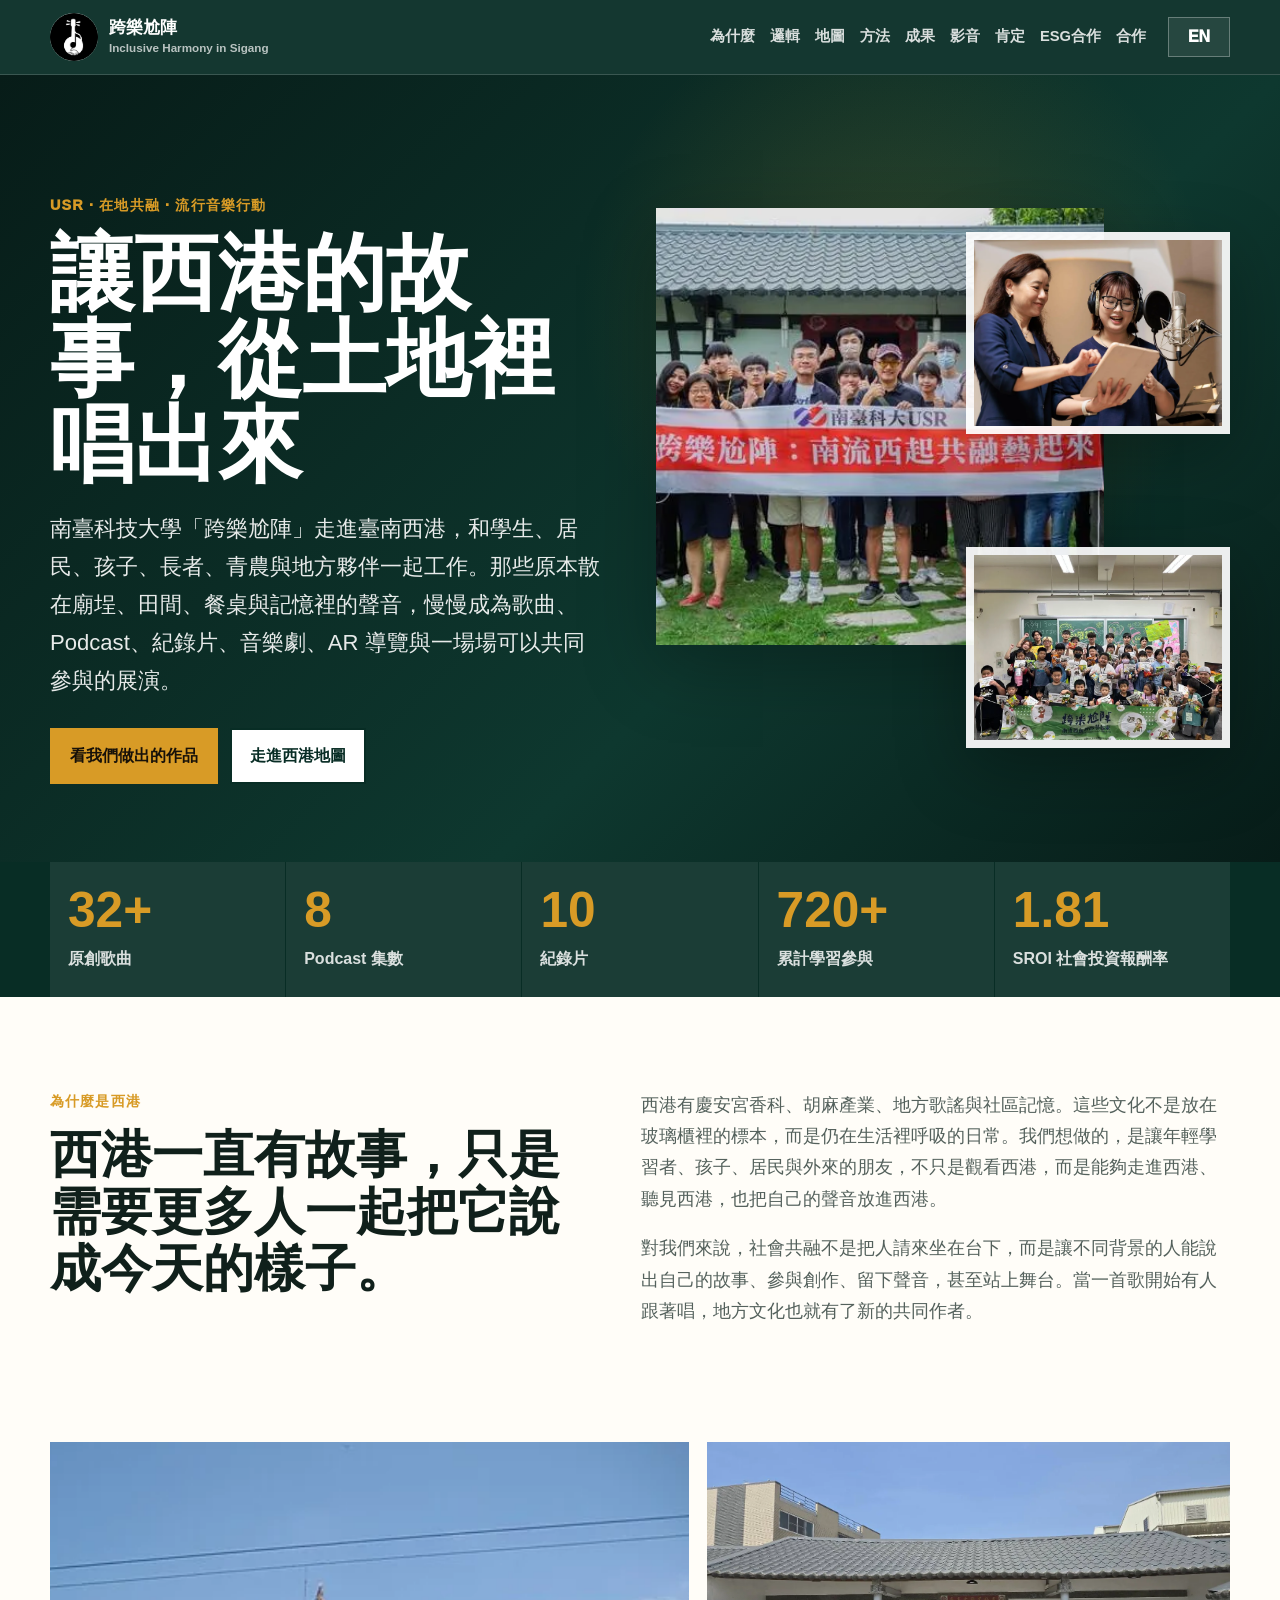
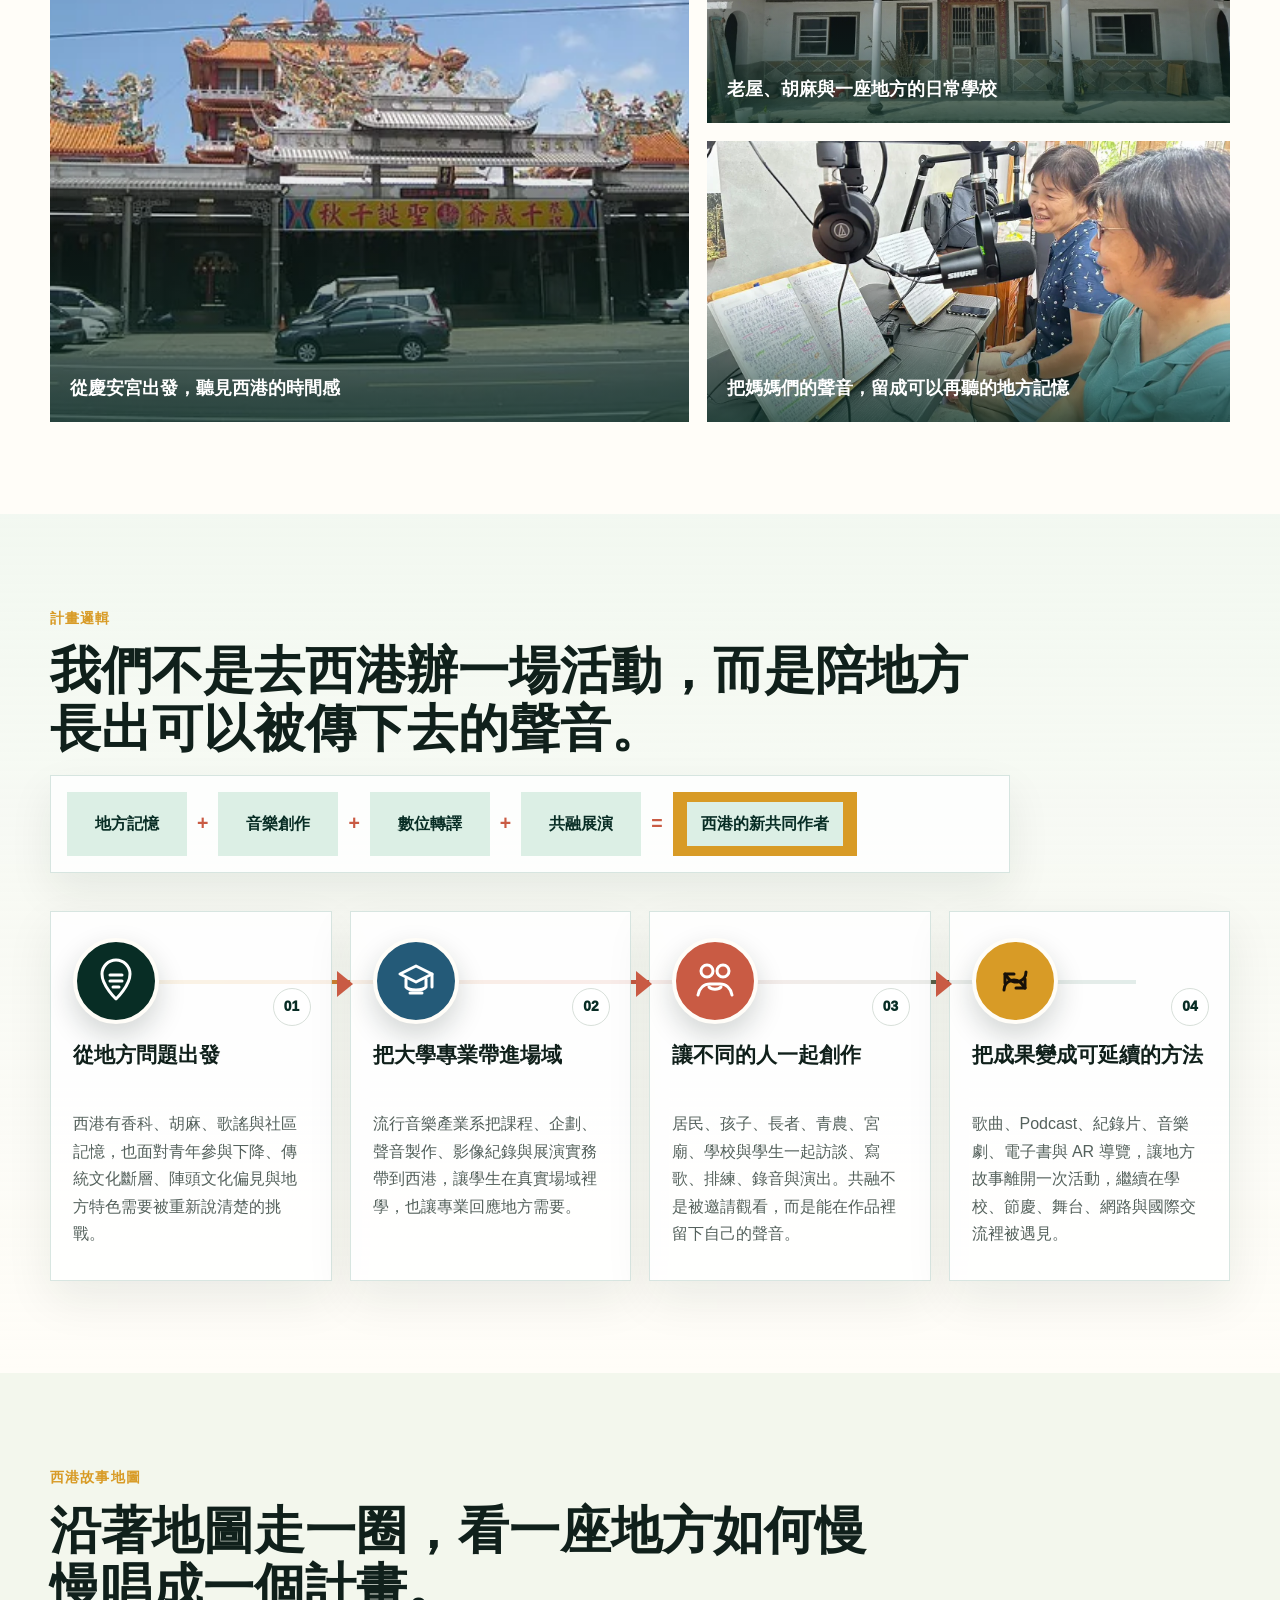
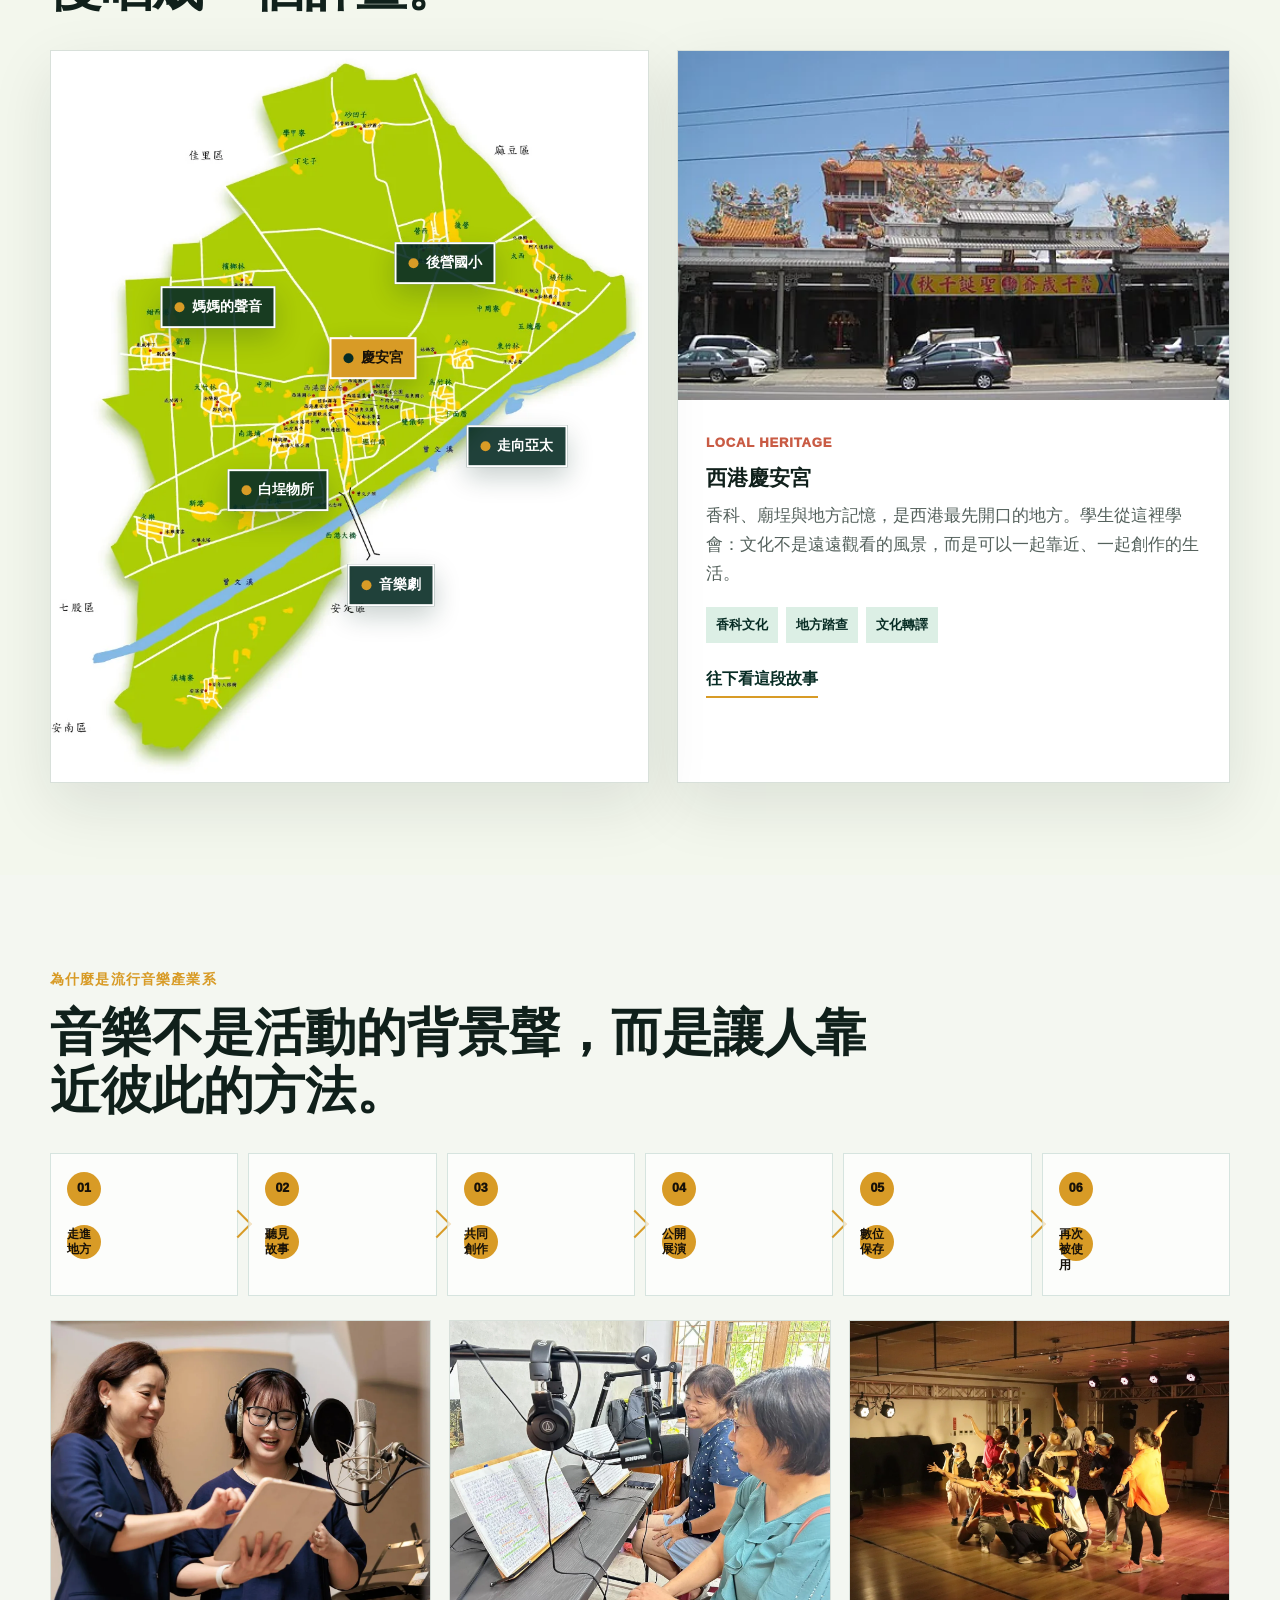
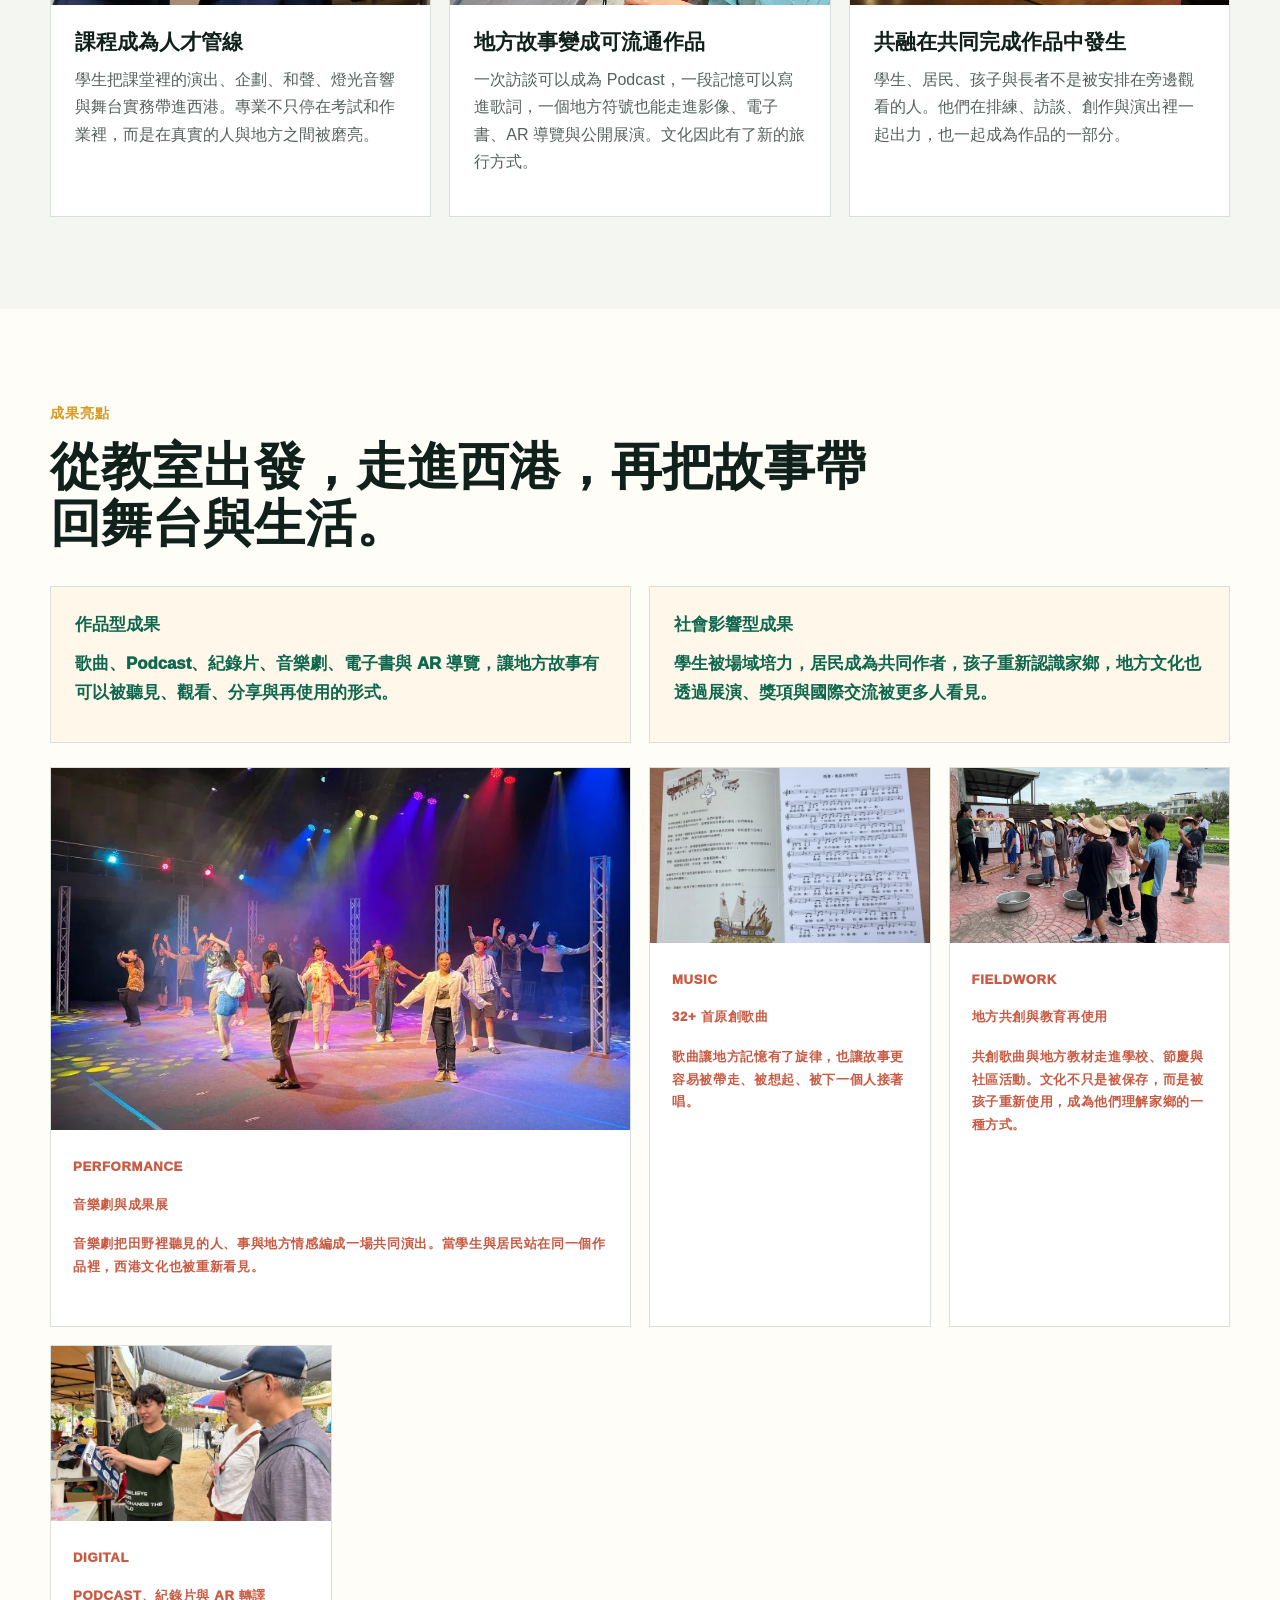
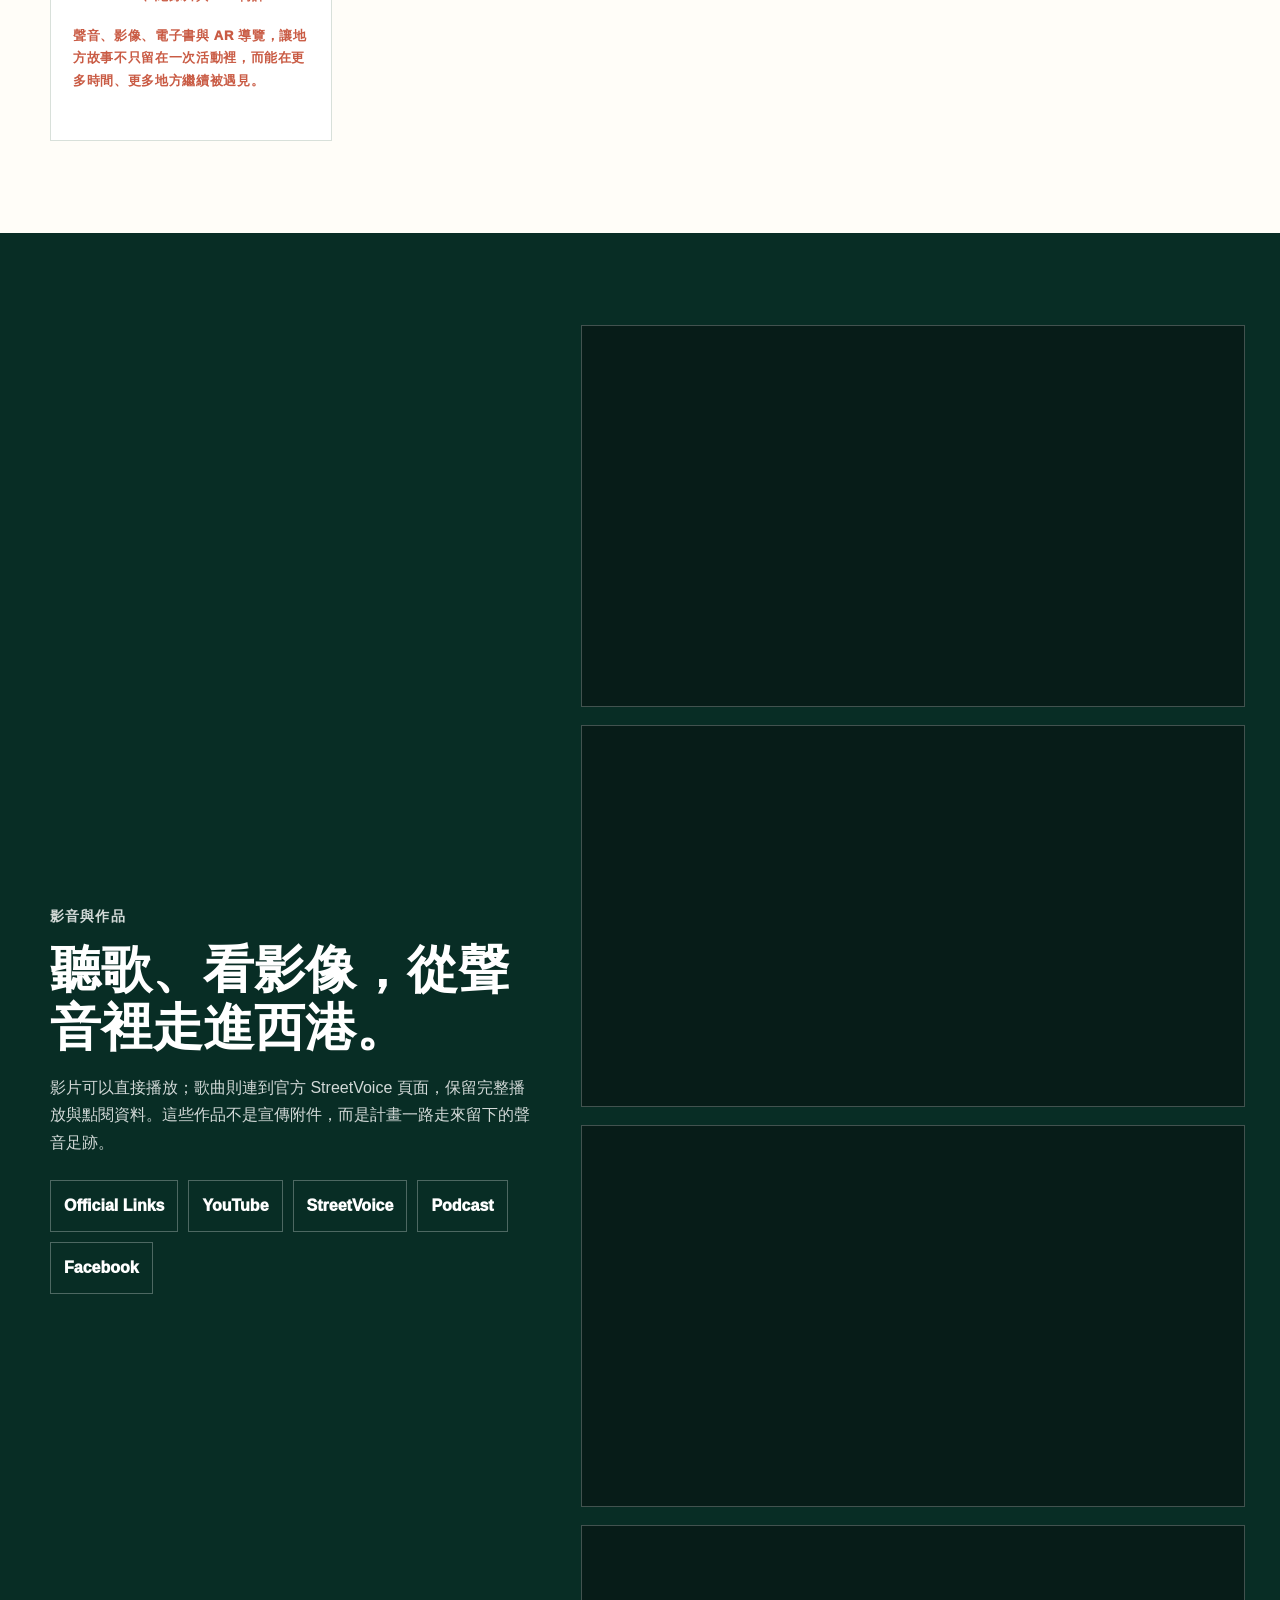
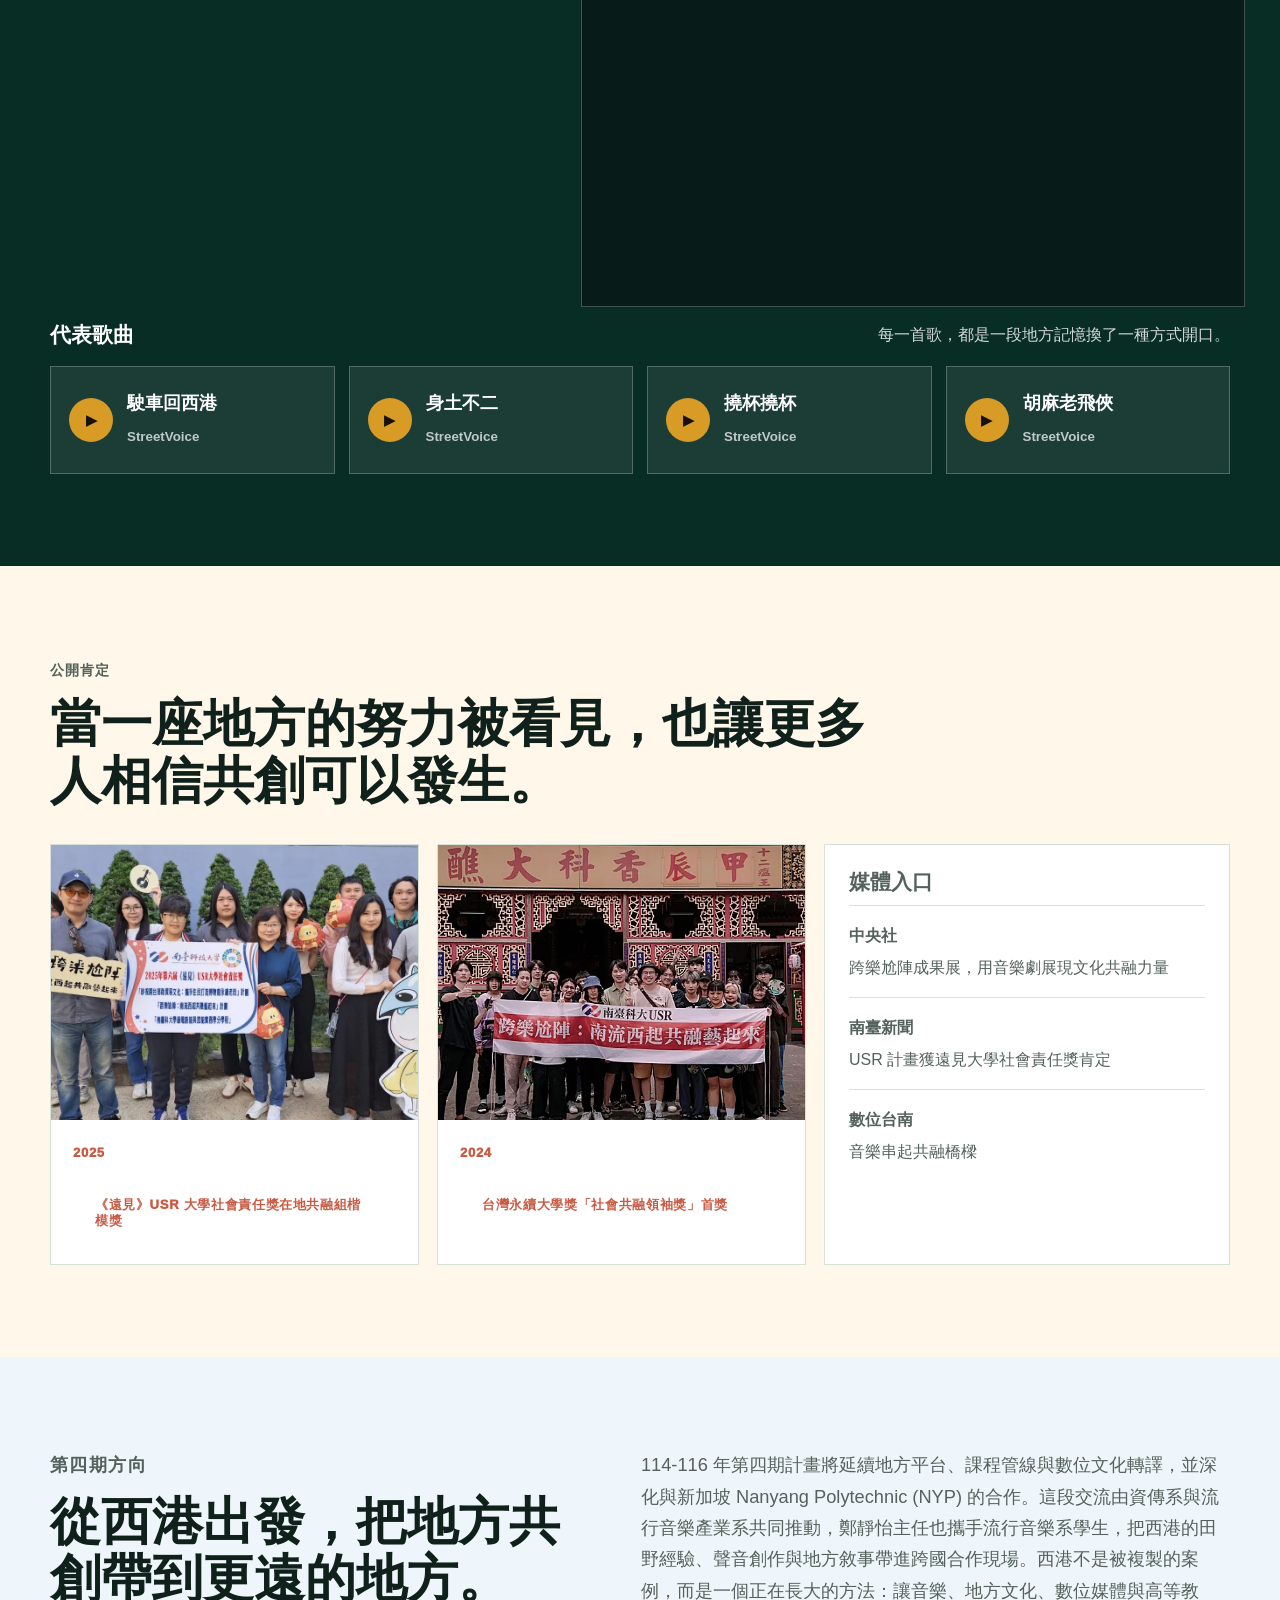
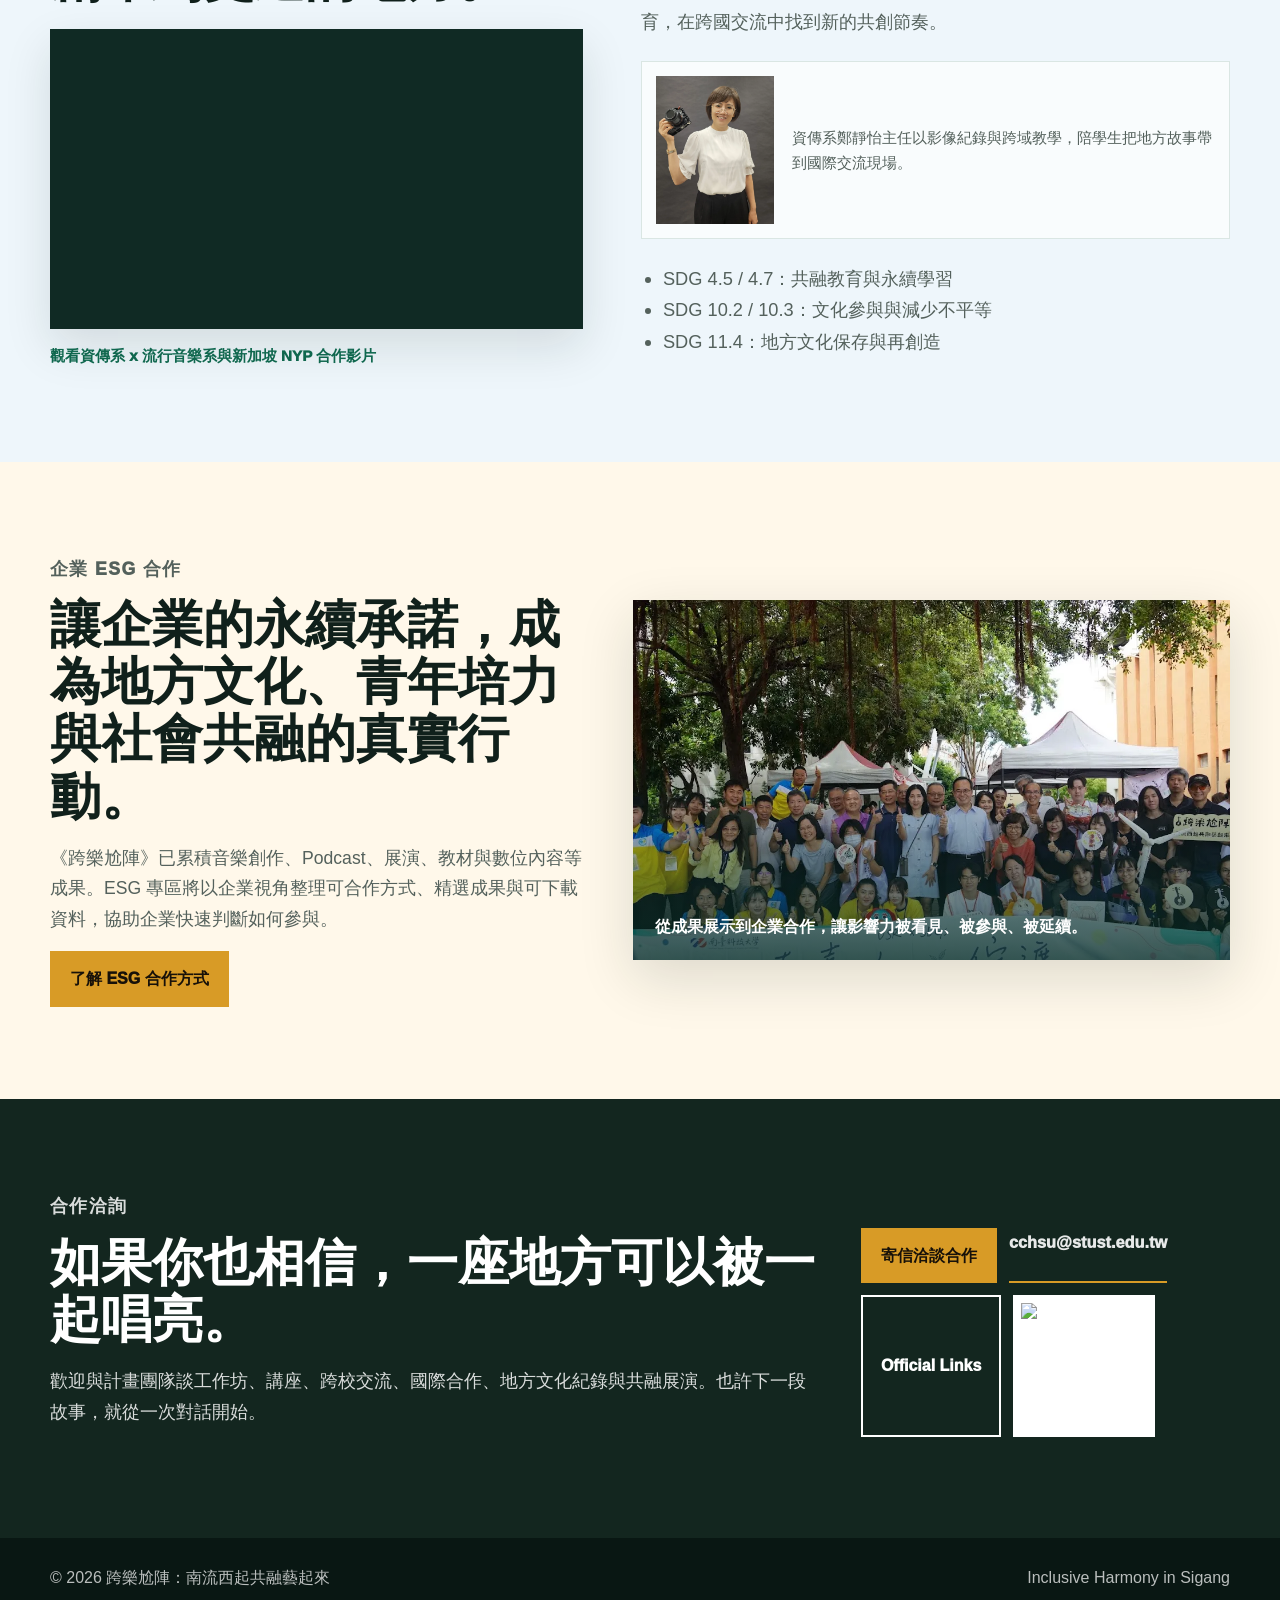
==== index.html @ d59938da "Publish ESG partnership page" ====
<!DOCTYPE html>
<html lang="zh-Hant">
<head>
  <meta charset="UTF-8" />
  <meta name="viewport" content="width=device-width, initial-scale=1.0" />
  <title>跨樂尬陣：南流西起共融藝起來</title>
  <meta name="description" content="跨樂尬陣從臺南西港出發，以流行音樂、地方共創與數位轉譯，讓一座地方的記憶被唱出來、被參與，也被繼續傳下去。" />
  <meta property="og:title" content="跨樂尬陣：南流西起共融藝起來" />
  <meta property="og:description" content="讓西港的故事，從田野、教室與舞台一路被唱出來。" />
  <meta property="og:image" content="assets/media/teacher-vocal-coaching.webp" />
  <link rel="stylesheet" href="styles.css" />
</head>
<body data-lang="zh">
  <a class="skip-link" href="#main">
    <span class="zh">跳到主要內容</span>
    <span class="en">Skip to content</span>
  </a>

  <header class="site-header">
    <div class="wrap nav">
      <a class="brand" href="#top" aria-label="跨樂尬陣首頁">
        <img class="brand-logo" src="assets/logo.jpg" alt="" />
        <span>
          <strong>跨樂尬陣</strong>
          <small>Inclusive Harmony in Sigang</small>
        </span>
      </a>
      <nav aria-label="主要導覽">
        <a href="#why"><span class="zh">為什麼</span><span class="en">Why</span></a>
        <a href="#logic"><span class="zh">邏輯</span><span class="en">Logic</span></a>
        <a href="#story-map"><span class="zh">地圖</span><span class="en">Map</span></a>
        <a href="#method"><span class="zh">方法</span><span class="en">Method</span></a>
        <a href="#outcomes"><span class="zh">成果</span><span class="en">Outcomes</span></a>
        <a href="#media"><span class="zh">影音</span><span class="en">Media</span></a>
        <a href="#recognition"><span class="zh">肯定</span><span class="en">Recognition</span></a>
        <a href="esg.html"><span class="zh">ESG合作</span><span class="en">ESG</span></a>
        <a href="#contact"><span class="zh">合作</span><span class="en">Contact</span></a>
      </nav>
      <button class="lang-toggle" type="button" aria-label="Switch language">
        <span class="zh">EN</span>
        <span class="en">中文</span>
      </button>
    </div>
  </header>

  <main id="main">
    <section class="hero" id="top" aria-labelledby="hero-title">
      <div class="wrap hero-layout">
        <div class="hero-copy">
          <p class="eyebrow">
            <span class="zh">USR · 在地共融 · 流行音樂行動</span>
            <span class="en">USR · Social Inclusion · Music-led Action</span>
          </p>
          <h1 id="hero-title">
            <span class="zh">讓西港的故事，從土地裡唱出來</span>
            <span class="en">Letting Sigang’s stories rise from the land, through music.</span>
          </h1>
          <p class="lead">
            <span class="zh">南臺科技大學「跨樂尬陣」走進臺南西港，和學生、居民、孩子、長者、青農與地方夥伴一起工作。那些原本散在廟埕、田間、餐桌與記憶裡的聲音，慢慢成為歌曲、Podcast、紀錄片、音樂劇、AR 導覽與一場場可以共同參與的展演。</span>
            <span class="en">Inclusive Harmony in Sigang works with students, residents, children, elders, young farmers, and local partners in Tainan’s Sigang. Voices once held in temples, fields, family tables, and memory are gradually transformed into songs, podcasts, documentaries, musical theatre, AR interpretation, and shared public performances.</span>
          </p>
          <div class="hero-actions">
            <a class="btn primary" href="#outcomes"><span class="zh">看我們做出的作品</span><span class="en">View the Works</span></a>
            <a class="btn" href="#story-map"><span class="zh">走進西港地圖</span><span class="en">Explore the Map</span></a>
          </div>
        </div>
        <div class="hero-gallery" aria-label="跨樂尬陣現場照片">
          <img class="hero-main-photo" src="assets/media/sigang-fieldwork.webp" alt="" />
          <img class="hero-side-photo top" src="assets/media/teacher-vocal-coaching.webp" alt="" />
          <img class="hero-side-photo bottom" src="assets/media/children-music-camp.webp" alt="" />
        </div>
      </div>
    </section>

    <section class="metric-band" aria-label="計畫成果數字">
      <div class="wrap metrics">
        <div><strong>32+</strong><span class="zh">原創歌曲</span><span class="en">Original songs</span></div>
        <div><strong>8</strong><span class="zh">Podcast 集數</span><span class="en">Podcast episodes</span></div>
        <div><strong>10</strong><span class="zh">紀錄片</span><span class="en">Documentaries</span></div>
        <div><strong>720+</strong><span class="zh">累計學習參與</span><span class="en">Learning participations</span></div>
        <div><strong>1.81</strong><span class="zh">SROI 社會投資報酬率</span><span class="en">SROI ratio</span></div>
      </div>
    </section>

    <section class="section why-section" id="why">
      <div class="wrap why-layout">
        <div class="section-head">
          <p class="section-kicker">
            <span class="zh">為什麼是西港</span>
            <span class="en">Why Sigang</span>
          </p>
          <h2>
            <span class="zh">西港一直有故事，只是需要更多人一起把它說成今天的樣子。</span>
            <span class="en">Sigang has always had stories. The work is to let more people carry them into the present.</span>
          </h2>
        </div>
        <div class="why-copy">
          <p>
            <span class="zh">西港有慶安宮香科、胡麻產業、地方歌謠與社區記憶。這些文化不是放在玻璃櫃裡的標本，而是仍在生活裡呼吸的日常。我們想做的，是讓年輕學習者、孩子、居民與外來的朋友，不只是觀看西港，而是能夠走進西港、聽見西港，也把自己的聲音放進西港。</span>
            <span class="en">Sigang holds temple rituals, sesame agriculture, local songs, and community memory. These are not objects behind glass; they are still breathing in everyday life. Our work invites young learners, children, residents, and visitors not only to observe Sigang, but to enter it, listen to it, and add their own voices to it.</span>
          </p>
          <p>
            <span class="zh">對我們來說，社會共融不是把人請來坐在台下，而是讓不同背景的人能說出自己的故事、參與創作、留下聲音，甚至站上舞台。當一首歌開始有人跟著唱，地方文化也就有了新的共同作者。</span>
            <span class="en">For us, inclusion is not simply inviting people to sit in the audience. It is giving people from different backgrounds the chance to tell stories, create, leave a voice, and sometimes step onto the stage. When a song begins to be sung together, local culture gains new co-authors.</span>
          </p>
        </div>
      </div>
    </section>

    <section class="section photo-band">
      <div class="wrap photo-grid">
        <figure class="photo-tile tall">
          <img src="assets/media/sigang-qingan-temple.webp" alt="" />
          <figcaption><span class="zh">從慶安宮出發，聽見西港的時間感</span><span class="en">Starting from Qing'an Temple, listening to Sigang's sense of time</span></figcaption>
        </figure>
        <figure class="photo-tile">
          <img src="assets/media/baicheng-old-house.webp" alt="" />
          <figcaption><span class="zh">老屋、胡麻與一座地方的日常學校</span><span class="en">An old house, sesame culture, and an everyday local classroom</span></figcaption>
        </figure>
        <figure class="photo-tile">
          <img src="assets/media/sigang-mothers-podcast.webp" alt="" />
          <figcaption><span class="zh">把媽媽們的聲音，留成可以再聽的地方記憶</span><span class="en">Turning mothers' voices into local memory that can be heard again</span></figcaption>
        </figure>
      </div>
    </section>

    <section class="section logic-section" id="logic">
      <div class="wrap">
        <div class="section-head logic-head">
          <p class="section-kicker">
            <span class="zh">計畫邏輯</span>
            <span class="en">Project Logic</span>
          </p>
          <h2>
            <span class="zh">我們不是去西港辦一場活動，而是陪地方長出可以被傳下去的聲音。</span>
            <span class="en">We are not simply bringing events to Sigang. We are helping local voices grow into forms that can keep travelling.</span>
          </h2>
          <div class="logic-equation" aria-label="計畫核心公式">
            <span><span class="zh">地方記憶</span><span class="en">Local memory</span></span>
            <b>+</b>
            <span><span class="zh">音樂創作</span><span class="en">Music creation</span></span>
            <b>+</b>
            <span><span class="zh">數位轉譯</span><span class="en">Digital translation</span></span>
            <b>+</b>
            <span><span class="zh">共融展演</span><span class="en">Inclusive performance</span></span>
            <b>=</b>
            <strong><span class="zh">西港的新共同作者</span><span class="en">New co-authors of Sigang</span></strong>
          </div>
        </div>
        <div class="logic-grid" aria-label="計畫邏輯四步驟">
          <article>
            <div class="logic-icon" aria-hidden="true">
              <svg viewBox="0 0 48 48" focusable="false">
                <path d="M24 42s14-13.3 14-25a14 14 0 0 0-28 0c0 11.7 14 25 14 25Z" />
                <path d="M18 18h12M18 24h12M21 30h6" />
              </svg>
            </div>
            <span class="logic-number">01</span>
            <h3><span class="zh">從地方問題出發</span><span class="en">Start From Local Questions</span></h3>
            <p><span class="zh">西港有香科、胡麻、歌謠與社區記憶，也面對青年參與下降、傳統文化斷層、陣頭文化偏見與地方特色需要被重新說清楚的挑戰。</span><span class="en">Sigang carries temple rituals, sesame culture, songs, and community memory, while also facing declining youth participation, cultural gaps, stereotypes around troupes, and the need to tell its identity anew.</span></p>
          </article>
          <article>
            <div class="logic-icon" aria-hidden="true">
              <svg viewBox="0 0 48 48" focusable="false">
                <path d="M8 17 24 9l16 8-16 8-16-8Z" />
                <path d="M14 22v8c3 4 17 4 20 0v-8M40 17v13" />
                <path d="M18 36h12" />
              </svg>
            </div>
            <span class="logic-number">02</span>
            <h3><span class="zh">把大學專業帶進場域</span><span class="en">Bring University Practice Into the Field</span></h3>
            <p><span class="zh">流行音樂產業系把課程、企劃、聲音製作、影像紀錄與展演實務帶到西港，讓學生在真實場域裡學，也讓專業回應地方需要。</span><span class="en">Popular Music Industry brings curriculum, planning, sound production, documentation, and performance practice into Sigang, so students learn in real settings and skills respond to local needs.</span></p>
          </article>
          <article>
            <div class="logic-icon" aria-hidden="true">
              <svg viewBox="0 0 48 48" focusable="false">
                <path d="M16 20a6 6 0 1 0 0-12 6 6 0 0 0 0 12ZM32 20a6 6 0 1 0 0-12 6 6 0 0 0 0 12Z" />
                <path d="M7 38c1.4-7 6-11 12-11h10c6 0 10.6 4 12 11" />
                <path d="M18 30c2.5 3 9.5 3 12 0" />
              </svg>
            </div>
            <span class="logic-number">03</span>
            <h3><span class="zh">讓不同的人一起創作</span><span class="en">Create With Different People</span></h3>
            <p><span class="zh">居民、孩子、長者、青農、宮廟、學校與學生一起訪談、寫歌、排練、錄音與演出。共融不是被邀請觀看，而是能在作品裡留下自己的聲音。</span><span class="en">Residents, children, elders, young farmers, temples, schools, and students interview, write songs, rehearse, record, and perform together. Inclusion means leaving one’s own voice inside the work.</span></p>
          </article>
          <article>
            <div class="logic-icon" aria-hidden="true">
              <svg viewBox="0 0 48 48" focusable="false">
                <path d="M13 33a10 10 0 0 1 18-6l3 4" />
                <path d="M35 15a10 10 0 0 1-18 6l-3-4" />
                <path d="M34 31h-9M34 31v-9M14 17h9M14 17v9" />
              </svg>
            </div>
            <span class="logic-number">04</span>
            <h3><span class="zh">把成果變成可延續的方法</span><span class="en">Turn Works Into a Repeatable Method</span></h3>
            <p><span class="zh">歌曲、Podcast、紀錄片、音樂劇、電子書與 AR 導覽，讓地方故事離開一次活動，繼續在學校、節慶、舞台、網路與國際交流裡被遇見。</span><span class="en">Songs, podcasts, documentaries, musical theatre, ebooks, and AR interpretation let local stories move beyond one event and continue through schools, festivals, stages, online platforms, and international exchange.</span></p>
          </article>
        </div>
      </div>
    </section>

    <section class="section story-map-section" id="story-map">
      <div class="wrap">
        <div class="section-head">
          <p class="section-kicker">
            <span class="zh">西港故事地圖</span>
            <span class="en">Sigang Story Map</span>
          </p>
          <h2>
            <span class="zh">沿著地圖走一圈，看一座地方如何慢慢唱成一個計畫。</span>
            <span class="en">Follow the map and see how a place slowly becomes a living music-led project.</span>
          </h2>
        </div>
        <div class="story-map-layout">
          <div class="story-map-panel" aria-label="西港故事互動地圖">
            <img class="story-map-base" src="assets/media/sigang-map.webp" alt="" />
            <button class="map-pin active" style="--x: 54%; --y: 42%;" type="button" data-story="temple">
              <span class="zh">慶安宮</span><span class="en">Qing'an Temple</span>
            </button>
            <button class="map-pin" style="--x: 38%; --y: 60%;" type="button" data-story="baicheng">
              <span class="zh">白埕物所</span><span class="en">Baicheng Wu-Suo</span>
            </button>
            <button class="map-pin" style="--x: 66%; --y: 29%;" type="button" data-story="children">
              <span class="zh">後營國小</span><span class="en">Houying School</span>
            </button>
            <button class="map-pin" style="--x: 28%; --y: 35%;" type="button" data-story="podcast">
              <span class="zh">媽媽的聲音</span><span class="en">Mothers' Voices</span>
            </button>
            <button class="map-pin" style="--x: 57%; --y: 73%;" type="button" data-story="musical">
              <span class="zh">音樂劇</span><span class="en">Musical</span>
            </button>
            <button class="map-pin" style="--x: 78%; --y: 54%;" type="button" data-story="singapore">
              <span class="zh">走向亞太</span><span class="en">Toward APAC</span>
            </button>
          </div>
          <article class="story-map-card" aria-live="polite">
            <img id="story-map-image" src="assets/media/sigang-qingan-temple.webp" alt="" />
            <div class="story-map-content">
              <span id="story-map-tag">Local Heritage</span>
              <h3 id="story-map-title">西港慶安宮</h3>
              <p id="story-map-body">香科、廟埕與地方記憶，是西港最先開口的地方。學生從這裡學會：文化不是遠遠觀看的風景，而是可以一起靠近、一起創作的生活。</p>
              <div class="story-map-chips" id="story-map-chips" aria-label="成果類型"></div>
              <a class="story-map-link" id="story-map-link" href="#method">
                <span class="zh">往下看這段故事</span>
                <span class="en">Follow this thread</span>
              </a>
            </div>
          </article>
        </div>
      </div>
    </section>

    <section class="section method-section" id="method">
      <div class="wrap">
        <div class="section-head">
          <p class="section-kicker">
            <span class="zh">為什麼是流行音樂產業系</span>
            <span class="en">Why Popular Music Industry</span>
          </p>
          <h2>
            <span class="zh">音樂不是活動的背景聲，而是讓人靠近彼此的方法。</span>
            <span class="en">Music is not background sound. It is a way for people to move closer to one another.</span>
          </h2>
        </div>
        <div class="method-path" aria-label="行動路徑">
          <article>
            <span>01</span>
            <strong><span class="zh">走進地方</span><span class="en">Enter the Place</span></strong>
          </article>
          <article>
            <span>02</span>
            <strong><span class="zh">聽見故事</span><span class="en">Listen to Stories</span></strong>
          </article>
          <article>
            <span>03</span>
            <strong><span class="zh">共同創作</span><span class="en">Co-create</span></strong>
          </article>
          <article>
            <span>04</span>
            <strong><span class="zh">公開展演</span><span class="en">Perform Publicly</span></strong>
          </article>
          <article>
            <span>05</span>
            <strong><span class="zh">數位保存</span><span class="en">Preserve Digitally</span></strong>
          </article>
          <article>
            <span>06</span>
            <strong><span class="zh">再次被使用</span><span class="en">Be Reused</span></strong>
          </article>
        </div>
        <div class="method-grid">
          <article>
            <img src="assets/media/teacher-vocal-coaching.webp" alt="" />
            <div>
              <h3><span class="zh">課程成為人才管線</span><span class="en">Curriculum as a Talent Pipeline</span></h3>
              <p><span class="zh">學生把課堂裡的演出、企劃、和聲、燈光音響與舞台實務帶進西港。專業不只停在考試和作業裡，而是在真實的人與地方之間被磨亮。</span><span class="en">Students bring performance, planning, harmony, lighting, sound, and stage practice into Sigang. Their skills are not left inside assignments; they are sharpened through real people and real places.</span></p>
            </div>
          </article>
          <article>
            <img src="assets/media/sigang-mothers-podcast.webp" alt="" />
            <div>
              <h3><span class="zh">地方故事變成可流通作品</span><span class="en">Local Stories Become Public Works</span></h3>
              <p><span class="zh">一次訪談可以成為 Podcast，一段記憶可以寫進歌詞，一個地方符號也能走進影像、電子書、AR 導覽與公開展演。文化因此有了新的旅行方式。</span><span class="en">An interview can become a podcast, a memory can become a lyric, and a local symbol can travel through video, ebooks, AR interpretation, and public performance.</span></p>
            </div>
          </article>
          <article>
            <img src="assets/media/musical-residents-training.webp" alt="" />
            <div>
              <h3><span class="zh">共融在共同完成作品中發生</span><span class="en">Inclusion Happens Through Co-creation</span></h3>
              <p><span class="zh">學生、居民、孩子與長者不是被安排在旁邊觀看的人。他們在排練、訪談、創作與演出裡一起出力，也一起成為作品的一部分。</span><span class="en">Students, residents, children, and elders are not placed at the side as viewers. Through rehearsal, interviews, creation, and performance, they become part of the work itself.</span></p>
            </div>
          </article>
        </div>
      </div>
    </section>

    <section class="section outcomes-section" id="outcomes">
      <div class="wrap">
        <div class="section-head">
          <p class="section-kicker"><span class="zh">成果亮點</span><span class="en">Outcomes</span></p>
          <h2><span class="zh">從教室出發，走進西港，再把故事帶回舞台與生活。</span><span class="en">From classroom to Sigang, then back to the stage and everyday life.</span></h2>
        </div>
        <div class="outcome-lens" aria-label="成果分層">
          <article>
            <span class="zh">作品型成果</span><span class="en">Creative Outputs</span>
            <p><span class="zh">歌曲、Podcast、紀錄片、音樂劇、電子書與 AR 導覽，讓地方故事有可以被聽見、觀看、分享與再使用的形式。</span><span class="en">Songs, podcasts, documentaries, musical theatre, ebooks, and AR interpretation give local stories forms that can be heard, watched, shared, and reused.</span></p>
          </article>
          <article>
            <span class="zh">社會影響型成果</span><span class="en">Social Impact</span>
            <p><span class="zh">學生被場域培力，居民成為共同作者，孩子重新認識家鄉，地方文化也透過展演、獎項與國際交流被更多人看見。</span><span class="en">Students are trained through the field, residents become co-authors, children rediscover home, and local culture reaches wider audiences through performance, recognition, and international exchange.</span></p>
          </article>
        </div>
        <div class="outcome-grid">
          <article class="outcome-card feature">
            <img src="assets/media/musical-training-performance.webp" alt="" />
            <div>
              <span>Performance</span>
              <h3><span class="zh">音樂劇與成果展</span><span class="en">Musical Theatre and Public Showcase</span></h3>
              <p><span class="zh">音樂劇把田野裡聽見的人、事與地方情感編成一場共同演出。當學生與居民站在同一個作品裡，西港文化也被重新看見。</span><span class="en">Musical theatre gathers field stories, people, and local feeling into a shared performance. When students and residents stand inside the same work, Sigang is seen anew.</span></p>
            </div>
          </article>
          <article class="outcome-card">
            <img src="assets/media/sigang-songbook-open.webp" alt="" />
            <div>
              <span>Music</span>
              <h3><span class="zh">32+ 首原創歌曲</span><span class="en">32+ Original Songs</span></h3>
              <p><span class="zh">歌曲讓地方記憶有了旋律，也讓故事更容易被帶走、被想起、被下一個人接著唱。</span><span class="en">Songs give local memory a melody, making stories easier to carry, remember, and sing forward.</span></p>
            </div>
          </article>
          <article class="outcome-card">
            <img src="assets/media/children-field-learning.webp" alt="" />
            <div>
              <span>Fieldwork</span>
              <h3><span class="zh">地方共創與教育再使用</span><span class="en">Co-creation and Educational Reuse</span></h3>
              <p><span class="zh">共創歌曲與地方教材走進學校、節慶與社區活動。文化不只是被保存，而是被孩子重新使用，成為他們理解家鄉的一種方式。</span><span class="en">Co-created songs and local materials move through schools, festivals, and community events. Culture is not only preserved; it is reused by younger generations as a way to understand home.</span></p>
            </div>
          </article>
          <article class="outcome-card">
            <img src="assets/media/student-guided-fieldwork.webp" alt="" />
            <div>
              <span>Digital</span>
              <h3><span class="zh">Podcast、紀錄片與 AR 轉譯</span><span class="en">Podcast, Documentary, and AR Translation</span></h3>
              <p><span class="zh">聲音、影像、電子書與 AR 導覽，讓地方故事不只留在一次活動裡，而能在更多時間、更多地方繼續被遇見。</span><span class="en">Audio, video, ebooks, and AR interpretation allow local stories to live beyond a single event and be encountered again elsewhere.</span></p>
            </div>
          </article>
        </div>
      </div>
    </section>

    <section class="section video-section" id="media">
      <div class="wrap video-layout">
        <div>
          <p class="section-kicker"><span class="zh">影音與作品</span><span class="en">Media and Works</span></p>
          <h2><span class="zh">聽歌、看影像，從聲音裡走進西港。</span><span class="en">Listen and watch: enter Sigang through sound and image.</span></h2>
          <p><span class="zh">影片可以直接播放；歌曲則連到官方 StreetVoice 頁面，保留完整播放與點閱資料。這些作品不是宣傳附件，而是計畫一路走來留下的聲音足跡。</span><span class="en">Videos play directly here, while songs link to official StreetVoice pages to preserve playback records. These works are not side materials; they are sonic traces of the project’s journey.</span></p>
          <div class="media-links">
            <a href="https://linktr.ee/kygz.official" target="_blank" rel="noreferrer">Official Links</a>
            <a href="https://www.youtube.com/@%E8%B7%A8%E6%A8%82%E5%B0%AC%E9%99%A3" target="_blank" rel="noreferrer">YouTube</a>
            <a href="https://streetvoice.com/kygz_official/" target="_blank" rel="noreferrer">StreetVoice</a>
            <a href="https://xigang-podcast.firstory.io/" target="_blank" rel="noreferrer">Podcast</a>
            <a href="https://www.facebook.com/kygz.official" target="_blank" rel="noreferrer">Facebook</a>
          </div>
        </div>
        <div class="video-stack">
          <div class="video-card">
            <iframe src="https://www.youtube.com/embed/e9KeHfI3OD0" title="跨樂尬陣形象影片" allow="accelerometer; autoplay; clipboard-write; encrypted-media; gyroscope; picture-in-picture; web-share" allowfullscreen></iframe>
          </div>
          <div class="video-card">
            <iframe src="https://www.youtube.com/embed/3QpSOmNeVLU" title="西港音樂劇短版精華" allow="accelerometer; autoplay; clipboard-write; encrypted-media; gyroscope; picture-in-picture; web-share" allowfullscreen></iframe>
          </div>
          <div class="video-card">
            <iframe src="https://www.youtube.com/embed/Z5h6gXdqcBo" title="西港音樂劇拍攝紀錄片" allow="accelerometer; autoplay; clipboard-write; encrypted-media; gyroscope; picture-in-picture; web-share" allowfullscreen></iframe>
          </div>
          <div class="video-card">
            <iframe src="https://www.youtube.com/embed/o53wM-53pGI" title="胡麻老飛俠學生胡麻節創作紀錄片" allow="accelerometer; autoplay; clipboard-write; encrypted-media; gyroscope; picture-in-picture; web-share" allowfullscreen></iframe>
          </div>
        </div>
      </div>
      <div class="wrap song-section" aria-label="代表歌曲">
        <div class="song-head">
          <h3><span class="zh">代表歌曲</span><span class="en">Featured Songs</span></h3>
          <p><span class="zh">每一首歌，都是一段地方記憶換了一種方式開口。</span><span class="en">Each song is a local memory finding a new way to speak.</span></p>
        </div>
        <div class="song-grid">
          <a class="song-card" href="https://streetvoice.com/kygz_official/songs/749791/" target="_blank" rel="noreferrer">
            <span class="play-mark">▶</span>
            <strong><span class="zh">駛車回西港</span><span class="en">Driving Back to Sigang</span></strong>
            <small>StreetVoice</small>
          </a>
          <a class="song-card" href="https://streetvoice.com/kygz_official/songs/704625/" target="_blank" rel="noreferrer">
            <span class="play-mark">▶</span>
            <strong><span class="zh">身土不二</span><span class="en">Body and Land as One</span></strong>
            <small>StreetVoice</small>
          </a>
          <a class="song-card" href="https://streetvoice.com/kygz_official/songs/704650/" target="_blank" rel="noreferrer">
            <span class="play-mark">▶</span>
            <strong><span class="zh">撓杯撓杯</span><span class="en">Nao Bue Nao Bue</span></strong>
            <small>StreetVoice</small>
          </a>
          <a class="song-card" href="https://streetvoice.com/kygz_official/songs/749794/" target="_blank" rel="noreferrer">
            <span class="play-mark">▶</span>
            <strong><span class="zh">胡麻老飛俠</span><span class="en">Sesame Old Hero</span></strong>
            <small>StreetVoice</small>
          </a>
        </div>
      </div>
    </section>

    <section class="section recognition-section" id="recognition">
      <div class="wrap">
        <div class="section-head">
          <p class="section-kicker"><span class="zh">公開肯定</span><span class="en">Recognition</span></p>
          <h2><span class="zh">當一座地方的努力被看見，也讓更多人相信共創可以發生。</span><span class="en">When local effort becomes visible, more people can believe that co-creation is possible.</span></h2>
        </div>
        <div class="recognition-grid">
          <article class="award-card">
            <img src="assets/media/award-foresight.webp" alt="" />
            <span>2025</span>
            <h3><span class="zh">《遠見》USR 大學社會責任獎在地共融組楷模獎</span><span class="en">Global Views USR Award, Local Inclusion Model Award</span></h3>
          </article>
          <article class="award-card">
            <img src="assets/media/temple-group.webp" alt="" />
            <span>2024</span>
            <h3><span class="zh">台灣永續大學獎「社會共融領袖獎」首獎</span><span class="en">Taiwan Sustainability University Award, Social Inclusion Leadership</span></h3>
          </article>
          <article class="news-list">
            <h3><span class="zh">媒體入口</span><span class="en">Media Links</span></h3>
            <a href="https://www.cna.com.tw/postwrite/chi/390622" target="_blank" rel="noreferrer">
              <strong><span class="zh">中央社</span><span class="en">CNA</span></strong>
              <span><span class="zh">跨樂尬陣成果展，用音樂劇展現文化共融力量</span><span class="en">Musical theatre showcase highlights cultural inclusion</span></span>
            </a>
            <a href="https://news.stust.edu.tw/pid/7382" target="_blank" rel="noreferrer">
              <strong><span class="zh">南臺新聞</span><span class="en">STUST News</span></strong>
              <span><span class="zh">USR 計畫獲遠見大學社會責任獎肯定</span><span class="en">USR project recognized by Global Views</span></span>
            </a>
            <a href="http://tn.news.tnn.tw/news.html?c=6&id=171930" target="_blank" rel="noreferrer">
              <strong><span class="zh">數位台南</span><span class="en">TNN News</span></strong>
              <span><span class="zh">音樂串起共融橋樑</span><span class="en">Music builds bridges for inclusion</span></span>
            </a>
          </article>
        </div>
      </div>
    </section>

    <section class="section model-section">
      <div class="wrap model-layout">
        <div>
          <p class="section-kicker"><span class="zh">第四期方向</span><span class="en">Next Phase</span></p>
          <h2><span class="zh">從西港出發，把地方共創帶到更遠的地方。</span><span class="en">From Sigang, carrying local co-creation further outward.</span></h2>
          <div class="model-video-card">
            <iframe
              src="https://www.youtube.com/embed/xFYH9ZwPT2E"
              title="資傳系與流行音樂系攜手新加坡 NYP 合作影片"
              loading="lazy"
              allow="accelerometer; autoplay; clipboard-write; encrypted-media; gyroscope; picture-in-picture; web-share"
              allowfullscreen></iframe>
          </div>
          <a class="model-video-link" href="https://www.youtube.com/watch?v=xFYH9ZwPT2E" target="_blank" rel="noreferrer">
            <span class="zh">觀看資傳系 x 流行音樂系與新加坡 NYP 合作影片</span>
            <span class="en">Watch the STUST x NYP collaboration video</span>
          </a>
        </div>
        <div>
          <p><span class="zh">114-116 年第四期計畫將延續地方平台、課程管線與數位文化轉譯，並深化與新加坡 Nanyang Polytechnic (NYP) 的合作。這段交流由資傳系與流行音樂產業系共同推動，鄭靜怡主任也攜手流行音樂系學生，把西港的田野經驗、聲音創作與地方敘事帶進跨國合作現場。西港不是被複製的案例，而是一個正在長大的方法：讓音樂、地方文化、數位媒體與高等教育，在跨國交流中找到新的共創節奏。</span><span class="en">The 2025-2027 phase continues the local platform, curriculum pipeline, and digital cultural translation model while deepening collaboration with Nanyang Polytechnic (NYP), Singapore. Led through collaboration between Communication and Information Technology and Popular Music Industry, Director Ching-Yi Cheng worked with PMI students to bring Sigang's fieldwork, sound-making, and local storytelling into an international exchange setting. Sigang is not a case to be copied; it is a growing method for music, local culture, digital media, and higher education to find new rhythms of cross-border co-creation.</span></p>
          <figure class="model-person">
            <img src="assets/media/director-cheng-camera.webp" alt="" />
            <figcaption>
              <span class="zh">資傳系鄭靜怡主任以影像紀錄與跨域教學，陪學生把地方故事帶到國際交流現場。</span>
              <span class="en">Director Ching-Yi Cheng brings media documentation and interdisciplinary teaching into the international exchange.</span>
            </figcaption>
          </figure>
          <ul>
            <li><span class="zh">SDG 4.5 / 4.7：共融教育與永續學習</span><span class="en">SDG 4.5 / 4.7: inclusive education and sustainability learning</span></li>
            <li><span class="zh">SDG 10.2 / 10.3：文化參與與減少不平等</span><span class="en">SDG 10.2 / 10.3: cultural participation and reduced inequality</span></li>
            <li><span class="zh">SDG 11.4：地方文化保存與再創造</span><span class="en">SDG 11.4: cultural continuity and local heritage</span></li>
          </ul>
        </div>
      </div>
    </section>

    <section class="section esg-entry-section" id="esg">
      <div class="wrap esg-entry-layout">
        <div>
          <p class="section-kicker"><span class="zh">企業 ESG 合作</span><span class="en">ESG Partnership</span></p>
          <h2><span class="zh">讓企業的永續承諾，成為地方文化、青年培力與社會共融的真實行動。</span><span class="en">Turning ESG commitments into visible action for local culture, youth development, and inclusion.</span></h2>
          <p><span class="zh">《跨樂尬陣》已累積音樂創作、Podcast、展演、教材與數位內容等成果。ESG 專區將以企業視角整理可合作方式、精選成果與可下載資料，協助企業快速判斷如何參與。</span><span class="en">The ESG section reframes selected outcomes and partnership formats for companies seeking meaningful social impact.</span></p>
          <a class="btn primary" href="esg.html"><span class="zh">了解 ESG 合作方式</span><span class="en">Explore ESG Partnership</span></a>
        </div>
        <figure class="esg-entry-photo">
          <img src="assets/media/usr-sdgs-expo.webp" alt="" />
          <figcaption><span class="zh">從成果展示到企業合作，讓影響力被看見、被參與、被延續。</span><span class="en">From public outcomes to partnership-ready impact.</span></figcaption>
        </figure>
      </div>
    </section>

    <section class="contact-section" id="contact">
      <div class="wrap contact-box">
        <div>
          <p class="section-kicker"><span class="zh">合作洽詢</span><span class="en">Contact</span></p>
          <h2><span class="zh">如果你也相信，一座地方可以被一起唱亮。</span><span class="en">If you also believe a place can be brightened through shared voices.</span></h2>
          <p><span class="zh">歡迎與計畫團隊談工作坊、講座、跨校交流、國際合作、地方文化紀錄與共融展演。也許下一段故事，就從一次對話開始。</span><span class="en">We welcome conversations on workshops, lectures, inter-university exchange, international collaboration, cultural documentation, and inclusive performance. The next story may begin with a conversation.</span></p>
        </div>
        <div class="contact-actions">
          <a class="btn primary" href="mailto:cchsu@stust.edu.tw"><span class="zh">寄信洽談合作</span><span class="en">Email the Team</span></a>
          <a class="contact-email" href="mailto:cchsu@stust.edu.tw">cchsu@stust.edu.tw</a>
          <a class="btn light" href="https://linktr.ee/kygz.official" target="_blank" rel="noreferrer">Official Links</a>
          <img class="qr" src="https://api.qrserver.com/v1/create-qr-code/?size=180x180&margin=12&data=https%3A%2F%2Flinktr.ee%2Fkygz.official" alt="Official links QR code" />
        </div>
      </div>
    </section>
  </main>

  <footer class="site-footer">
    <div class="wrap">
      <span>© <span id="year"></span> 跨樂尬陣：南流西起共融藝起來</span>
      <span>Inclusive Harmony in Sigang</span>
    </div>
  </footer>

  <script src="script.js"></script>
</body>
</html>
---- styles.css ----
:root {
  --ink: #10201b;
  --muted: #54615c;
  --paper: #fffdf8;
  --line: #d8e0da;
  --green: #0f674e;
  --green-dark: #082d25;
  --leaf: #dcefe5;
  --gold: #d89b26;
  --coral: #c95b44;
  --blue: #245a78;
  --soft: #f4f7f1;
  --max: 1180px;
  --font: -apple-system, BlinkMacSystemFont, "Segoe UI", "Noto Sans TC", "PingFang TC", "Microsoft JhengHei", sans-serif;
}

* {
  box-sizing: border-box;
}

html {
  scroll-behavior: smooth;
}

body {
  margin: 0;
  color: var(--ink);
  background: var(--paper);
  font-family: var(--font);
  line-height: 1.72;
}

body[data-lang="zh"] .en,
body[data-lang="en"] .zh {
  display: none !important;
}

a {
  color: inherit;
  text-decoration: none;
}

img {
  display: block;
  max-width: 100%;
}

button,
a {
  -webkit-tap-highlight-color: transparent;
}

a:focus-visible,
button:focus-visible {
  outline: 3px solid var(--gold);
  outline-offset: 4px;
}

.skip-link {
  position: absolute;
  left: -999px;
  top: 12px;
  z-index: 20;
  padding: 10px 14px;
  background: var(--ink);
  color: white;
}

.skip-link:focus {
  left: 12px;
}

.wrap {
  width: min(100% - 40px, var(--max));
  margin: 0 auto;
}

.site-header {
  position: sticky;
  top: 0;
  z-index: 10;
  border-bottom: 1px solid rgba(255, 255, 255, .16);
  background: rgba(8, 45, 37, .95);
  color: white;
  backdrop-filter: blur(14px);
}

.nav {
  display: grid;
  grid-template-columns: auto 1fr auto;
  align-items: center;
  gap: 22px;
  min-height: 74px;
}

.brand {
  display: inline-flex;
  align-items: center;
  gap: 11px;
  min-width: max-content;
}

.brand-logo {
  width: 48px;
  height: 48px;
  border-radius: 50%;
  background: white;
  object-fit: cover;
}

.brand strong,
.brand small {
  display: block;
  line-height: 1.1;
}

.brand strong {
  font-size: 1.06rem;
  font-weight: 950;
}

.brand small {
  margin-top: 4px;
  color: rgba(255, 255, 255, .7);
  font-size: .73rem;
  font-weight: 800;
}

nav {
  display: flex;
  flex-wrap: wrap;
  justify-content: flex-end;
  gap: 15px;
  font-size: .92rem;
  font-weight: 900;
}

nav a {
  color: rgba(255, 255, 255, .84);
}

nav a:hover {
  color: white;
}

.lang-toggle {
  min-width: 62px;
  min-height: 40px;
  border: 1px solid rgba(255, 255, 255, .3);
  background: rgba(255, 255, 255, .08);
  color: white;
  font: inherit;
  font-weight: 950;
  cursor: pointer;
}

.hero {
  position: relative;
  min-height: 760px;
  overflow: hidden;
  background:
    radial-gradient(circle at 70% 30%, rgba(216, 155, 38, .18), transparent 30%),
    linear-gradient(135deg, #071c18, #0e382f 62%, #071c18);
  color: white;
}

.hero-layout {
  display: grid;
  grid-template-columns: .98fr 1.02fr;
  gap: 54px;
  align-items: center;
  min-height: 760px;
  padding: 118px 0 78px;
}

.hero-copy {
  position: relative;
}

.eyebrow,
.section-kicker {
  margin: 0 0 12px;
  color: var(--gold);
  font-size: .9rem;
  font-weight: 950;
  letter-spacing: .08em;
  text-transform: uppercase;
}

h1,
h2,
h3,
p {
  margin-top: 0;
}

h1 {
  max-width: 880px;
  margin-bottom: 22px;
  font-size: clamp(2.7rem, 6.6vw, 6.2rem);
  line-height: 1.02;
  letter-spacing: 0;
}

body[data-lang="en"] h1 {
  max-width: 980px;
  font-size: clamp(2.4rem, 5.4vw, 5.3rem);
}

h2 {
  margin-bottom: 18px;
  font-size: clamp(2rem, 4vw, 3.45rem);
  line-height: 1.12;
  letter-spacing: 0;
}

body[data-lang="en"] h2 {
  font-size: clamp(1.85rem, 3.4vw, 3rem);
}

h3 {
  margin-bottom: 10px;
  font-size: 1.3rem;
  line-height: 1.28;
}

.lead {
  max-width: 780px;
  color: rgba(255, 255, 255, .9);
  font-size: clamp(1.14rem, 1.8vw, 1.38rem);
}

.hero-gallery {
  position: relative;
  min-height: 560px;
}

.hero-gallery img {
  position: absolute;
  width: 100%;
  height: 100%;
  object-fit: cover;
  box-shadow: 0 22px 70px rgba(0, 0, 0, .28);
}

.hero-main-photo {
  inset: 0 auto auto 0;
  width: 78% !important;
  height: 78% !important;
}

.hero-side-photo {
  right: 0;
  width: 46% !important;
  height: 36% !important;
  border: 8px solid rgba(255, 255, 255, .92);
}

.hero-side-photo.top {
  top: 24px;
}

.hero-side-photo.bottom {
  bottom: 20px;
}

.hero-actions,
.contact-actions {
  display: flex;
  flex-wrap: wrap;
  gap: 12px;
  margin-top: 28px;
}

.btn {
  display: inline-flex;
  align-items: center;
  justify-content: center;
  min-height: 48px;
  padding: 12px 18px;
  border: 2px solid currentColor;
  background: white;
  color: var(--green-dark);
  font-weight: 950;
}

.btn.primary {
  border-color: var(--gold);
  background: var(--gold);
  color: #171109;
}

.btn.light {
  background: transparent;
  color: white;
}

.metric-band {
  background: var(--green-dark);
  color: white;
}

.metrics {
  display: grid;
  grid-template-columns: repeat(5, 1fr);
  gap: 1px;
}

.metrics div {
  min-height: 128px;
  padding: 24px 18px;
  background: rgba(255, 255, 255, .08);
}

.metrics strong {
  display: block;
  color: var(--gold);
  font-size: clamp(2rem, 5vw, 3.1rem);
  line-height: 1;
}

.metrics span {
  display: block;
  margin-top: 10px;
  color: rgba(255, 255, 255, .84);
  font-weight: 850;
}

.section {
  padding: 92px 0;
}

.section-head {
  max-width: 860px;
  margin-bottom: 34px;
}

.why-layout,
.model-layout {
  display: grid;
  grid-template-columns: .95fr 1.05fr;
  gap: 58px;
  align-items: start;
}

.why-copy,
.model-layout p,
.model-layout li {
  color: var(--muted);
  font-size: 1.14rem;
}

.model-layout ul {
  margin: 24px 0 0;
  padding-left: 22px;
}

.photo-band {
  padding: 0 0 92px;
}

.photo-grid {
  display: grid;
  grid-template-columns: 1.1fr .9fr;
  gap: 18px;
}

.photo-tile {
  position: relative;
  min-height: 280px;
  margin: 0;
  overflow: hidden;
  background: var(--green-dark);
}

.photo-tile.tall {
  grid-row: span 2;
  min-height: 580px;
}

.photo-tile img {
  width: 100%;
  height: 100%;
  position: absolute;
  inset: 0;
  object-fit: cover;
}

.photo-tile::after {
  content: "";
  position: absolute;
  inset: 0;
  background: linear-gradient(0deg, rgba(8, 45, 37, .75), transparent 46%);
}

.photo-tile figcaption {
  position: absolute;
  left: 20px;
  bottom: 18px;
  z-index: 1;
  color: white;
  font-size: 1.1rem;
  font-weight: 950;
}

.logic-section {
  background:
    linear-gradient(180deg, rgba(220, 239, 229, .36), rgba(255, 253, 248, 0)),
    var(--paper);
}

.logic-head {
  max-width: 960px;
}

.logic-equation {
  display: flex;
  flex-wrap: wrap;
  align-items: center;
  gap: 10px;
  max-width: 1040px;
  margin-top: 12px;
  padding: 16px;
  border: 1px solid rgba(15, 103, 78, .16);
  background: rgba(255, 255, 255, .82);
  box-shadow: 0 18px 44px rgba(16, 32, 27, .08);
}

.logic-equation span,
.logic-equation strong {
  display: inline-flex;
  align-items: center;
  min-height: 44px;
  padding: 10px 14px;
  background: var(--leaf);
  color: var(--green-dark);
  font-weight: 950;
  line-height: 1.2;
}

.logic-equation strong {
  background: var(--gold);
  color: #171109;
}

.logic-equation b {
  color: var(--coral);
  font-size: 1.22rem;
  line-height: 1;
}

.logic-grid {
  position: relative;
  display: grid;
  grid-template-columns: repeat(4, 1fr);
  gap: 18px;
  margin-top: 38px;
}

.logic-grid::before {
  content: "";
  position: absolute;
  left: 8%;
  right: 8%;
  top: 69px;
  height: 4px;
  background: linear-gradient(90deg, var(--gold), var(--coral), var(--green));
}

.logic-grid article {
  position: relative;
  min-height: 370px;
  padding: 26px 22px 28px;
  border: 1px solid rgba(15, 103, 78, .16);
  background: rgba(255, 255, 255, .88);
  box-shadow: 0 18px 44px rgba(16, 32, 27, .08);
}

.logic-grid article::after {
  content: "";
  position: absolute;
  right: -22px;
  top: 59px;
  z-index: 1;
  width: 0;
  height: 0;
  border-top: 13px solid transparent;
  border-bottom: 13px solid transparent;
  border-left: 16px solid var(--coral);
}

.logic-grid article:last-child::after {
  display: none;
}

.logic-number,
.method-path span {
  display: inline-grid;
  place-items: center;
  width: 42px;
  height: 42px;
  margin-bottom: 24px;
  border-radius: 50%;
  background: var(--green-dark);
  color: white;
  font-size: .86rem;
  font-weight: 950;
}

.logic-icon {
  position: relative;
  z-index: 1;
  display: grid;
  width: 86px;
  height: 86px;
  place-items: center;
  margin-bottom: 18px;
  border: 4px solid var(--paper);
  border-radius: 50%;
  background: var(--green-dark);
  box-shadow: 0 12px 28px rgba(16, 32, 27, .18);
}

.logic-grid article:nth-child(2) .logic-icon {
  background: var(--blue);
}

.logic-grid article:nth-child(3) .logic-icon {
  background: var(--coral);
}

.logic-grid article:nth-child(4) .logic-icon {
  background: var(--gold);
}

.logic-icon svg {
  width: 48px;
  height: 48px;
  fill: none;
  stroke: white;
  stroke-width: 3;
  stroke-linecap: round;
  stroke-linejoin: round;
}

.logic-grid article:nth-child(4) .logic-icon svg {
  stroke: #171109;
}

.logic-number {
  position: absolute;
  top: 76px;
  right: 20px;
  width: 38px;
  height: 38px;
  margin-bottom: 0;
  background: white;
  color: var(--green-dark);
  border: 1px solid var(--line);
}

.logic-grid h3 {
  min-height: 58px;
}

.logic-grid p {
  margin-bottom: 0;
  color: var(--muted);
}

.story-map-section {
  background: #f3f7ed;
}

.story-map-layout {
  display: grid;
  grid-template-columns: 1.04fr .96fr;
  gap: 28px;
  align-items: stretch;
}

.story-map-panel,
.story-map-card {
  border: 1px solid var(--line);
  background: white;
  box-shadow: 0 22px 58px rgba(16, 32, 27, .1);
}

.story-map-panel {
  position: relative;
  min-height: 620px;
  overflow: hidden;
}

.story-map-base {
  width: 100%;
  height: 100%;
  min-height: 620px;
  object-fit: cover;
}

.map-pin {
  position: absolute;
  left: var(--x);
  top: var(--y);
  display: inline-flex;
  align-items: center;
  min-height: 36px;
  padding: 7px 12px;
  border: 2px solid white;
  background: rgba(8, 45, 37, .9);
  color: white;
  font: inherit;
  font-size: .86rem;
  font-weight: 950;
  box-shadow: 0 10px 26px rgba(8, 45, 37, .22);
  cursor: pointer;
  transform: translate(-50%, -50%);
}

.map-pin::before {
  content: "";
  width: 10px;
  height: 10px;
  margin-right: 7px;
  border-radius: 50%;
  background: var(--gold);
  box-shadow: 0 0 0 0 rgba(216, 155, 38, .58);
}

.map-pin:hover,
.map-pin.active {
  background: var(--gold);
  color: #171109;
}

.map-pin.active::before {
  background: var(--green-dark);
  animation: pinPulse 1.8s ease-out infinite;
}

@keyframes pinPulse {
  0% {
    box-shadow: 0 0 0 0 rgba(8, 45, 37, .4);
  }
  72% {
    box-shadow: 0 0 0 12px rgba(8, 45, 37, 0);
  }
  100% {
    box-shadow: 0 0 0 0 rgba(8, 45, 37, 0);
  }
}

.story-map-card {
  display: grid;
  grid-template-rows: minmax(280px, .86fr) auto;
  overflow: hidden;
}

.story-map-card img {
  width: 100%;
  height: 100%;
  min-height: 280px;
  object-fit: cover;
}

.story-map-content {
  padding: 28px;
}

#story-map-tag {
  display: inline-block;
  margin-bottom: 10px;
  color: var(--coral);
  font-size: .82rem;
  font-weight: 950;
  letter-spacing: .06em;
  text-transform: uppercase;
}

#story-map-body {
  color: var(--muted);
  font-size: 1.06rem;
}

.story-map-chips {
  display: flex;
  flex-wrap: wrap;
  gap: 8px;
  margin-top: 18px;
}

.story-map-chips span {
  padding: 7px 10px;
  background: var(--leaf);
  color: var(--green-dark);
  font-size: .82rem;
  font-weight: 950;
}

.story-map-link {
  display: inline-flex;
  margin-top: 22px;
  padding-bottom: 3px;
  border-bottom: 2px solid var(--gold);
  color: var(--green-dark);
  font-weight: 950;
}

.method-section {
  background: var(--soft);
}

.method-path {
  display: grid;
  grid-template-columns: repeat(6, 1fr);
  gap: 10px;
  margin: 0 0 24px;
}

.method-path article {
  position: relative;
  min-height: 126px;
  padding: 18px 16px;
  border: 1px solid rgba(15, 103, 78, .16);
  background: rgba(255, 255, 255, .72);
}

.method-path article::after {
  content: "";
  position: absolute;
  right: -11px;
  top: 50%;
  width: 18px;
  height: 18px;
  border-top: 2px solid var(--gold);
  border-right: 2px solid var(--gold);
  transform: translateY(-50%) rotate(45deg);
}

.method-path article:last-child::after {
  display: none;
}

.method-path span {
  width: 34px;
  height: 34px;
  margin-bottom: 16px;
  background: var(--gold);
  color: #171109;
  font-size: .78rem;
}

.method-path strong {
  display: block;
  color: var(--green-dark);
  font-size: 1.02rem;
  line-height: 1.25;
}

.method-grid {
  display: grid;
  grid-template-columns: repeat(3, 1fr);
  gap: 18px;
}

.method-grid article,
.outcome-card,
.award-card,
.news-list {
  border: 1px solid var(--line);
  background: white;
}

.method-grid img {
  width: 100%;
  aspect-ratio: 4 / 3;
  object-fit: cover;
}

.method-grid article div {
  padding: 24px;
}

.method-grid p,
.outcome-card p,
.news-list span,
.recognition-section p {
  color: var(--muted);
}

.outcome-grid {
  display: grid;
  grid-template-columns: repeat(4, 1fr);
  gap: 18px;
}

.outcome-lens {
  display: grid;
  grid-template-columns: 1fr 1fr;
  gap: 18px;
  margin-bottom: 24px;
}

.outcome-lens article {
  padding: 24px;
  border: 1px solid var(--line);
  background: #fff8ea;
}

.outcome-lens span {
  display: inline-block;
  margin-bottom: 10px;
  color: var(--green);
  font-size: 1.05rem;
  font-weight: 950;
}

.outcome-lens p {
  margin-bottom: 0;
  color: var(--muted);
}

.outcome-card {
  overflow: hidden;
}

.outcome-card.feature {
  grid-column: span 2;
}

.outcome-card img {
  width: 100%;
  aspect-ratio: 16 / 10;
  object-fit: cover;
}

.outcome-card div {
  padding: 22px;
}

.outcome-card span,
.award-card span {
  display: inline-block;
  margin-bottom: 10px;
  color: var(--coral);
  font-size: .82rem;
  font-weight: 950;
  letter-spacing: .05em;
  text-transform: uppercase;
}

.video-section {
  background: var(--green-dark);
  color: white;
}

.video-section p {
  color: rgba(255, 255, 255, .82);
}

.video-layout {
  display: grid;
  grid-template-columns: .86fr 1.14fr;
  gap: 42px;
  align-items: center;
}

.media-links {
  display: flex;
  flex-wrap: wrap;
  gap: 10px;
  margin-top: 24px;
}

.media-links a {
  padding: 11px 13px;
  border: 1px solid rgba(255, 255, 255, .28);
  color: white;
  font-weight: 950;
}

.video-card {
  aspect-ratio: 16 / 9;
  border: 1px solid rgba(255, 255, 255, .24);
  background: #071c18;
}

.video-card iframe {
  width: 100%;
  height: 100%;
  border: 0;
}

.video-stack {
  display: grid;
  gap: 18px;
}

.song-section {
  margin-top: 48px;
}

.song-head {
  display: flex;
  align-items: end;
  justify-content: space-between;
  gap: 24px;
  margin-bottom: 18px;
}

.song-head h3 {
  margin-bottom: 0;
  color: white;
}

.song-head p {
  max-width: 560px;
  margin-bottom: 0;
}

.song-grid {
  display: grid;
  grid-template-columns: repeat(4, 1fr);
  gap: 14px;
}

.song-card {
  display: grid;
  grid-template-columns: auto 1fr;
  grid-template-rows: auto auto;
  column-gap: 14px;
  align-items: center;
  min-height: 108px;
  padding: 18px;
  border: 1px solid rgba(255, 255, 255, .24);
  background: rgba(255, 255, 255, .08);
  color: white;
}

.song-card:hover {
  background: rgba(255, 255, 255, .14);
}

.play-mark {
  display: grid;
  grid-row: 1 / span 2;
  place-items: center;
  width: 44px;
  height: 44px;
  border-radius: 50%;
  background: var(--gold);
  color: #171109;
  font-size: .9rem;
  font-weight: 950;
}

.song-card strong {
  font-size: 1.12rem;
  line-height: 1.24;
}

.song-card small {
  color: rgba(255, 255, 255, .72);
  font-weight: 850;
}

.recognition-section {
  background: #fff8ea;
}

.recognition-grid {
  display: grid;
  grid-template-columns: 1fr 1fr 1.1fr;
  gap: 18px;
}

.award-card {
  overflow: hidden;
}

.award-card img {
  width: 100%;
  aspect-ratio: 4 / 3;
  object-fit: cover;
}

.award-card span,
.award-card h3 {
  margin-left: 22px;
  margin-right: 22px;
}

.award-card span {
  margin-top: 22px;
}

.award-card h3 {
  margin-bottom: 24px;
}

.news-list {
  padding: 24px;
}

.news-list a {
  display: grid;
  gap: 4px;
  padding: 16px 0;
  border-top: 1px solid var(--line);
}

.news-list strong {
  color: var(--green);
}

.model-section {
  background: #eef6fb;
}

.esg-entry-section {
  background: #fff8ea;
}

.esg-entry-layout {
  display: grid;
  grid-template-columns: .95fr 1.05fr;
  gap: 42px;
  align-items: center;
}

.esg-entry-layout p {
  color: var(--muted);
  font-size: 1.1rem;
}

.esg-entry-photo {
  position: relative;
  min-height: 360px;
  margin: 0;
  overflow: hidden;
  background: var(--green-dark);
  box-shadow: 0 18px 52px rgba(16, 32, 27, .14);
}

.esg-entry-photo img {
  position: absolute;
  inset: 0;
  width: 100%;
  height: 100%;
  object-fit: cover;
}

.esg-entry-photo::after {
  content: "";
  position: absolute;
  inset: 0;
  background: linear-gradient(0deg, rgba(8, 45, 37, .78), transparent 58%);
}

.esg-entry-photo figcaption {
  position: absolute;
  left: 22px;
  right: 22px;
  bottom: 20px;
  z-index: 1;
  color: white;
  font-weight: 950;
}

.esg-page {
  background: var(--paper);
}

.esg-hero {
  overflow: hidden;
  background:
    linear-gradient(135deg, rgba(7, 28, 24, .88), rgba(14, 56, 47, .86)),
    url("assets/media/sigang-fieldwork.webp") center / cover;
  color: white;
}

.esg-hero-layout {
  display: grid;
  grid-template-columns: .92fr 1.08fr;
  gap: 50px;
  align-items: center;
  min-height: 720px;
  padding: 110px 0 76px;
}

.esg-hero h1 {
  font-size: clamp(2.5rem, 5.4vw, 5.6rem);
}

.esg-hero-photo {
  margin: 0;
  border: 10px solid rgba(255, 255, 255, .9);
  background: white;
  color: var(--ink);
  box-shadow: 0 26px 72px rgba(0, 0, 0, .26);
}

.esg-hero-photo img {
  width: 100%;
  aspect-ratio: 4 / 3;
  object-fit: cover;
}

.esg-hero-photo figcaption {
  padding: 14px 16px 16px;
  color: var(--muted);
  font-size: .95rem;
  font-weight: 850;
}

.esg-proof-band {
  background: var(--green-dark);
  color: white;
}

.esg-proof-grid {
  display: grid;
  grid-template-columns: repeat(3, 1fr);
  gap: 1px;
}

.esg-proof-grid article {
  min-height: 142px;
  padding: 26px 22px;
  background: rgba(255, 255, 255, .08);
}

.esg-proof-grid strong {
  display: block;
  color: var(--gold);
  font-size: 1.28rem;
  line-height: 1.2;
}

.esg-proof-grid span {
  display: block;
  margin-top: 10px;
  color: rgba(255, 255, 255, .84);
  font-weight: 850;
}

.esg-split,
.esg-impact-layout,
.esg-download-layout {
  display: grid;
  grid-template-columns: .78fr 1.22fr;
  gap: 42px;
  align-items: start;
}

.esg-reason-grid,
.partnership-grid,
.case-grid,
.download-cards {
  display: grid;
  gap: 16px;
}

.esg-reason-grid {
  grid-template-columns: repeat(2, 1fr);
}

.esg-reason-grid article,
.partnership-grid article,
.case-card,
.download-cards a {
  border: 1px solid var(--line);
  background: white;
  box-shadow: 0 18px 44px rgba(16, 32, 27, .08);
}

.esg-reason-grid article {
  min-height: 220px;
  padding: 24px;
}

.esg-reason-grid b,
.case-card span {
  display: inline-block;
  margin-bottom: 12px;
  color: var(--coral);
  font-size: .82rem;
  font-weight: 950;
  letter-spacing: .06em;
  text-transform: uppercase;
}

.esg-reason-grid p,
.partnership-grid p,
.case-card p,
.esg-impact li,
.esg-downloads p,
.download-cards span {
  color: var(--muted);
}

.esg-tags-section {
  background: #eef6fb;
}

.esg-tag-grid,
.sdg-row {
  display: flex;
  flex-wrap: wrap;
  gap: 10px;
}

.esg-tag-grid span,
.sdg-row span {
  display: inline-flex;
  align-items: center;
  min-height: 44px;
  padding: 10px 14px;
  background: white;
  color: var(--green-dark);
  font-weight: 950;
  box-shadow: 0 12px 28px rgba(16, 32, 27, .08);
}

.sdg-row {
  margin-top: 16px;
}

.sdg-row span {
  background: var(--leaf);
}

.partnership-grid {
  grid-template-columns: repeat(5, 1fr);
}

.partnership-grid article {
  overflow: hidden;
}

.partnership-grid img {
  width: 100%;
  aspect-ratio: 4 / 3;
  object-fit: cover;
}

.partnership-grid div {
  padding: 20px;
}

.case-grid {
  grid-template-columns: repeat(2, 1fr);
}

.case-card {
  overflow: hidden;
}

.case-card img {
  width: 100%;
  aspect-ratio: 16 / 9;
  object-fit: cover;
}

.case-card div {
  padding: 24px;
}

.case-card a {
  display: inline-flex;
  margin-top: 8px;
  padding-bottom: 3px;
  border-bottom: 2px solid var(--gold);
  color: var(--green-dark);
  font-weight: 950;
}

.esg-impact {
  background: #fff8ea;
}

.impact-list {
  display: grid;
  gap: 12px;
  margin: 0;
  padding: 0;
  list-style: none;
}

.impact-list li {
  padding: 18px 20px;
  border-left: 5px solid var(--gold);
  background: white;
  font-size: 1.08rem;
}

.esg-downloads {
  background: var(--soft);
}

.download-cards {
  grid-template-columns: repeat(3, 1fr);
}

.download-cards a {
  min-height: 188px;
  padding: 24px;
}

.download-cards strong {
  display: block;
  margin-bottom: 12px;
  color: var(--green-dark);
  font-size: 1.2rem;
  line-height: 1.25;
}

.download-cards span {
  display: block;
  font-weight: 850;
}

.model-photo {
  width: 100%;
  margin-top: 22px;
  aspect-ratio: 3 / 2;
  object-fit: cover;
  box-shadow: 0 18px 44px rgba(16, 32, 27, .12);
}

.model-video-card {
  width: 100%;
  margin-top: 22px;
  aspect-ratio: 16 / 9;
  overflow: hidden;
  background: #102a24;
  box-shadow: 0 18px 44px rgba(16, 32, 27, .12);
}

.model-video-card iframe {
  width: 100%;
  height: 100%;
  border: 0;
}

.model-video-link {
  display: inline-flex;
  align-items: center;
  margin-top: 14px;
  color: var(--green);
  font-size: .95rem;
  font-weight: 950;
}

.model-person {
  display: grid;
  grid-template-columns: 118px 1fr;
  gap: 18px;
  align-items: center;
  margin: 24px 0 20px;
  padding: 14px;
  background: rgba(255, 255, 255, .68);
  border: 1px solid rgba(31, 95, 75, .14);
}

.model-person img {
  width: 118px;
  aspect-ratio: 4 / 5;
  object-fit: cover;
  object-position: 42% 18%;
}

.model-person figcaption {
  color: var(--muted);
  font-size: .94rem;
  line-height: 1.7;
}

.contact-section {
  padding: 92px 0;
  background: #13261f;
  color: white;
}

.contact-box {
  display: grid;
  grid-template-columns: 1fr .48fr;
  gap: 42px;
  align-items: center;
}

.contact-box p {
  color: rgba(255, 255, 255, .84);
  font-size: 1.12rem;
}

.contact-actions {
  align-content: center;
}

.contact-email {
  display: inline-flex;
  width: max-content;
  max-width: 100%;
  padding-bottom: 3px;
  border-bottom: 2px solid var(--gold);
  color: rgba(255, 255, 255, .9);
  font-size: 1.02rem;
  font-weight: 950;
  overflow-wrap: anywhere;
}

.qr {
  width: 142px;
  height: 142px;
  padding: 8px;
  background: white;
}

.site-footer {
  padding: 26px 0;
  background: #091713;
  color: rgba(255, 255, 255, .72);
}

.site-footer .wrap {
  display: flex;
  justify-content: space-between;
  gap: 18px;
}

.brief-page {
  background: #f7f4ec;
}

.brief-hero {
  overflow: hidden;
  background: linear-gradient(135deg, #071c18, #143c31 58%, #2f2513);
  color: white;
}

.brief-hero-layout {
  display: grid;
  grid-template-columns: .88fr 1.12fr;
  gap: 44px;
  align-items: center;
  min-height: 720px;
  padding: 112px 0 76px;
}

.brief-hero-copy h1 {
  max-width: 760px;
  font-size: clamp(2.5rem, 5.3vw, 5.4rem);
}

.brief-cover {
  margin: 0;
  border: 10px solid rgba(255, 255, 255, .9);
  background: white;
  box-shadow: 0 26px 72px rgba(0, 0, 0, .28);
}

.brief-cover img,
.brief-board img,
.slide-strip img,
.slide-grid img {
  width: 100%;
  height: auto;
}

.brief-metrics {
  background: var(--green-dark);
  color: white;
}

.brief-path {
  background: #f7f4ec;
}

.path-grid {
  display: grid;
  grid-template-columns: repeat(3, 1fr);
  gap: 14px;
}

.path-grid a {
  min-height: 150px;
  padding: 22px;
  border: 1px solid var(--line);
  background: white;
  box-shadow: 0 18px 44px rgba(16, 32, 27, .08);
}

.path-grid b,
.brief-method-grid span {
  display: block;
  margin-bottom: 20px;
  color: var(--gold);
  font-size: .86rem;
  font-weight: 950;
  letter-spacing: .08em;
  text-transform: uppercase;
}

.path-grid span {
  display: block;
  font-size: 1.22rem;
  font-weight: 950;
  line-height: 1.24;
}

.brief-story {
  padding: 92px 0;
  background: var(--paper);
}

.brief-story.alt {
  background: #eef4ee;
}

.brief-split {
  display: grid;
  grid-template-columns: .9fr 1.1fr;
  gap: 46px;
  align-items: center;
}

.brief-split p,
.slide-library .section-head p {
  color: var(--muted);
  font-size: 1.13rem;
}

.brief-board {
  margin: 0;
  overflow: hidden;
  border: 1px solid var(--line);
  background: white;
  box-shadow: 0 18px 52px rgba(16, 32, 27, .12);
}

.brief-board.wide {
  margin-top: 28px;
}

.brief-method-grid {
  display: grid;
  grid-template-columns: repeat(4, 1fr);
  gap: 12px;
}

.brief-method-grid article {
  min-height: 230px;
  padding: 22px;
  border: 1px solid var(--line);
  background: white;
}

.brief-method-grid h3 {
  margin-bottom: 10px;
}

.brief-method-grid p {
  margin-bottom: 0;
  color: var(--muted);
}

.slide-library {
  background: #10201b;
  color: white;
}

.slide-library .section-kicker,
.slide-library .section-head p {
  color: rgba(255, 255, 255, .76);
}

.slide-strip {
  display: grid;
  grid-auto-flow: column;
  grid-auto-columns: minmax(340px, 48%);
  gap: 18px;
  overflow-x: auto;
  padding-bottom: 20px;
  scroll-snap-type: x mandatory;
}

.slide-strip figure,
.slide-grid figure {
  margin: 0;
  overflow: hidden;
  border: 1px solid rgba(255, 255, 255, .18);
  background: white;
  color: var(--ink);
  scroll-snap-align: start;
}

.slide-strip figcaption,
.slide-grid figcaption {
  padding: 10px 12px 12px;
  color: var(--muted);
  font-size: .9rem;
  font-weight: 850;
}

.slide-grid {
  display: grid;
  grid-template-columns: repeat(2, 1fr);
  gap: 18px;
  margin-top: 28px;
}

@media (max-width: 980px) {
  .nav {
    grid-template-columns: 1fr auto;
    padding: 14px 0;
  }

  nav {
    grid-column: 1 / -1;
    justify-content: flex-start;
  }

  .metrics,
  .method-grid,
  .outcome-grid,
  .logic-grid,
  .outcome-lens,
  .recognition-grid,
  .why-layout,
  .model-layout,
  .story-map-layout,
  .video-layout,
  .contact-box,
  .esg-entry-layout,
  .esg-hero-layout,
  .esg-split,
  .esg-impact-layout,
  .esg-download-layout,
  .brief-hero-layout,
  .brief-split {
    grid-template-columns: 1fr;
  }

  .method-path {
    grid-template-columns: repeat(3, 1fr);
  }

  .logic-grid::before,
  .logic-grid article::after {
    display: none;
  }

  .logic-grid article {
    min-height: auto;
  }

  .brief-method-grid,
  .path-grid,
  .esg-reason-grid,
  .case-grid,
  .download-cards {
    grid-template-columns: repeat(2, 1fr);
  }

  .esg-proof-grid,
  .partnership-grid {
    grid-template-columns: 1fr;
  }

  .outcome-card.feature {
    grid-column: span 1;
  }

  .photo-grid {
    grid-template-columns: 1fr;
  }

  .hero-layout {
    grid-template-columns: 1fr;
    min-height: auto;
  }

  .hero-gallery {
    min-height: 430px;
  }

  .photo-tile.tall {
    min-height: 420px;
  }

  .photo-tile {
    min-height: 300px;
  }

  .story-map-panel,
  .story-map-base {
    min-height: 560px;
  }
}

@media (max-width: 640px) {
  .wrap {
    width: min(100% - 28px, var(--max));
  }

  .hero {
    min-height: auto;
  }

  .hero-layout {
    padding: 86px 0 54px;
    gap: 34px;
  }

  .brief-hero-layout {
    min-height: 0;
    padding: 88px 0 58px;
  }

  .esg-hero-layout {
    min-height: 0;
    padding: 88px 0 58px;
  }

  .hero-gallery {
    min-height: 340px;
  }

  .hero-side-photo {
    border-width: 5px;
  }

  h1 {
    font-size: 2.55rem;
  }

  body[data-lang="en"] h1 {
    font-size: 2.3rem;
  }

  h2,
  body[data-lang="en"] h2 {
    font-size: 2rem;
  }

  .section,
  .contact-section {
    padding: 68px 0;
  }

  .photo-band {
    padding-bottom: 68px;
  }

  .story-map-panel,
  .story-map-base {
    min-height: 460px;
  }

  .map-pin {
    max-width: 132px;
    min-height: 32px;
    padding: 6px 9px;
    font-size: .76rem;
    line-height: 1.15;
  }

  .metrics {
    grid-template-columns: 1fr 1fr;
  }

  .method-path {
    grid-template-columns: 1fr;
  }

  .method-path article {
    min-height: 0;
  }

  .method-path article::after {
    right: auto;
    left: 29px;
    top: auto;
    bottom: -10px;
    transform: rotate(135deg);
  }

  .logic-formula {
    display: block;
  }

  .song-head {
    display: block;
  }

  .song-grid {
    grid-template-columns: 1fr;
  }

  .path-grid,
  .brief-method-grid,
  .slide-grid,
  .esg-reason-grid,
  .case-grid,
  .download-cards {
    grid-template-columns: 1fr;
  }

  .slide-strip {
    grid-auto-columns: minmax(290px, 86%);
  }

  .song-card {
    min-height: 96px;
  }

  .metrics div {
    min-height: 110px;
  }

  .site-footer .wrap {
    flex-direction: column;
  }
}
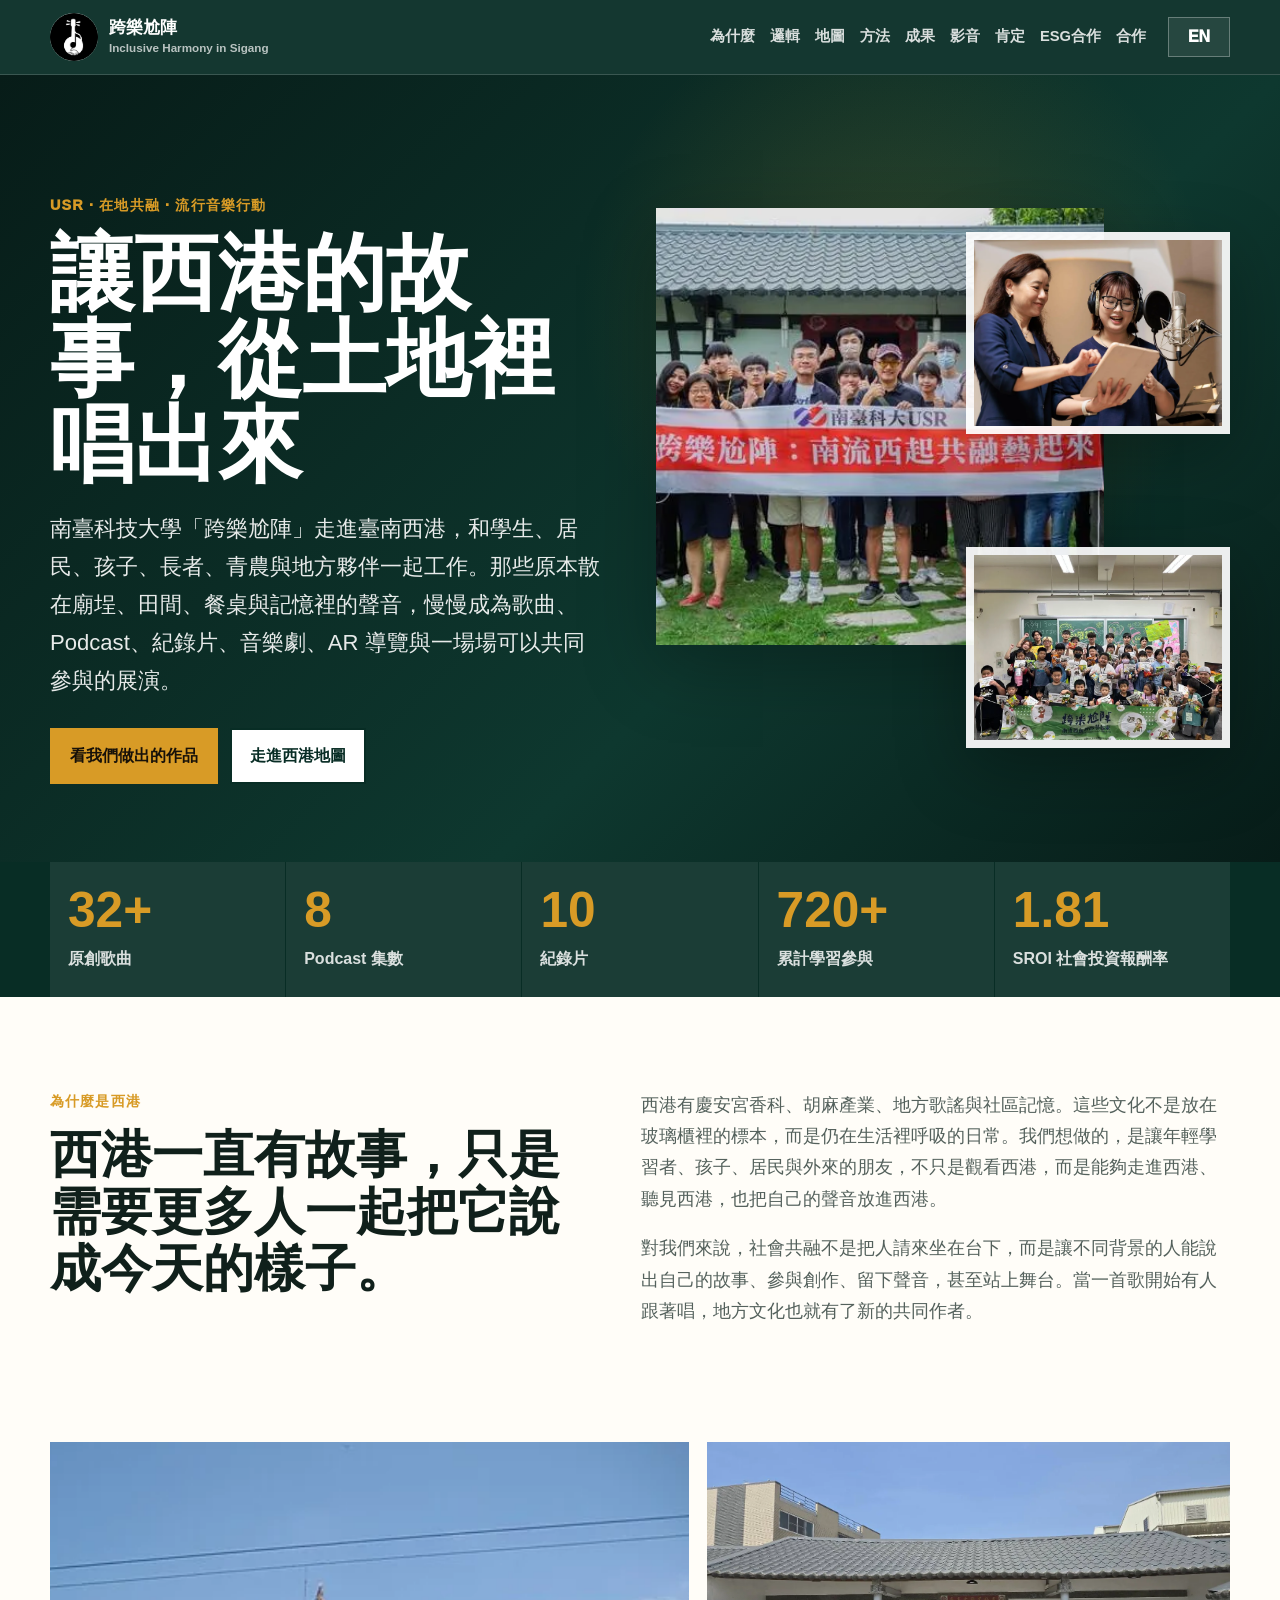
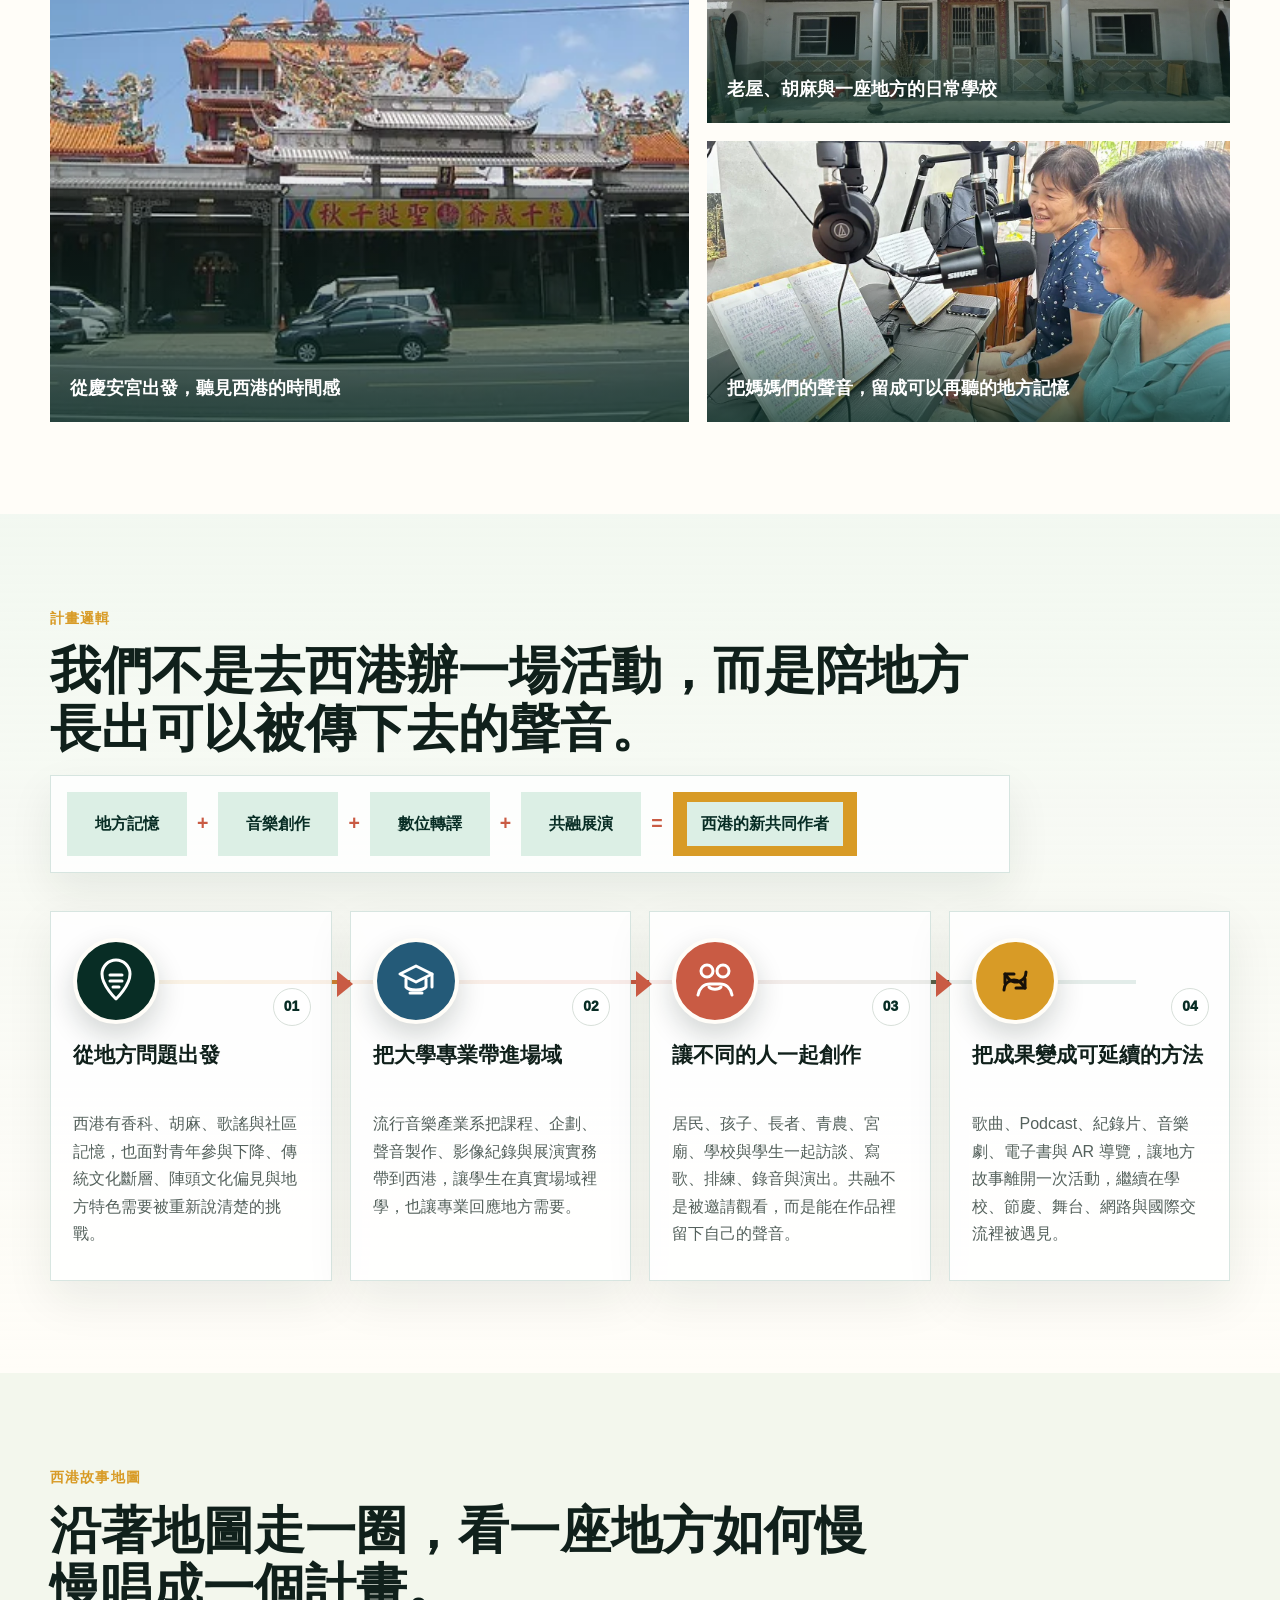
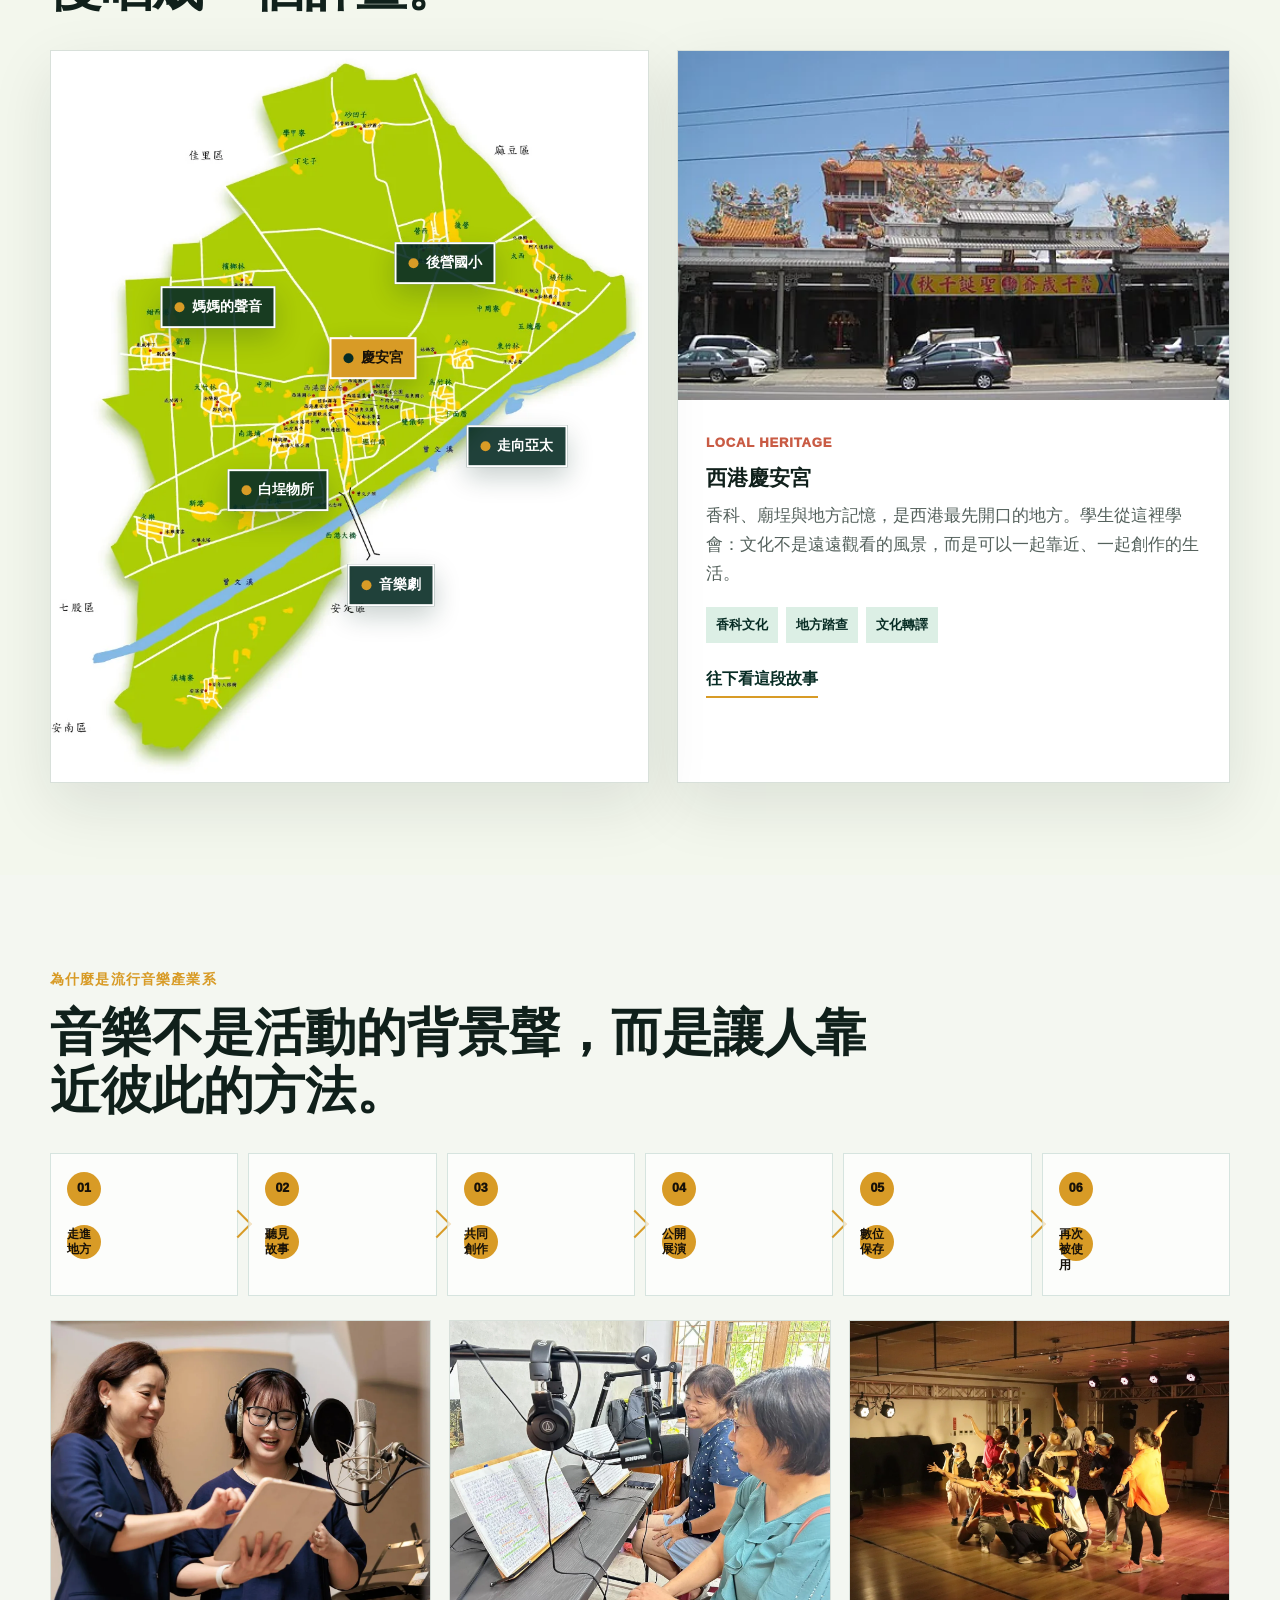
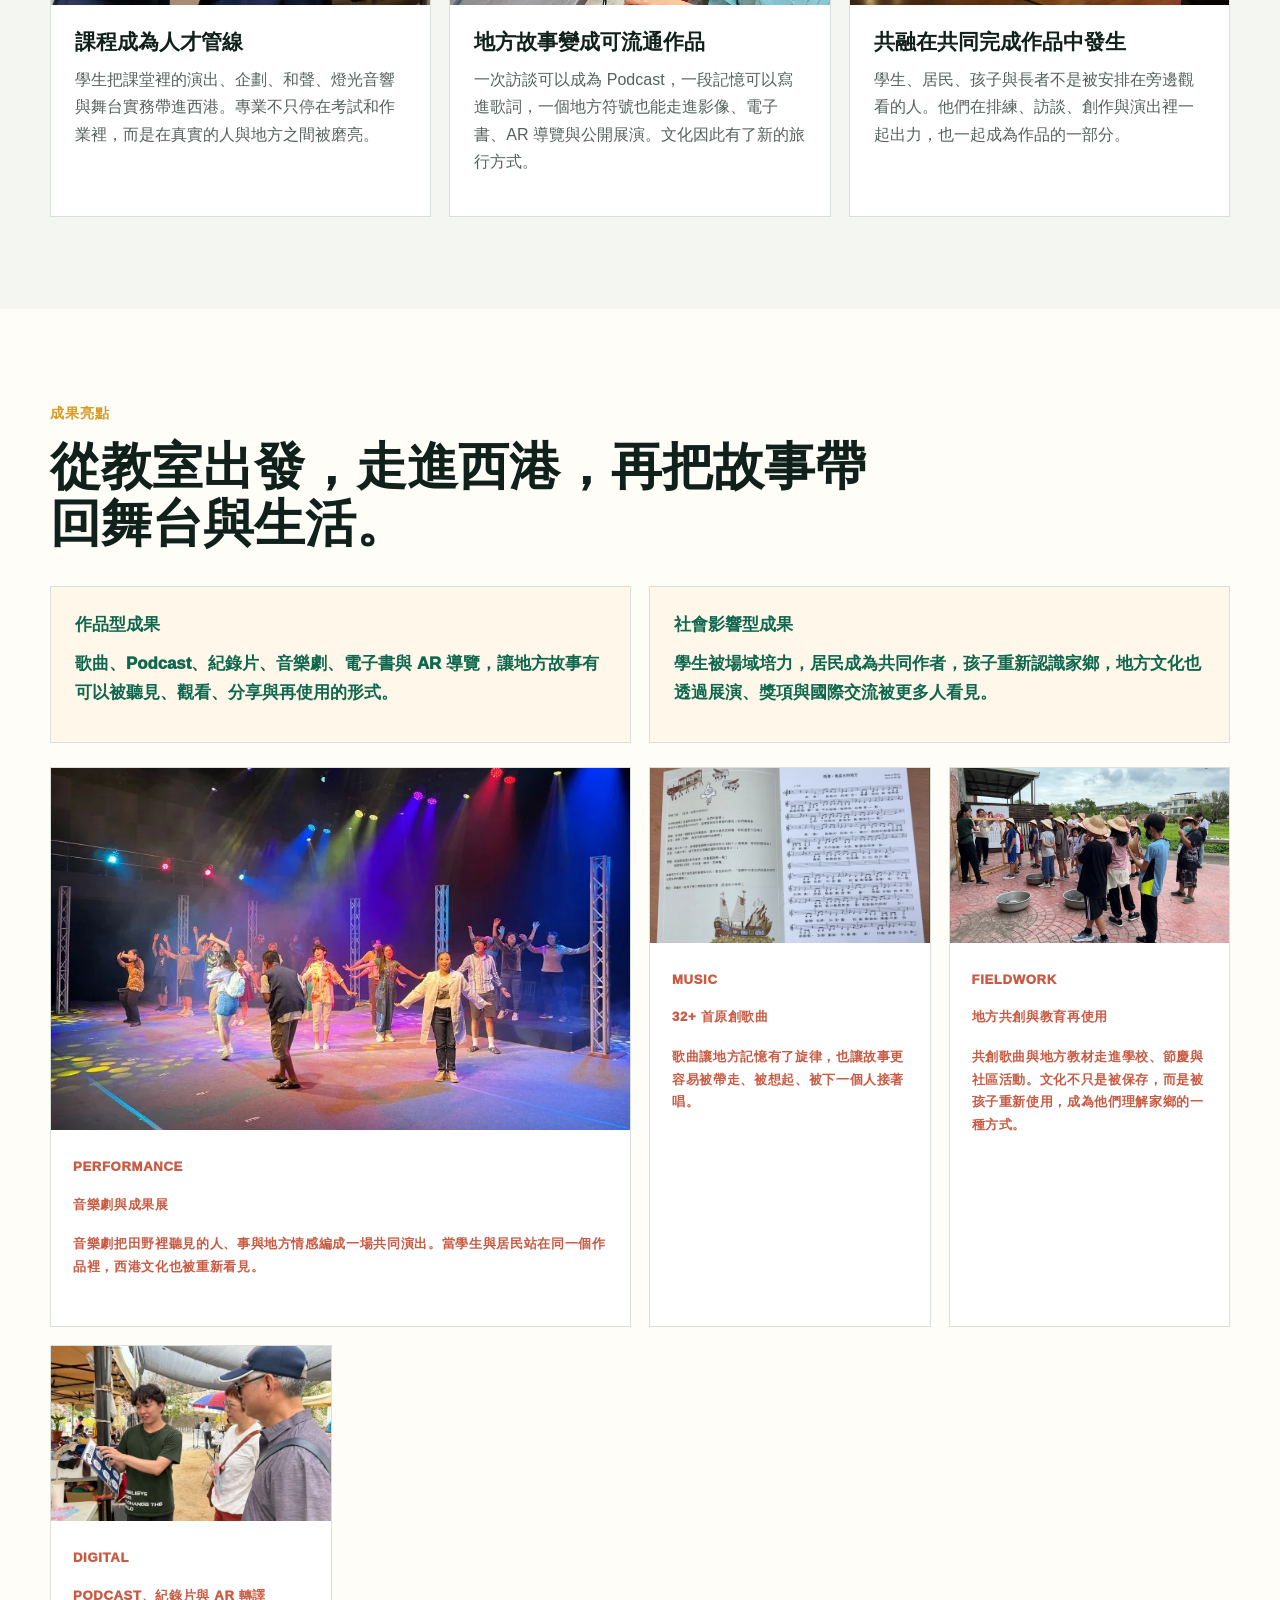
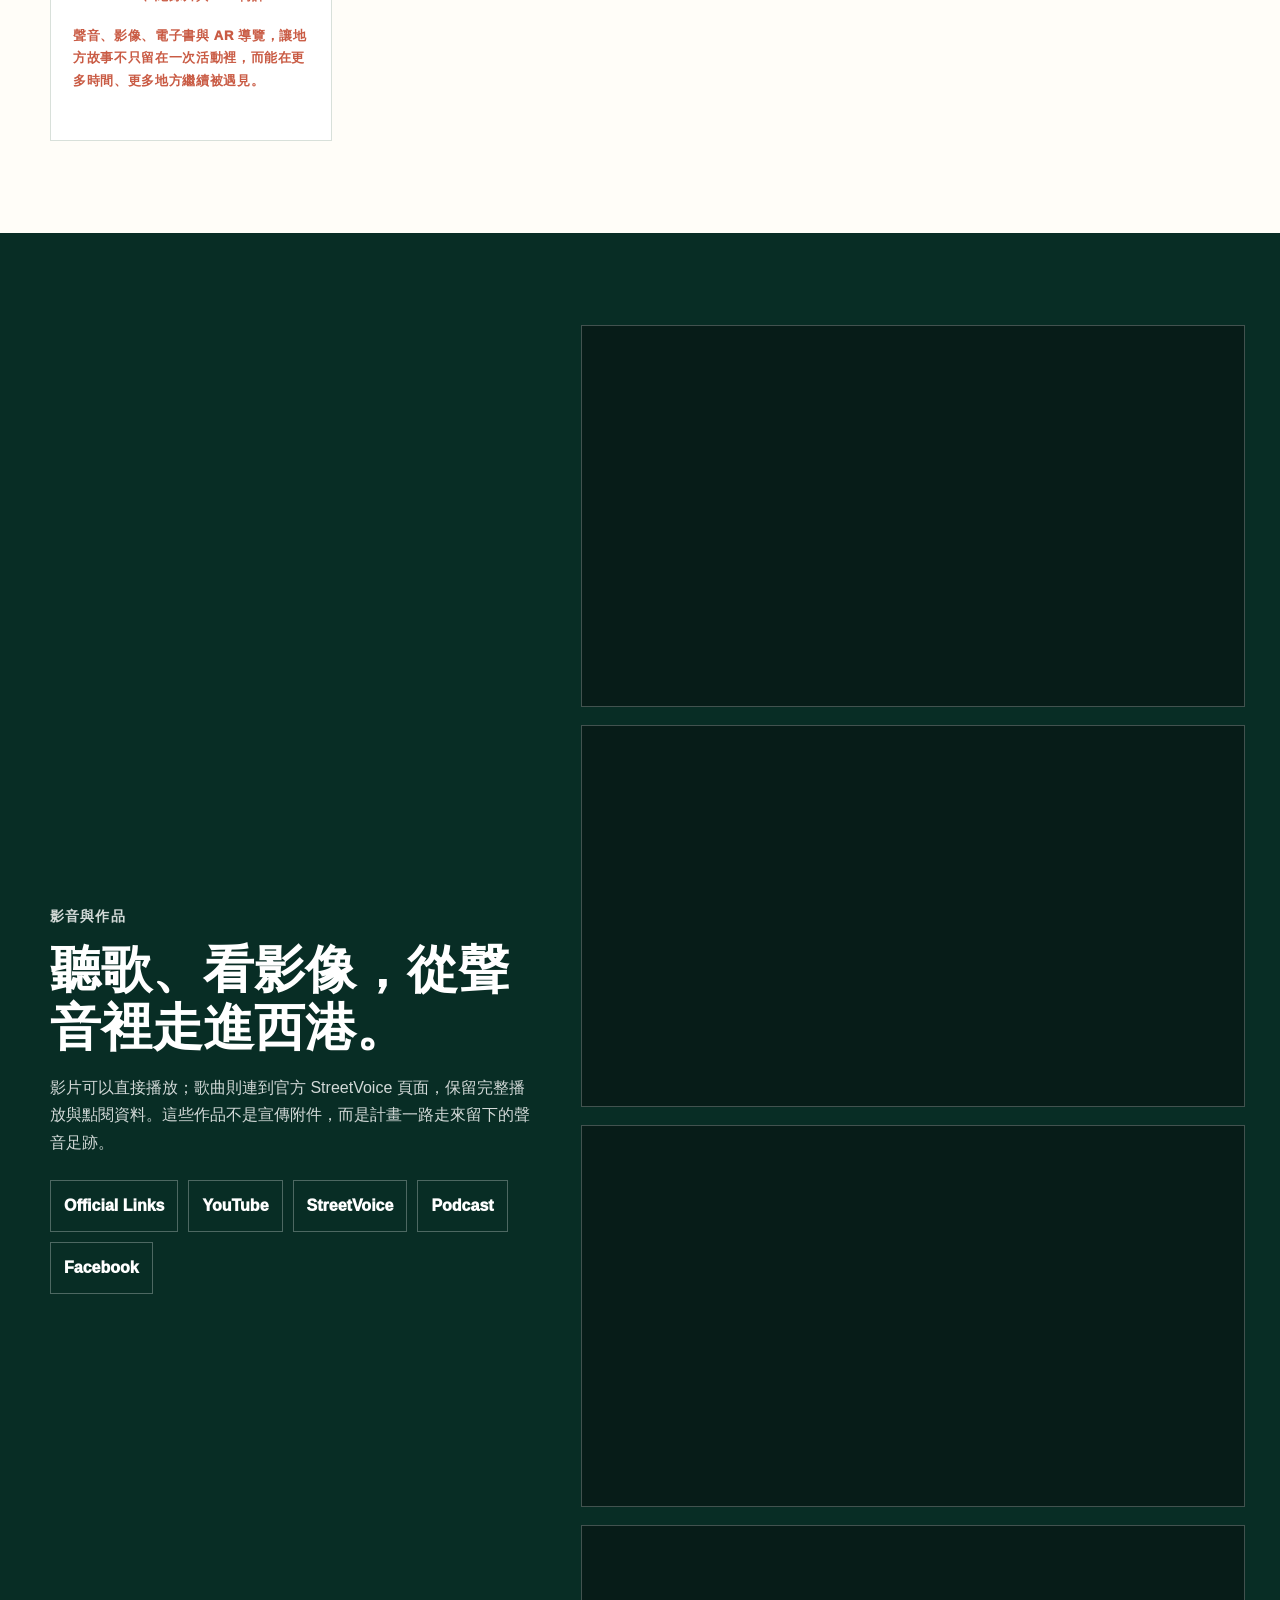
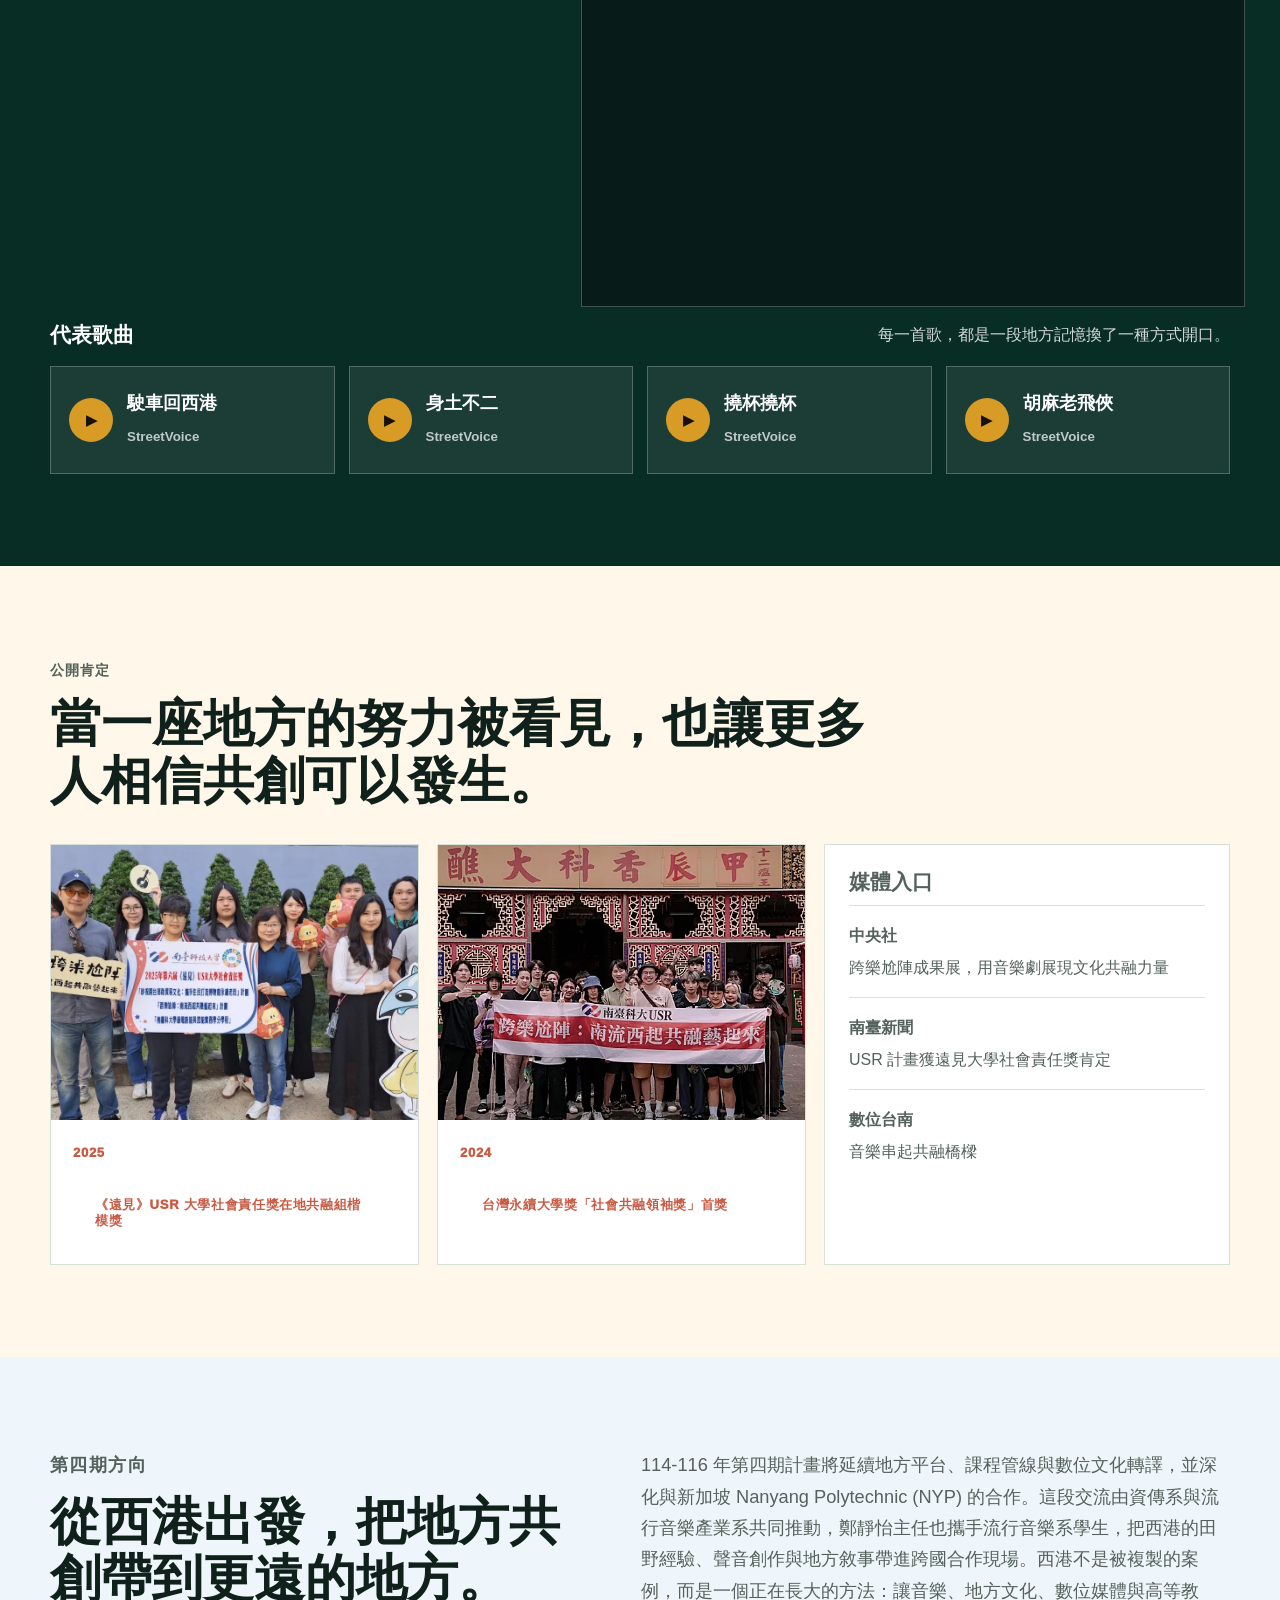
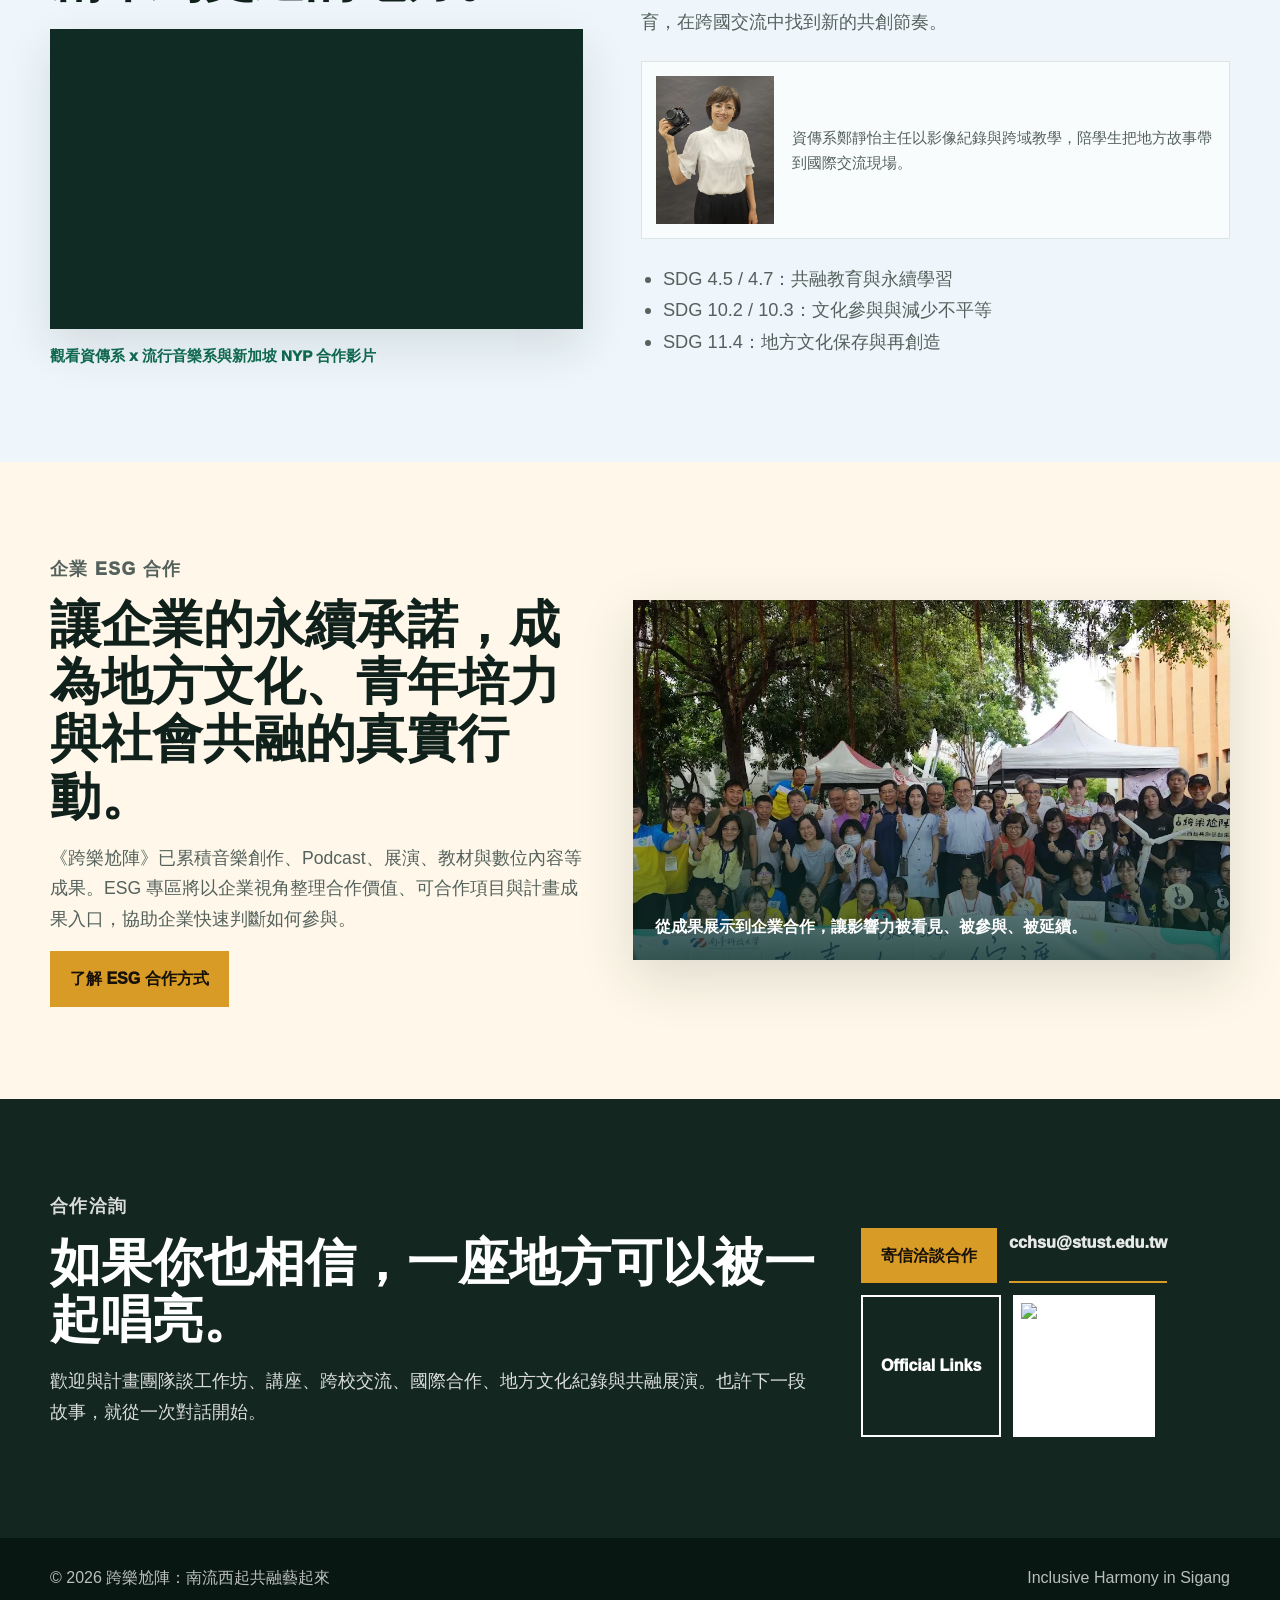
==== commit 5fd2d55c: "Clean up ESG partnership page" ====
--- a/index.html
+++ b/index.html
@@ -503,7 +503,7 @@
         <div>
           <p class="section-kicker"><span class="zh">企業 ESG 合作</span><span class="en">ESG Partnership</span></p>
           <h2><span class="zh">讓企業的永續承諾，成為地方文化、青年培力與社會共融的真實行動。</span><span class="en">Turning ESG commitments into visible action for local culture, youth development, and inclusion.</span></h2>
-          <p><span class="zh">《跨樂尬陣》已累積音樂創作、Podcast、展演、教材與數位內容等成果。ESG 專區將以企業視角整理可合作方式、精選成果與可下載資料，協助企業快速判斷如何參與。</span><span class="en">The ESG section reframes selected outcomes and partnership formats for companies seeking meaningful social impact.</span></p>
+          <p><span class="zh">《跨樂尬陣》已累積音樂創作、Podcast、展演、教材與數位內容等成果。ESG 專區將以企業視角整理合作價值、可合作項目與計畫成果入口，協助企業快速判斷如何參與。</span><span class="en">The ESG section reframes selected outcomes and partnership formats for companies seeking meaningful social impact.</span></p>
           <a class="btn primary" href="esg.html"><span class="zh">了解 ESG 合作方式</span><span class="en">Explore ESG Partnership</span></a>
         </div>
         <figure class="esg-entry-photo">
--- a/styles.css
+++ b/styles.css
@@ -1249,6 +1249,14 @@
   padding: 20px;
 }
 
+.partnership-grid.text-only article {
+  min-height: 250px;
+}
+
+.partnership-grid.text-only div {
+  padding: 24px;
+}
+
 .case-grid {
   grid-template-columns: repeat(2, 1fr);
 }
@@ -1265,6 +1273,20 @@
 
 .case-card div {
   padding: 24px;
+}
+
+.case-card.no-image {
+  min-height: 260px;
+}
+
+.case-card.no-image div {
+  display: flex;
+  min-height: 260px;
+  flex-direction: column;
+}
+
+.case-card.no-image p {
+  flex: 1;
 }
 
 .case-card a {
@@ -1293,6 +1315,20 @@
   border-left: 5px solid var(--gold);
   background: white;
   font-size: 1.08rem;
+}
+
+.impact-statement {
+  padding: 28px;
+  border: 1px solid rgba(15, 103, 78, .18);
+  background: white;
+  box-shadow: 0 18px 44px rgba(16, 32, 27, .08);
+}
+
+.impact-statement p {
+  margin-bottom: 0;
+  color: var(--muted);
+  font-size: 1.22rem;
+  line-height: 1.8;
 }
 
 .esg-downloads {
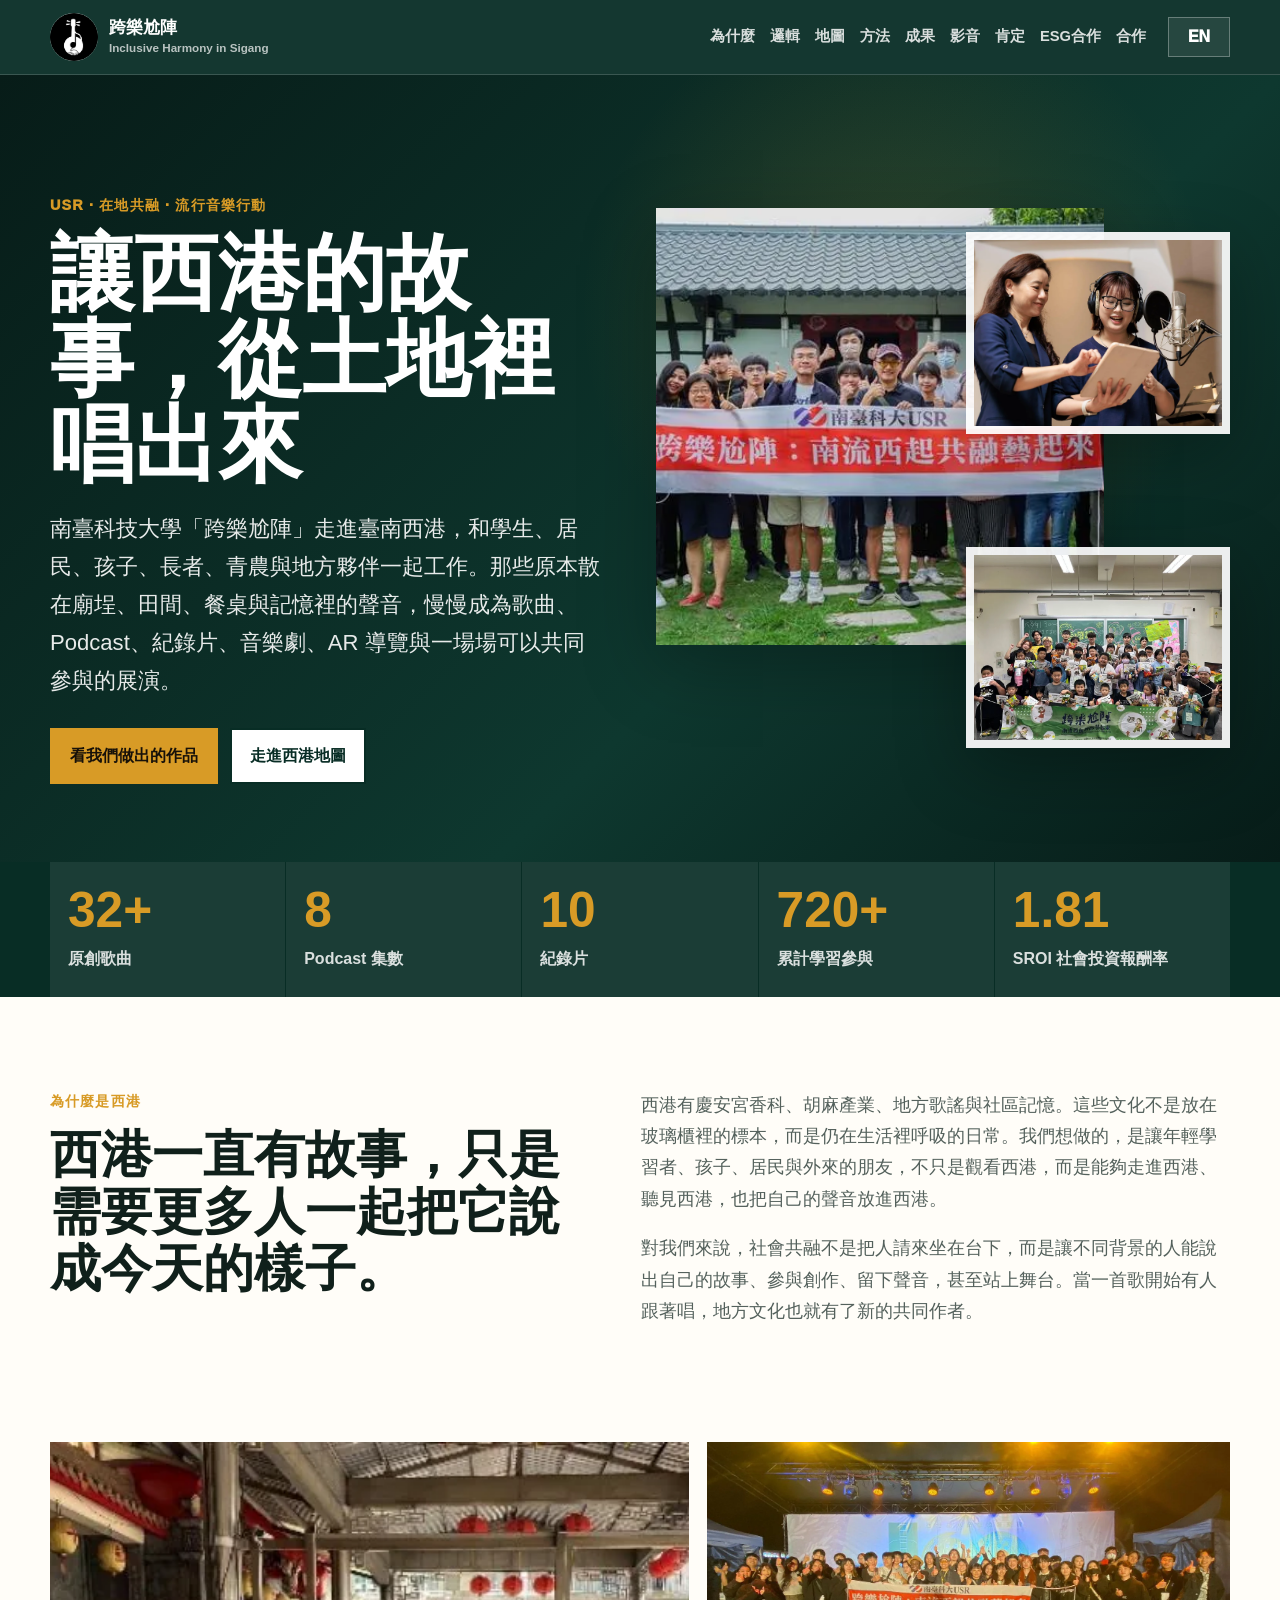
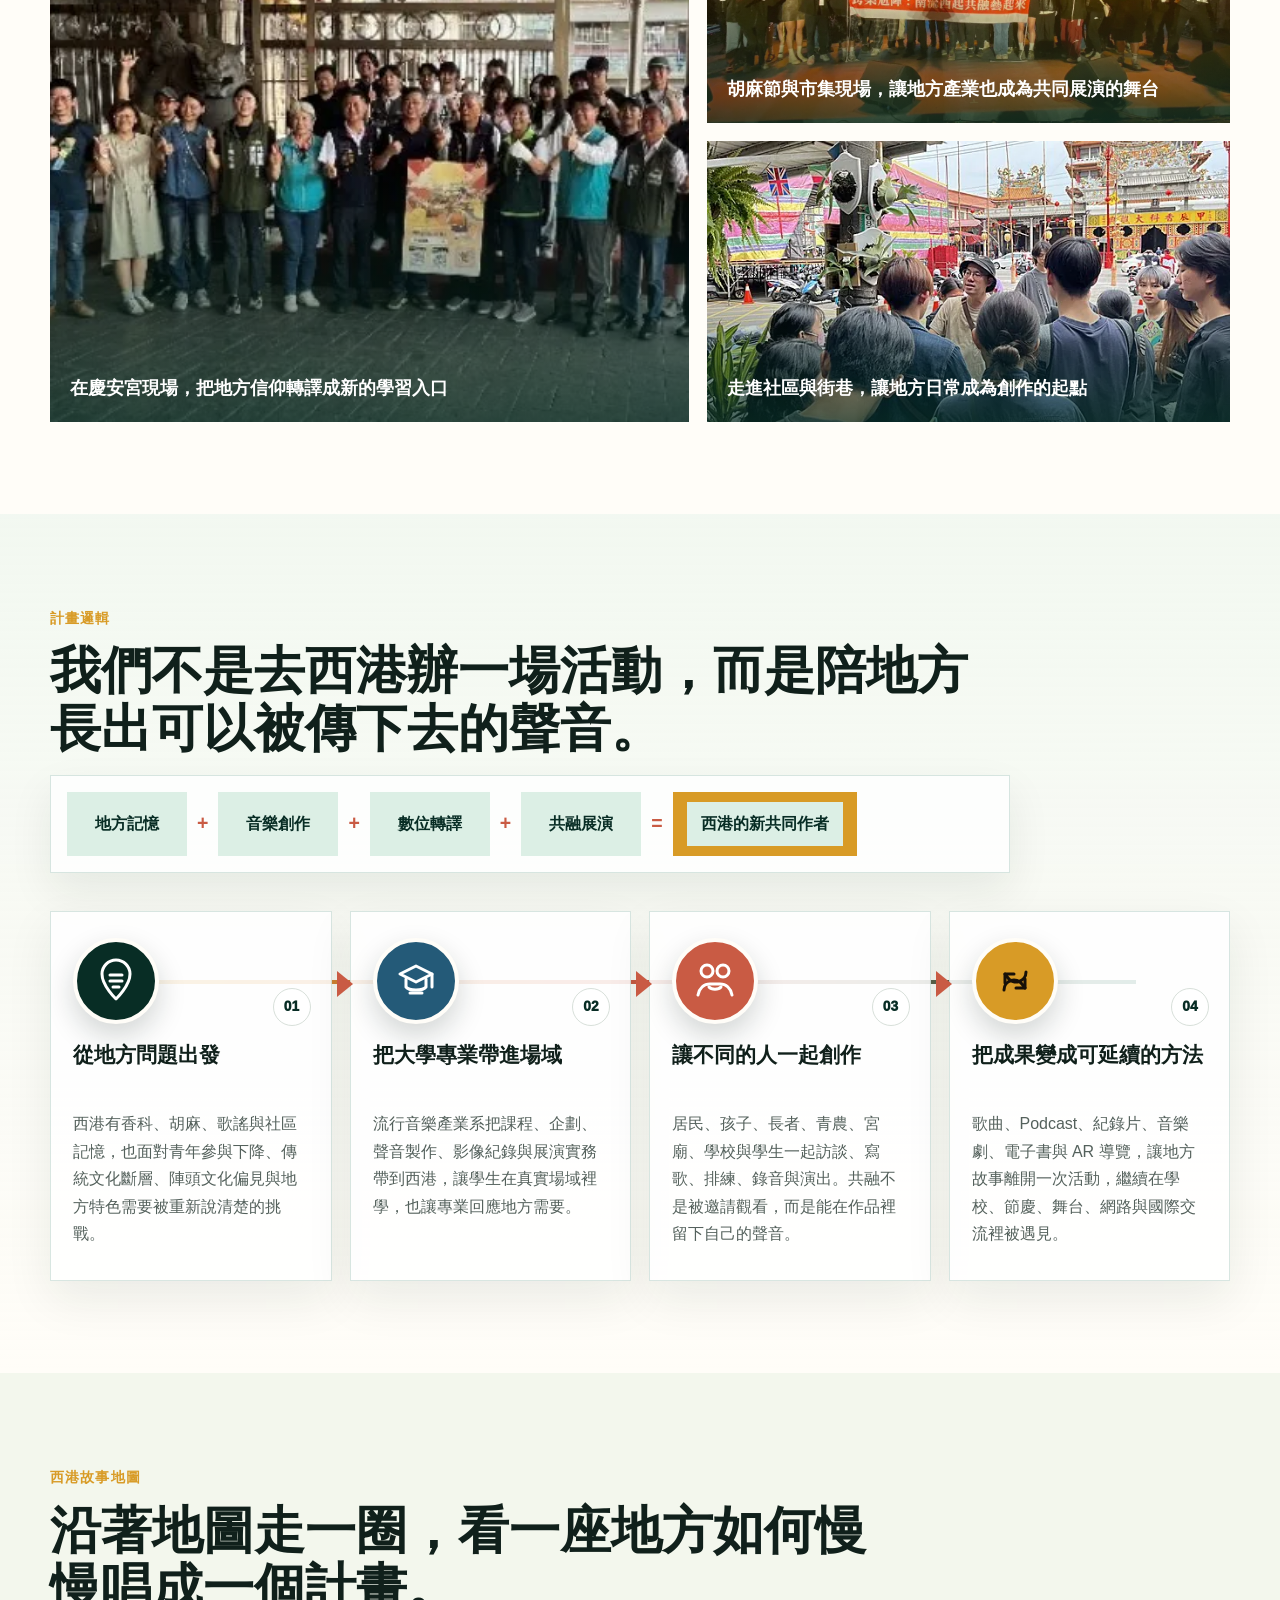
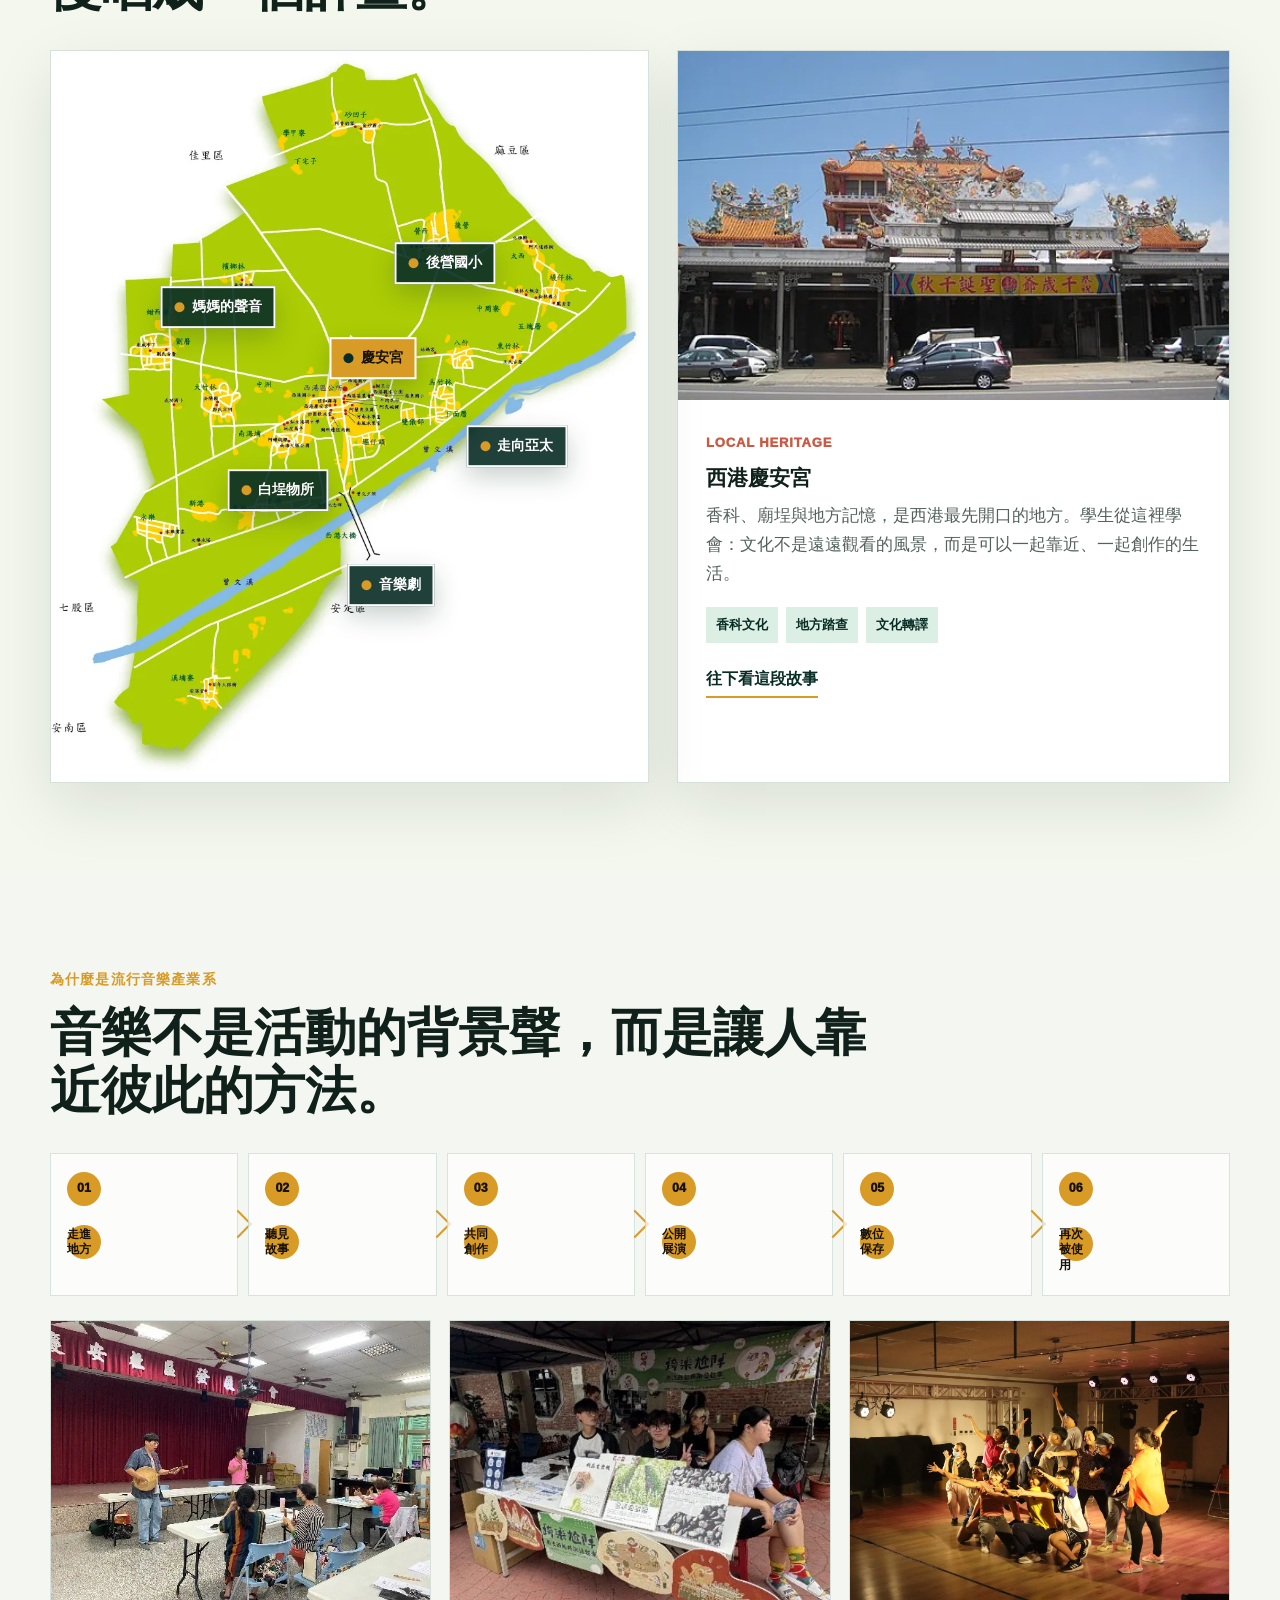
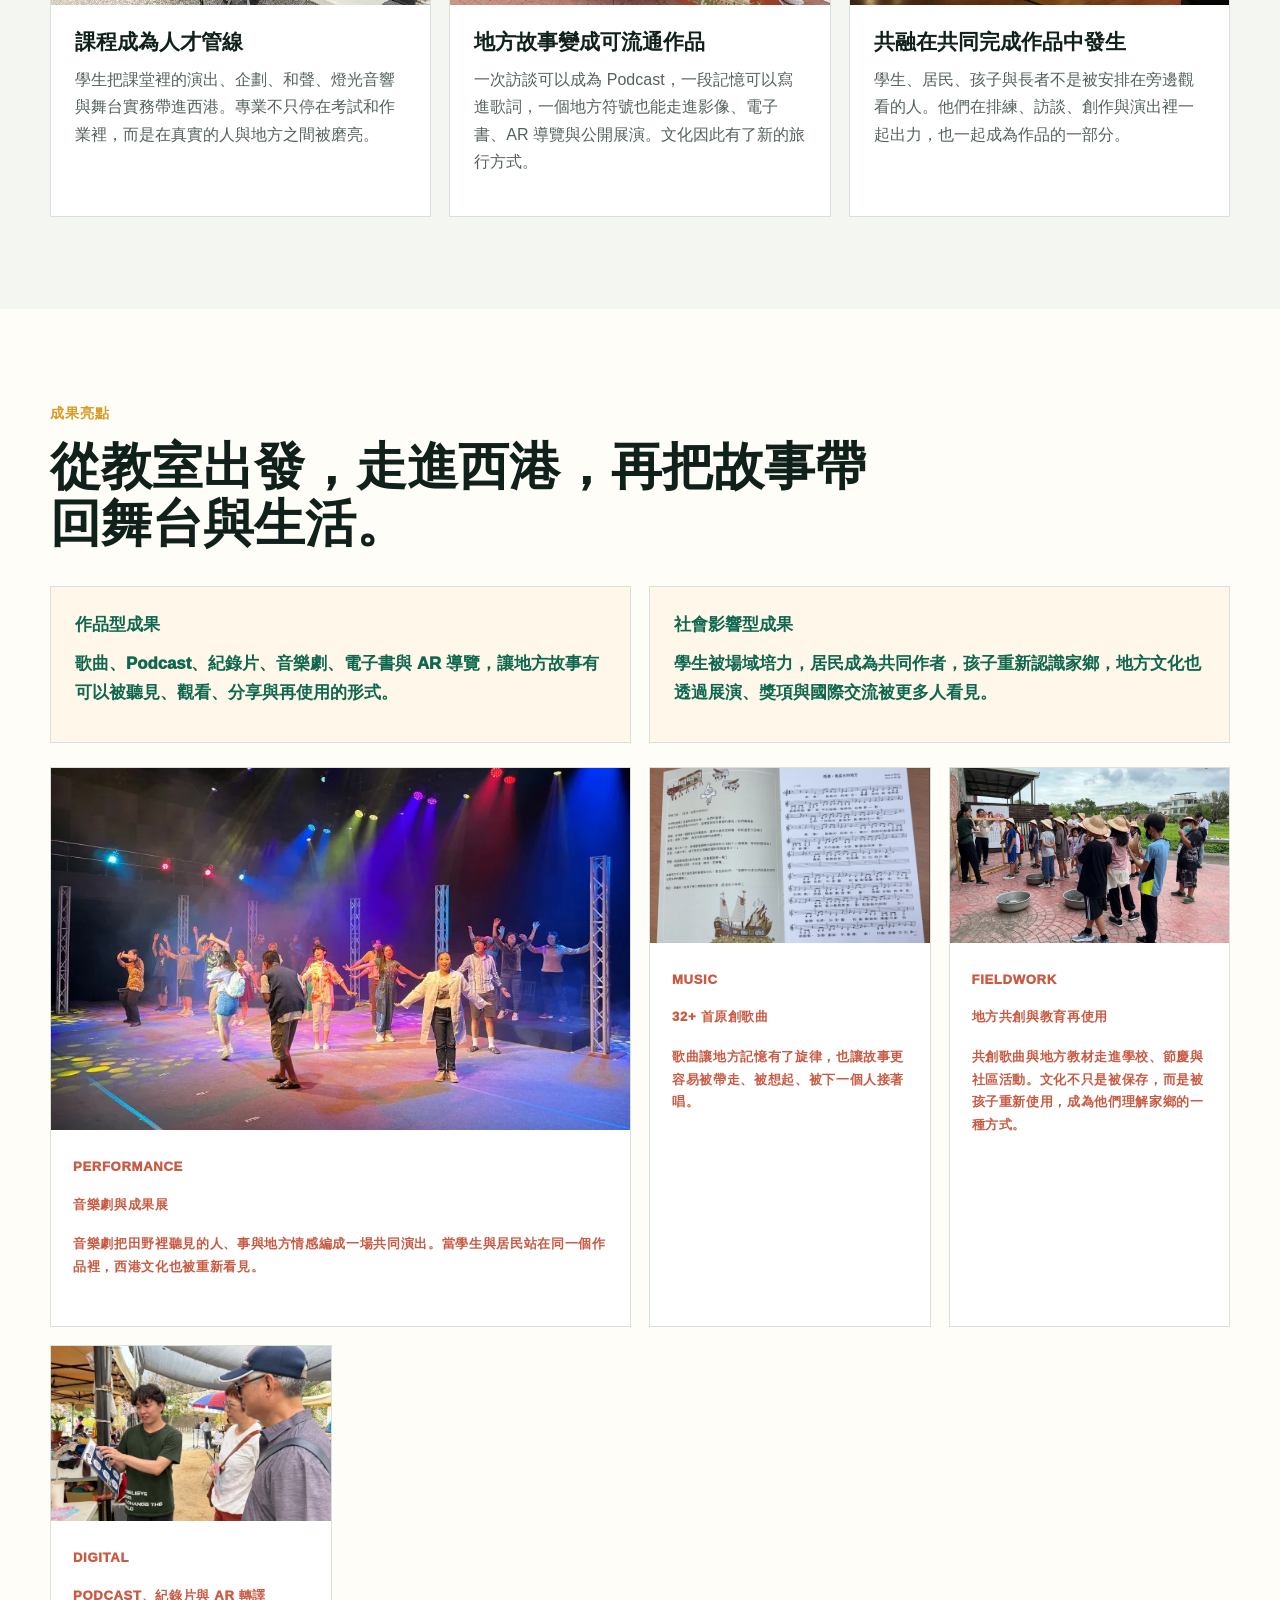
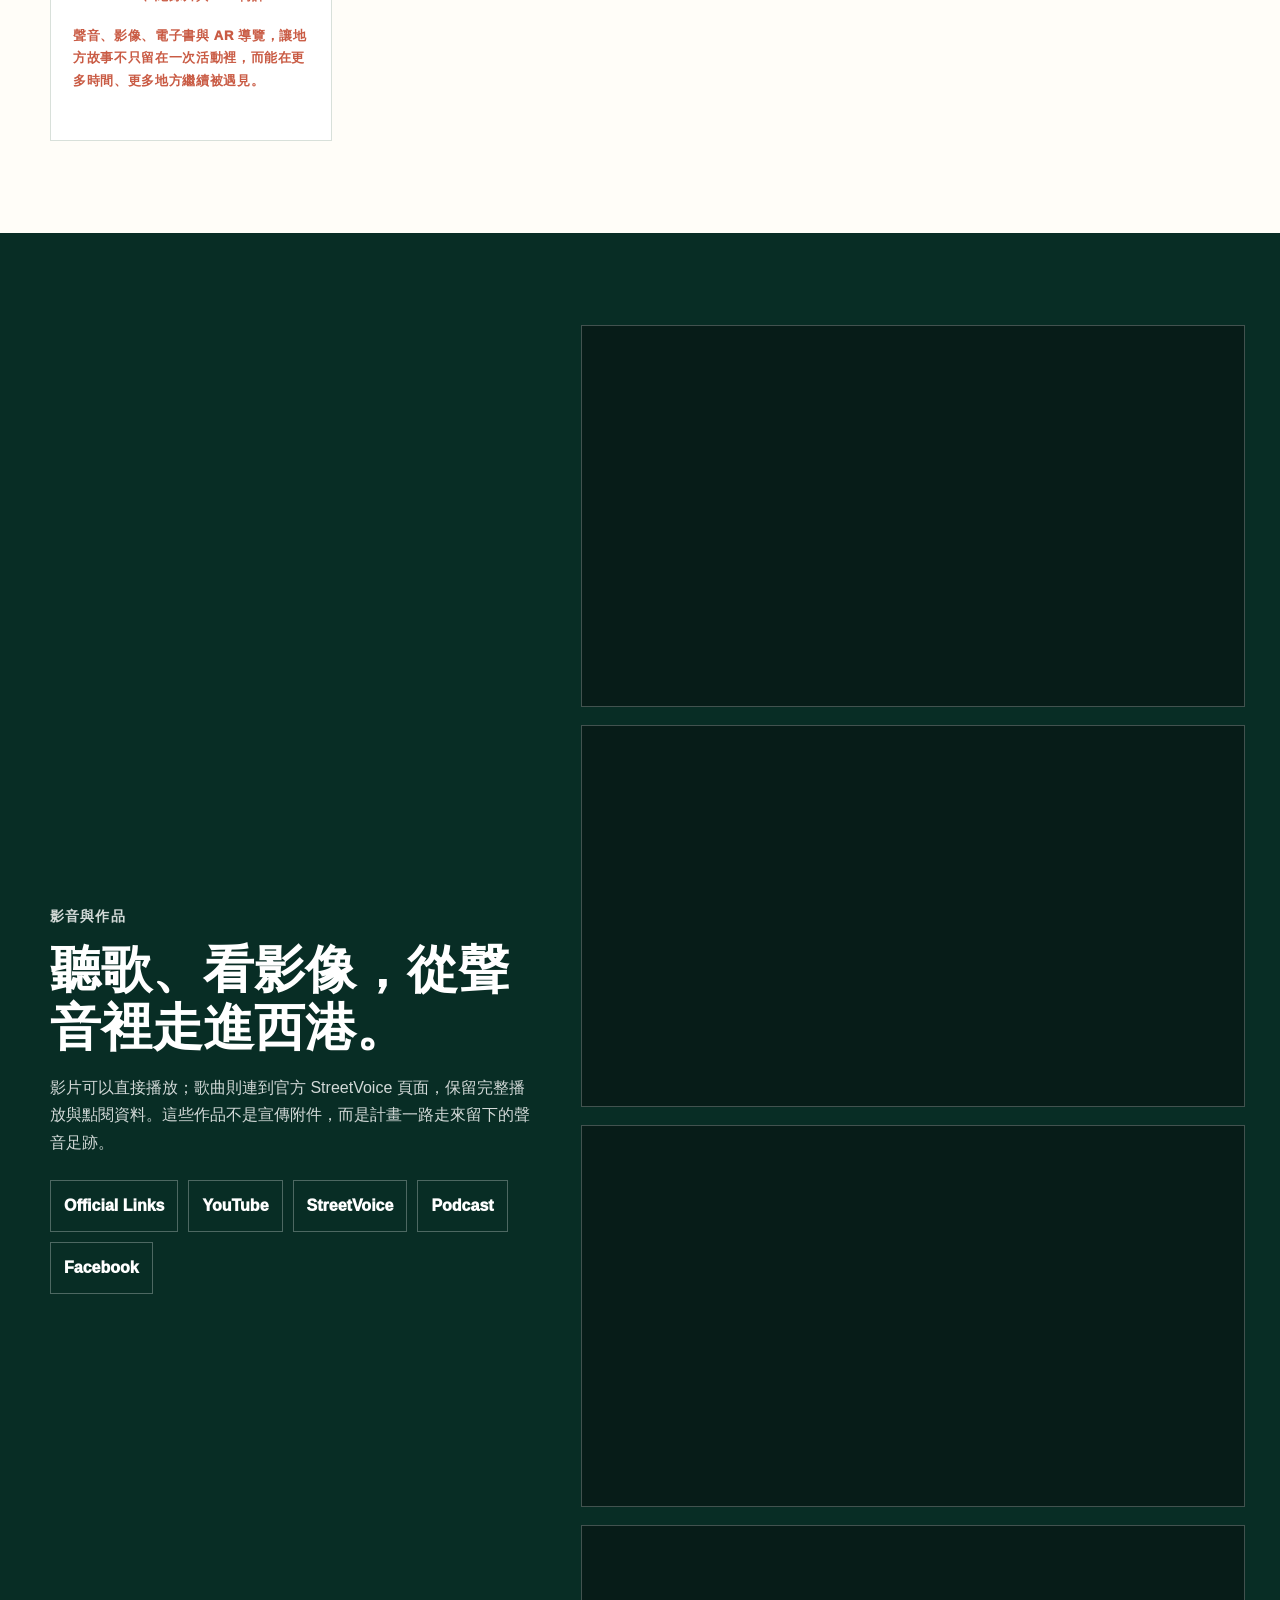
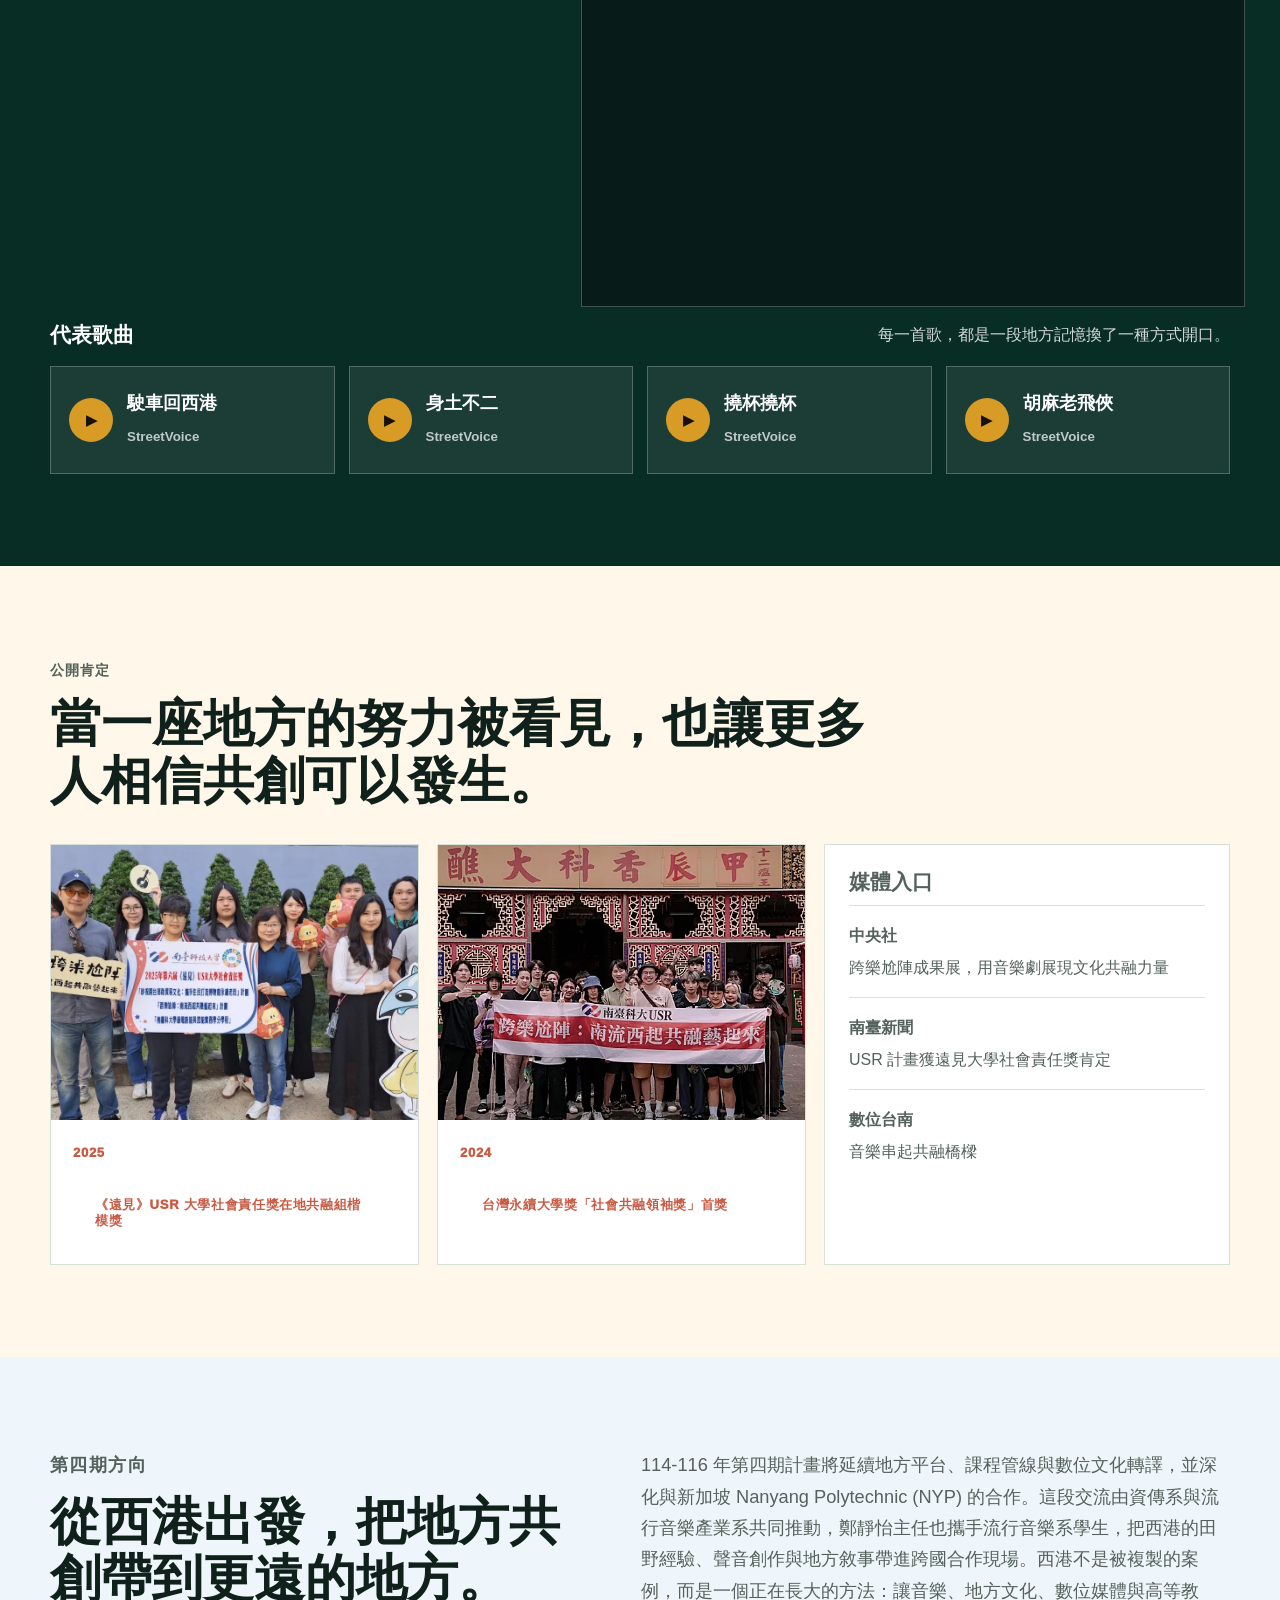
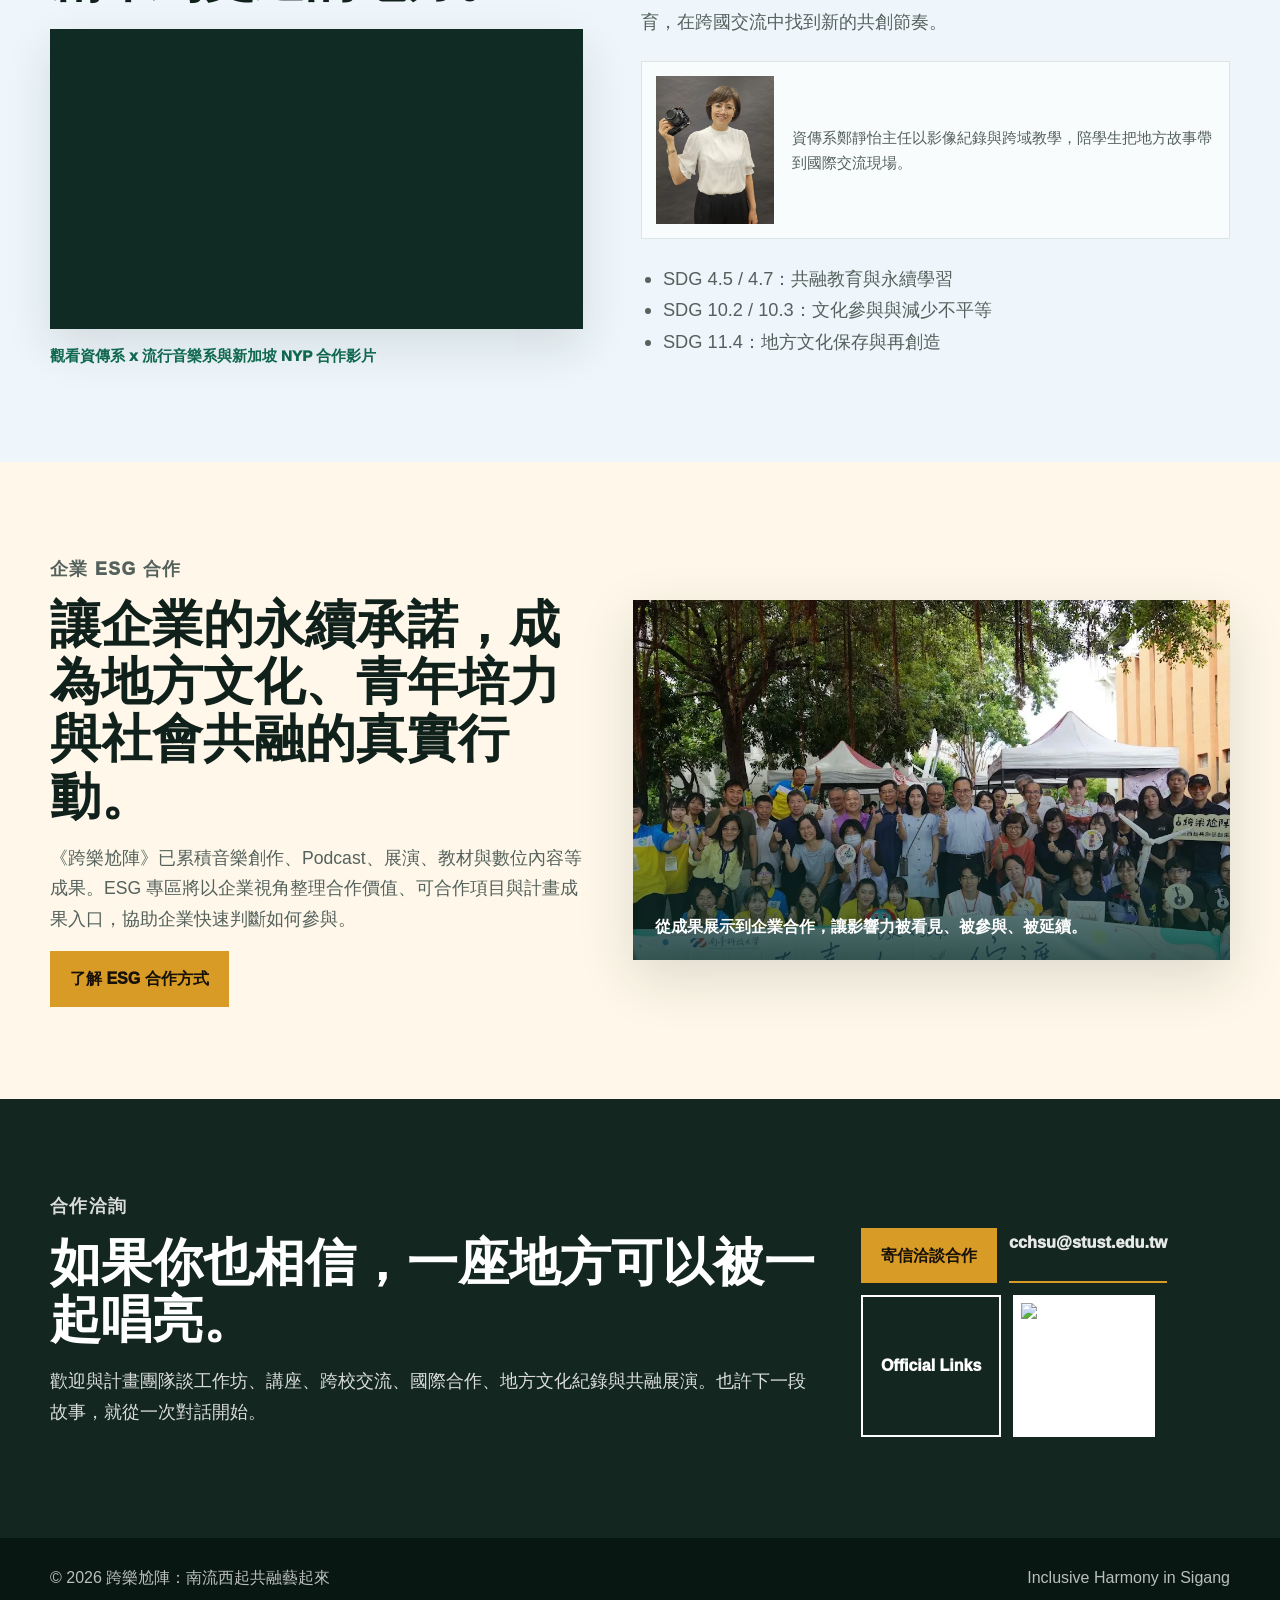
==== commit 1a890b70: "Deploy homepage photo deduplication" ====
--- a/index.html
+++ b/index.html
@@ -110,16 +110,16 @@
     <section class="section photo-band">
       <div class="wrap photo-grid">
         <figure class="photo-tile tall">
-          <img src="assets/media/sigang-qingan-temple.webp" alt="" />
-          <figcaption><span class="zh">從慶安宮出發，聽見西港的時間感</span><span class="en">Starting from Qing'an Temple, listening to Sigang's sense of time</span></figcaption>
+          <img src="assets/media/qingan-ar-showcase-2025.webp" alt="" />
+          <figcaption><span class="zh">在慶安宮現場，把地方信仰轉譯成新的學習入口</span><span class="en">At Qing'an Temple, translating local faith into a new learning entry point</span></figcaption>
         </figure>
         <figure class="photo-tile">
-          <img src="assets/media/baicheng-old-house.webp" alt="" />
-          <figcaption><span class="zh">老屋、胡麻與一座地方的日常學校</span><span class="en">An old house, sesame culture, and an everyday local classroom</span></figcaption>
+          <img src="assets/media/sesame-festival-performance.webp" alt="" />
+          <figcaption><span class="zh">胡麻節與市集現場，讓地方產業也成為共同展演的舞台</span><span class="en">Sesame festivals and local markets become stages for shared performance</span></figcaption>
         </figure>
         <figure class="photo-tile">
-          <img src="assets/media/sigang-mothers-podcast.webp" alt="" />
-          <figcaption><span class="zh">把媽媽們的聲音，留成可以再聽的地方記憶</span><span class="en">Turning mothers' voices into local memory that can be heard again</span></figcaption>
+          <img src="assets/media/community-walk.webp" alt="" />
+          <figcaption><span class="zh">走進社區與街巷，讓地方日常成為創作的起點</span><span class="en">Walking into streets and communities, where everyday life becomes the start of creation</span></figcaption>
         </figure>
       </div>
     </section>
@@ -290,14 +290,14 @@
         </div>
         <div class="method-grid">
           <article>
-            <img src="assets/media/teacher-vocal-coaching.webp" alt="" />
+            <img src="assets/media/folk-song-training-2025.webp" alt="" />
             <div>
               <h3><span class="zh">課程成為人才管線</span><span class="en">Curriculum as a Talent Pipeline</span></h3>
               <p><span class="zh">學生把課堂裡的演出、企劃、和聲、燈光音響與舞台實務帶進西港。專業不只停在考試和作業裡，而是在真實的人與地方之間被磨亮。</span><span class="en">Students bring performance, planning, harmony, lighting, sound, and stage practice into Sigang. Their skills are not left inside assignments; they are sharpened through real people and real places.</span></p>
             </div>
           </article>
           <article>
-            <img src="assets/media/sigang-mothers-podcast.webp" alt="" />
+            <img src="assets/media/nfc-song-booth-2025.webp" alt="" />
             <div>
               <h3><span class="zh">地方故事變成可流通作品</span><span class="en">Local Stories Become Public Works</span></h3>
               <p><span class="zh">一次訪談可以成為 Podcast，一段記憶可以寫進歌詞，一個地方符號也能走進影像、電子書、AR 導覽與公開展演。文化因此有了新的旅行方式。</span><span class="en">An interview can become a podcast, a memory can become a lyric, and a local symbol can travel through video, ebooks, AR interpretation, and public performance.</span></p>
--- a/styles.css
+++ b/styles.css
@@ -1204,6 +1204,159 @@
   background: #eef6fb;
 }
 
+.esg-pathway {
+  background:
+    linear-gradient(180deg, rgba(244, 232, 205, .55), rgba(255, 255, 255, 0) 52%),
+    #fbf7ee;
+}
+
+.esg-pathway-layout {
+  display: grid;
+  grid-template-columns: .74fr 1.26fr;
+  gap: 46px;
+  align-items: start;
+}
+
+.esg-pathway .section-head {
+  position: sticky;
+  top: 96px;
+}
+
+.esg-pathway .section-head p:last-child {
+  color: var(--muted);
+  font-size: 1.06rem;
+  line-height: 1.8;
+}
+
+.pathway-stage {
+  padding: 24px;
+  border: 1px solid rgba(15, 103, 78, .18);
+  background: rgba(255, 255, 255, .78);
+  box-shadow: 0 24px 62px rgba(16, 32, 27, .1);
+}
+
+.pathway-rail {
+  position: relative;
+  display: grid;
+  grid-template-columns: repeat(4, 1fr);
+  gap: 12px;
+}
+
+.pathway-rail::before {
+  position: absolute;
+  top: 30px;
+  right: 8%;
+  left: 8%;
+  height: 3px;
+  background: linear-gradient(90deg, var(--gold), var(--coral), var(--green-dark));
+  content: "";
+}
+
+.pathway-node {
+  position: relative;
+  min-height: 116px;
+  padding: 0 10px 12px;
+  border: 0;
+  background: transparent;
+  color: var(--ink);
+  cursor: pointer;
+  font: inherit;
+  text-align: center;
+}
+
+.pathway-node span {
+  display: inline-flex;
+  position: relative;
+  z-index: 1;
+  align-items: center;
+  justify-content: center;
+  width: 62px;
+  height: 62px;
+  border: 3px solid white;
+  border-radius: 50%;
+  background: var(--green-dark);
+  color: white;
+  box-shadow: 0 12px 28px rgba(16, 32, 27, .18);
+  font-size: .95rem;
+  font-weight: 950;
+}
+
+.pathway-node strong {
+  display: block;
+  margin-top: 12px;
+  font-size: 1rem;
+  line-height: 1.2;
+}
+
+.pathway-node:hover span,
+.pathway-node:focus-visible span,
+.pathway-node.active span {
+  background: var(--coral);
+  transform: translateY(-4px);
+}
+
+.pathway-node:focus-visible {
+  outline: 3px solid rgba(205, 89, 53, .35);
+  outline-offset: 2px;
+}
+
+.pathway-panel {
+  margin-top: 20px;
+  padding: 30px;
+  background: var(--green-dark);
+  color: white;
+  transition: opacity .18s ease, transform .18s ease;
+}
+
+.pathway-panel.changing {
+  opacity: .2;
+  transform: translateY(8px);
+}
+
+.pathway-label {
+  display: inline-flex;
+  margin: 0 0 12px;
+  padding: 8px 12px;
+  background: rgba(255, 255, 255, .12);
+  color: var(--gold);
+  font-size: .8rem;
+  font-weight: 950;
+  letter-spacing: .08em;
+  text-transform: uppercase;
+}
+
+.pathway-panel h3 {
+  max-width: 760px;
+  margin: 0;
+  color: white;
+  font-size: clamp(1.45rem, 2.4vw, 2.35rem);
+}
+
+.pathway-panel p:not(.pathway-label) {
+  max-width: 760px;
+  color: rgba(255, 255, 255, .86);
+  font-size: 1.08rem;
+  line-height: 1.8;
+}
+
+.pathway-points {
+  display: grid;
+  grid-template-columns: repeat(3, 1fr);
+  gap: 10px;
+  margin: 24px 0 0;
+  padding: 0;
+  list-style: none;
+}
+
+.pathway-points li {
+  min-height: 96px;
+  padding: 16px;
+  background: rgba(255, 255, 255, .1);
+  color: rgba(255, 255, 255, .9);
+  font-weight: 850;
+  line-height: 1.55;
+}
+
 .esg-tag-grid,
 .sdg-row {
   display: flex;
@@ -1672,6 +1825,7 @@
   .esg-entry-layout,
   .esg-hero-layout,
   .esg-split,
+  .esg-pathway-layout,
   .esg-impact-layout,
   .esg-download-layout,
   .brief-hero-layout,
@@ -1733,6 +1887,14 @@
   .story-map-panel,
   .story-map-base {
     min-height: 560px;
+  }
+
+  .esg-pathway .section-head {
+    position: static;
+  }
+
+  .pathway-points {
+    grid-template-columns: 1fr;
   }
 }
 
@@ -1852,6 +2014,43 @@
     min-height: 96px;
   }
 
+  .pathway-stage {
+    padding: 16px;
+  }
+
+  .pathway-rail {
+    grid-template-columns: 1fr;
+  }
+
+  .pathway-rail::before {
+    top: 30px;
+    right: auto;
+    bottom: 70px;
+    left: 31px;
+    width: 3px;
+    height: auto;
+    background: linear-gradient(180deg, var(--gold), var(--coral), var(--green-dark));
+  }
+
+  .pathway-node {
+    display: grid;
+    grid-template-columns: 62px 1fr;
+    gap: 14px;
+    align-items: center;
+    min-height: 78px;
+    padding: 0;
+    text-align: left;
+  }
+
+  .pathway-node strong {
+    margin-top: 0;
+    font-size: 1.06rem;
+  }
+
+  .pathway-panel {
+    padding: 24px 20px;
+  }
+
   .metrics div {
     min-height: 110px;
   }
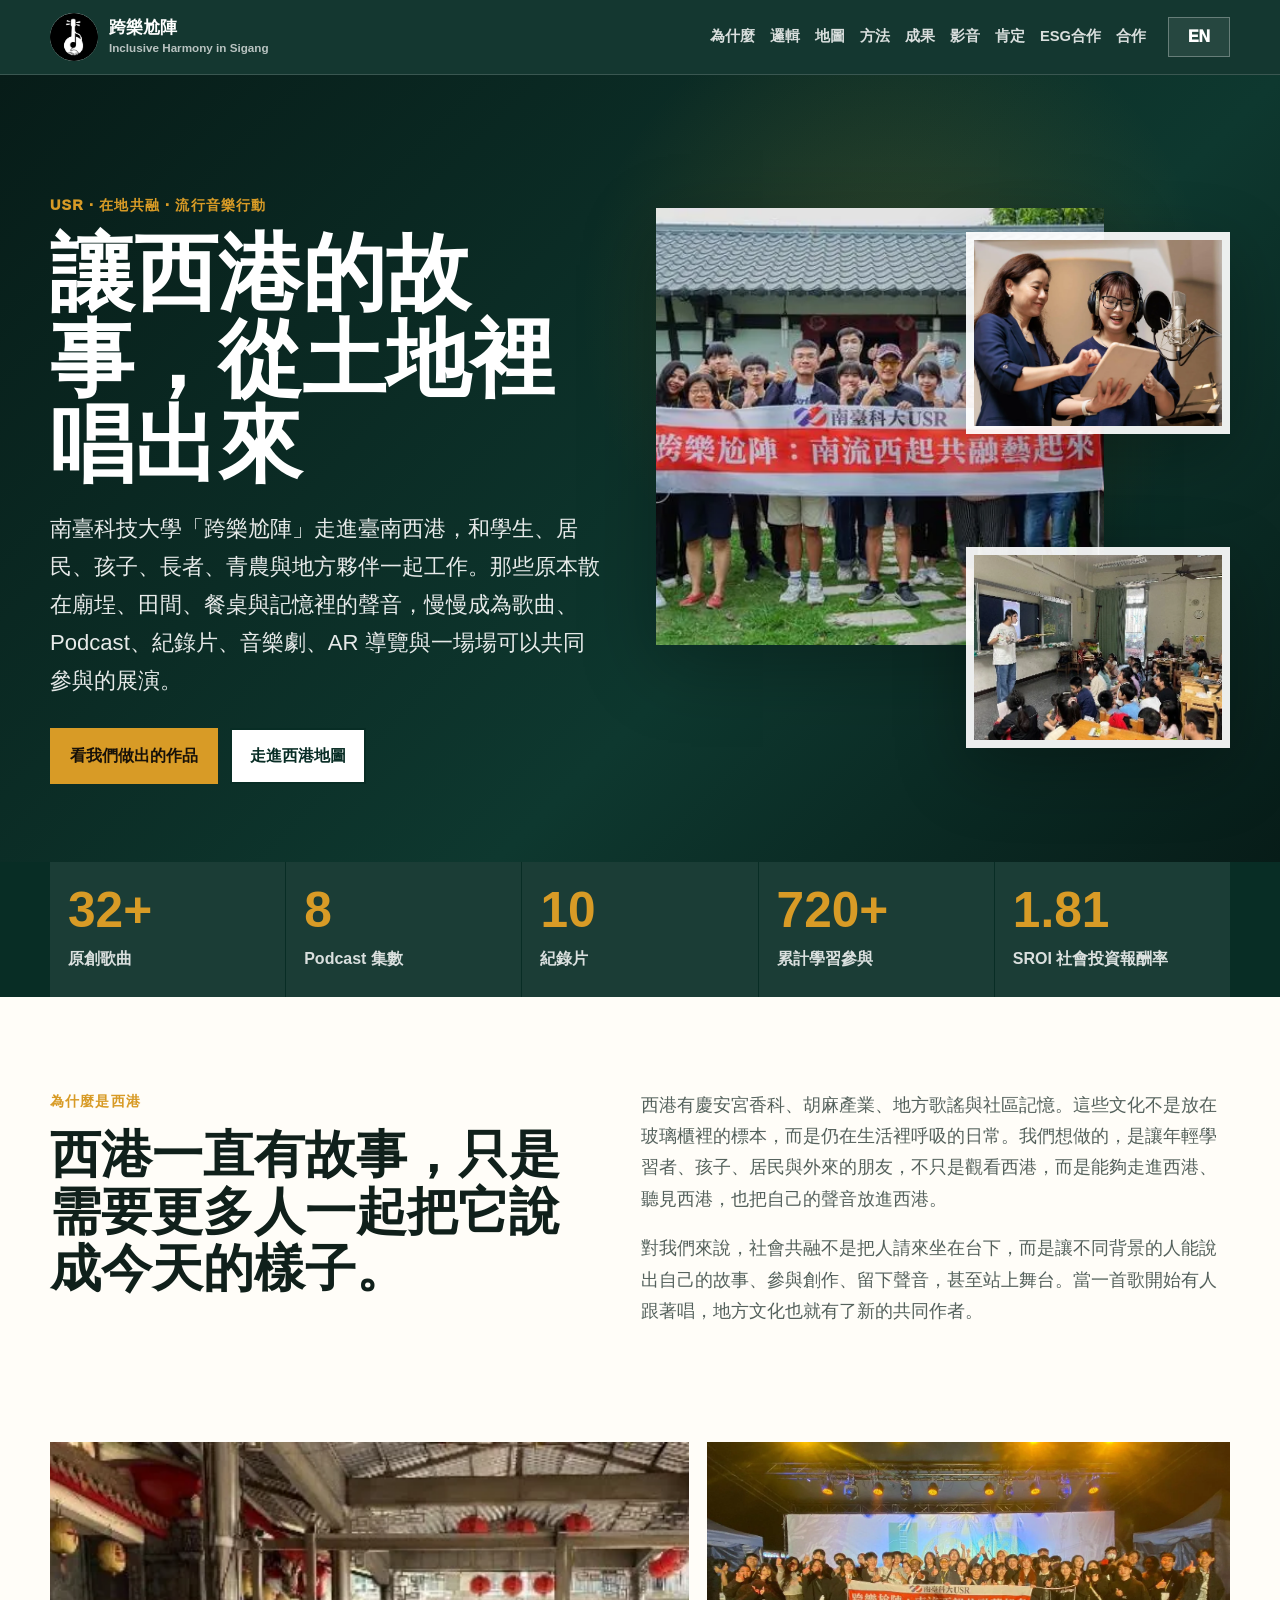
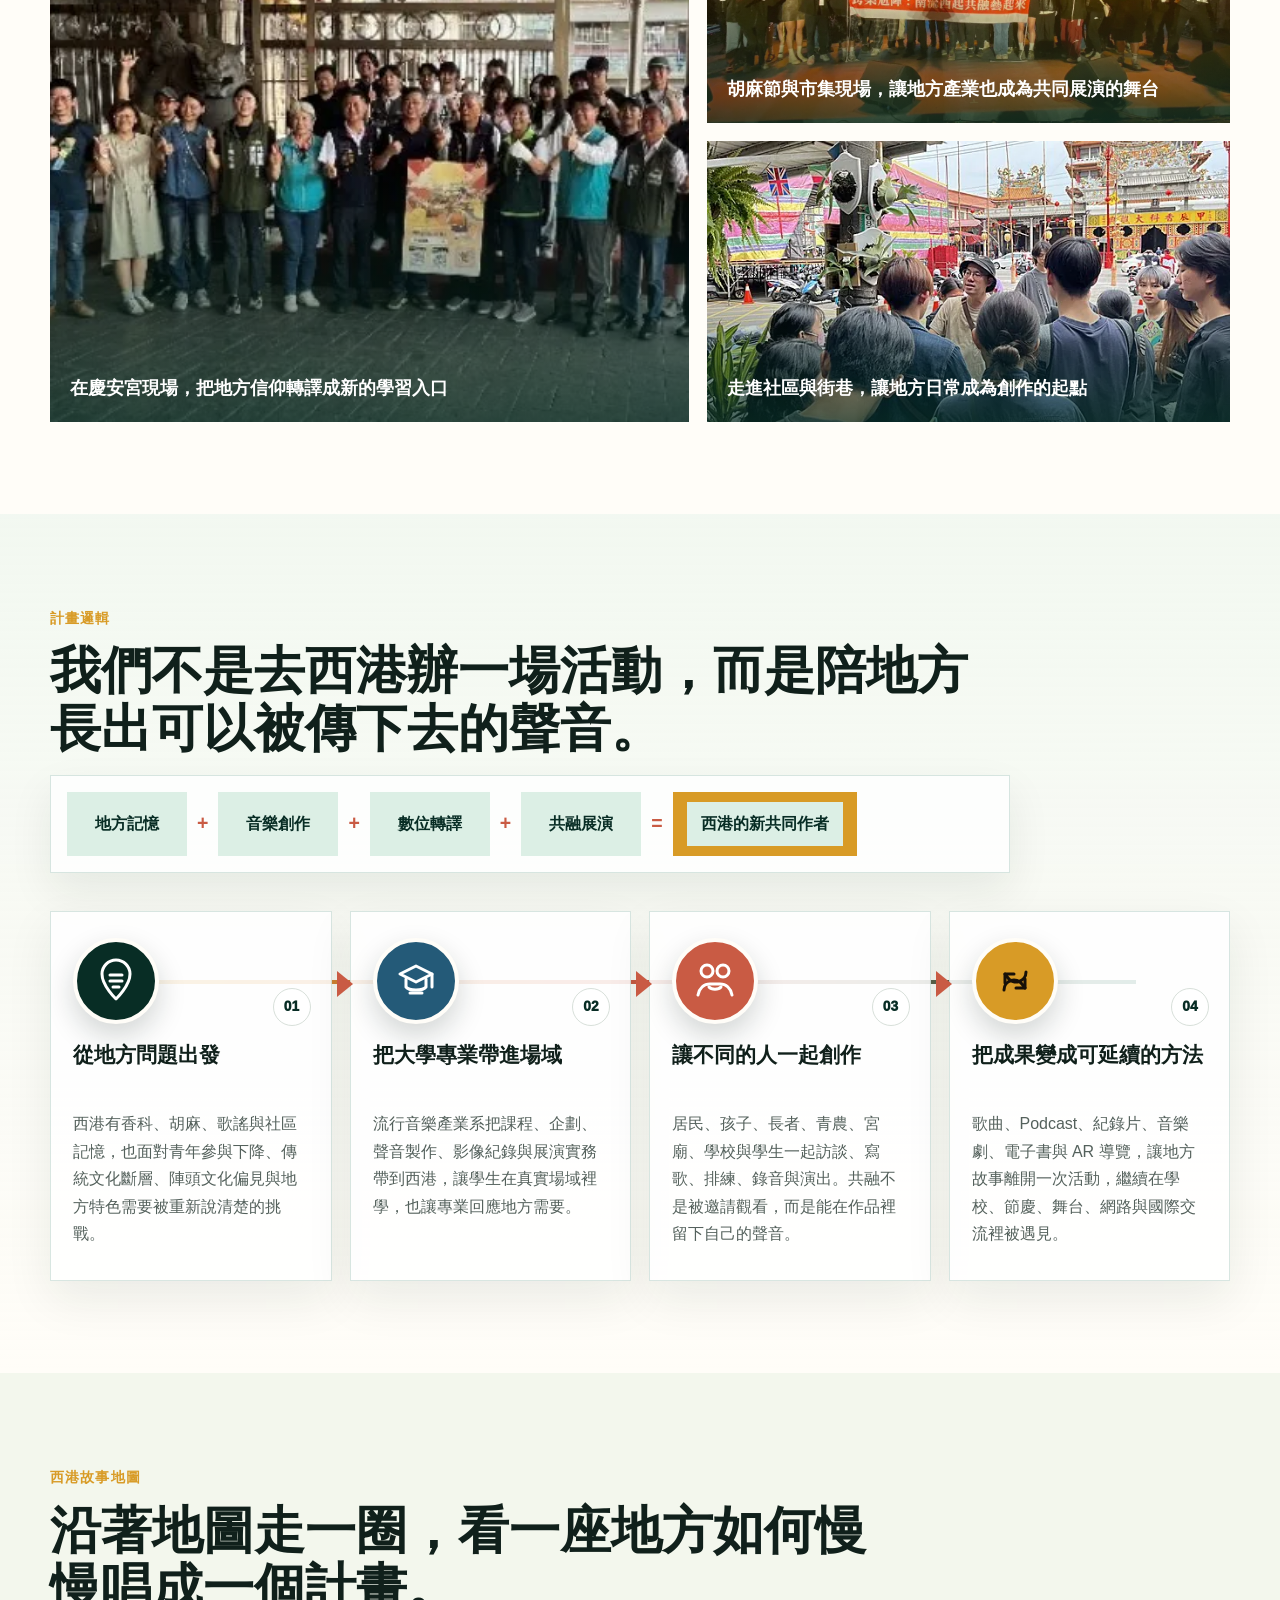
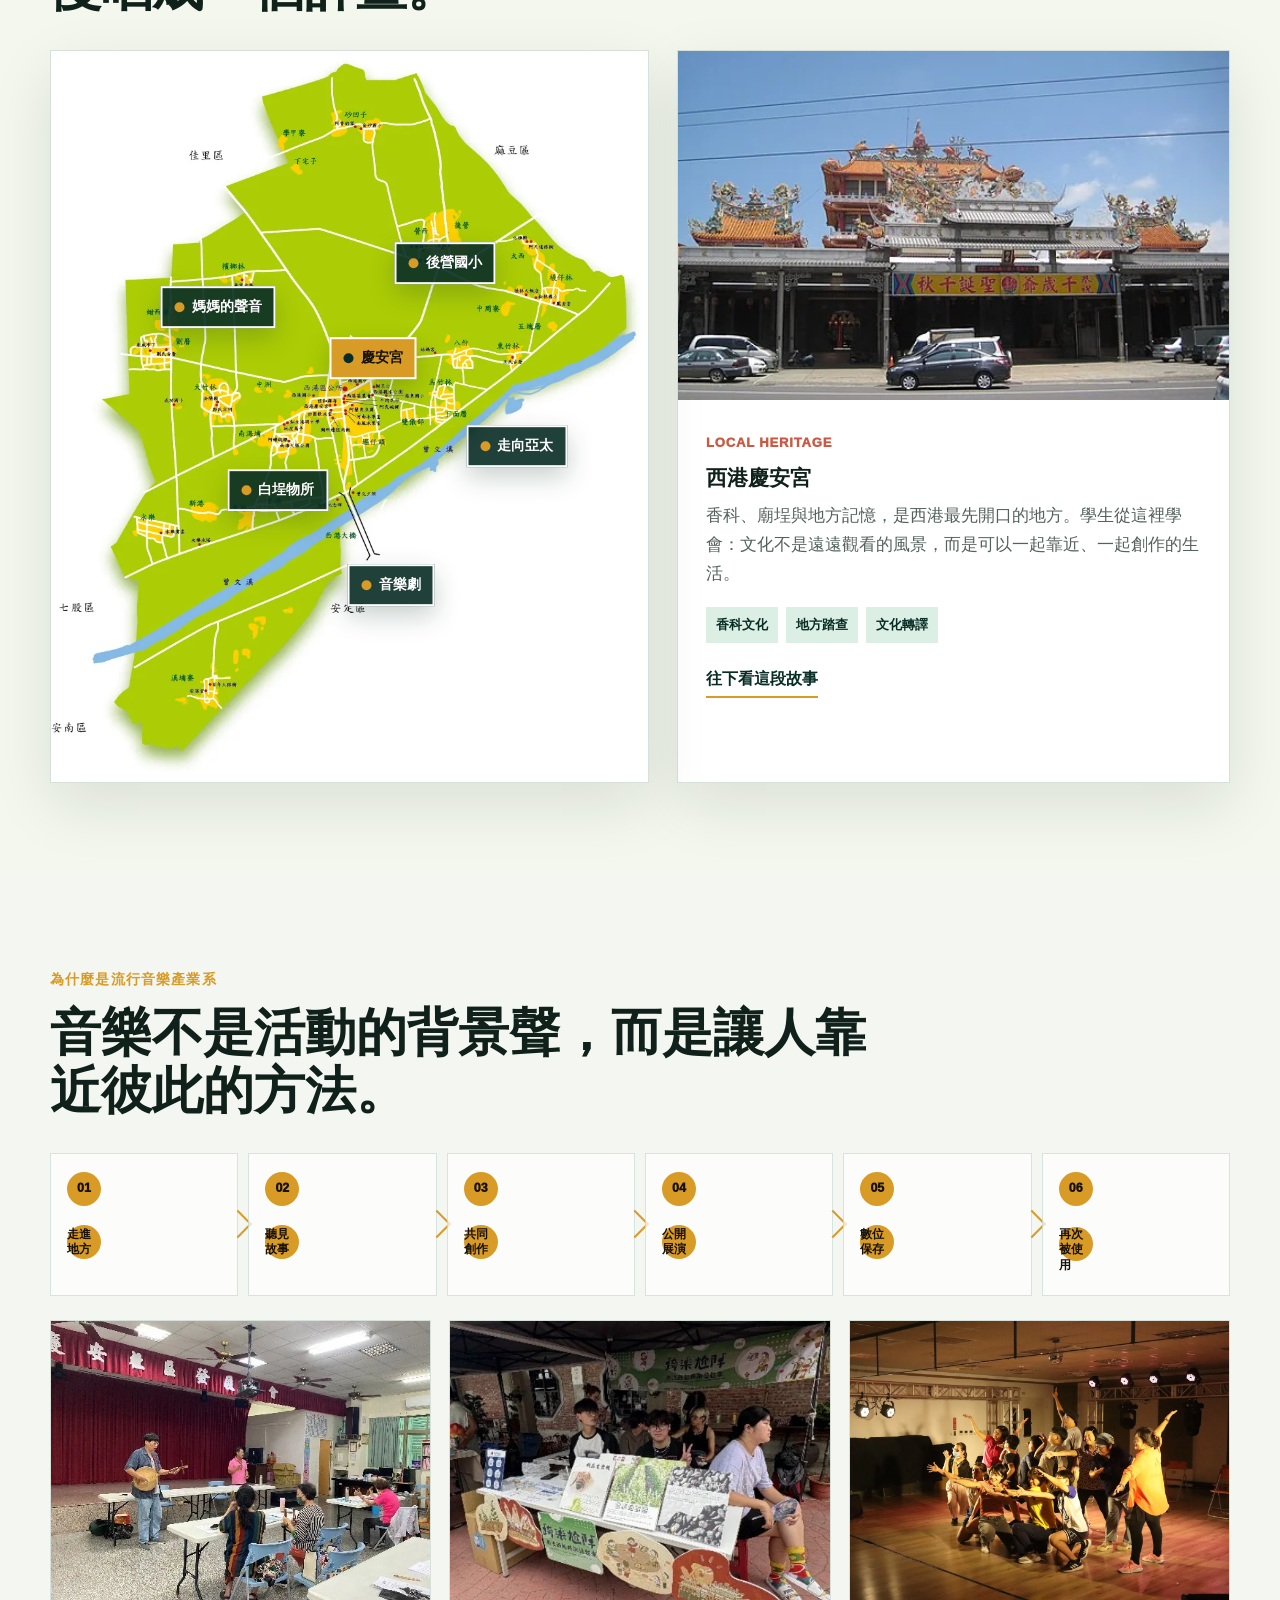
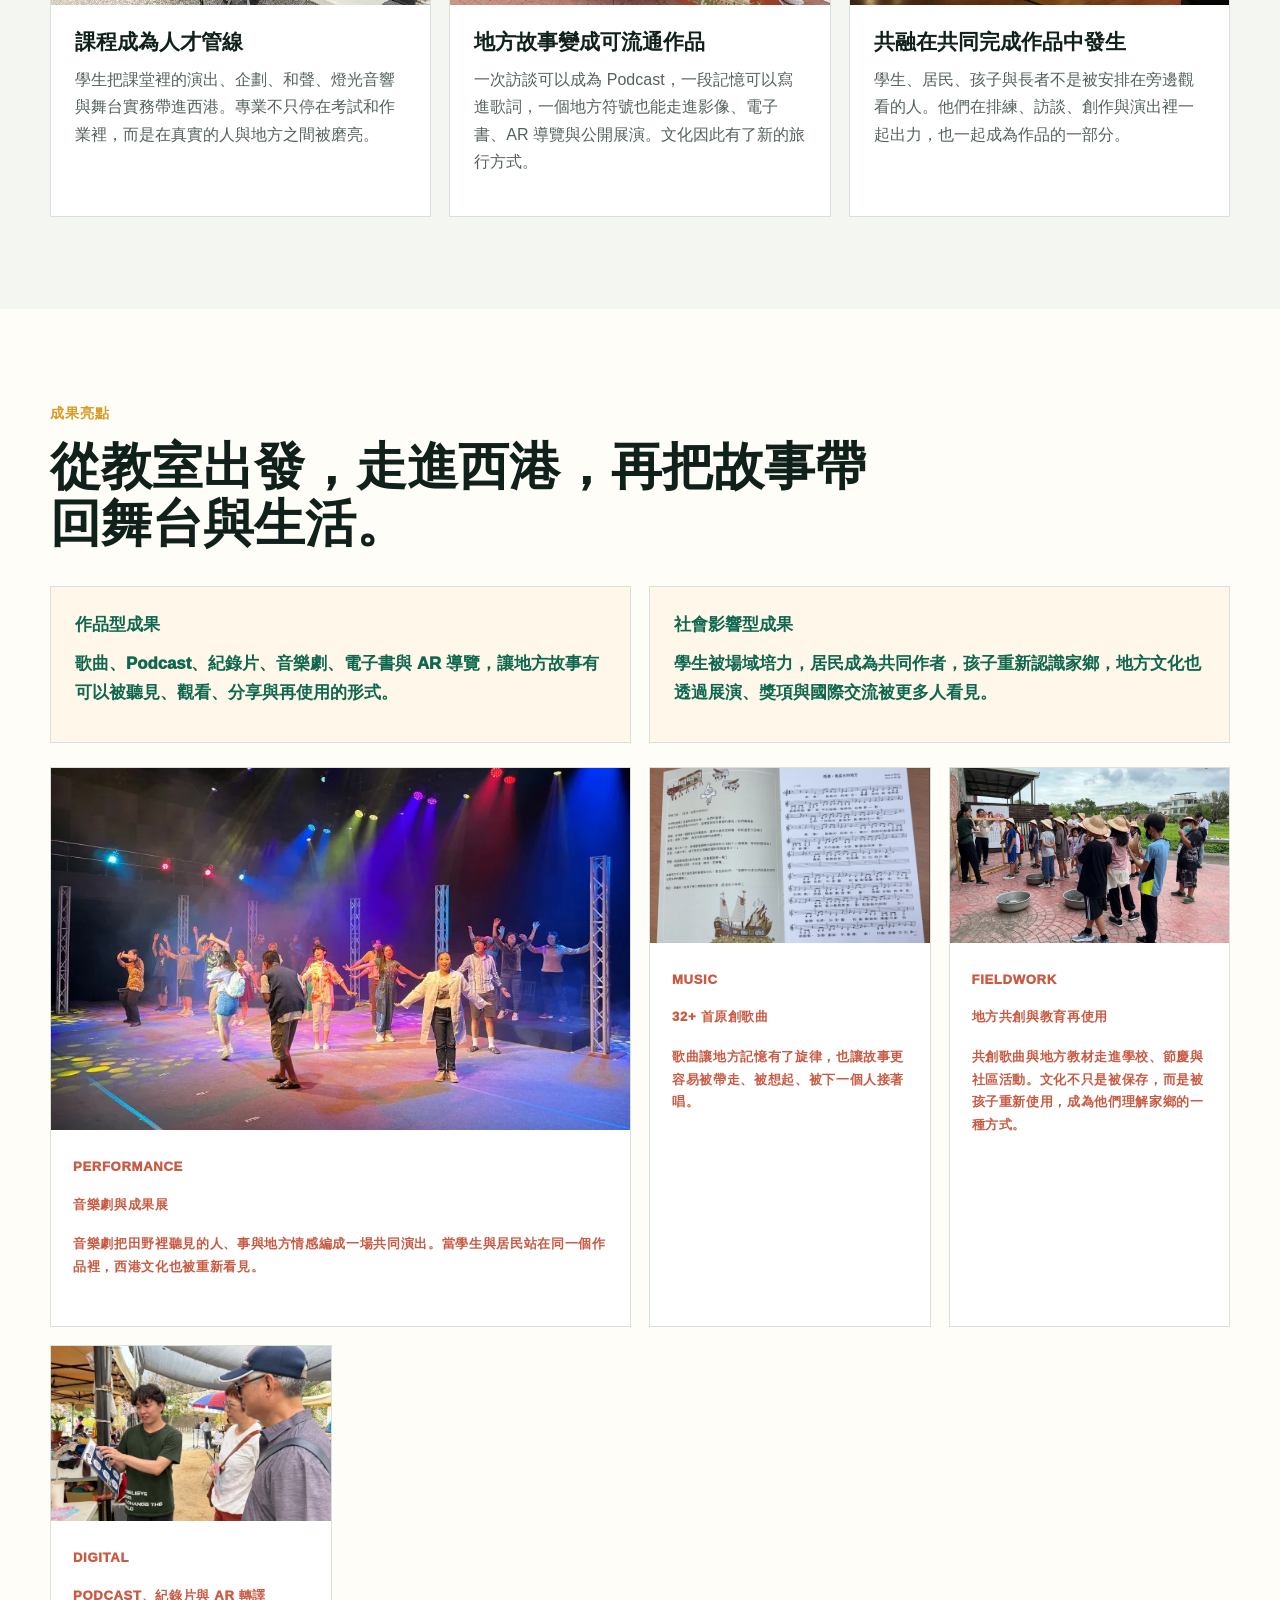
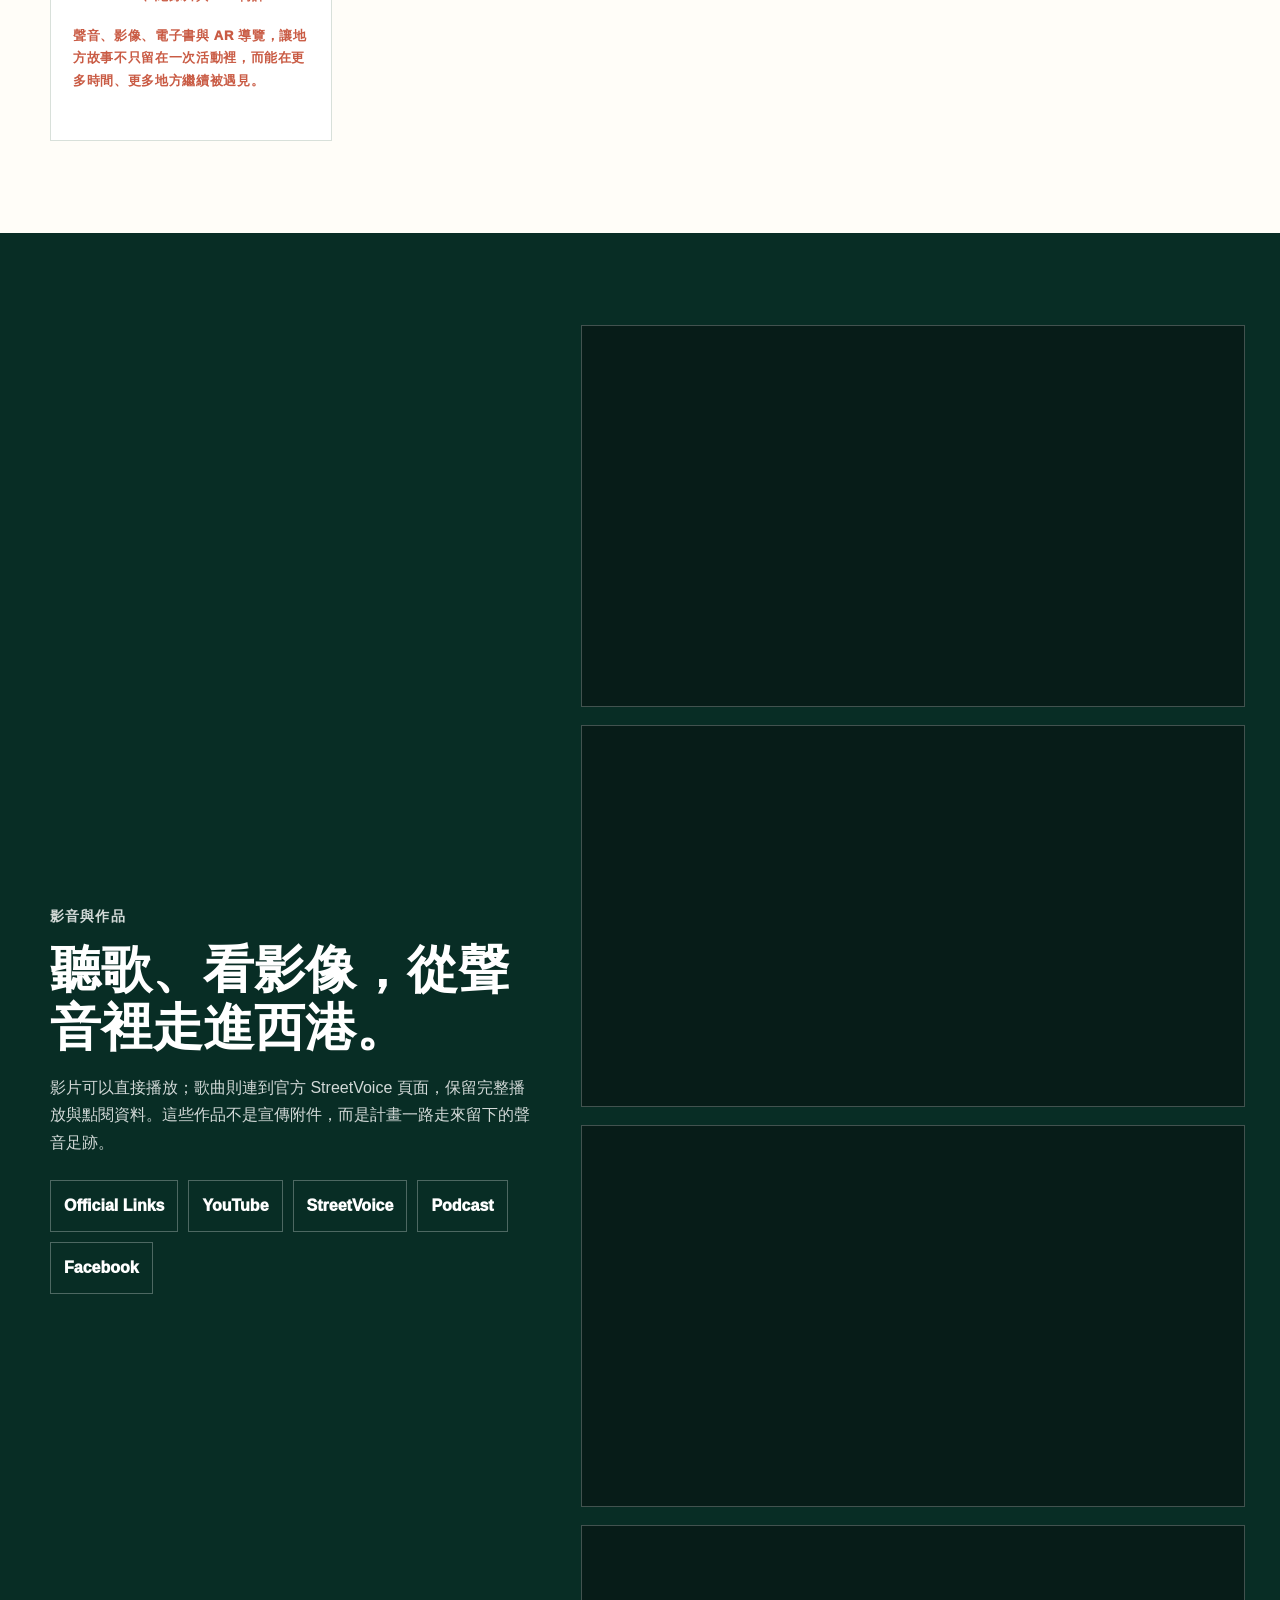
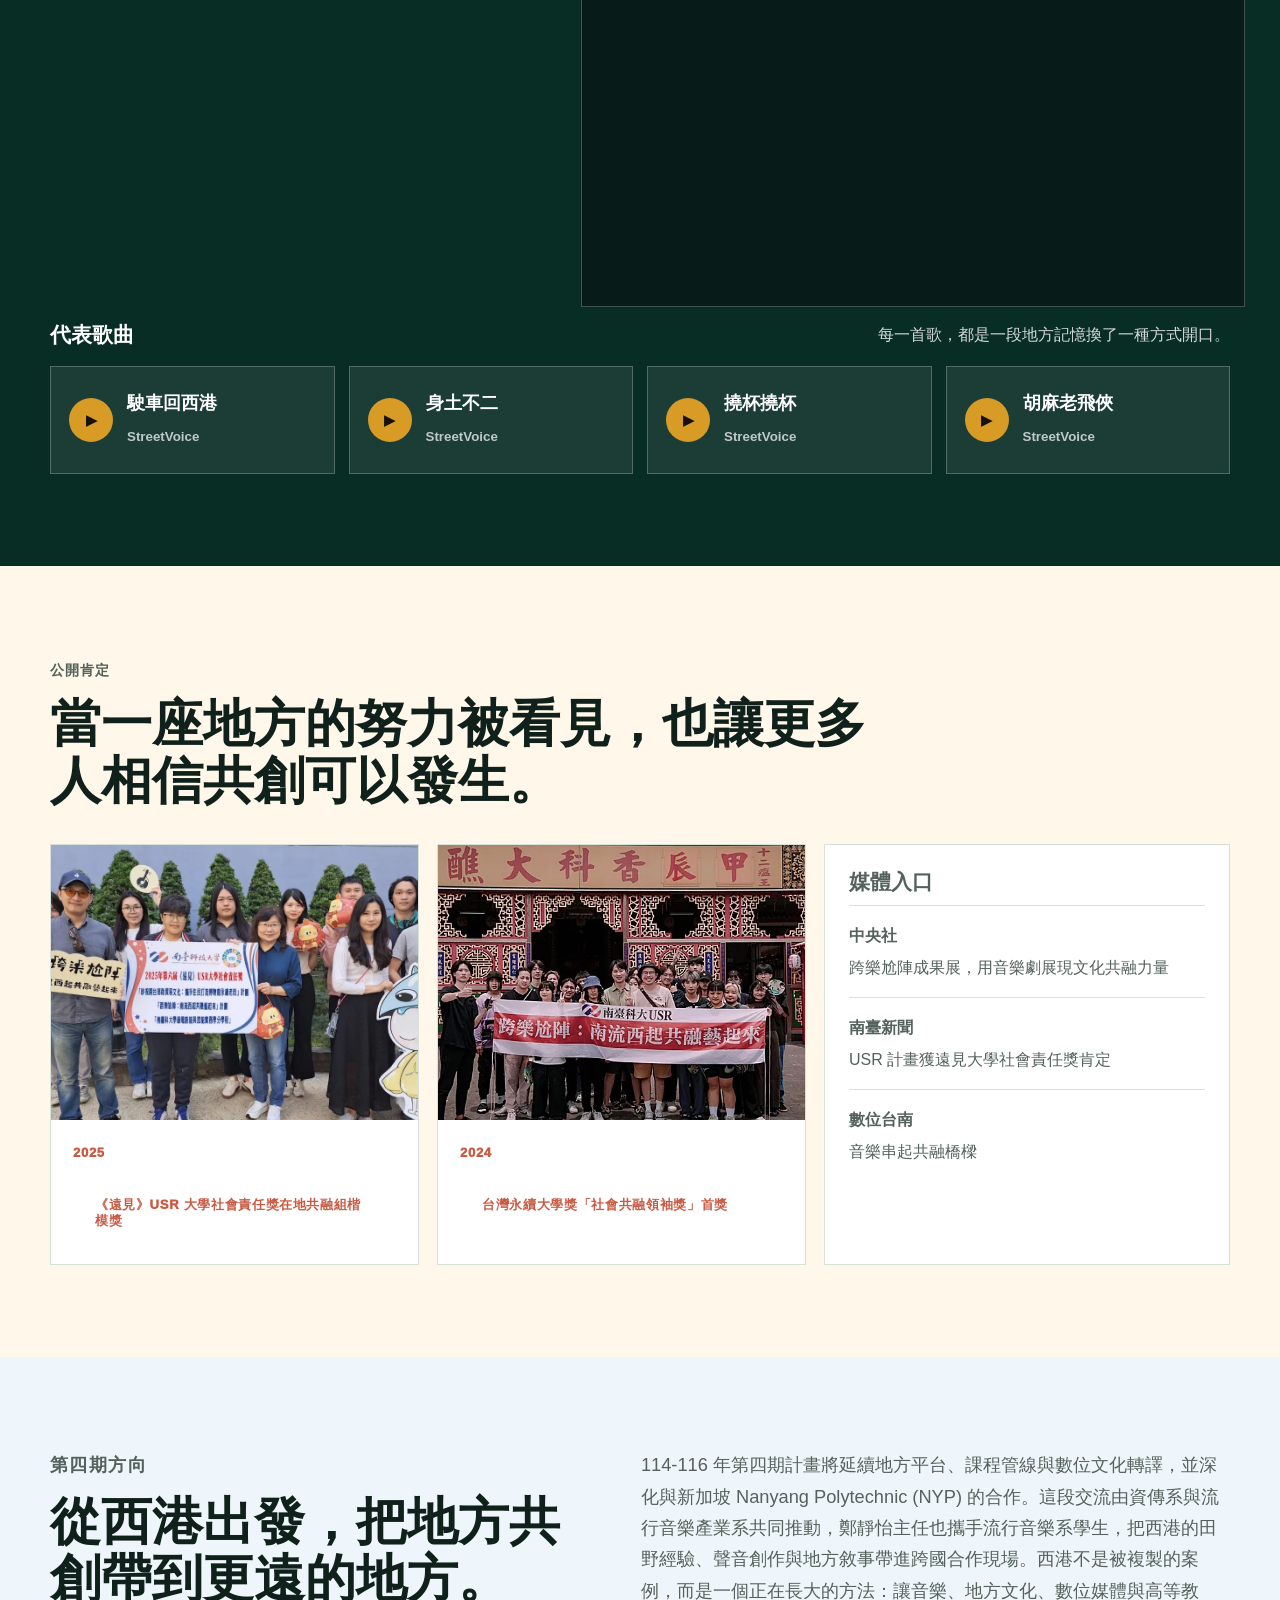
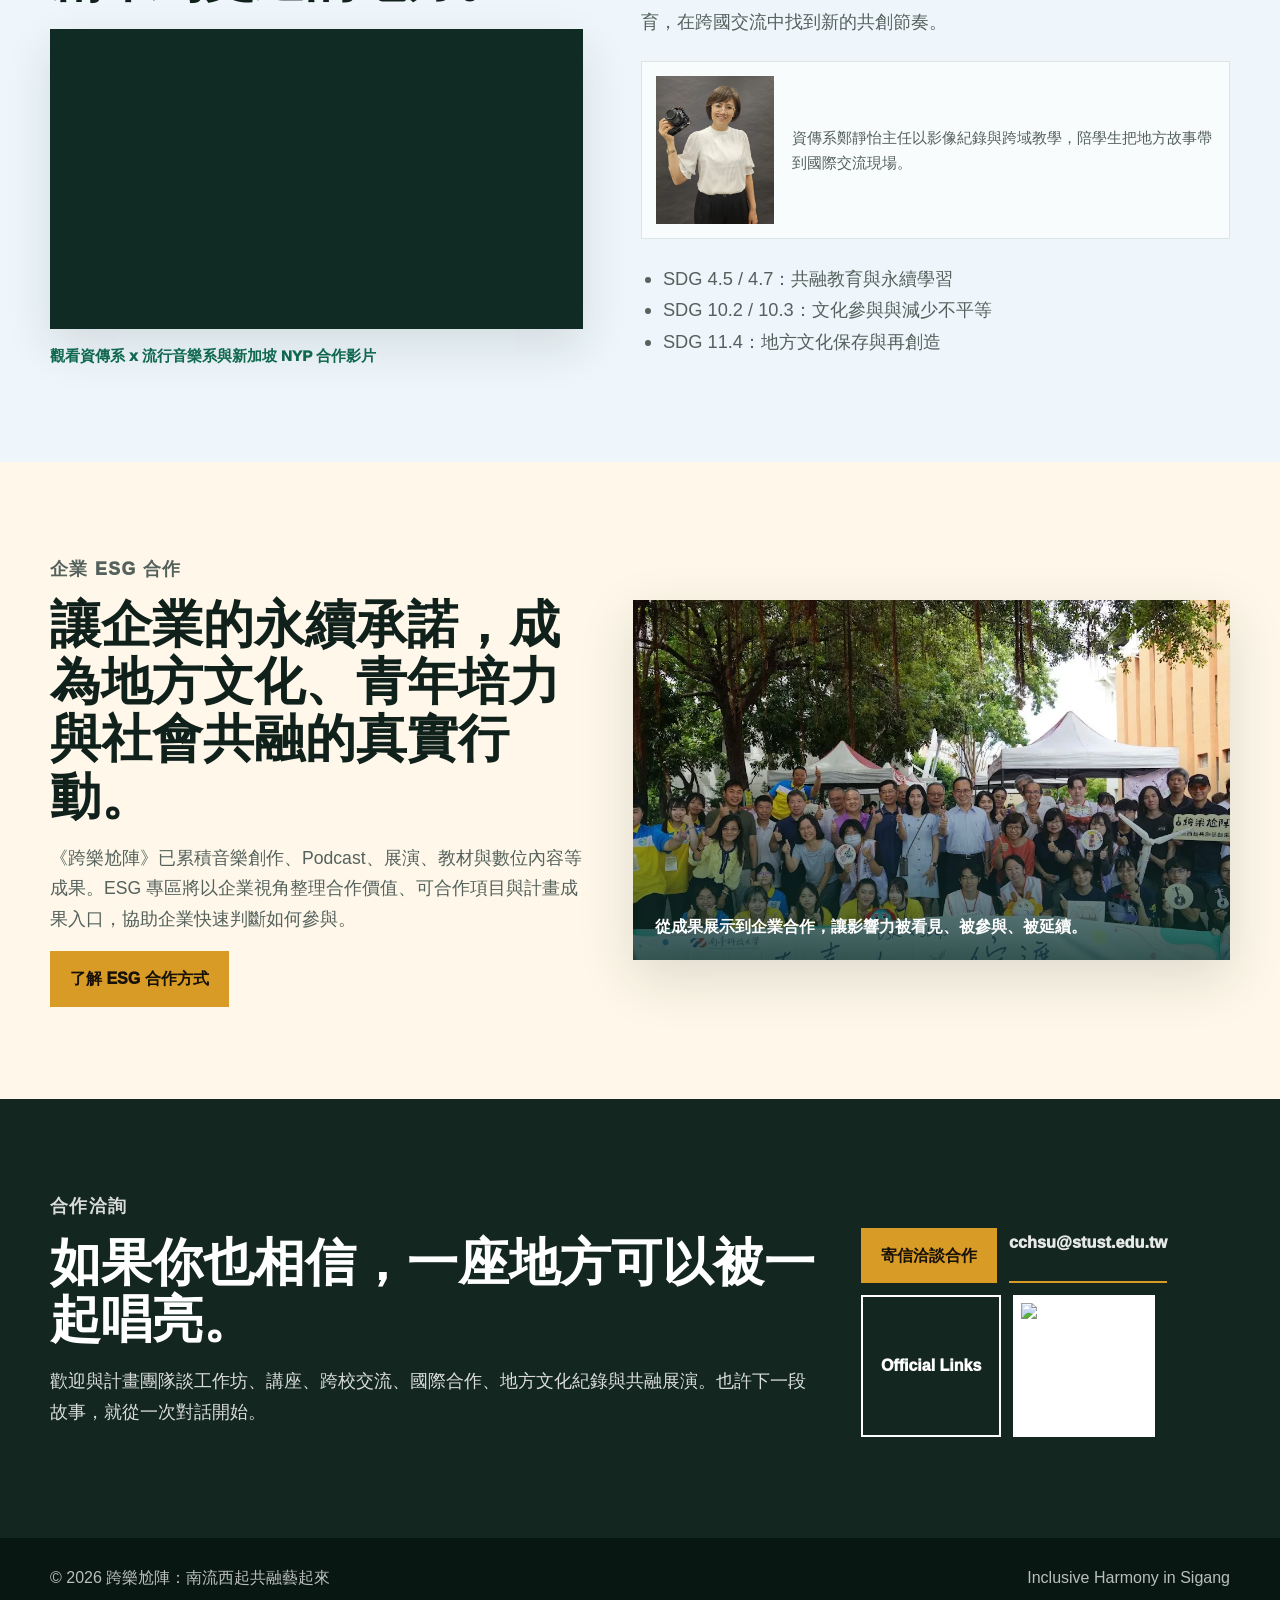
==== commit c1903811: "Deploy safer Houying school photo" ====
--- a/index.html
+++ b/index.html
@@ -67,7 +67,7 @@
         <div class="hero-gallery" aria-label="跨樂尬陣現場照片">
           <img class="hero-main-photo" src="assets/media/sigang-fieldwork.webp" alt="" />
           <img class="hero-side-photo top" src="assets/media/teacher-vocal-coaching.webp" alt="" />
-          <img class="hero-side-photo bottom" src="assets/media/children-music-camp.webp" alt="" />
+          <img class="hero-side-photo bottom" src="assets/media/houying-classroom-activity-2025.webp" alt="" />
         </div>
       </div>
     </section>
--- a/styles.css
+++ b/styles.css
@@ -1145,9 +1145,53 @@
   font-weight: 850;
 }
 
+.esg-moment-strip {
+  padding: 28px 0;
+  background: #10261f;
+}
+
+.esg-moment-grid {
+  display: grid;
+  grid-template-columns: 1.15fr .85fr 1fr;
+  gap: 14px;
+}
+
+.esg-moment-grid figure {
+  position: relative;
+  overflow: hidden;
+  min-height: 260px;
+  margin: 0;
+  background: var(--green-dark);
+}
+
+.esg-moment-grid img {
+  width: 100%;
+  height: 100%;
+  min-height: 260px;
+  object-fit: cover;
+}
+
+.esg-moment-grid figure::after {
+  position: absolute;
+  inset: 0;
+  background: linear-gradient(180deg, rgba(0, 0, 0, 0), rgba(0, 0, 0, .46));
+  content: "";
+}
+
+.esg-moment-grid figcaption {
+  position: absolute;
+  left: 18px;
+  bottom: 16px;
+  z-index: 1;
+  color: white;
+  font-size: 1.05rem;
+  font-weight: 950;
+}
+
 .esg-split,
 .esg-impact-layout,
-.esg-download-layout {
+.esg-download-layout,
+.esg-recognition-layout {
   display: grid;
   grid-template-columns: .78fr 1.22fr;
   gap: 42px;
@@ -1157,6 +1201,7 @@
 .esg-reason-grid,
 .partnership-grid,
 .case-grid,
+.esg-recognition-grid,
 .download-cards {
   display: grid;
   gap: 16px;
@@ -1196,7 +1241,8 @@
 .case-card p,
 .esg-impact li,
 .esg-downloads p,
-.download-cards span {
+.download-cards span,
+.esg-recognition-grid p {
   color: var(--muted);
 }
 
@@ -1389,6 +1435,9 @@
 }
 
 .partnership-grid article {
+  display: flex;
+  min-height: 100%;
+  flex-direction: column;
   overflow: hidden;
 }
 
@@ -1399,6 +1448,7 @@
 }
 
 .partnership-grid div {
+  flex: 1;
   padding: 20px;
 }
 
@@ -1445,6 +1495,56 @@
 .case-card a {
   display: inline-flex;
   margin-top: 8px;
+  padding-bottom: 3px;
+  border-bottom: 2px solid var(--gold);
+  color: var(--green-dark);
+  font-weight: 950;
+}
+
+.esg-recognition {
+  background: #f6faf7;
+}
+
+.esg-recognition .section-head p:last-child {
+  color: var(--muted);
+  font-size: 1.04rem;
+  line-height: 1.8;
+}
+
+.esg-recognition-grid {
+  grid-template-columns: repeat(3, 1fr);
+}
+
+.esg-recognition-grid article {
+  display: flex;
+  min-height: 300px;
+  padding: 24px;
+  flex-direction: column;
+  border: 1px solid var(--line);
+  background: white;
+  box-shadow: 0 18px 44px rgba(16, 32, 27, .08);
+}
+
+.esg-recognition-grid span {
+  color: var(--coral);
+  font-size: .78rem;
+  font-weight: 950;
+  letter-spacing: .08em;
+  text-transform: uppercase;
+}
+
+.esg-recognition-grid h3 {
+  margin-top: 12px;
+}
+
+.esg-recognition-grid p {
+  flex: 1;
+}
+
+.esg-recognition-grid a {
+  display: inline-flex;
+  align-self: flex-start;
+  margin-top: 10px;
   padding-bottom: 3px;
   border-bottom: 2px solid var(--gold);
   color: var(--green-dark);
@@ -1582,6 +1682,11 @@
 .contact-box p {
   color: rgba(255, 255, 255, .84);
   font-size: 1.12rem;
+}
+
+.contact-box p a {
+  color: white;
+  font-weight: 950;
 }
 
 .contact-actions {
@@ -1828,6 +1933,7 @@
   .esg-pathway-layout,
   .esg-impact-layout,
   .esg-download-layout,
+  .esg-recognition-layout,
   .brief-hero-layout,
   .brief-split {
     grid-template-columns: 1fr;
@@ -1850,11 +1956,13 @@
   .path-grid,
   .esg-reason-grid,
   .case-grid,
+  .esg-recognition-grid,
   .download-cards {
     grid-template-columns: repeat(2, 1fr);
   }
 
   .esg-proof-grid,
+  .esg-moment-grid,
   .partnership-grid {
     grid-template-columns: 1fr;
   }
@@ -2002,6 +2110,7 @@
   .slide-grid,
   .esg-reason-grid,
   .case-grid,
+  .esg-recognition-grid,
   .download-cards {
     grid-template-columns: 1fr;
   }
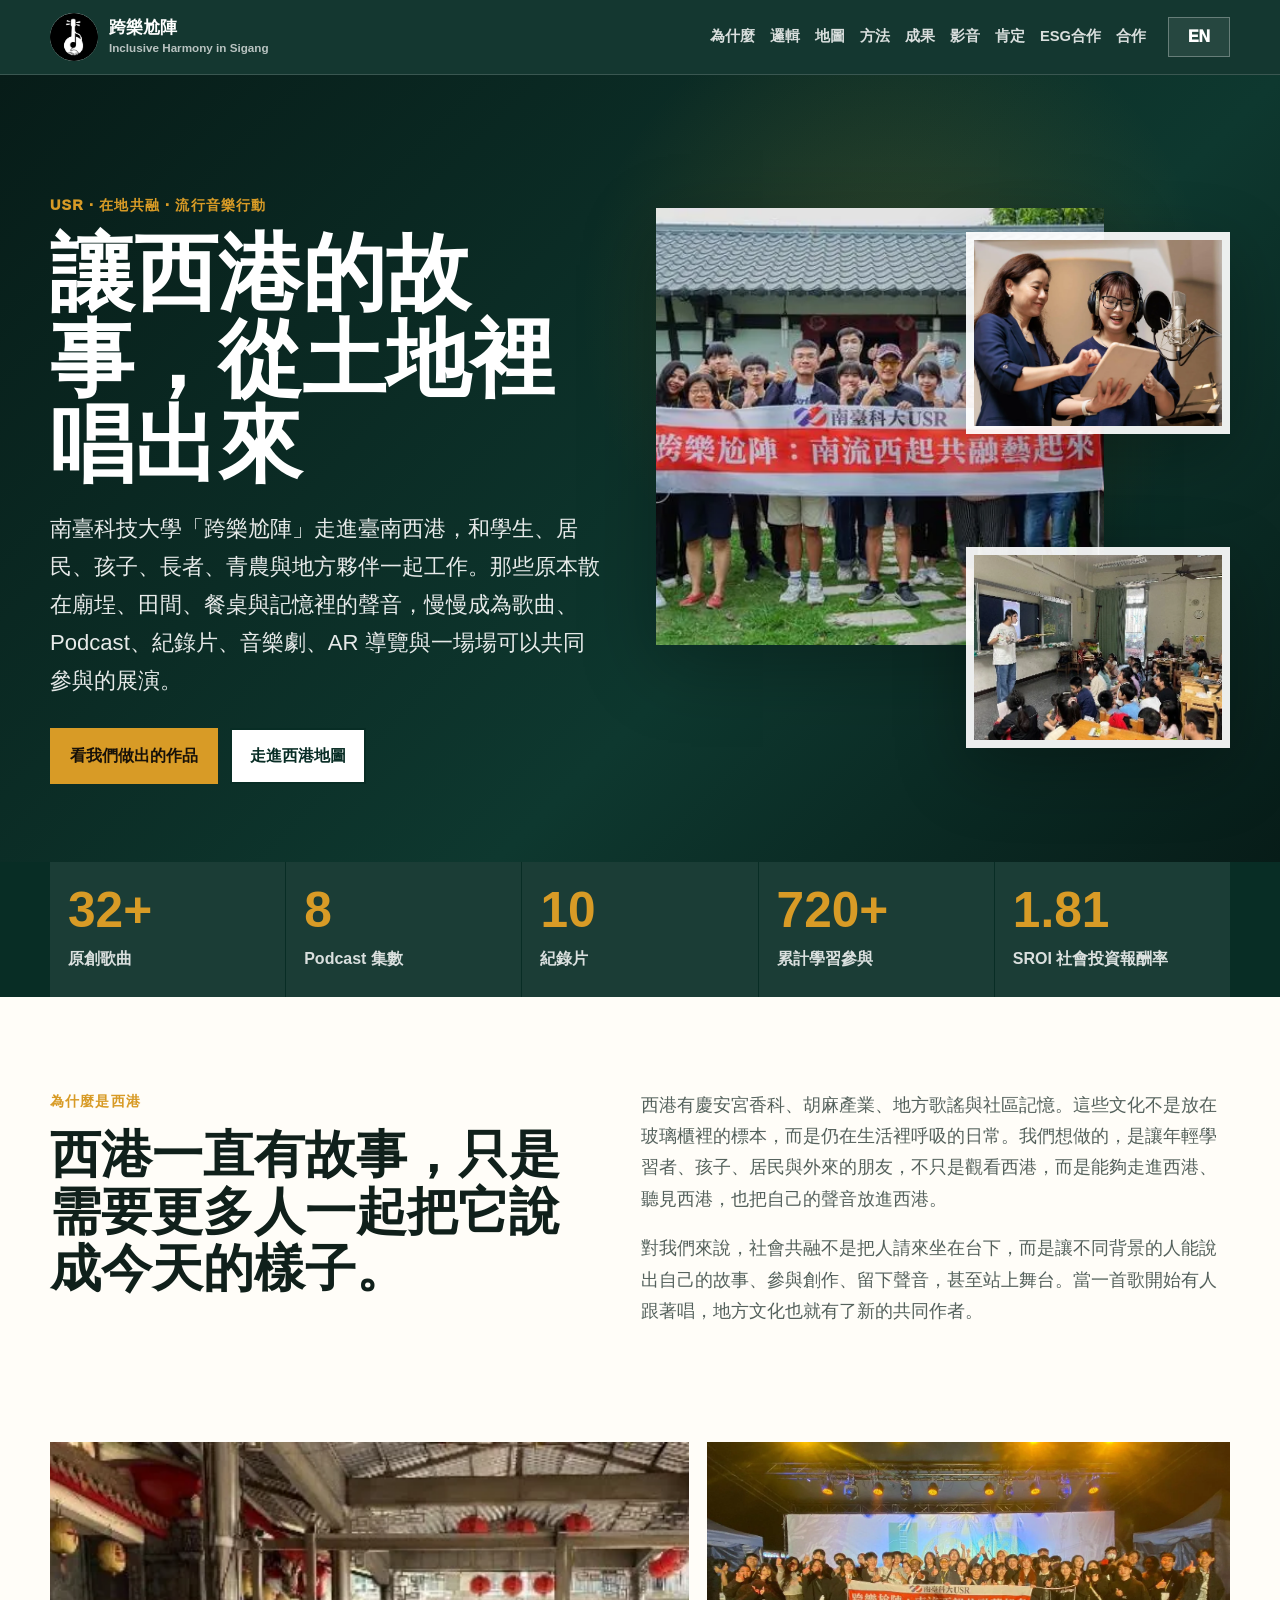
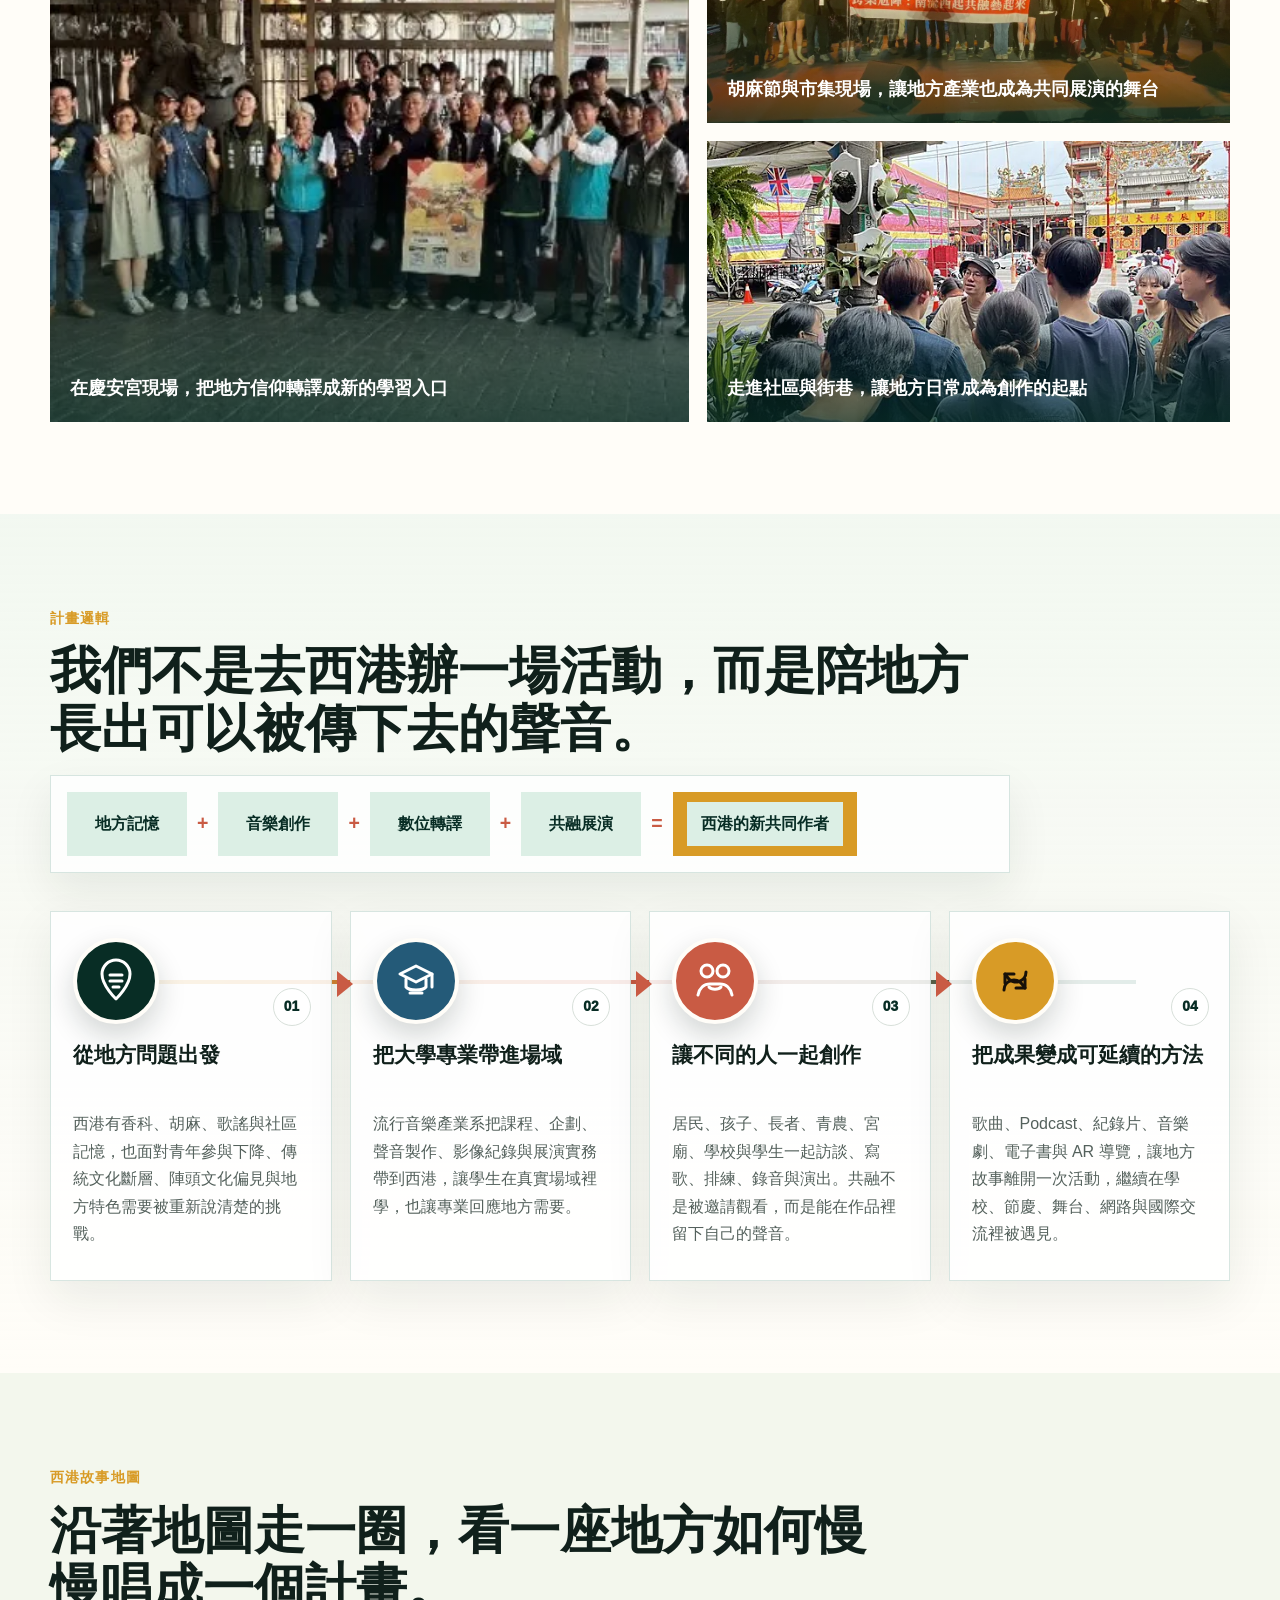
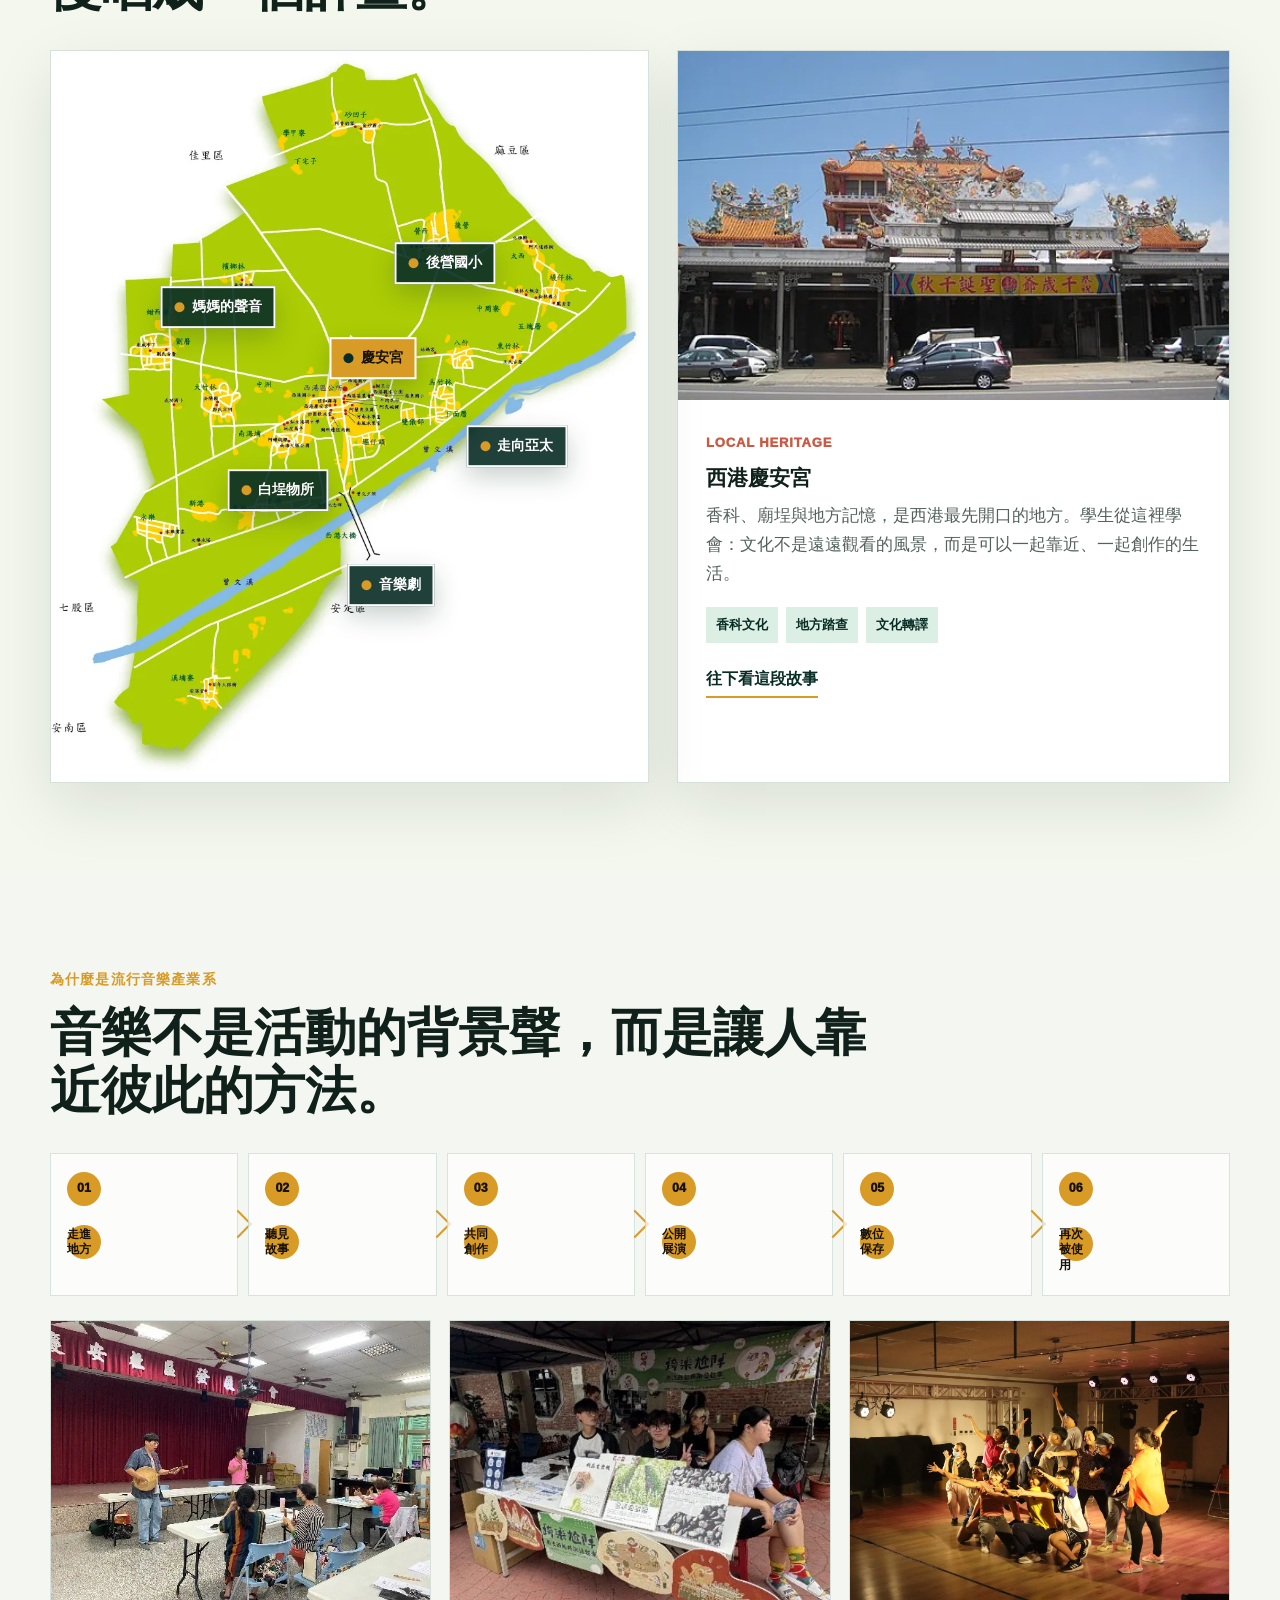
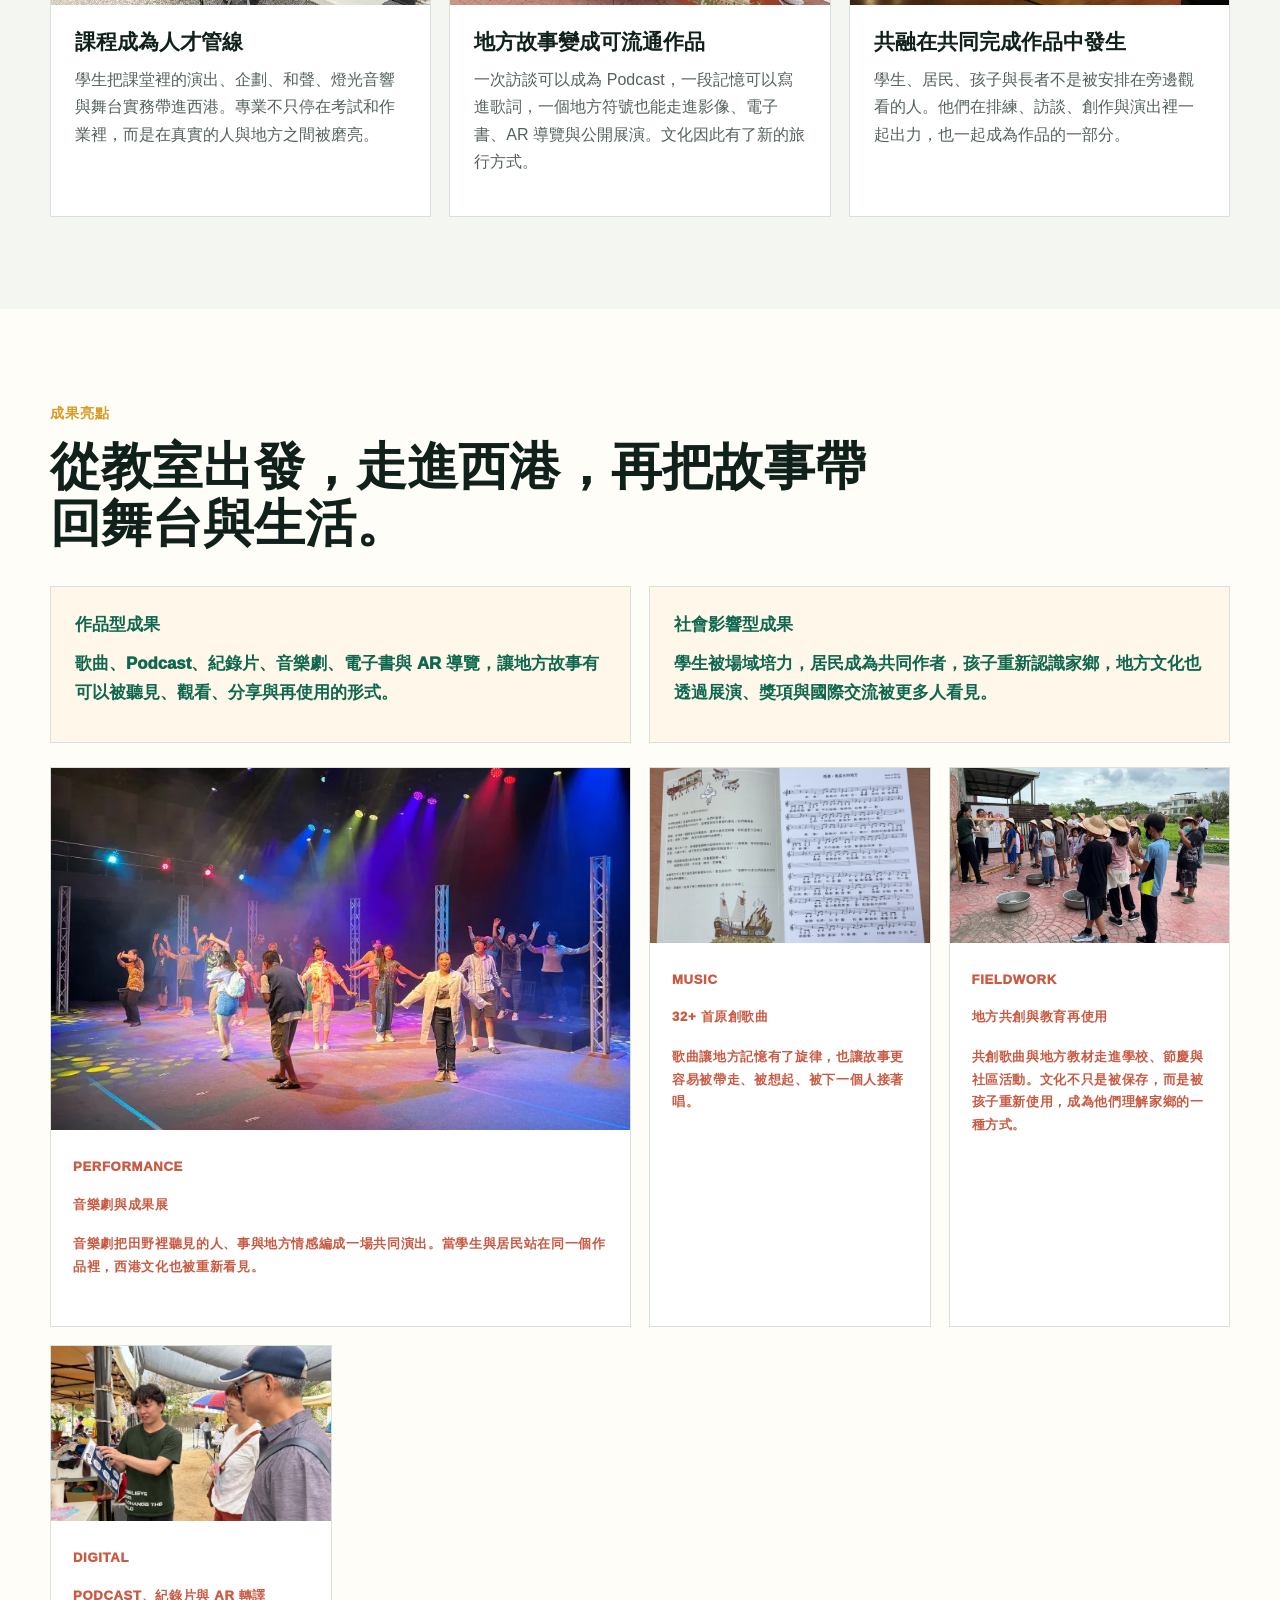
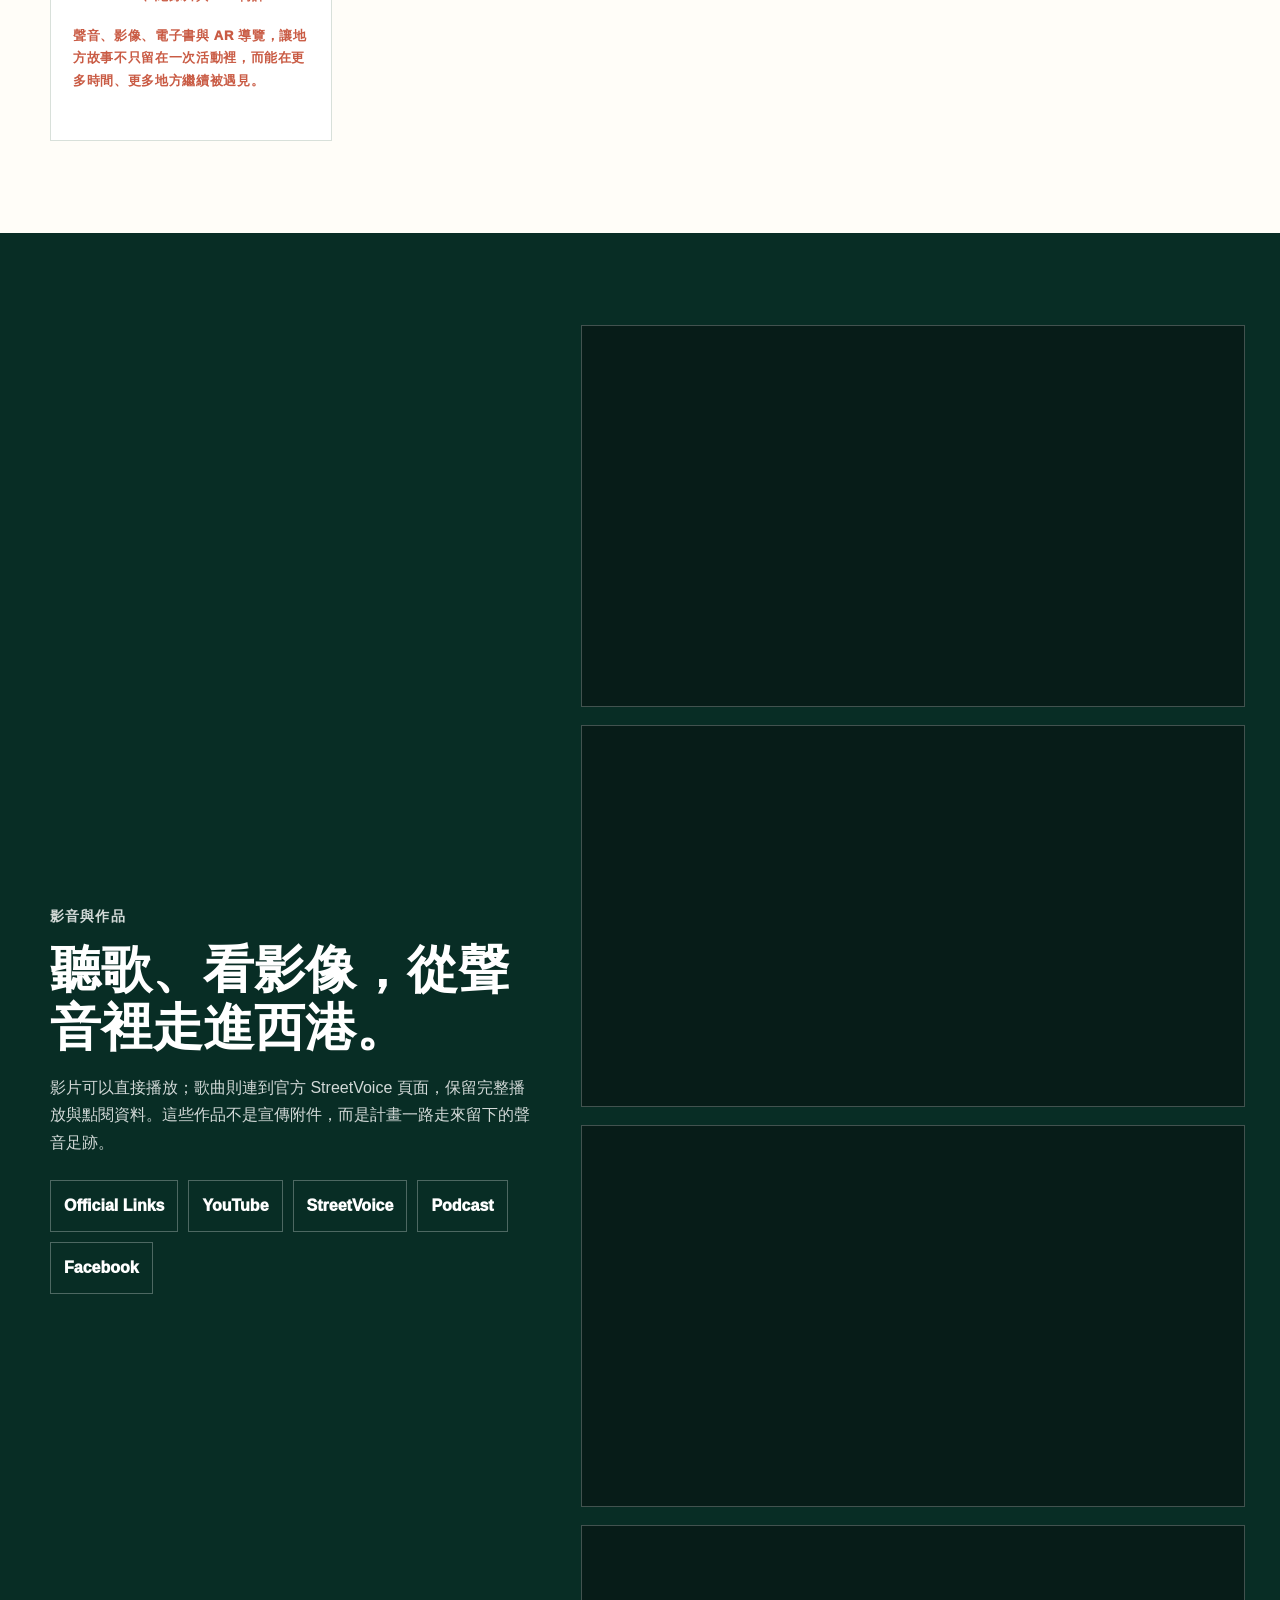
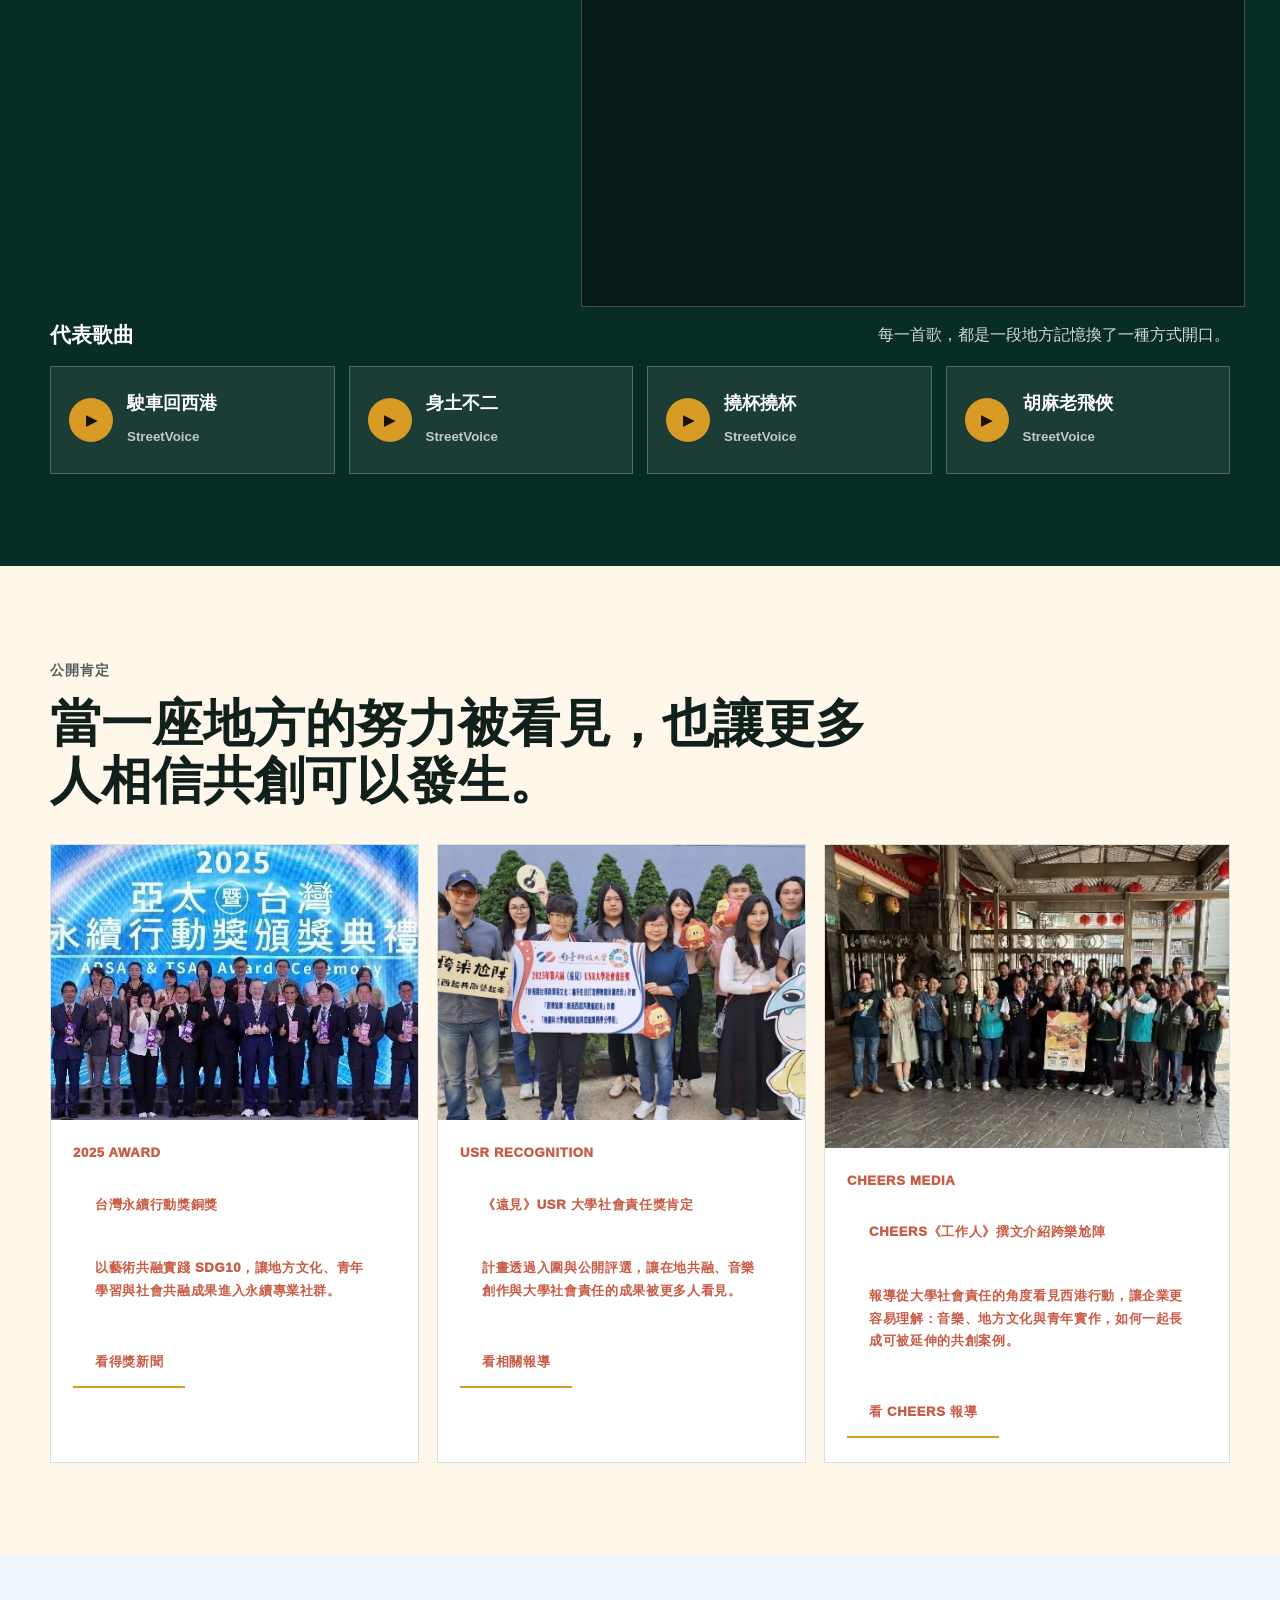
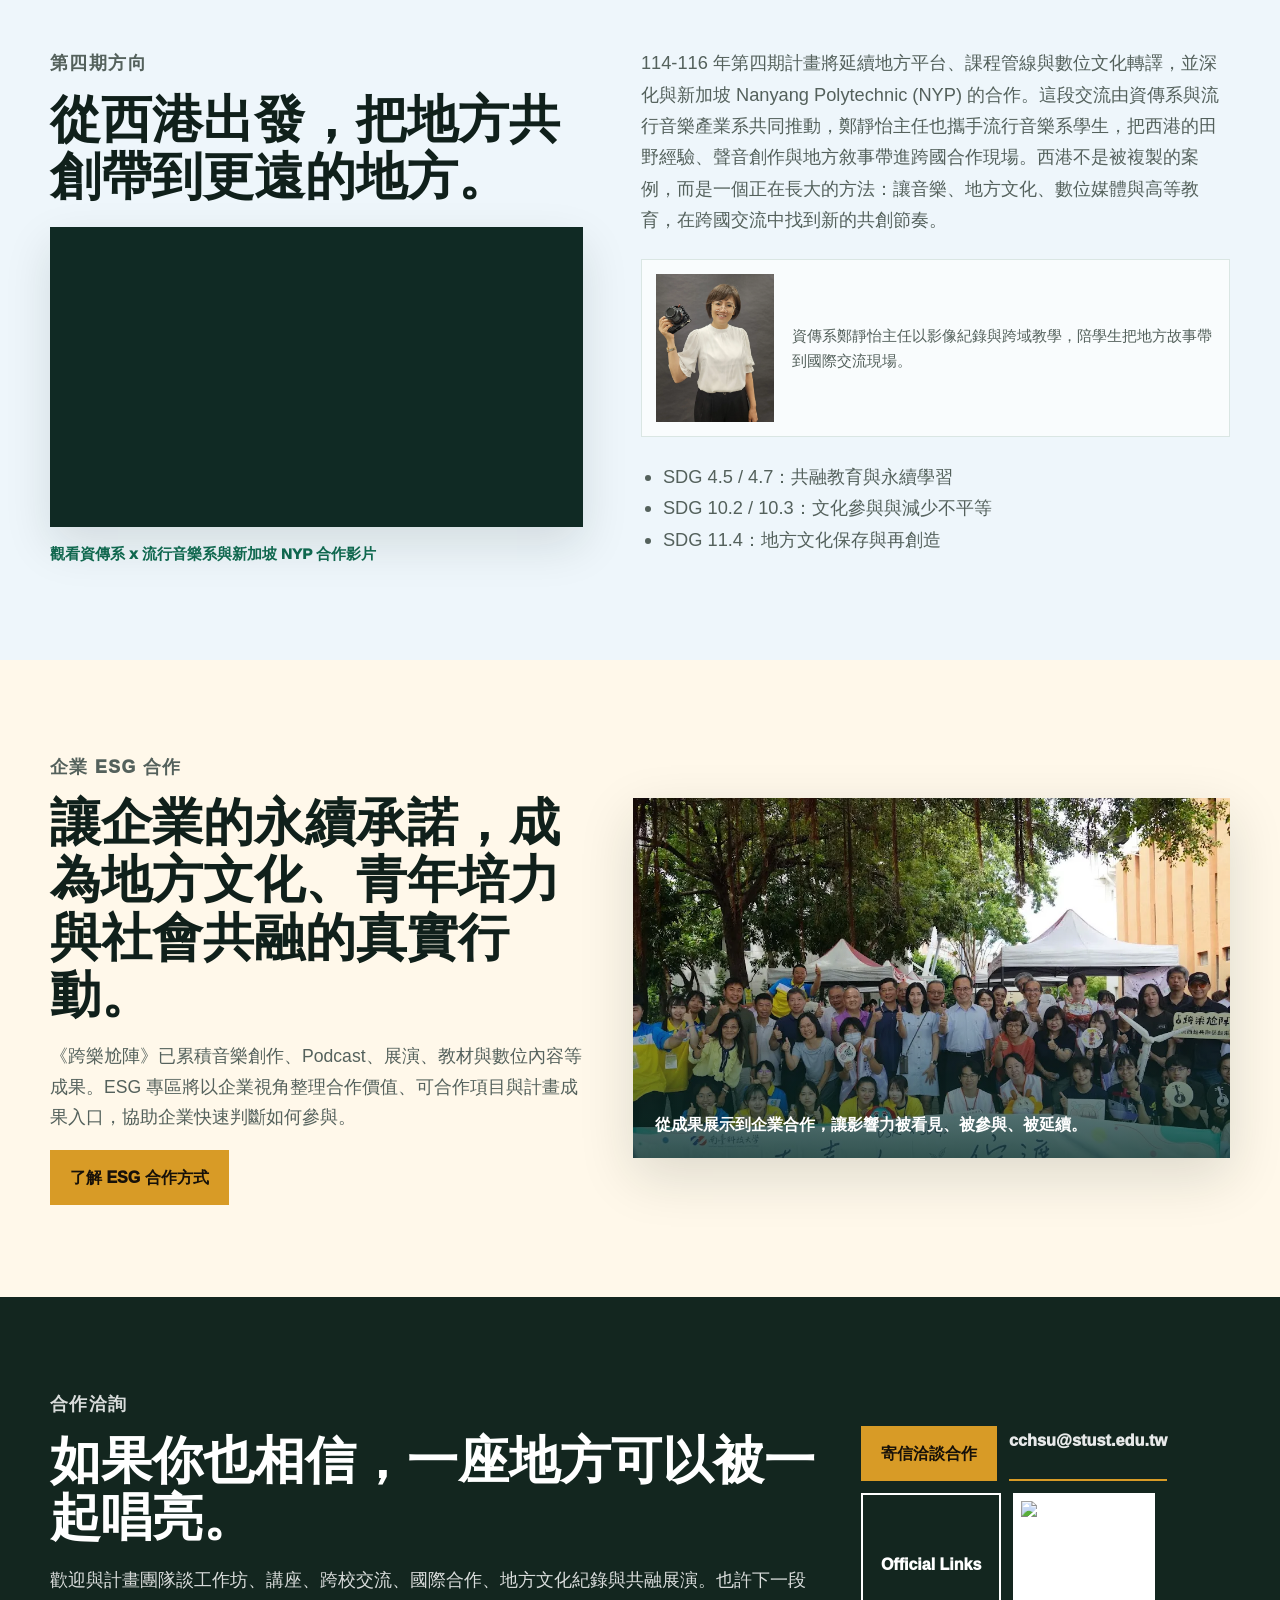
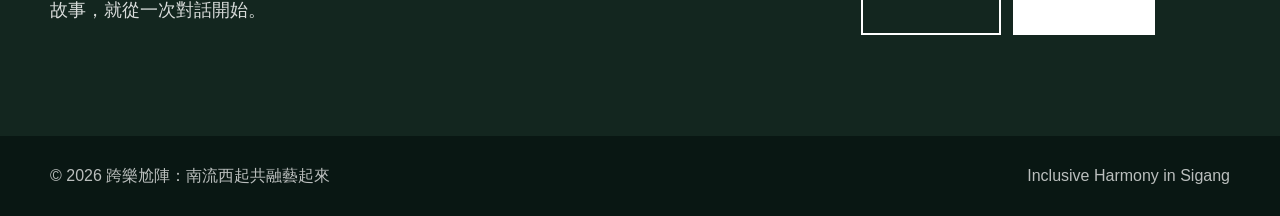
==== commit 3276ff01: "Deploy homepage recognition links" ====
--- a/index.html
+++ b/index.html
@@ -434,29 +434,25 @@
         </div>
         <div class="recognition-grid">
           <article class="award-card">
+            <img src="assets/media/esg-award-recognition-2025.webp" alt="" />
+            <span>2025 Award</span>
+            <h3><span class="zh">台灣永續行動獎銅獎</span><span class="en">Taiwan Sustainability Action Award, Bronze</span></h3>
+            <p><span class="zh">以藝術共融實踐 SDG10，讓地方文化、青年學習與社會共融成果進入永續專業社群。</span><span class="en">The project practices SDG 10 through inclusive arts, bringing local culture, youth learning, and social inclusion into the sustainability community.</span></p>
+            <a href="https://news.stust.edu.tw/pid/8484" target="_blank" rel="noreferrer"><span class="zh">看得獎新聞</span><span class="en">Read the award news</span></a>
+          </article>
+          <article class="award-card">
             <img src="assets/media/award-foresight.webp" alt="" />
-            <span>2025</span>
-            <h3><span class="zh">《遠見》USR 大學社會責任獎在地共融組楷模獎</span><span class="en">Global Views USR Award, Local Inclusion Model Award</span></h3>
+            <span>USR Recognition</span>
+            <h3><span class="zh">《遠見》USR 大學社會責任獎肯定</span><span class="en">Recognized by the Global Views USR Award</span></h3>
+            <p><span class="zh">計畫透過入圍與公開評選，讓在地共融、音樂創作與大學社會責任的成果被更多人看見。</span><span class="en">Through public selection and recognition, the project makes local inclusion, music creation, and university social responsibility more visible.</span></p>
+            <a href="https://news.stust.edu.tw/pid/7332" target="_blank" rel="noreferrer"><span class="zh">看相關報導</span><span class="en">Read the report</span></a>
           </article>
           <article class="award-card">
-            <img src="assets/media/temple-group.webp" alt="" />
-            <span>2024</span>
-            <h3><span class="zh">台灣永續大學獎「社會共融領袖獎」首獎</span><span class="en">Taiwan Sustainability University Award, Social Inclusion Leadership</span></h3>
-          </article>
-          <article class="news-list">
-            <h3><span class="zh">媒體入口</span><span class="en">Media Links</span></h3>
-            <a href="https://www.cna.com.tw/postwrite/chi/390622" target="_blank" rel="noreferrer">
-              <strong><span class="zh">中央社</span><span class="en">CNA</span></strong>
-              <span><span class="zh">跨樂尬陣成果展，用音樂劇展現文化共融力量</span><span class="en">Musical theatre showcase highlights cultural inclusion</span></span>
-            </a>
-            <a href="https://news.stust.edu.tw/pid/7382" target="_blank" rel="noreferrer">
-              <strong><span class="zh">南臺新聞</span><span class="en">STUST News</span></strong>
-              <span><span class="zh">USR 計畫獲遠見大學社會責任獎肯定</span><span class="en">USR project recognized by Global Views</span></span>
-            </a>
-            <a href="http://tn.news.tnn.tw/news.html?c=6&id=171930" target="_blank" rel="noreferrer">
-              <strong><span class="zh">數位台南</span><span class="en">TNN News</span></strong>
-              <span><span class="zh">音樂串起共融橋樑</span><span class="en">Music builds bridges for inclusion</span></span>
-            </a>
+            <img src="assets/media/qingan-ar-showcase-2025.webp" alt="" />
+            <span>Cheers Media</span>
+            <h3><span class="zh">Cheers《工作人》撰文介紹跨樂尬陣</span><span class="en">Featured by Cheers WORKLIFE</span></h3>
+            <p><span class="zh">報導從大學社會責任的角度看見西港行動，讓企業更容易理解：音樂、地方文化與青年實作，如何一起長成可被延伸的共創案例。</span><span class="en">The article frames the Sigang project through university social responsibility, showing how music, local culture, and youth practice can grow into a scalable co-creation case.</span></p>
+            <a href="https://www.cheers.com.tw/article/article.action?id=5104314&page=2" target="_blank" rel="noreferrer"><span class="zh">看 Cheers 報導</span><span class="en">Read the Cheers article</span></a>
           </article>
         </div>
       </div>
--- a/styles.css
+++ b/styles.css
@@ -986,7 +986,9 @@
 }
 
 .award-card span,
-.award-card h3 {
+.award-card h3,
+.award-card p,
+.award-card a {
   margin-left: 22px;
   margin-right: 22px;
 }
@@ -996,7 +998,20 @@
 }
 
 .award-card h3 {
+  margin-bottom: 12px;
+}
+
+.award-card p {
+  color: var(--muted);
+}
+
+.award-card a {
+  display: inline-flex;
   margin-bottom: 24px;
+  padding-bottom: 3px;
+  border-bottom: 2px solid var(--gold);
+  color: var(--green-dark);
+  font-weight: 950;
 }
 
 .news-list {
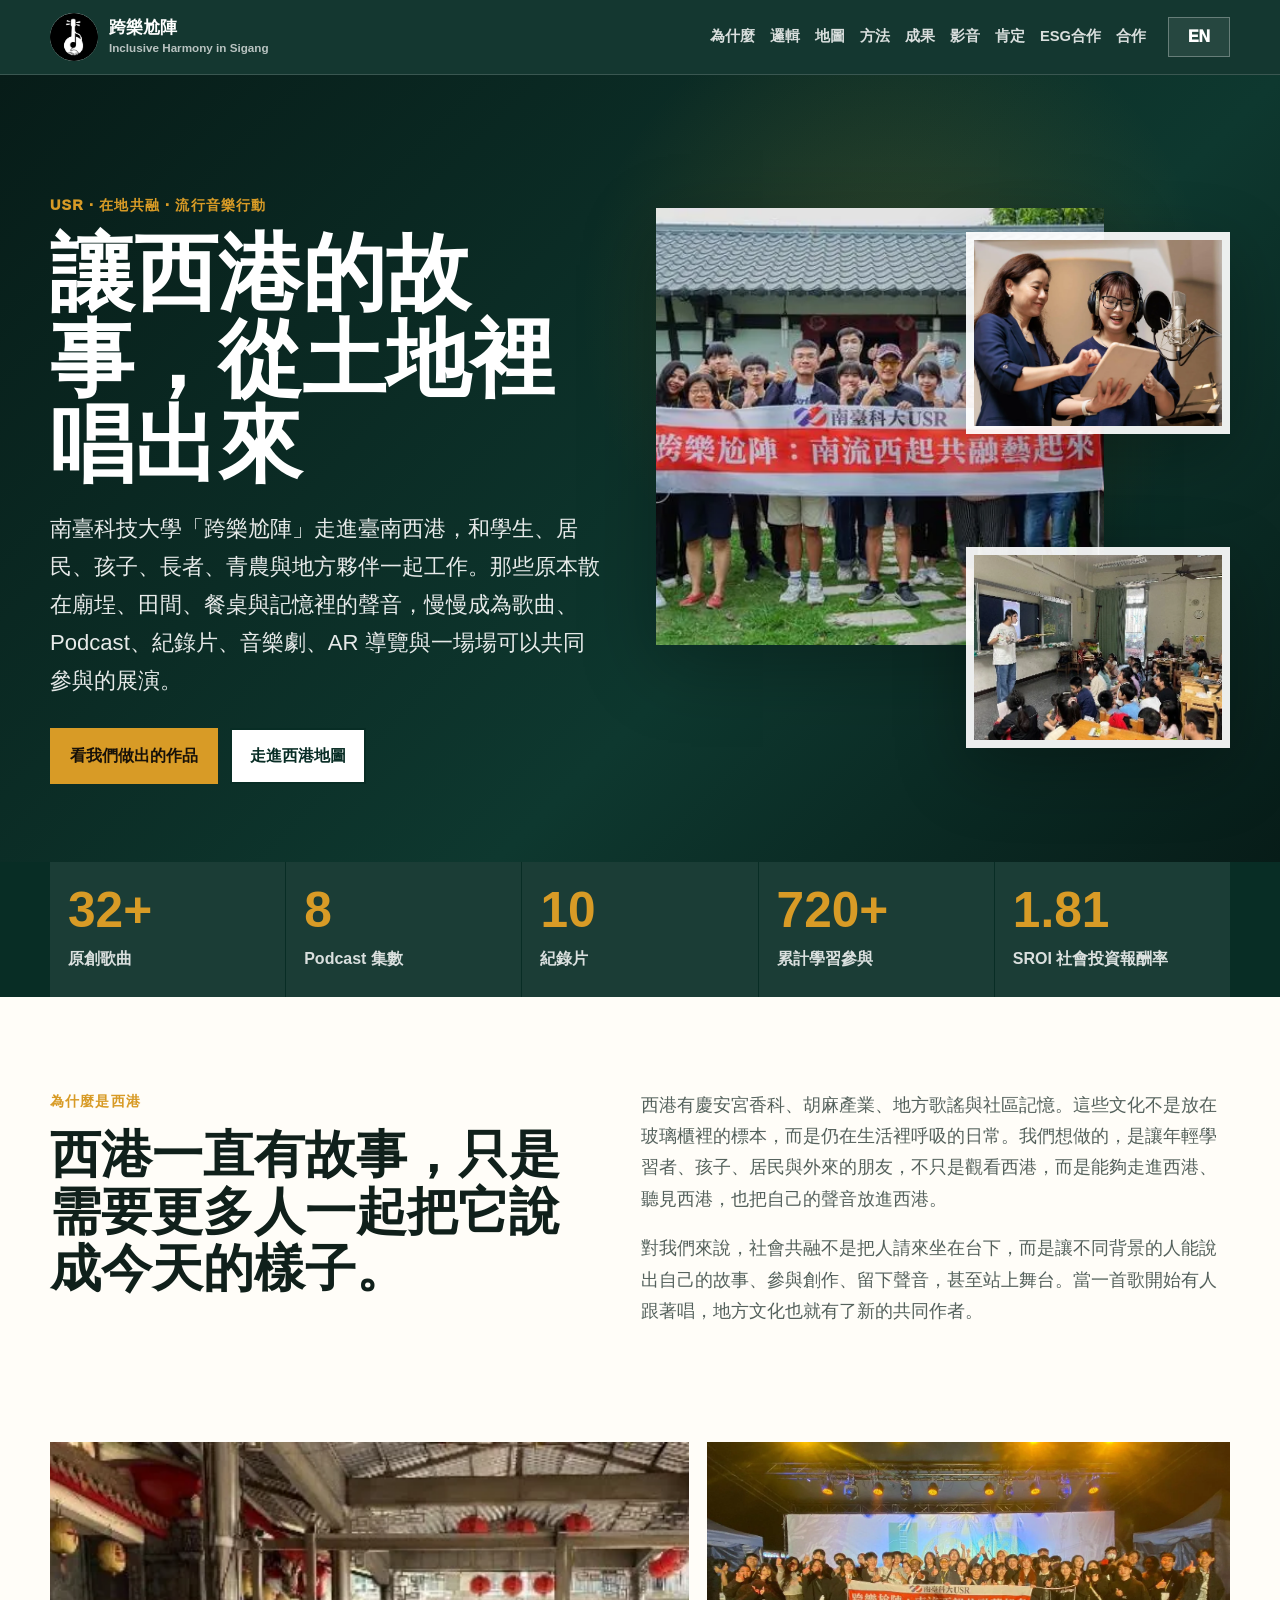
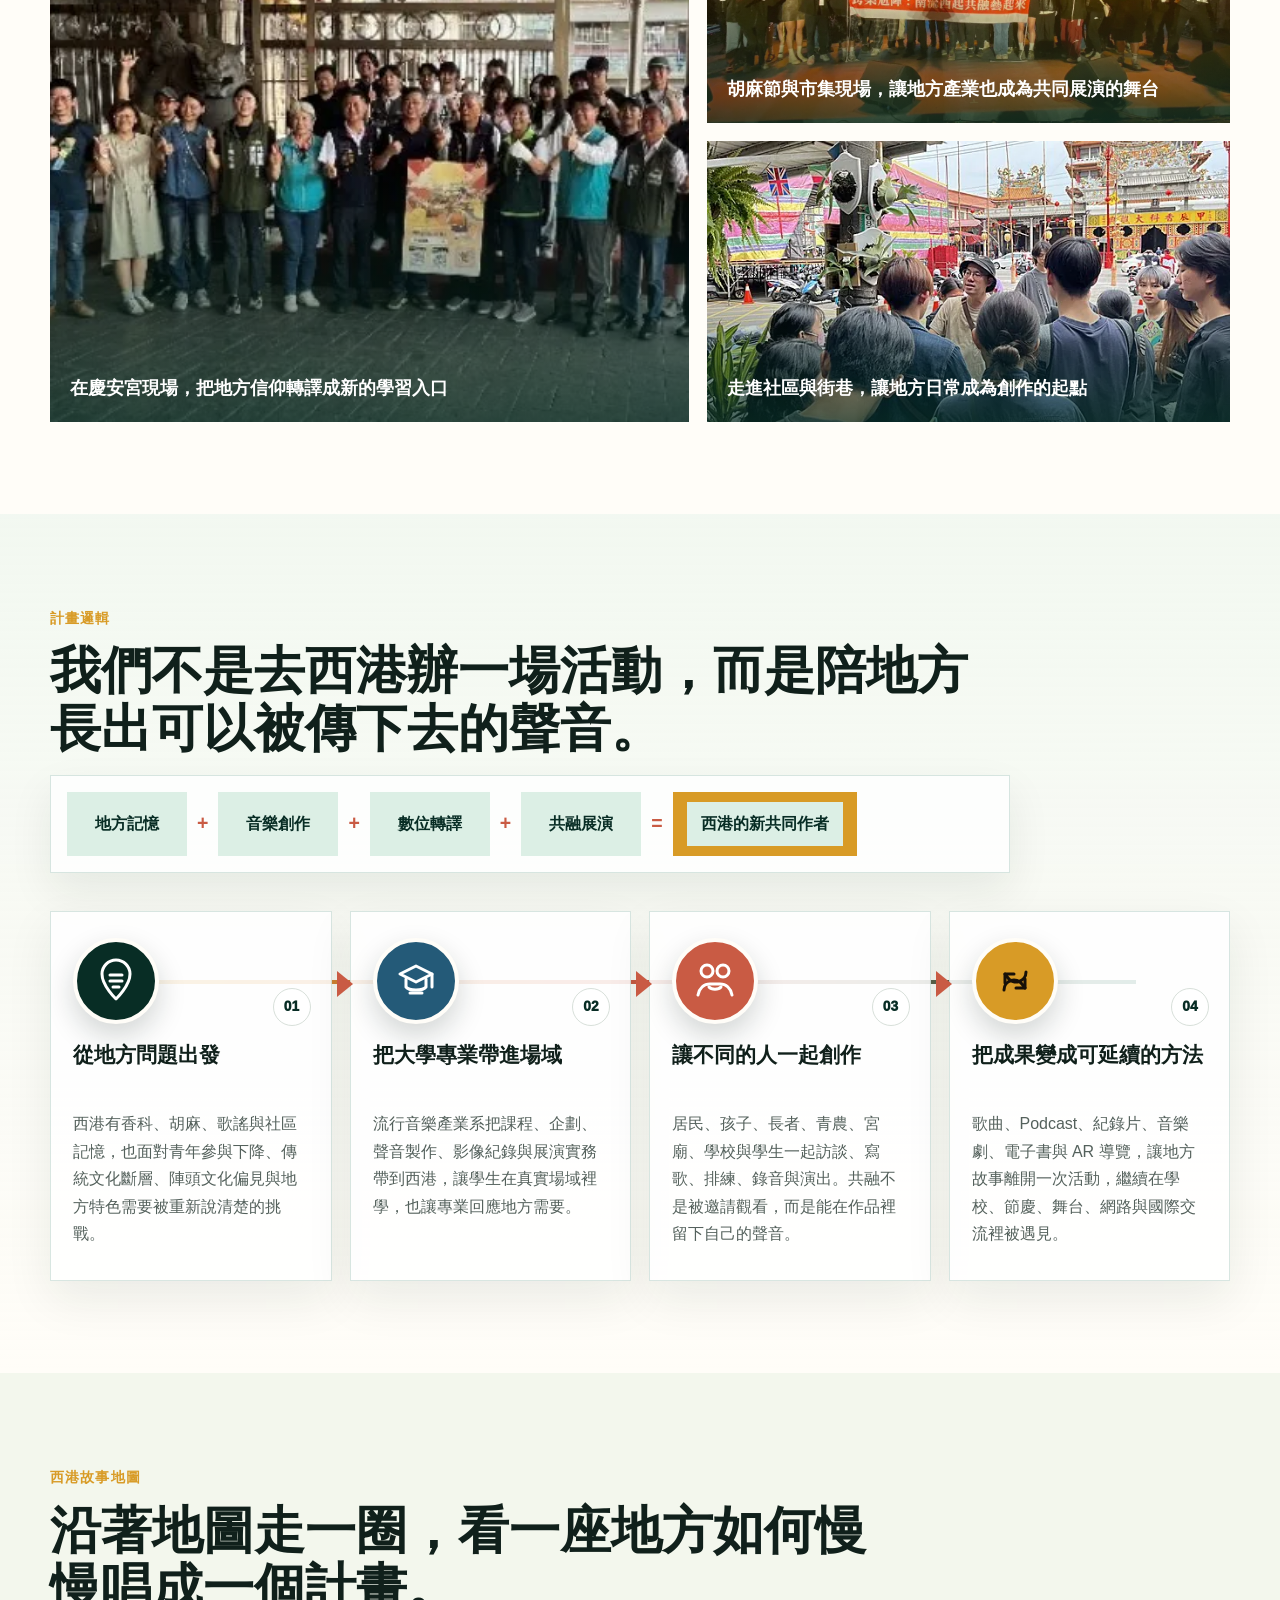
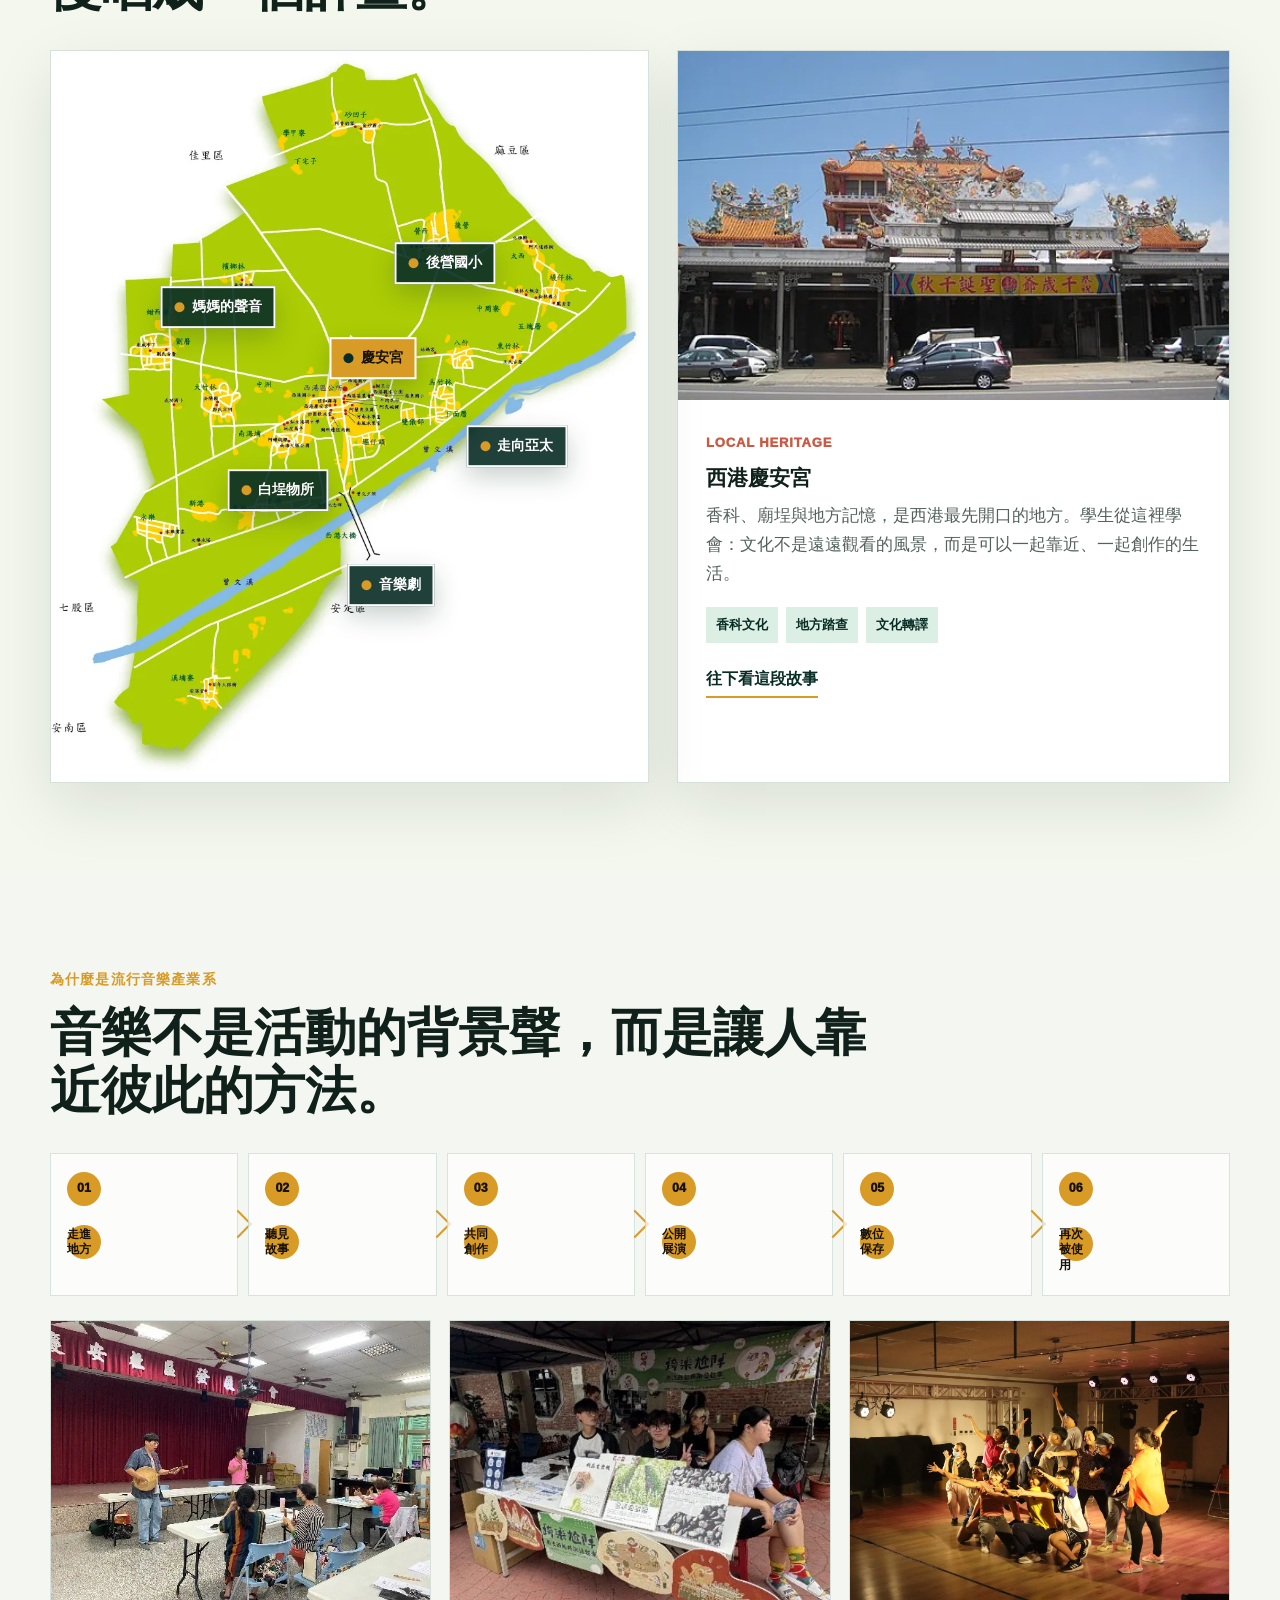
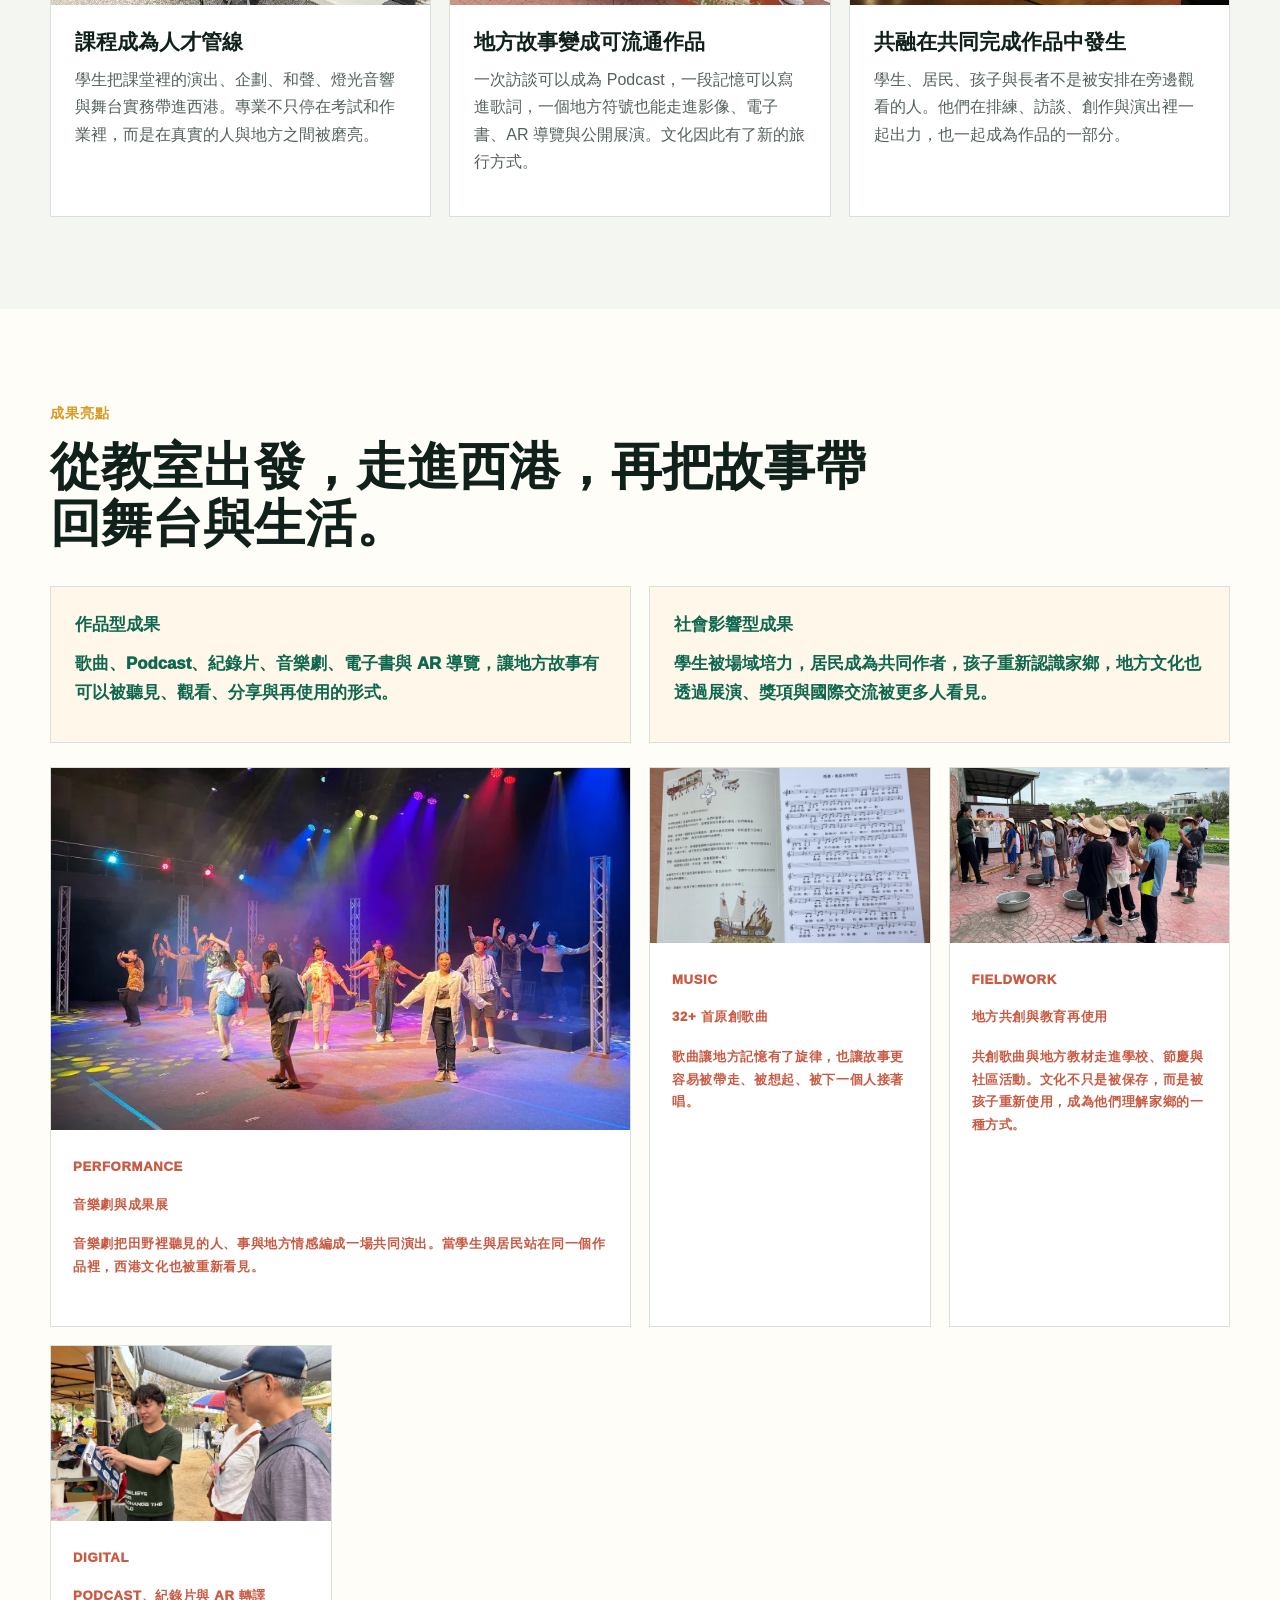
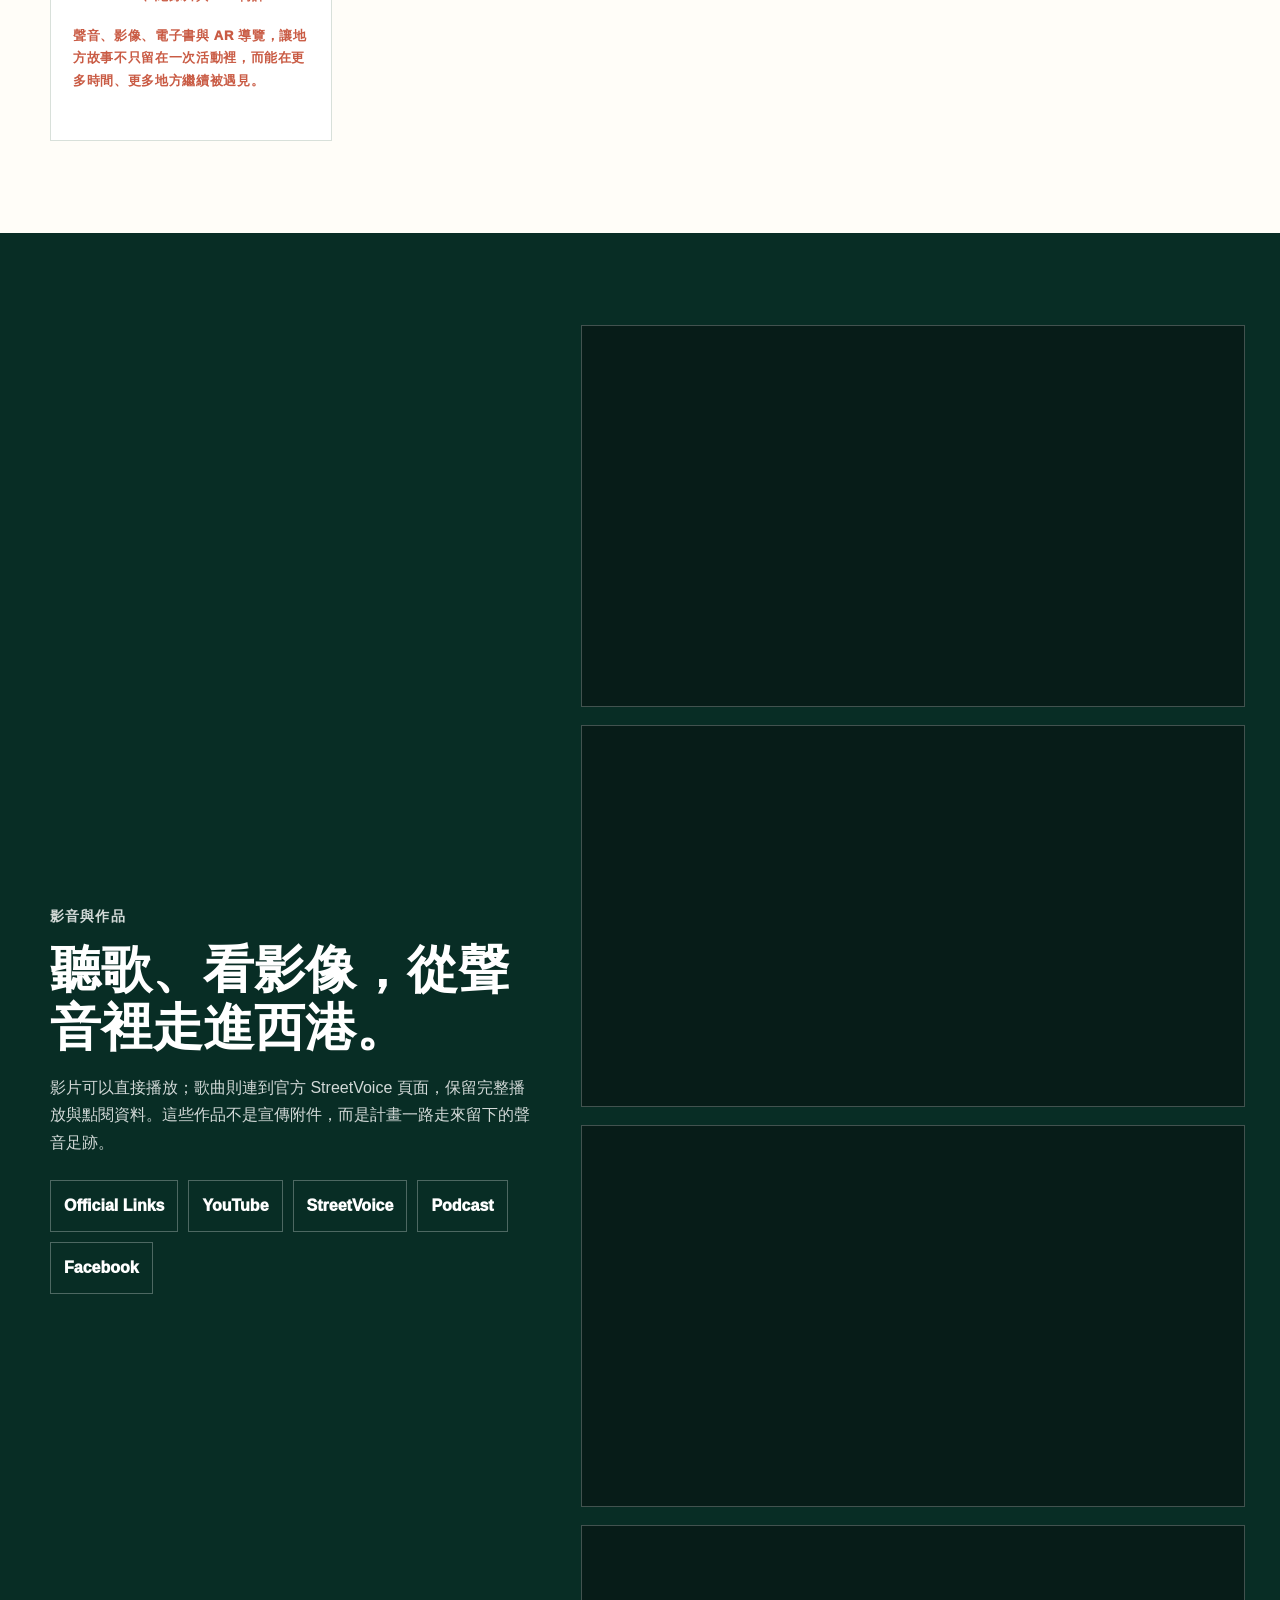
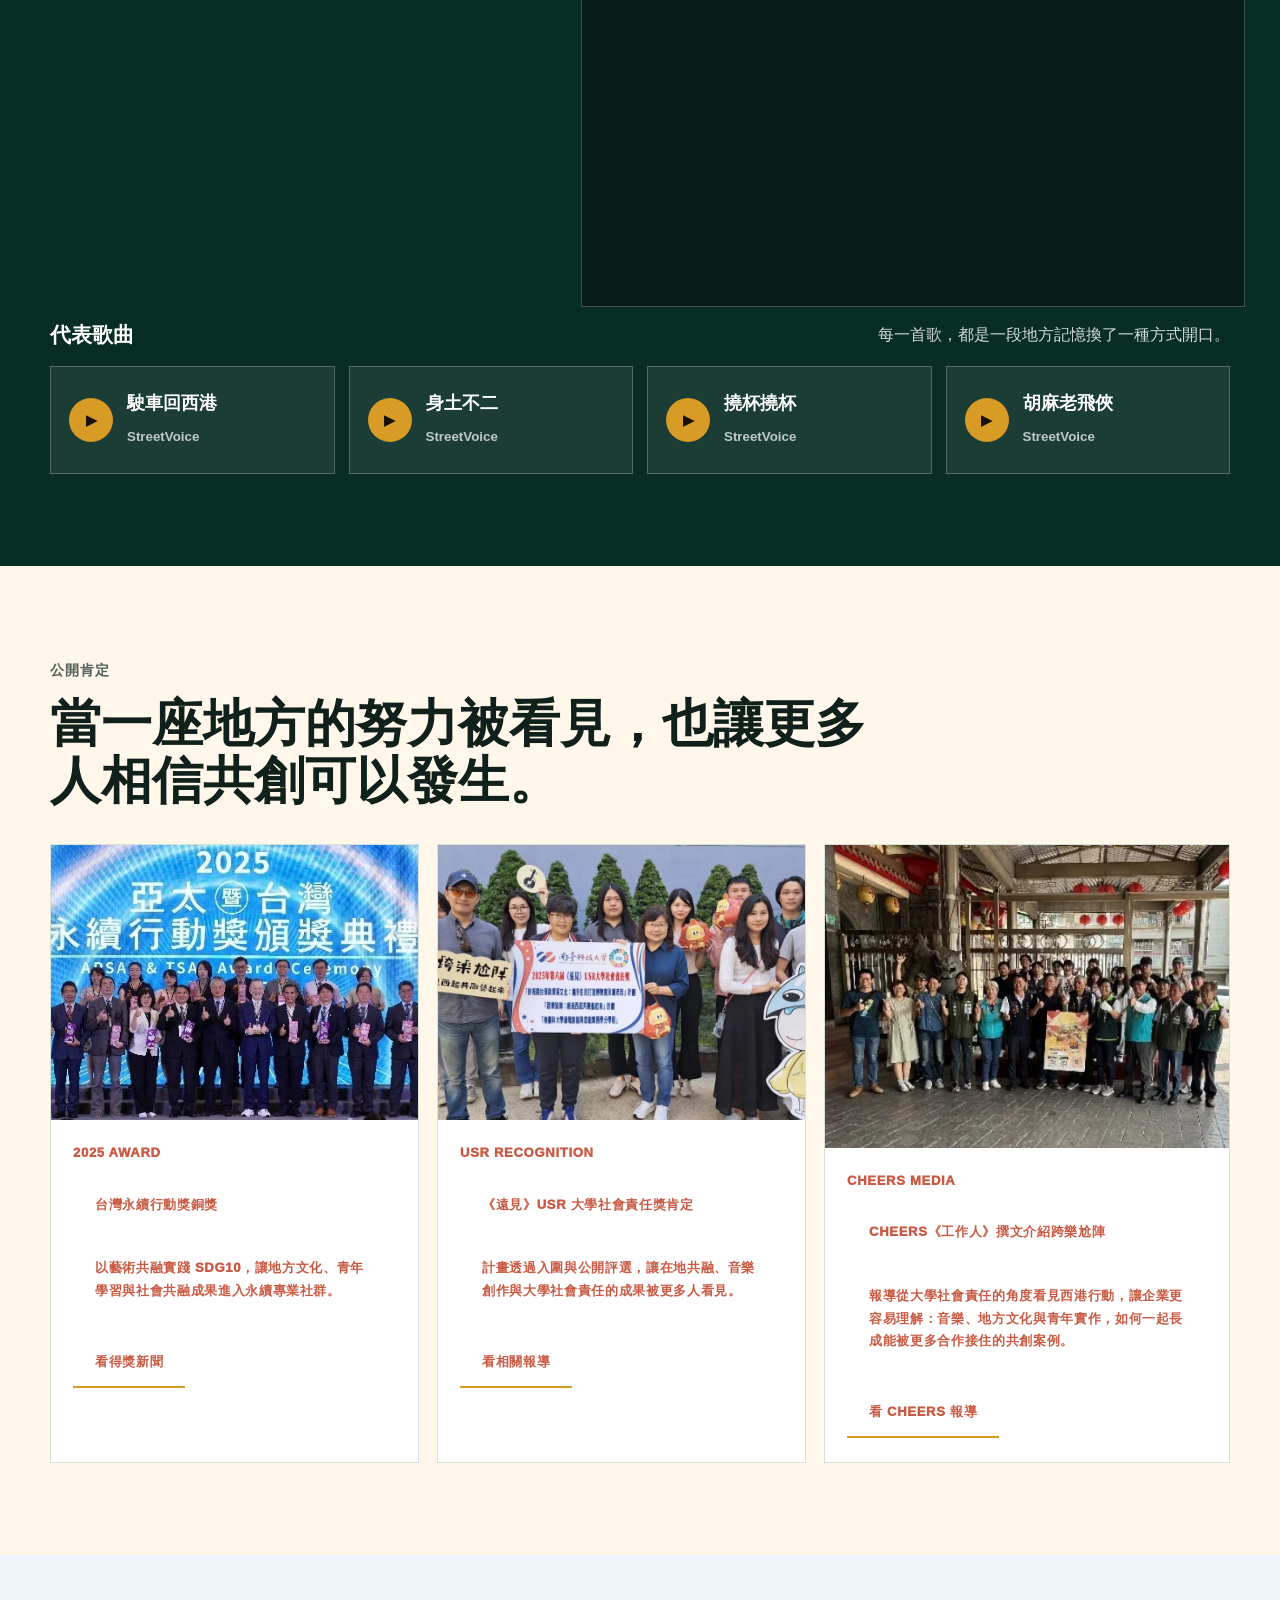
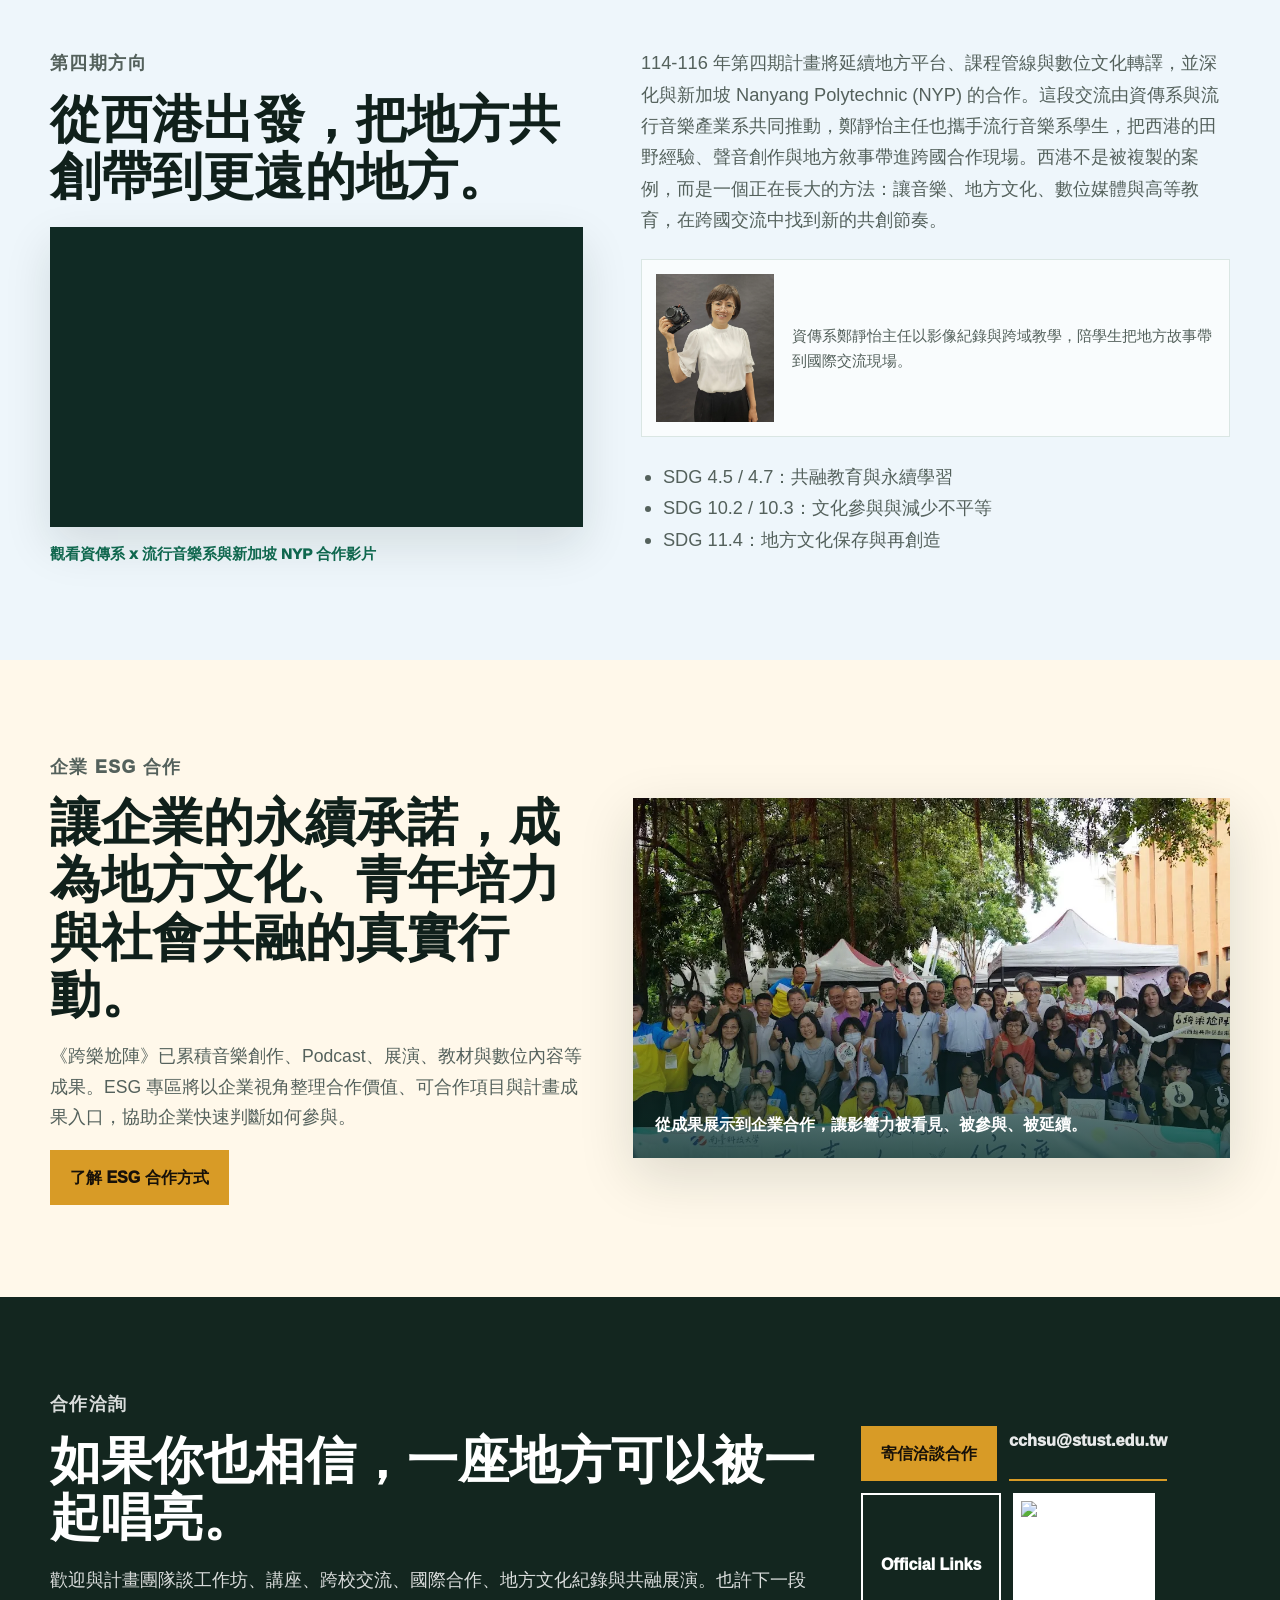
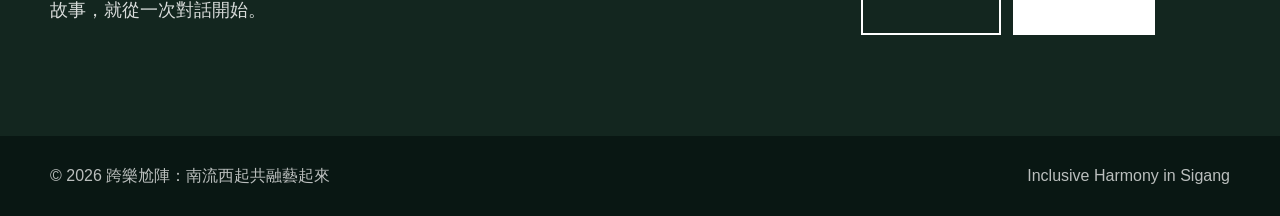
==== commit 9c27ecbb: "Deploy site polish and safety cleanup" ====
--- a/index.html
+++ b/index.html
@@ -451,7 +451,7 @@
             <img src="assets/media/qingan-ar-showcase-2025.webp" alt="" />
             <span>Cheers Media</span>
             <h3><span class="zh">Cheers《工作人》撰文介紹跨樂尬陣</span><span class="en">Featured by Cheers WORKLIFE</span></h3>
-            <p><span class="zh">報導從大學社會責任的角度看見西港行動，讓企業更容易理解：音樂、地方文化與青年實作，如何一起長成可被延伸的共創案例。</span><span class="en">The article frames the Sigang project through university social responsibility, showing how music, local culture, and youth practice can grow into a scalable co-creation case.</span></p>
+            <p><span class="zh">報導從大學社會責任的角度看見西港行動，讓企業更容易理解：音樂、地方文化與青年實作，如何一起長成能被更多合作接住的共創案例。</span><span class="en">The article frames the Sigang project through university social responsibility, showing how music, local culture, and youth practice can grow into a co-creation model that others can build on.</span></p>
             <a href="https://www.cheers.com.tw/article/article.action?id=5104314&page=2" target="_blank" rel="noreferrer"><span class="zh">看 Cheers 報導</span><span class="en">Read the Cheers article</span></a>
           </article>
         </div>
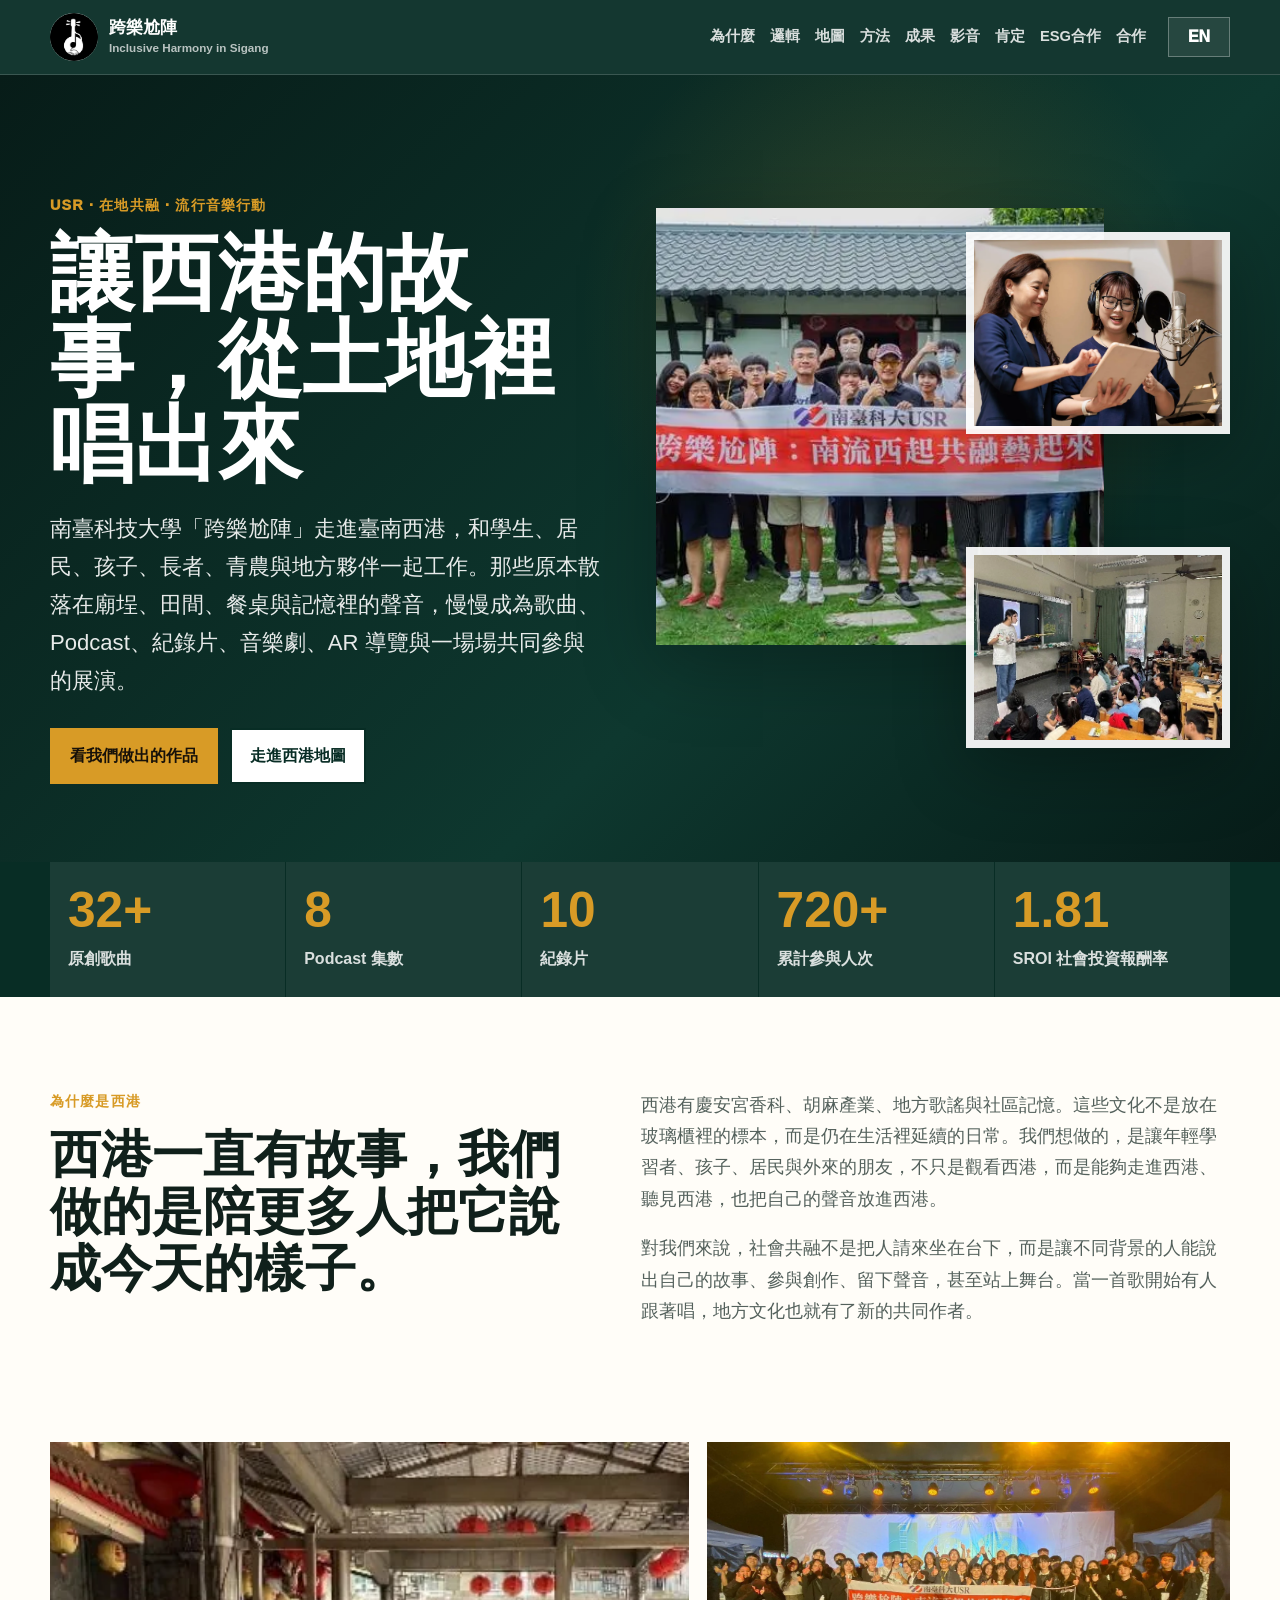
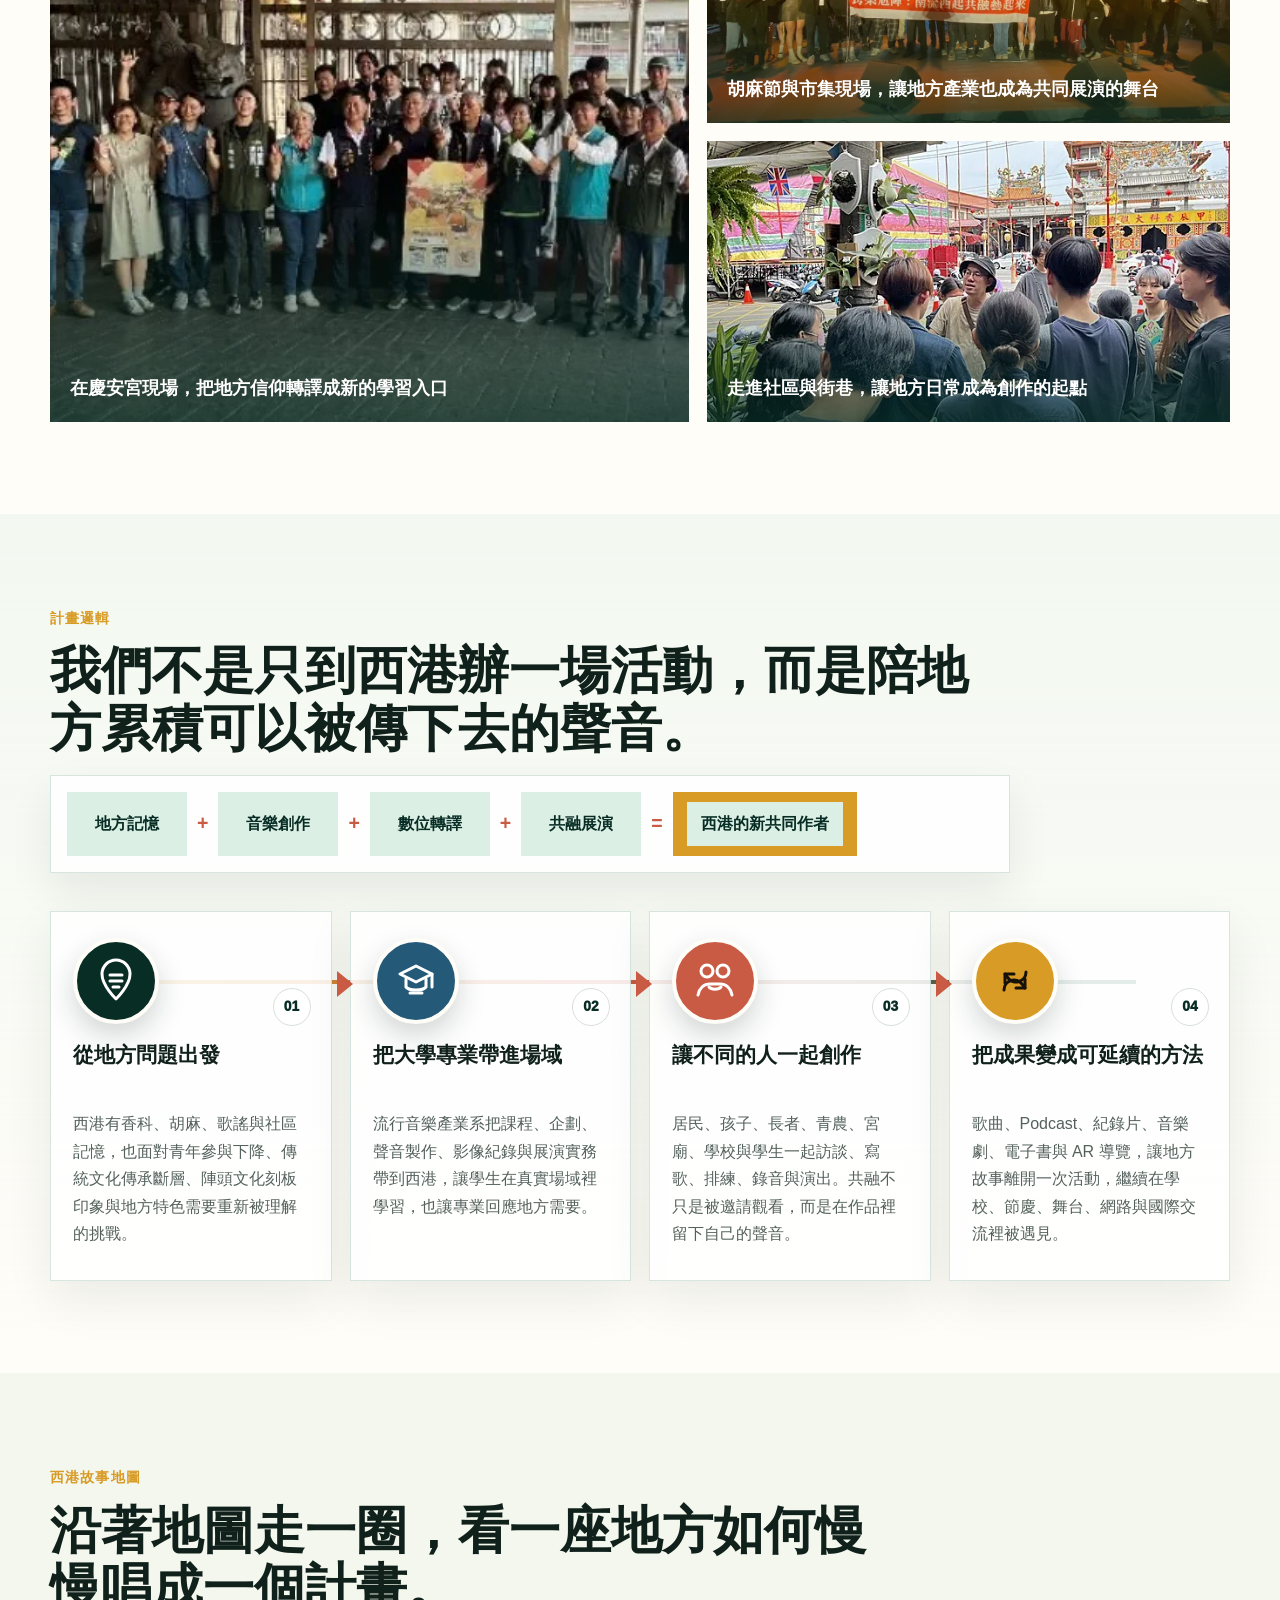
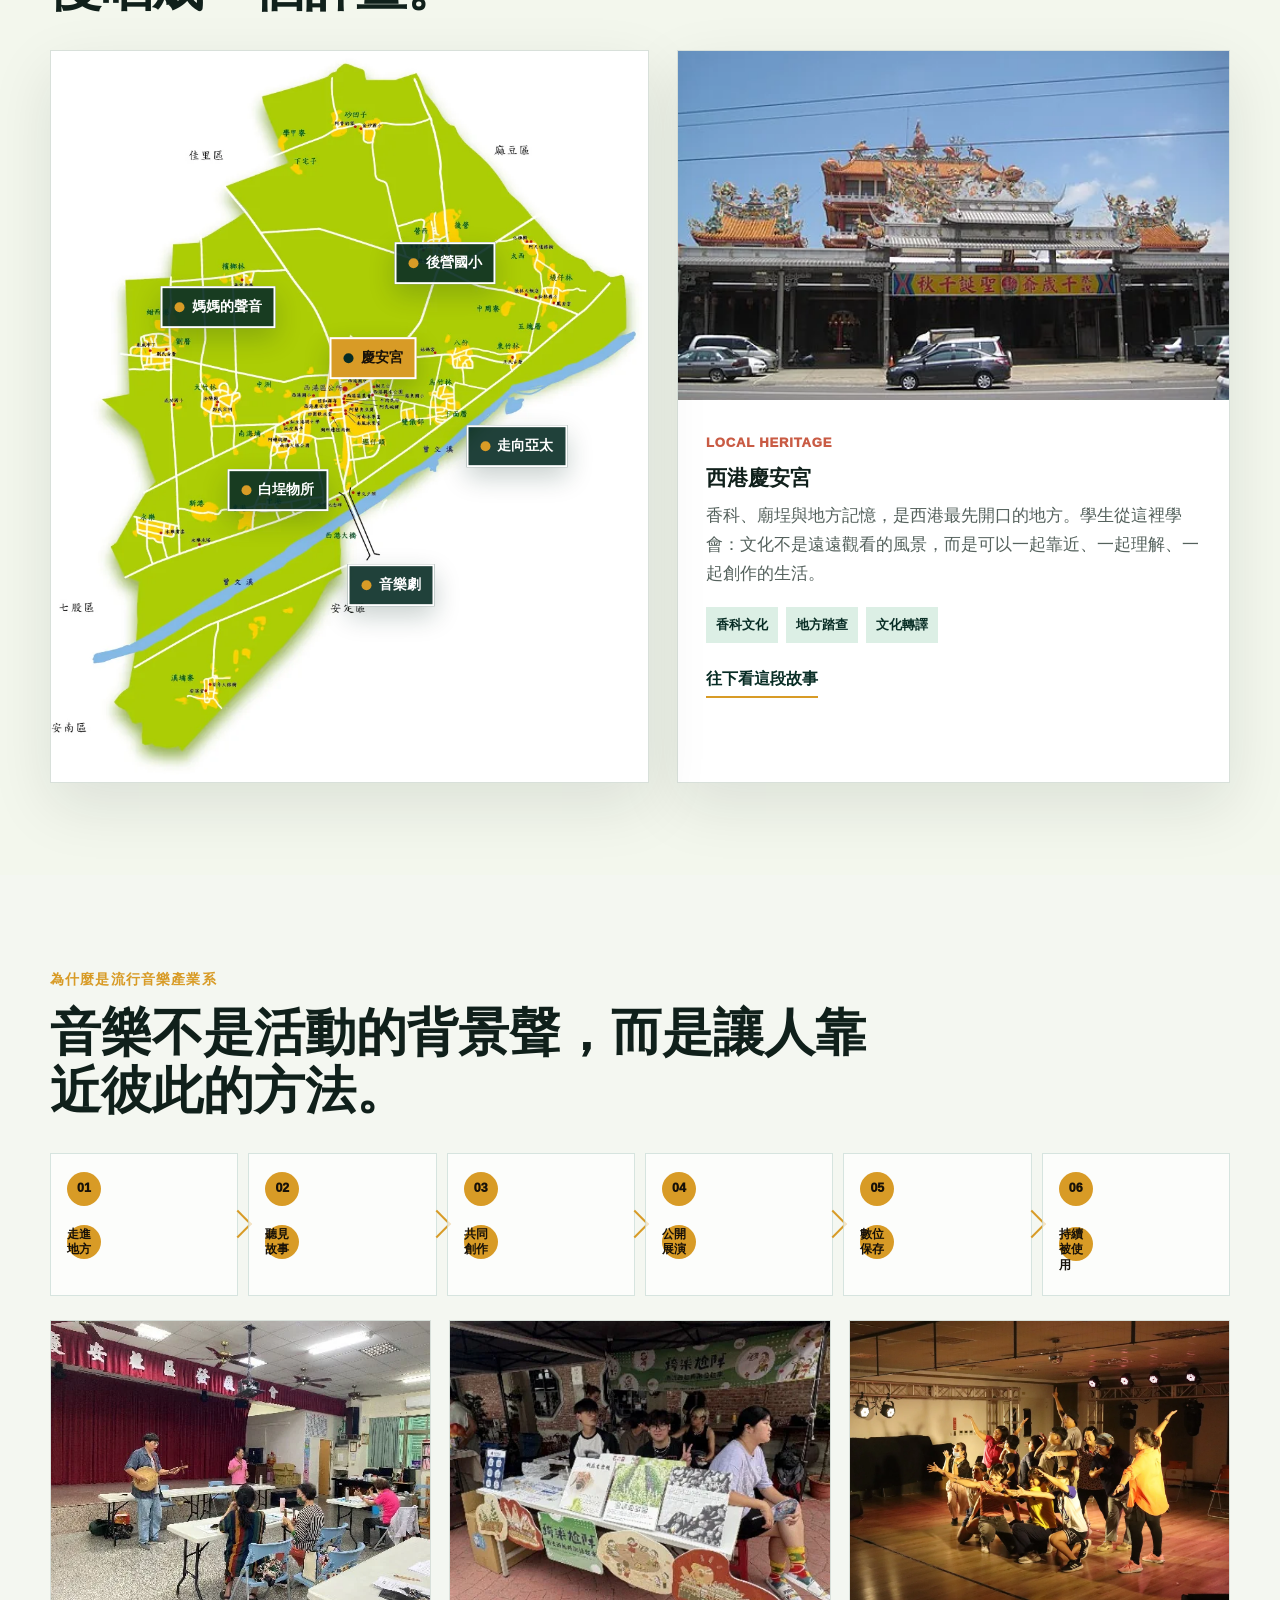
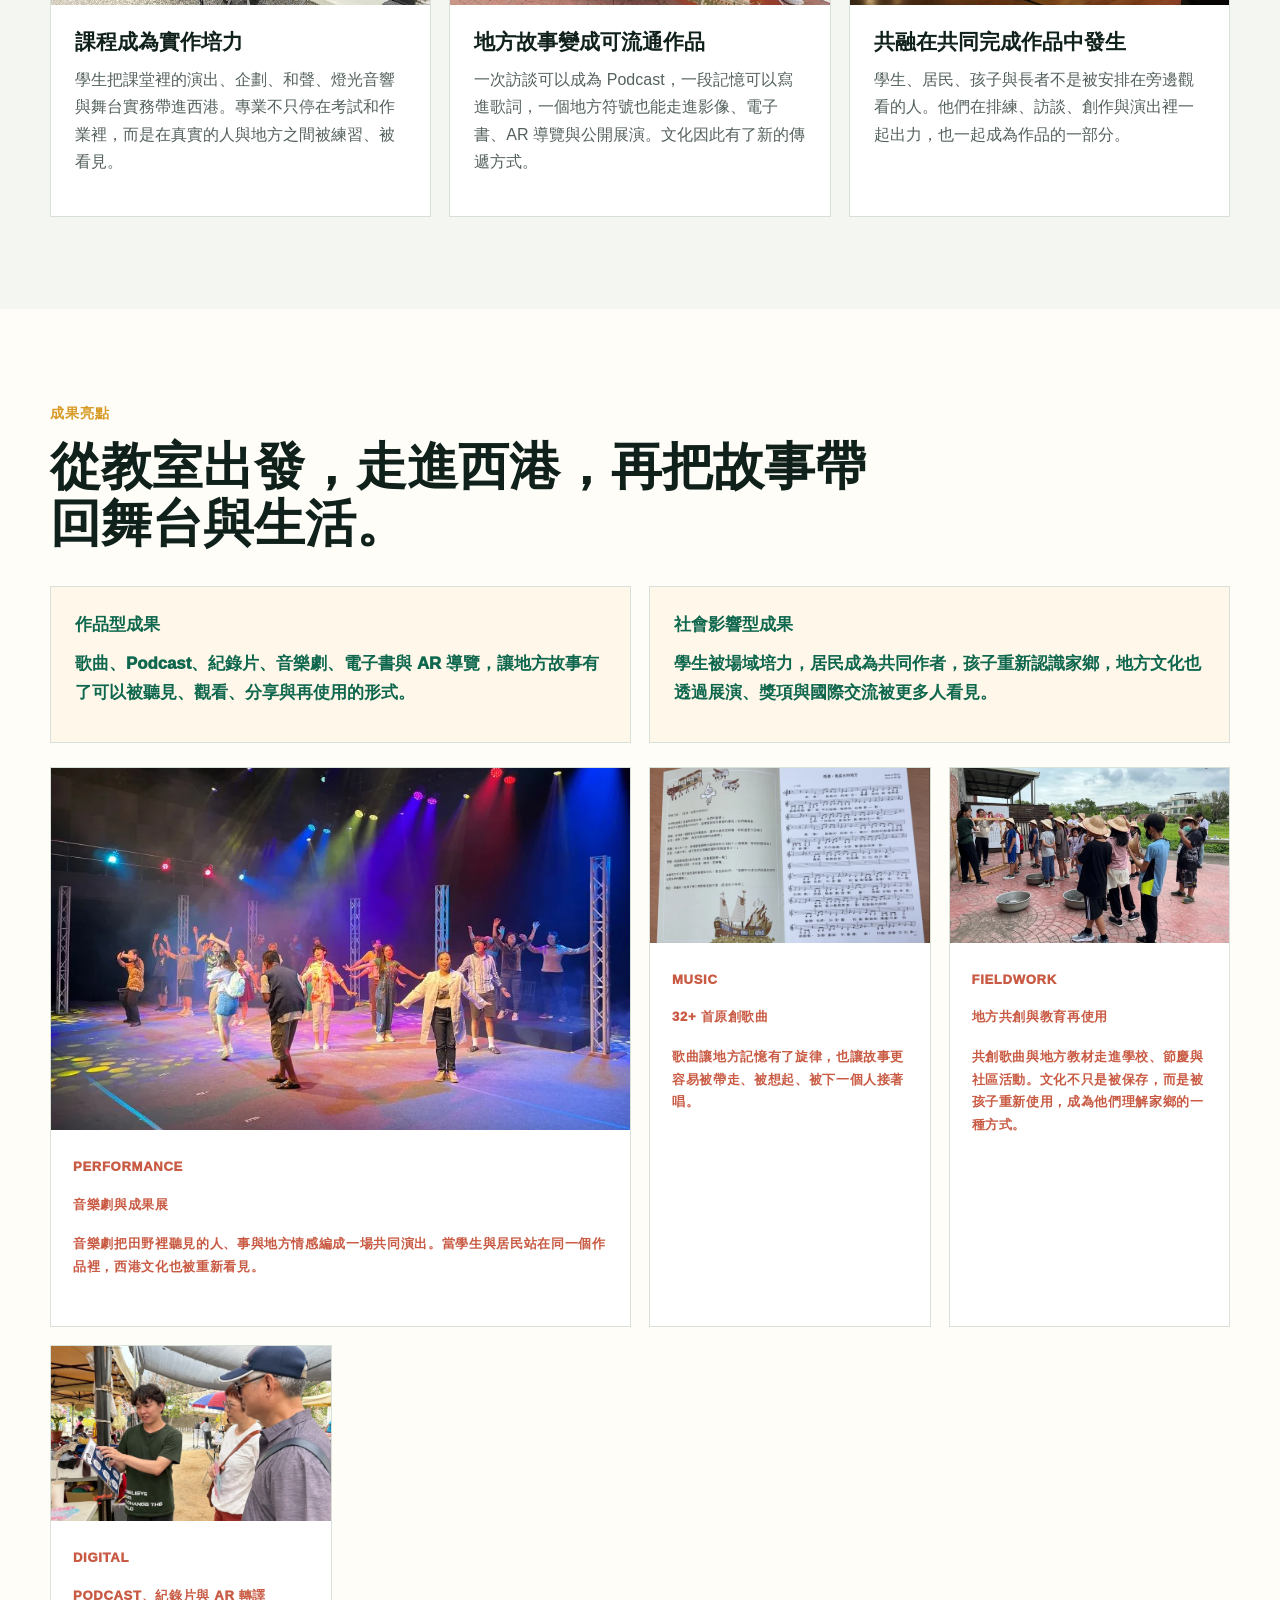
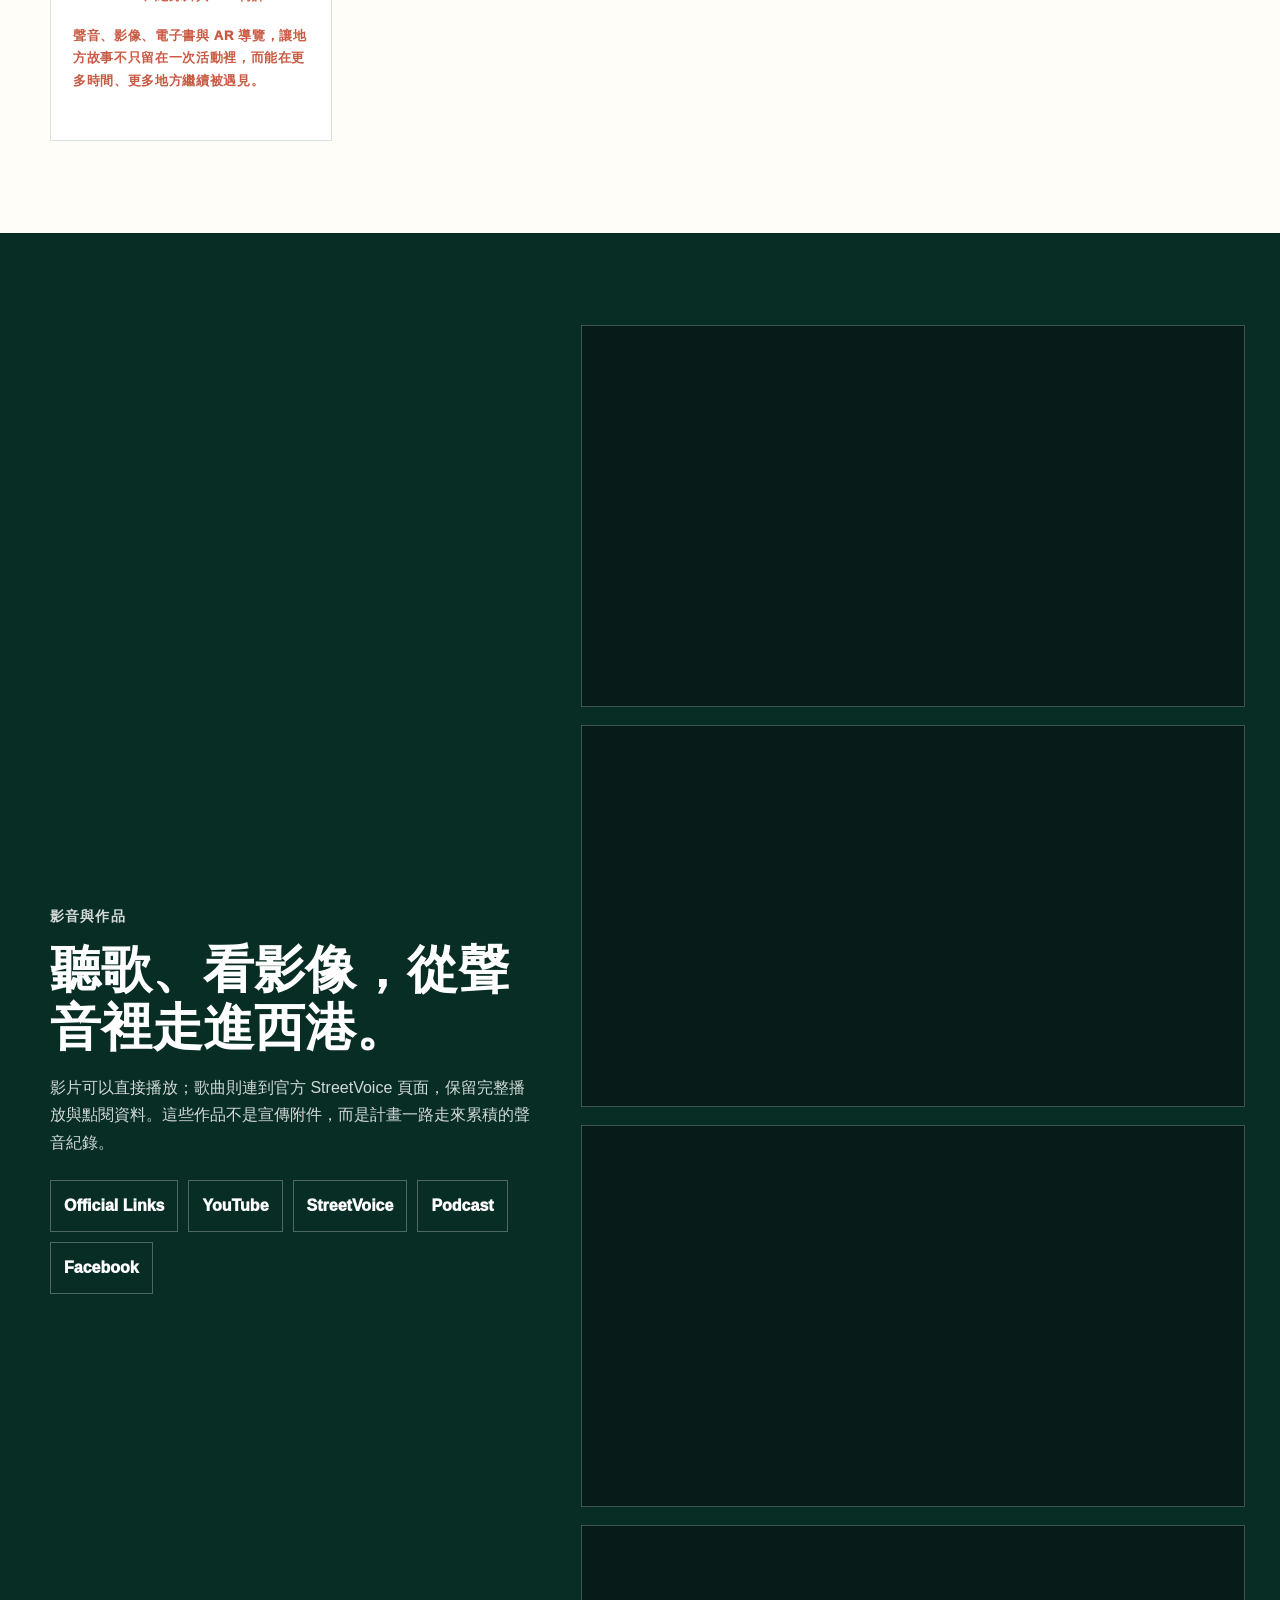
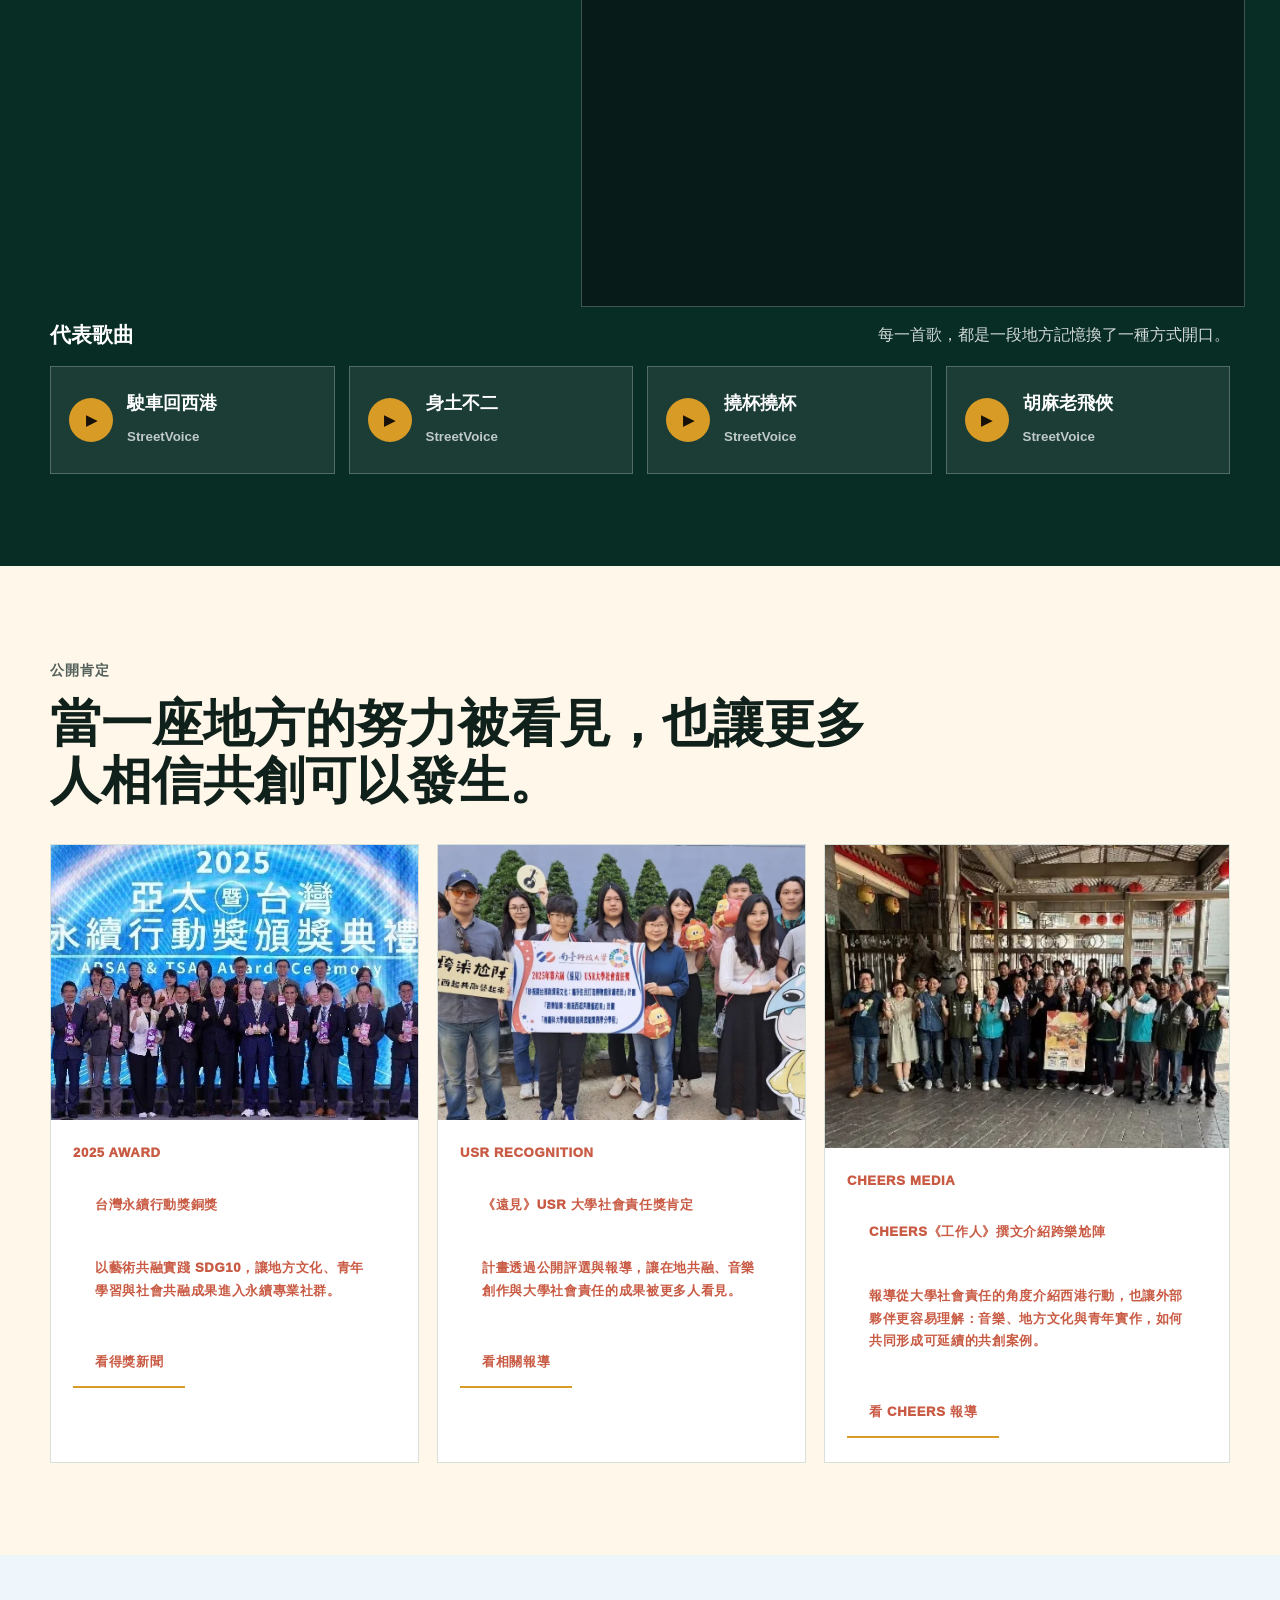
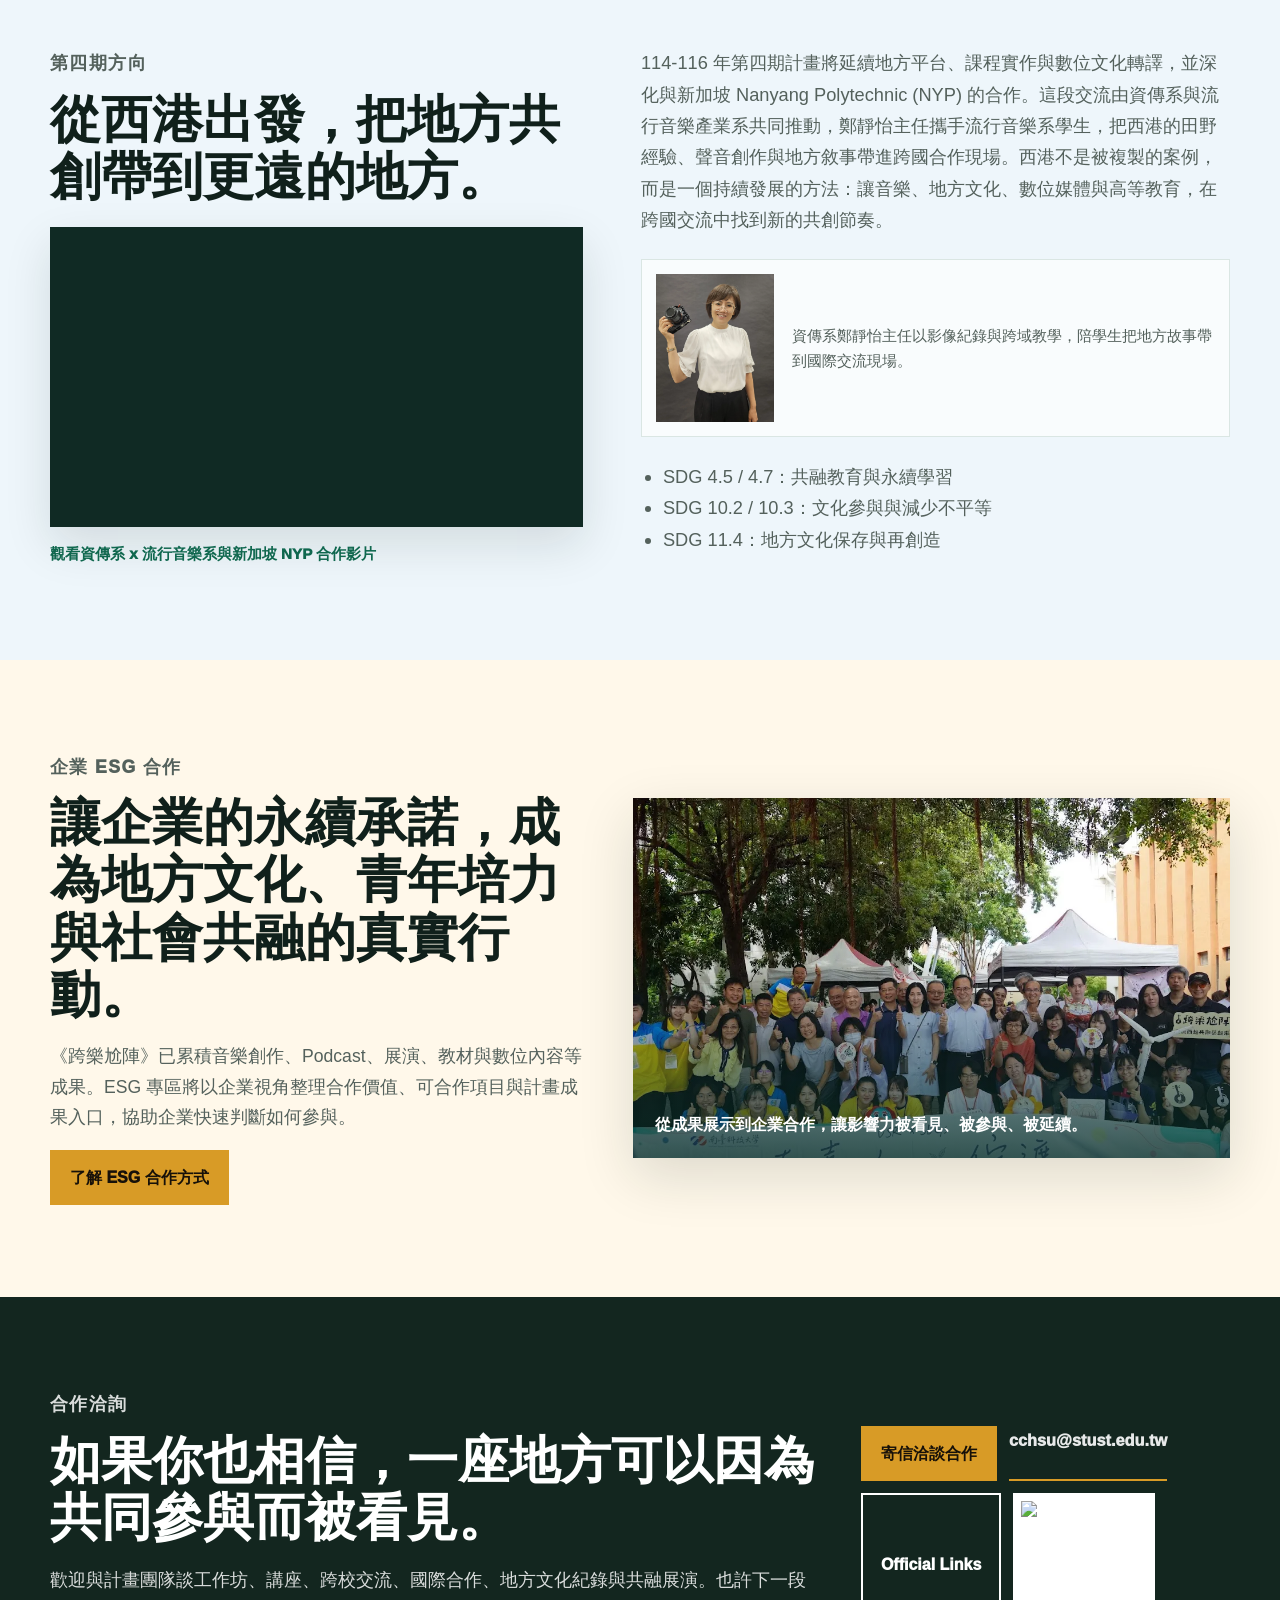
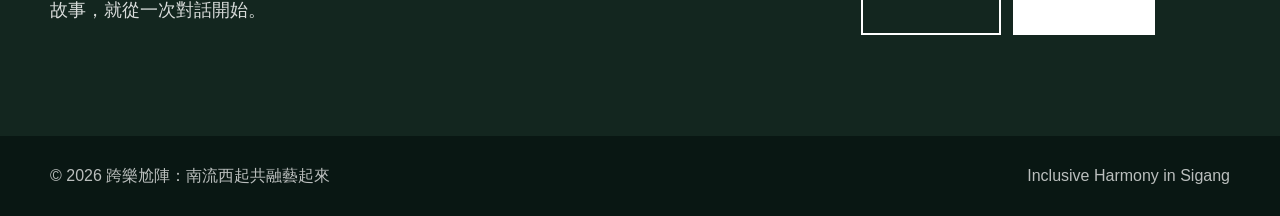
==== commit 0dfc81aa: "Polish public website copy" ====
--- a/index.html
+++ b/index.html
@@ -4,7 +4,7 @@
   <meta charset="UTF-8" />
   <meta name="viewport" content="width=device-width, initial-scale=1.0" />
   <title>跨樂尬陣：南流西起共融藝起來</title>
-  <meta name="description" content="跨樂尬陣從臺南西港出發，以流行音樂、地方共創與數位轉譯，讓一座地方的記憶被唱出來、被參與，也被繼續傳下去。" />
+  <meta name="description" content="跨樂尬陣從臺南西港出發，以流行音樂、地方共創與數位轉譯，讓地方記憶被聽見、被參與，也被繼續傳下去。" />
   <meta property="og:title" content="跨樂尬陣：南流西起共融藝起來" />
   <meta property="og:description" content="讓西港的故事，從田野、教室與舞台一路被唱出來。" />
   <meta property="og:image" content="assets/media/teacher-vocal-coaching.webp" />
@@ -56,7 +56,7 @@
             <span class="en">Letting Sigang’s stories rise from the land, through music.</span>
           </h1>
           <p class="lead">
-            <span class="zh">南臺科技大學「跨樂尬陣」走進臺南西港，和學生、居民、孩子、長者、青農與地方夥伴一起工作。那些原本散在廟埕、田間、餐桌與記憶裡的聲音，慢慢成為歌曲、Podcast、紀錄片、音樂劇、AR 導覽與一場場可以共同參與的展演。</span>
+            <span class="zh">南臺科技大學「跨樂尬陣」走進臺南西港，和學生、居民、孩子、長者、青農與地方夥伴一起工作。那些原本散落在廟埕、田間、餐桌與記憶裡的聲音，慢慢成為歌曲、Podcast、紀錄片、音樂劇、AR 導覽與一場場共同參與的展演。</span>
             <span class="en">Inclusive Harmony in Sigang works with students, residents, children, elders, young farmers, and local partners in Tainan’s Sigang. Voices once held in temples, fields, family tables, and memory are gradually transformed into songs, podcasts, documentaries, musical theatre, AR interpretation, and shared public performances.</span>
           </p>
           <div class="hero-actions">
@@ -77,7 +77,7 @@
         <div><strong>32+</strong><span class="zh">原創歌曲</span><span class="en">Original songs</span></div>
         <div><strong>8</strong><span class="zh">Podcast 集數</span><span class="en">Podcast episodes</span></div>
         <div><strong>10</strong><span class="zh">紀錄片</span><span class="en">Documentaries</span></div>
-        <div><strong>720+</strong><span class="zh">累計學習參與</span><span class="en">Learning participations</span></div>
+        <div><strong>720+</strong><span class="zh">累計參與人次</span><span class="en">Total participations</span></div>
         <div><strong>1.81</strong><span class="zh">SROI 社會投資報酬率</span><span class="en">SROI ratio</span></div>
       </div>
     </section>
@@ -90,13 +90,13 @@
             <span class="en">Why Sigang</span>
           </p>
           <h2>
-            <span class="zh">西港一直有故事，只是需要更多人一起把它說成今天的樣子。</span>
+            <span class="zh">西港一直有故事，我們做的是陪更多人把它說成今天的樣子。</span>
             <span class="en">Sigang has always had stories. The work is to let more people carry them into the present.</span>
           </h2>
         </div>
         <div class="why-copy">
           <p>
-            <span class="zh">西港有慶安宮香科、胡麻產業、地方歌謠與社區記憶。這些文化不是放在玻璃櫃裡的標本，而是仍在生活裡呼吸的日常。我們想做的，是讓年輕學習者、孩子、居民與外來的朋友，不只是觀看西港，而是能夠走進西港、聽見西港，也把自己的聲音放進西港。</span>
+            <span class="zh">西港有慶安宮香科、胡麻產業、地方歌謠與社區記憶。這些文化不是放在玻璃櫃裡的標本，而是仍在生活裡延續的日常。我們想做的，是讓年輕學習者、孩子、居民與外來的朋友，不只是觀看西港，而是能夠走進西港、聽見西港，也把自己的聲音放進西港。</span>
             <span class="en">Sigang holds temple rituals, sesame agriculture, local songs, and community memory. These are not objects behind glass; they are still breathing in everyday life. Our work invites young learners, children, residents, and visitors not only to observe Sigang, but to enter it, listen to it, and add their own voices to it.</span>
           </p>
           <p>
@@ -132,7 +132,7 @@
             <span class="en">Project Logic</span>
           </p>
           <h2>
-            <span class="zh">我們不是去西港辦一場活動，而是陪地方長出可以被傳下去的聲音。</span>
+            <span class="zh">我們不是只到西港辦一場活動，而是陪地方累積可以被傳下去的聲音。</span>
             <span class="en">We are not simply bringing events to Sigang. We are helping local voices grow into forms that can keep travelling.</span>
           </h2>
           <div class="logic-equation" aria-label="計畫核心公式">
@@ -157,7 +157,7 @@
             </div>
             <span class="logic-number">01</span>
             <h3><span class="zh">從地方問題出發</span><span class="en">Start From Local Questions</span></h3>
-            <p><span class="zh">西港有香科、胡麻、歌謠與社區記憶，也面對青年參與下降、傳統文化斷層、陣頭文化偏見與地方特色需要被重新說清楚的挑戰。</span><span class="en">Sigang carries temple rituals, sesame culture, songs, and community memory, while also facing declining youth participation, cultural gaps, stereotypes around troupes, and the need to tell its identity anew.</span></p>
+            <p><span class="zh">西港有香科、胡麻、歌謠與社區記憶，也面對青年參與下降、傳統文化傳承斷層、陣頭文化刻板印象與地方特色需要重新被理解的挑戰。</span><span class="en">Sigang carries temple rituals, sesame culture, songs, and community memory, while also facing declining youth participation, cultural gaps, stereotypes around troupes, and the need to tell its identity anew.</span></p>
           </article>
           <article>
             <div class="logic-icon" aria-hidden="true">
@@ -169,7 +169,7 @@
             </div>
             <span class="logic-number">02</span>
             <h3><span class="zh">把大學專業帶進場域</span><span class="en">Bring University Practice Into the Field</span></h3>
-            <p><span class="zh">流行音樂產業系把課程、企劃、聲音製作、影像紀錄與展演實務帶到西港，讓學生在真實場域裡學，也讓專業回應地方需要。</span><span class="en">Popular Music Industry brings curriculum, planning, sound production, documentation, and performance practice into Sigang, so students learn in real settings and skills respond to local needs.</span></p>
+            <p><span class="zh">流行音樂產業系把課程、企劃、聲音製作、影像紀錄與展演實務帶到西港，讓學生在真實場域裡學習，也讓專業回應地方需要。</span><span class="en">Popular Music Industry brings curriculum, planning, sound production, documentation, and performance practice into Sigang, so students learn in real settings and skills respond to local needs.</span></p>
           </article>
           <article>
             <div class="logic-icon" aria-hidden="true">
@@ -181,7 +181,7 @@
             </div>
             <span class="logic-number">03</span>
             <h3><span class="zh">讓不同的人一起創作</span><span class="en">Create With Different People</span></h3>
-            <p><span class="zh">居民、孩子、長者、青農、宮廟、學校與學生一起訪談、寫歌、排練、錄音與演出。共融不是被邀請觀看，而是能在作品裡留下自己的聲音。</span><span class="en">Residents, children, elders, young farmers, temples, schools, and students interview, write songs, rehearse, record, and perform together. Inclusion means leaving one’s own voice inside the work.</span></p>
+            <p><span class="zh">居民、孩子、長者、青農、宮廟、學校與學生一起訪談、寫歌、排練、錄音與演出。共融不只是被邀請觀看，而是在作品裡留下自己的聲音。</span><span class="en">Residents, children, elders, young farmers, temples, schools, and students interview, write songs, rehearse, record, and perform together. Inclusion means leaving one’s own voice inside the work.</span></p>
           </article>
           <article>
             <div class="logic-icon" aria-hidden="true">
@@ -238,7 +238,7 @@
             <div class="story-map-content">
               <span id="story-map-tag">Local Heritage</span>
               <h3 id="story-map-title">西港慶安宮</h3>
-              <p id="story-map-body">香科、廟埕與地方記憶，是西港最先開口的地方。學生從這裡學會：文化不是遠遠觀看的風景，而是可以一起靠近、一起創作的生活。</p>
+              <p id="story-map-body">香科、廟埕與地方記憶，是西港最先開口的地方。學生從這裡學會：文化不是遠遠觀看的風景，而是可以一起靠近、一起理解、一起創作的生活。</p>
               <div class="story-map-chips" id="story-map-chips" aria-label="成果類型"></div>
               <a class="story-map-link" id="story-map-link" href="#method">
                 <span class="zh">往下看這段故事</span>
@@ -285,22 +285,22 @@
           </article>
           <article>
             <span>06</span>
-            <strong><span class="zh">再次被使用</span><span class="en">Be Reused</span></strong>
+            <strong><span class="zh">持續被使用</span><span class="en">Continue to Be Used</span></strong>
           </article>
         </div>
         <div class="method-grid">
           <article>
             <img src="assets/media/folk-song-training-2025.webp" alt="" />
             <div>
-              <h3><span class="zh">課程成為人才管線</span><span class="en">Curriculum as a Talent Pipeline</span></h3>
-              <p><span class="zh">學生把課堂裡的演出、企劃、和聲、燈光音響與舞台實務帶進西港。專業不只停在考試和作業裡，而是在真實的人與地方之間被磨亮。</span><span class="en">Students bring performance, planning, harmony, lighting, sound, and stage practice into Sigang. Their skills are not left inside assignments; they are sharpened through real people and real places.</span></p>
+              <h3><span class="zh">課程成為實作培力</span><span class="en">Curriculum as Practice-Based Learning</span></h3>
+              <p><span class="zh">學生把課堂裡的演出、企劃、和聲、燈光音響與舞台實務帶進西港。專業不只停在考試和作業裡，而是在真實的人與地方之間被練習、被看見。</span><span class="en">Students bring performance, planning, harmony, lighting, sound, and stage practice into Sigang. Their skills are not left inside assignments; they are sharpened through real people and real places.</span></p>
             </div>
           </article>
           <article>
             <img src="assets/media/nfc-song-booth-2025.webp" alt="" />
             <div>
               <h3><span class="zh">地方故事變成可流通作品</span><span class="en">Local Stories Become Public Works</span></h3>
-              <p><span class="zh">一次訪談可以成為 Podcast，一段記憶可以寫進歌詞，一個地方符號也能走進影像、電子書、AR 導覽與公開展演。文化因此有了新的旅行方式。</span><span class="en">An interview can become a podcast, a memory can become a lyric, and a local symbol can travel through video, ebooks, AR interpretation, and public performance.</span></p>
+              <p><span class="zh">一次訪談可以成為 Podcast，一段記憶可以寫進歌詞，一個地方符號也能走進影像、電子書、AR 導覽與公開展演。文化因此有了新的傳遞方式。</span><span class="en">An interview can become a podcast, a memory can become a lyric, and a local symbol can travel through video, ebooks, AR interpretation, and public performance.</span></p>
             </div>
           </article>
           <article>
@@ -323,7 +323,7 @@
         <div class="outcome-lens" aria-label="成果分層">
           <article>
             <span class="zh">作品型成果</span><span class="en">Creative Outputs</span>
-            <p><span class="zh">歌曲、Podcast、紀錄片、音樂劇、電子書與 AR 導覽，讓地方故事有可以被聽見、觀看、分享與再使用的形式。</span><span class="en">Songs, podcasts, documentaries, musical theatre, ebooks, and AR interpretation give local stories forms that can be heard, watched, shared, and reused.</span></p>
+            <p><span class="zh">歌曲、Podcast、紀錄片、音樂劇、電子書與 AR 導覽，讓地方故事有了可以被聽見、觀看、分享與再使用的形式。</span><span class="en">Songs, podcasts, documentaries, musical theatre, ebooks, and AR interpretation give local stories forms that can be heard, watched, shared, and reused.</span></p>
           </article>
           <article>
             <span class="zh">社會影響型成果</span><span class="en">Social Impact</span>
@@ -372,7 +372,7 @@
         <div>
           <p class="section-kicker"><span class="zh">影音與作品</span><span class="en">Media and Works</span></p>
           <h2><span class="zh">聽歌、看影像，從聲音裡走進西港。</span><span class="en">Listen and watch: enter Sigang through sound and image.</span></h2>
-          <p><span class="zh">影片可以直接播放；歌曲則連到官方 StreetVoice 頁面，保留完整播放與點閱資料。這些作品不是宣傳附件，而是計畫一路走來留下的聲音足跡。</span><span class="en">Videos play directly here, while songs link to official StreetVoice pages to preserve playback records. These works are not side materials; they are sonic traces of the project’s journey.</span></p>
+          <p><span class="zh">影片可以直接播放；歌曲則連到官方 StreetVoice 頁面，保留完整播放與點閱資料。這些作品不是宣傳附件，而是計畫一路走來累積的聲音紀錄。</span><span class="en">Videos play directly here, while songs link to official StreetVoice pages to preserve playback records. These works are not side materials; they are sonic traces of the project’s journey.</span></p>
           <div class="media-links">
             <a href="https://linktr.ee/kygz.official" target="_blank" rel="noreferrer">Official Links</a>
             <a href="https://www.youtube.com/@%E8%B7%A8%E6%A8%82%E5%B0%AC%E9%99%A3" target="_blank" rel="noreferrer">YouTube</a>
@@ -444,14 +444,14 @@
             <img src="assets/media/award-foresight.webp" alt="" />
             <span>USR Recognition</span>
             <h3><span class="zh">《遠見》USR 大學社會責任獎肯定</span><span class="en">Recognized by the Global Views USR Award</span></h3>
-            <p><span class="zh">計畫透過入圍與公開評選，讓在地共融、音樂創作與大學社會責任的成果被更多人看見。</span><span class="en">Through public selection and recognition, the project makes local inclusion, music creation, and university social responsibility more visible.</span></p>
+            <p><span class="zh">計畫透過公開評選與報導，讓在地共融、音樂創作與大學社會責任的成果被更多人看見。</span><span class="en">Through public selection and recognition, the project makes local inclusion, music creation, and university social responsibility more visible.</span></p>
             <a href="https://news.stust.edu.tw/pid/7332" target="_blank" rel="noreferrer"><span class="zh">看相關報導</span><span class="en">Read the report</span></a>
           </article>
           <article class="award-card">
             <img src="assets/media/qingan-ar-showcase-2025.webp" alt="" />
             <span>Cheers Media</span>
             <h3><span class="zh">Cheers《工作人》撰文介紹跨樂尬陣</span><span class="en">Featured by Cheers WORKLIFE</span></h3>
-            <p><span class="zh">報導從大學社會責任的角度看見西港行動，讓企業更容易理解：音樂、地方文化與青年實作，如何一起長成能被更多合作接住的共創案例。</span><span class="en">The article frames the Sigang project through university social responsibility, showing how music, local culture, and youth practice can grow into a co-creation model that others can build on.</span></p>
+            <p><span class="zh">報導從大學社會責任的角度介紹西港行動，也讓外部夥伴更容易理解：音樂、地方文化與青年實作，如何共同形成可延續的共創案例。</span><span class="en">The article frames the Sigang project through university social responsibility, showing how music, local culture, and youth practice can grow into a co-creation model that others can build on.</span></p>
             <a href="https://www.cheers.com.tw/article/article.action?id=5104314&page=2" target="_blank" rel="noreferrer"><span class="zh">看 Cheers 報導</span><span class="en">Read the Cheers article</span></a>
           </article>
         </div>
@@ -477,7 +477,7 @@
           </a>
         </div>
         <div>
-          <p><span class="zh">114-116 年第四期計畫將延續地方平台、課程管線與數位文化轉譯，並深化與新加坡 Nanyang Polytechnic (NYP) 的合作。這段交流由資傳系與流行音樂產業系共同推動，鄭靜怡主任也攜手流行音樂系學生，把西港的田野經驗、聲音創作與地方敘事帶進跨國合作現場。西港不是被複製的案例，而是一個正在長大的方法：讓音樂、地方文化、數位媒體與高等教育，在跨國交流中找到新的共創節奏。</span><span class="en">The 2025-2027 phase continues the local platform, curriculum pipeline, and digital cultural translation model while deepening collaboration with Nanyang Polytechnic (NYP), Singapore. Led through collaboration between Communication and Information Technology and Popular Music Industry, Director Ching-Yi Cheng worked with PMI students to bring Sigang's fieldwork, sound-making, and local storytelling into an international exchange setting. Sigang is not a case to be copied; it is a growing method for music, local culture, digital media, and higher education to find new rhythms of cross-border co-creation.</span></p>
+          <p><span class="zh">114-116 年第四期計畫將延續地方平台、課程實作與數位文化轉譯，並深化與新加坡 Nanyang Polytechnic (NYP) 的合作。這段交流由資傳系與流行音樂產業系共同推動，鄭靜怡主任攜手流行音樂系學生，把西港的田野經驗、聲音創作與地方敘事帶進跨國合作現場。西港不是被複製的案例，而是一個持續發展的方法：讓音樂、地方文化、數位媒體與高等教育，在跨國交流中找到新的共創節奏。</span><span class="en">The 2025-2027 phase continues the local platform, curriculum pipeline, and digital cultural translation model while deepening collaboration with Nanyang Polytechnic (NYP), Singapore. Led through collaboration between Communication and Information Technology and Popular Music Industry, Director Ching-Yi Cheng worked with PMI students to bring Sigang's fieldwork, sound-making, and local storytelling into an international exchange setting. Sigang is not a case to be copied; it is a growing method for music, local culture, digital media, and higher education to find new rhythms of cross-border co-creation.</span></p>
           <figure class="model-person">
             <img src="assets/media/director-cheng-camera.webp" alt="" />
             <figcaption>
@@ -513,7 +513,7 @@
       <div class="wrap contact-box">
         <div>
           <p class="section-kicker"><span class="zh">合作洽詢</span><span class="en">Contact</span></p>
-          <h2><span class="zh">如果你也相信，一座地方可以被一起唱亮。</span><span class="en">If you also believe a place can be brightened through shared voices.</span></h2>
+          <h2><span class="zh">如果你也相信，一座地方可以因為共同參與而被看見。</span><span class="en">If you also believe a place can become visible through shared participation.</span></h2>
           <p><span class="zh">歡迎與計畫團隊談工作坊、講座、跨校交流、國際合作、地方文化紀錄與共融展演。也許下一段故事，就從一次對話開始。</span><span class="en">We welcome conversations on workshops, lectures, inter-university exchange, international collaboration, cultural documentation, and inclusive performance. The next story may begin with a conversation.</span></p>
         </div>
         <div class="contact-actions">
--- a/styles.css
+++ b/styles.css
@@ -1473,6 +1473,101 @@
 
 .partnership-grid.text-only div {
   padding: 24px;
+}
+
+.esg-packages {
+  background: #fffdf6;
+}
+
+.esg-packages .section-head p:last-child {
+  max-width: 820px;
+  color: var(--muted);
+  font-size: 1.05rem;
+  line-height: 1.8;
+}
+
+.package-grid {
+  display: grid;
+  grid-template-columns: repeat(3, 1fr);
+  gap: 18px;
+}
+
+.package-grid article {
+  display: flex;
+  min-height: 420px;
+  padding: 26px;
+  flex-direction: column;
+  border: 1px solid rgba(15, 103, 78, .16);
+  background: white;
+  box-shadow: 0 18px 44px rgba(16, 32, 27, .08);
+}
+
+.package-grid article.featured {
+  border-color: rgba(205, 89, 53, .32);
+  background: linear-gradient(180deg, #fff7ec, #fff);
+  box-shadow: 0 24px 60px rgba(205, 89, 53, .14);
+}
+
+.package-badge {
+  align-self: flex-start;
+  margin-bottom: 16px;
+  padding: 8px 11px;
+  background: var(--green-dark);
+  color: white;
+  font-size: .76rem;
+  font-weight: 950;
+  letter-spacing: .08em;
+  text-transform: uppercase;
+}
+
+.package-grid article.featured .package-badge {
+  background: var(--coral);
+}
+
+.package-grid h3 {
+  margin: 0;
+  font-size: clamp(1.35rem, 2vw, 1.8rem);
+}
+
+.package-grid p {
+  color: var(--muted);
+  font-weight: 800;
+  line-height: 1.7;
+}
+
+.package-grid ul {
+  display: grid;
+  gap: 10px;
+  margin: 10px 0 22px;
+  padding: 0;
+  list-style: none;
+}
+
+.package-grid li {
+  position: relative;
+  padding-left: 20px;
+  color: var(--ink);
+  font-weight: 850;
+  line-height: 1.55;
+}
+
+.package-grid li::before {
+  position: absolute;
+  top: .68em;
+  left: 0;
+  width: 8px;
+  height: 8px;
+  background: var(--gold);
+  content: "";
+}
+
+.package-grid strong {
+  margin-top: auto;
+  padding-top: 18px;
+  border-top: 1px solid var(--line);
+  color: var(--green-dark);
+  font-size: 1.04rem;
+  line-height: 1.55;
 }
 
 .case-grid {
@@ -1970,6 +2065,7 @@
   .brief-method-grid,
   .path-grid,
   .esg-reason-grid,
+  .package-grid,
   .case-grid,
   .esg-recognition-grid,
   .download-cards {
@@ -2124,6 +2220,7 @@
   .brief-method-grid,
   .slide-grid,
   .esg-reason-grid,
+  .package-grid,
   .case-grid,
   .esg-recognition-grid,
   .download-cards {
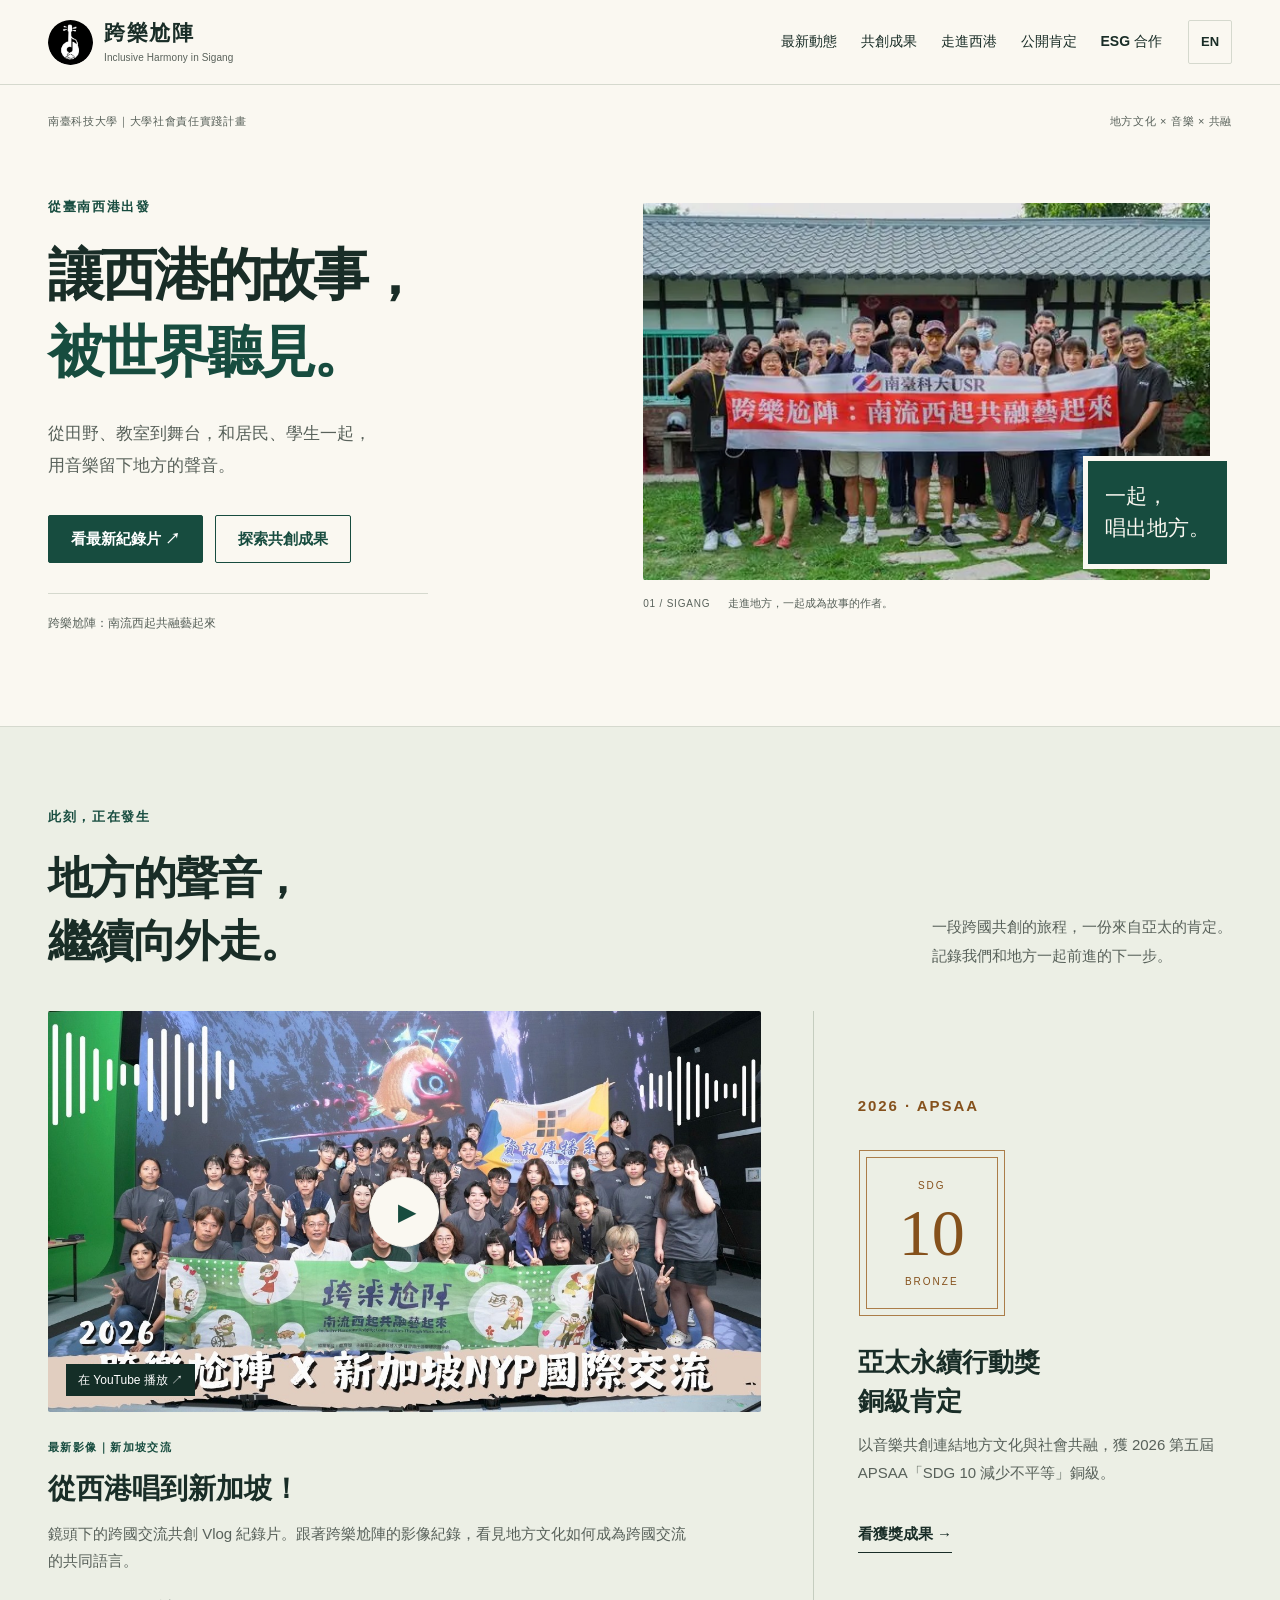
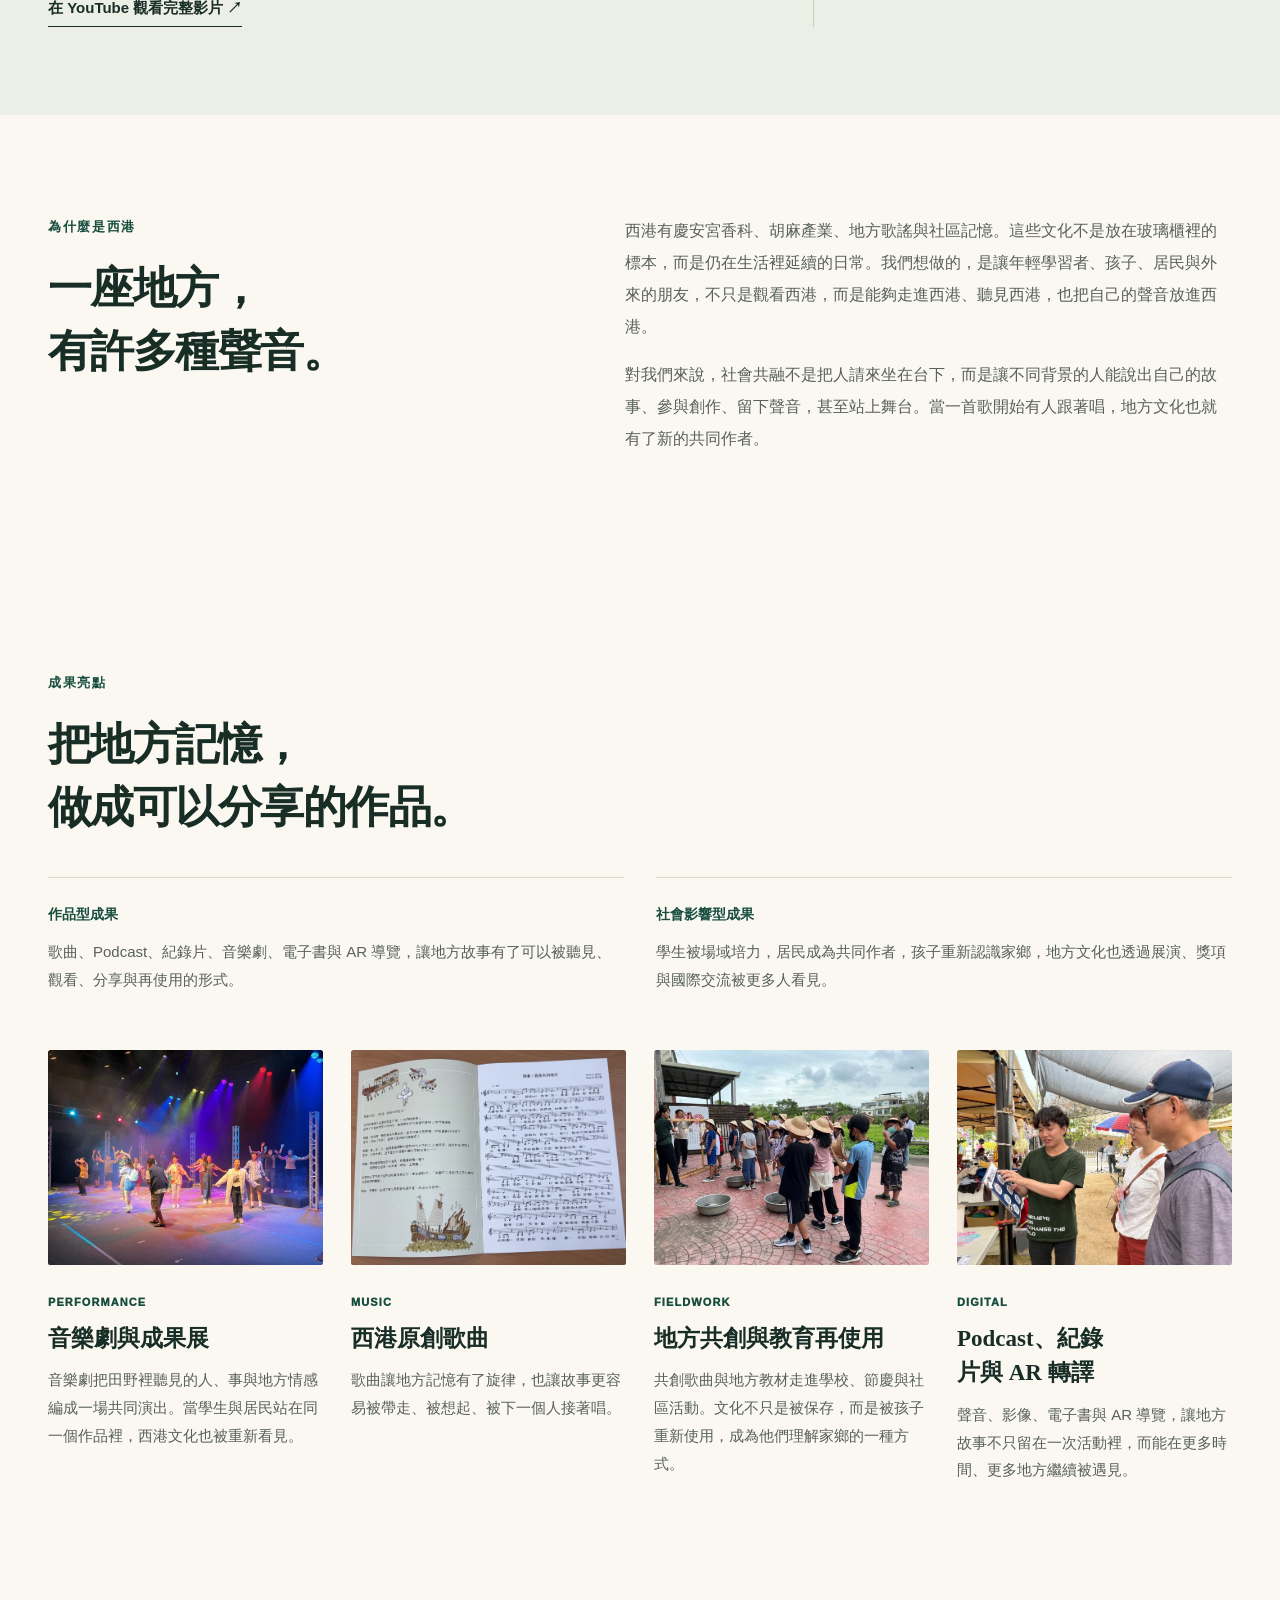
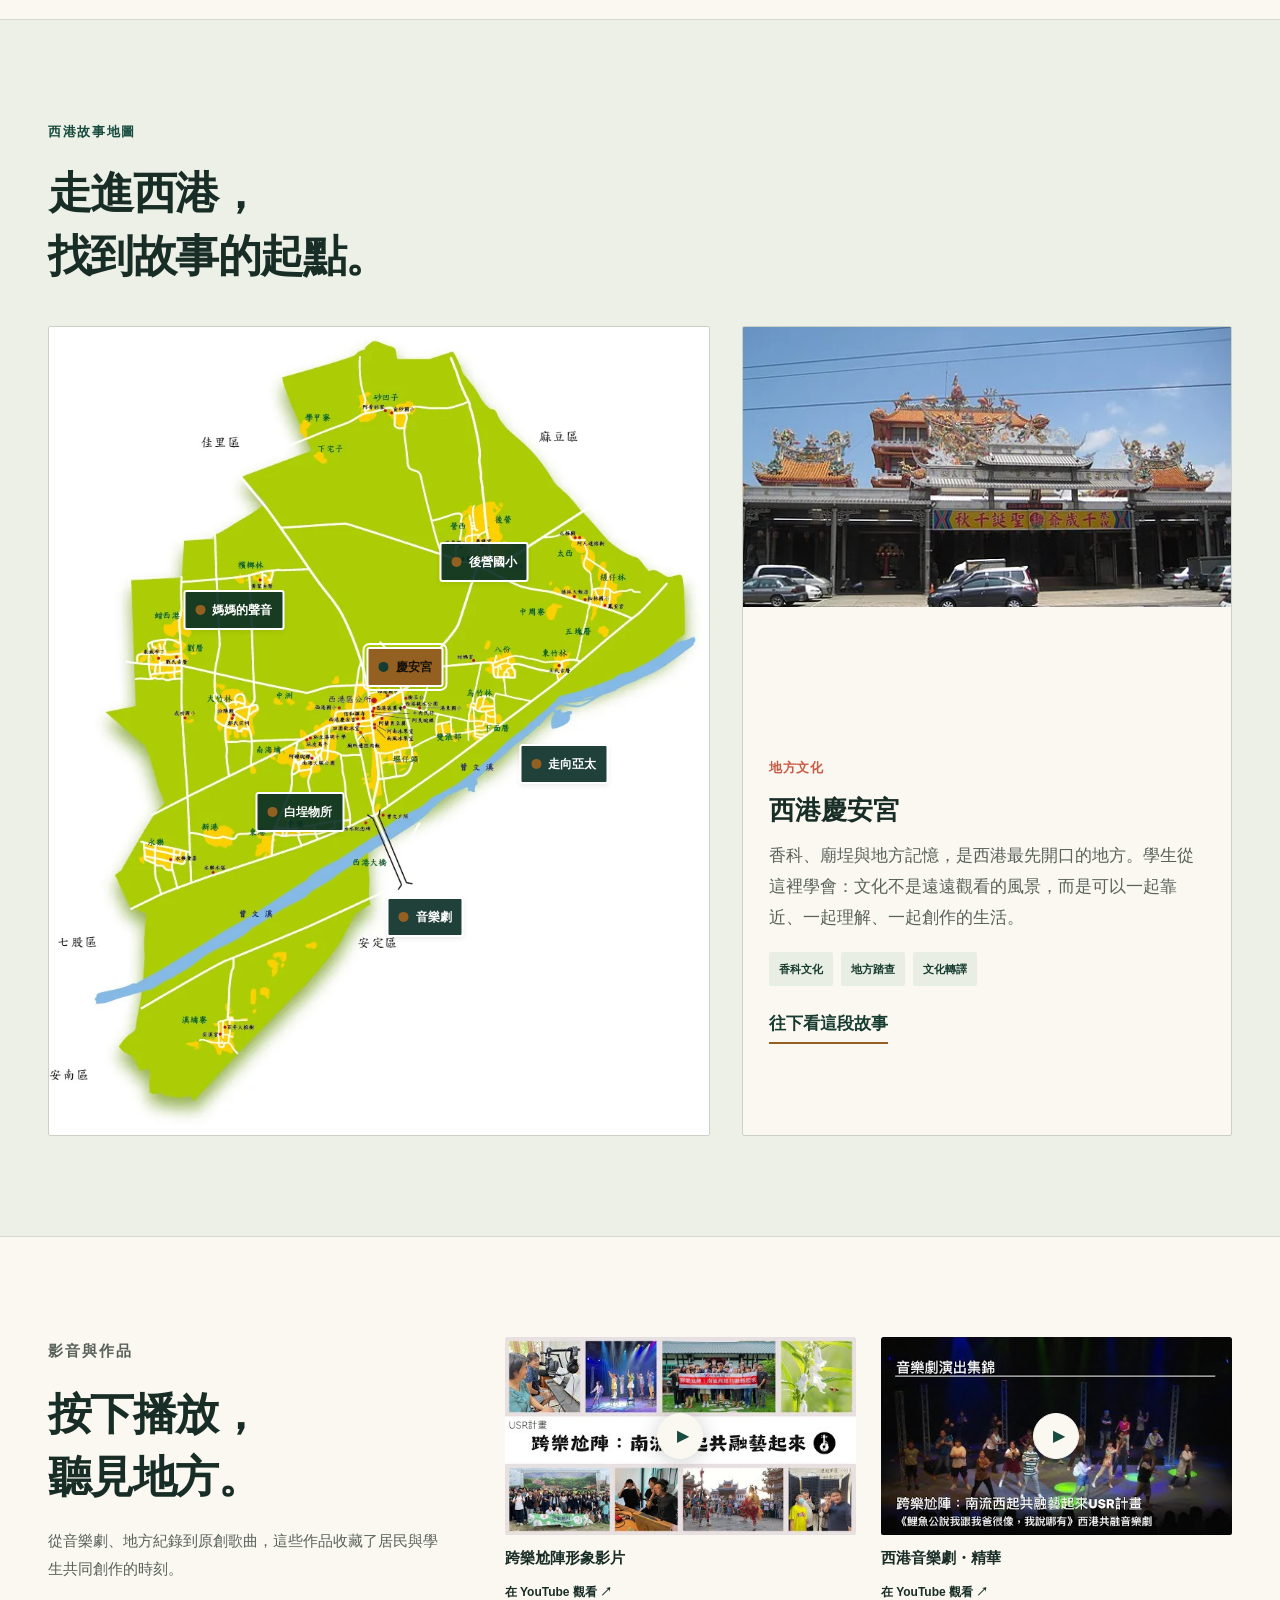
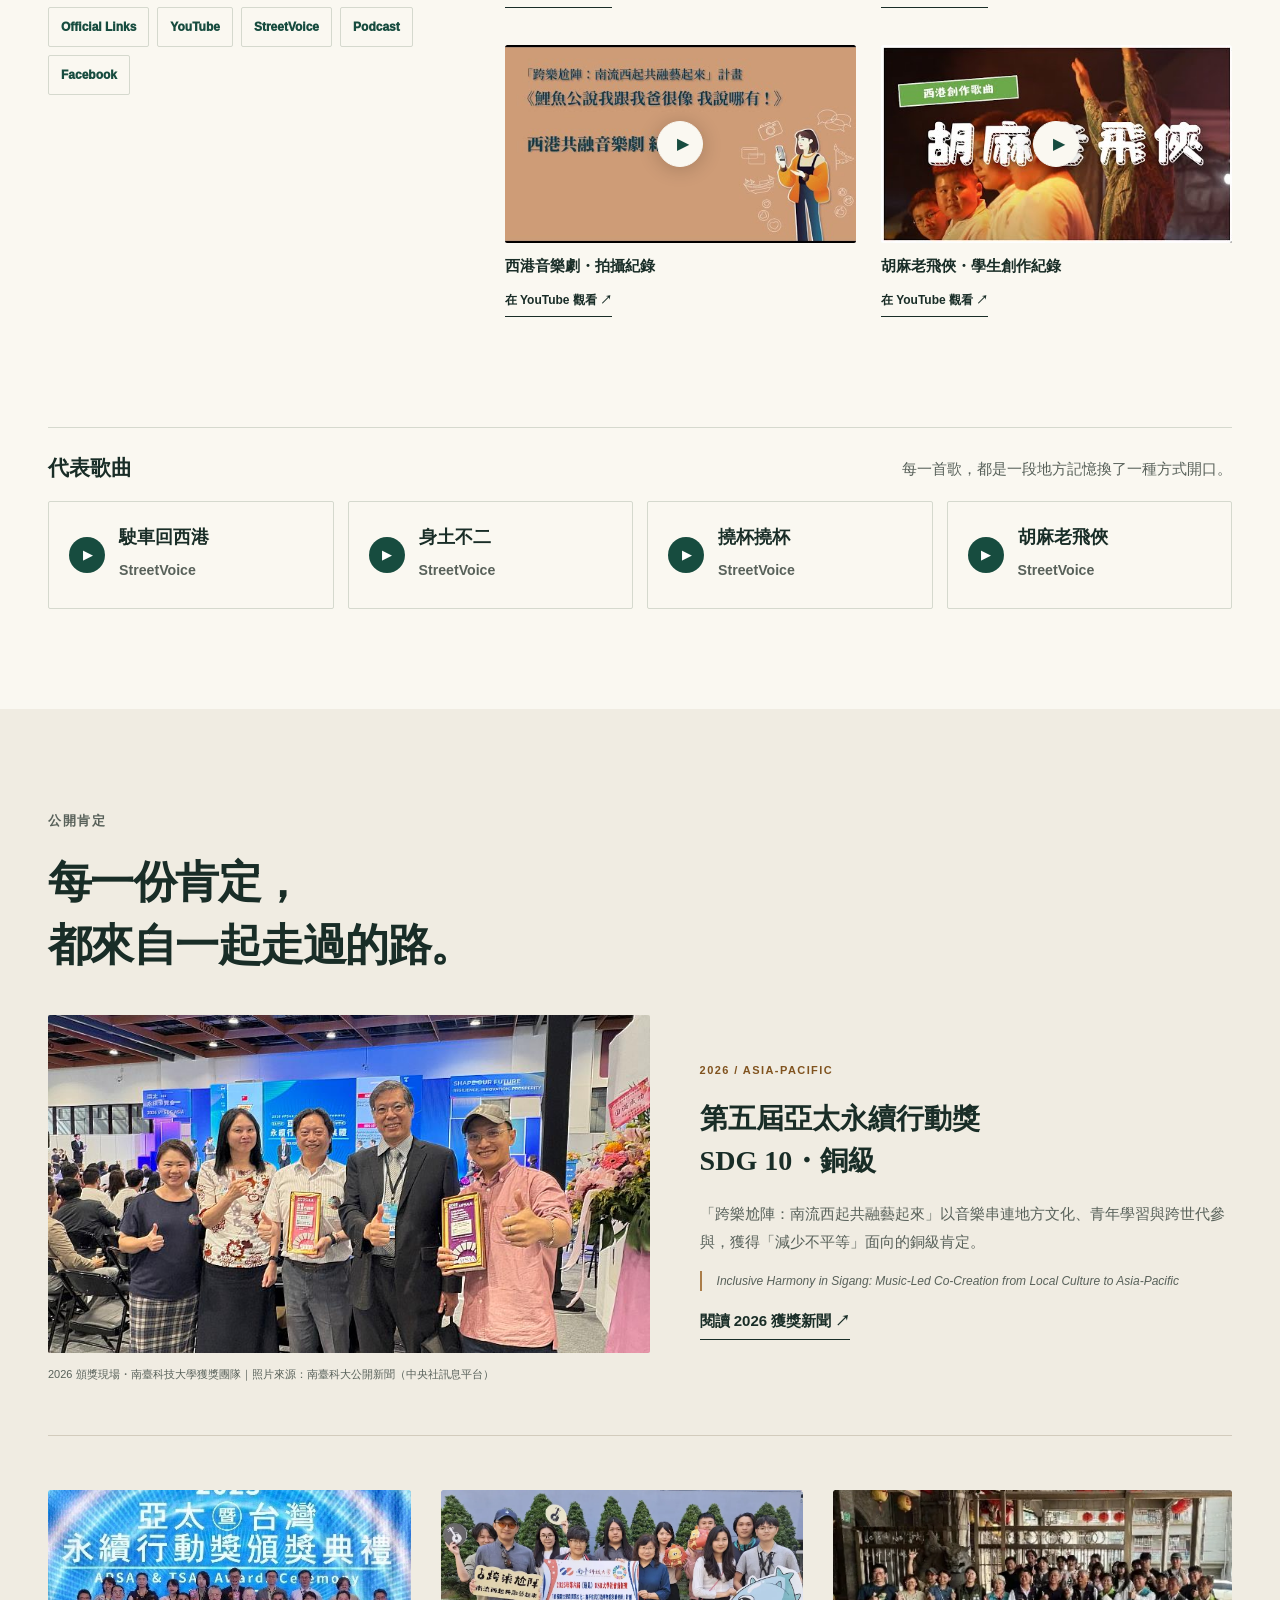
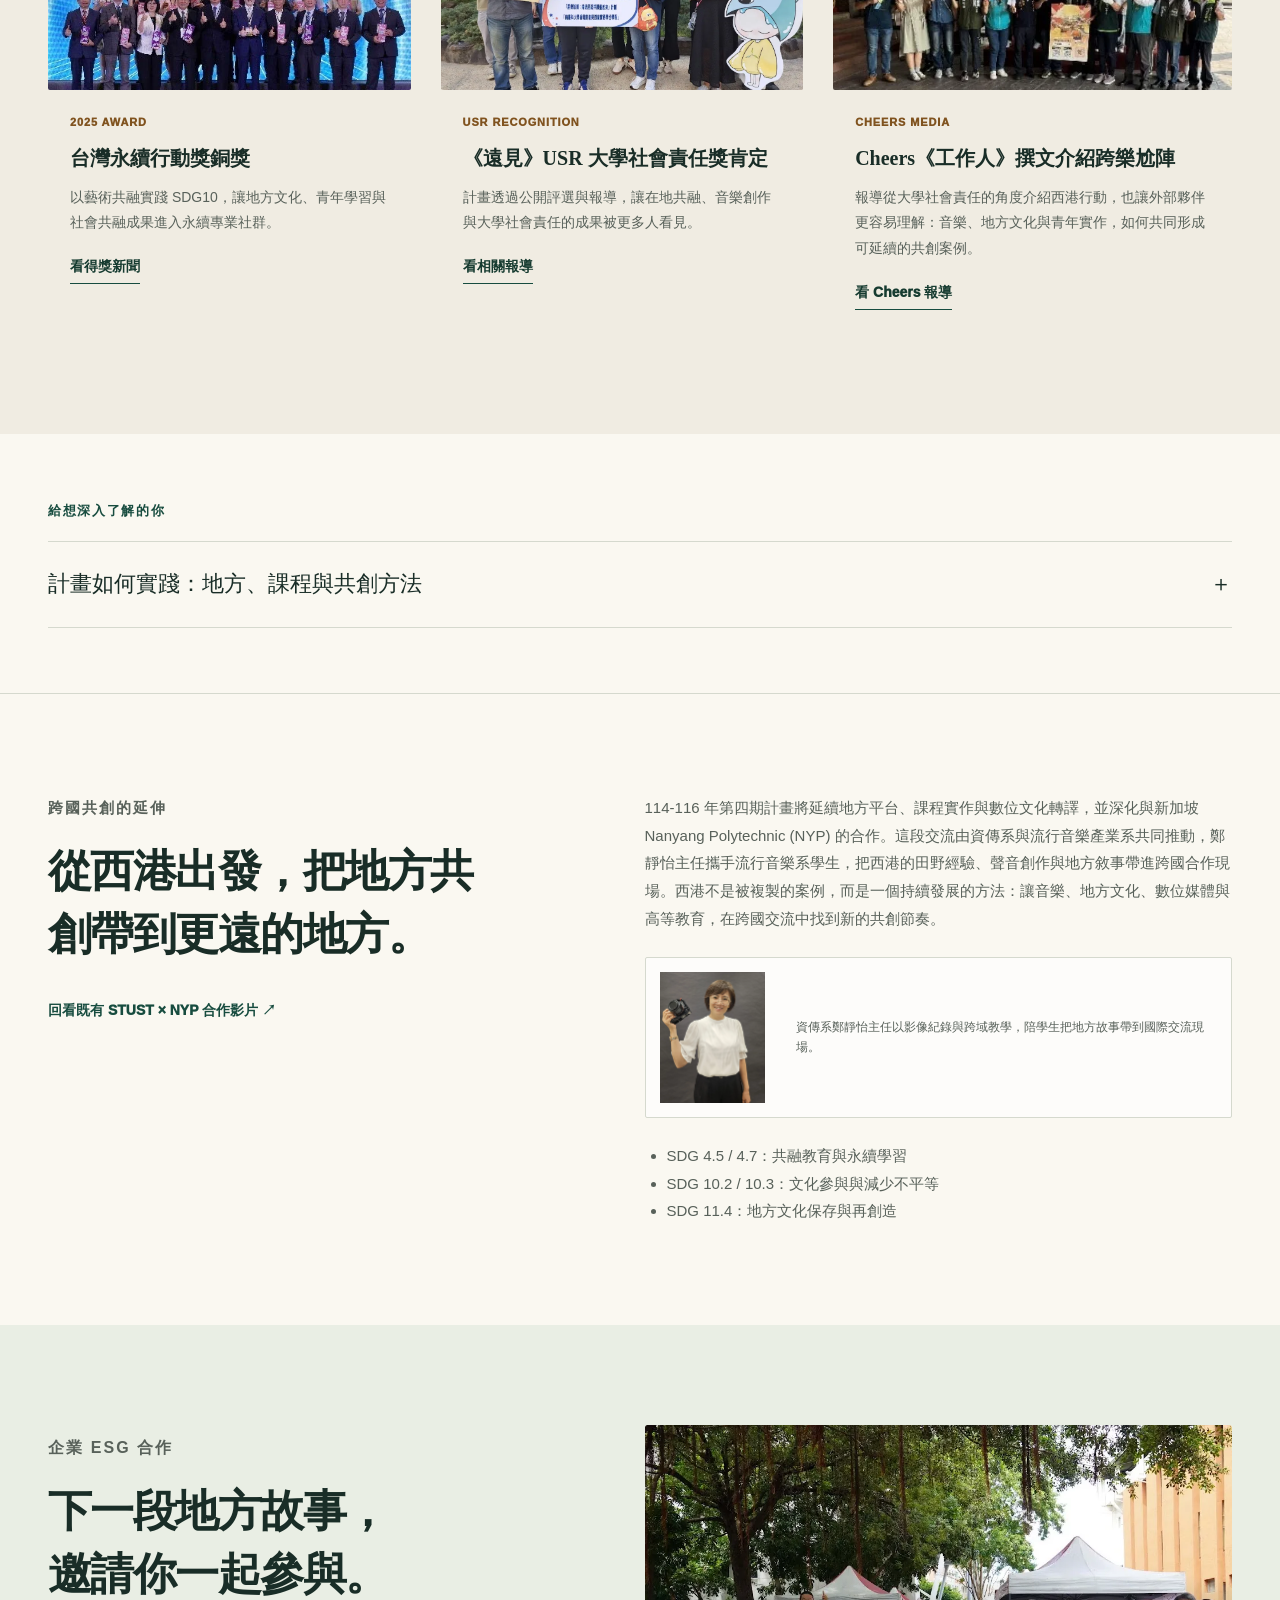
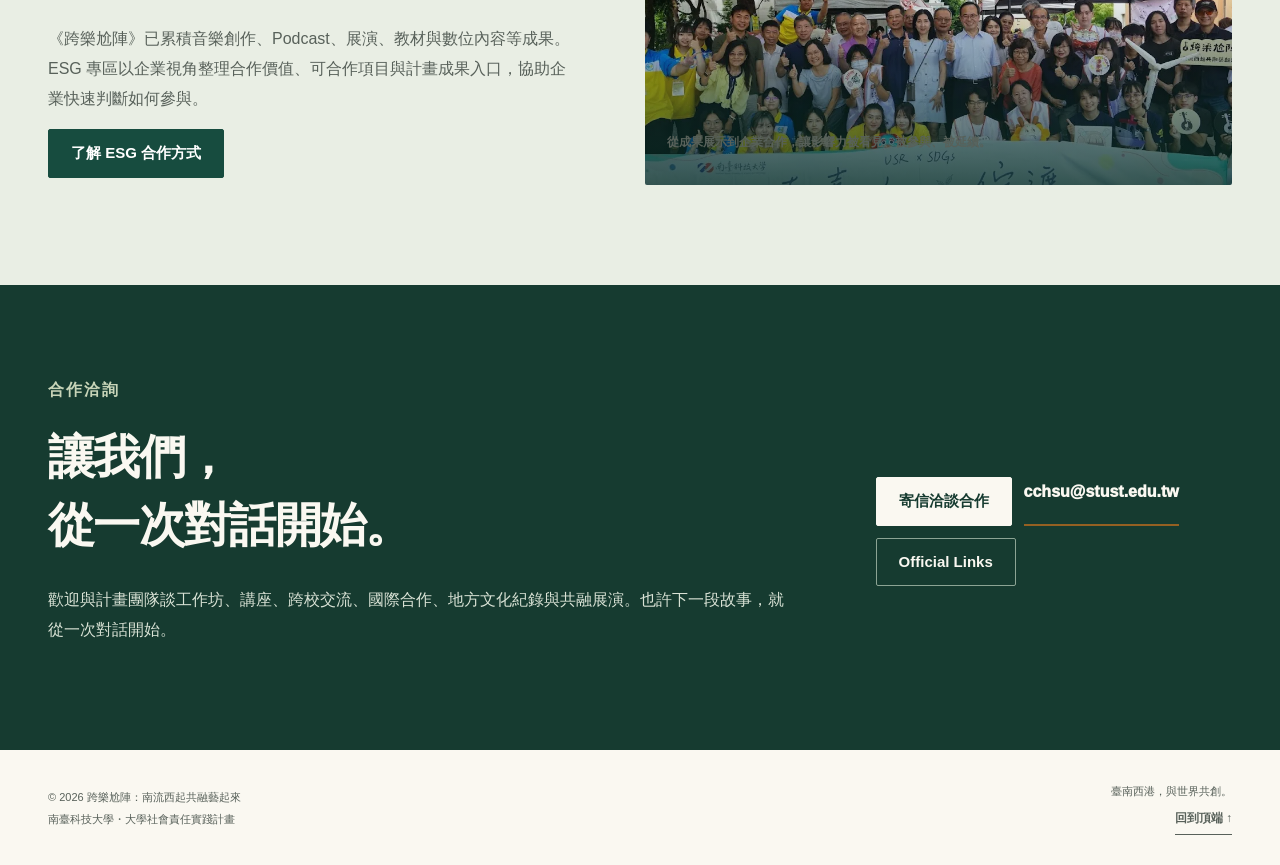
==== commit 5cfc5a51: "發布文化專題改版、新加坡紀錄片與2026 APSAA成果" ====
--- a/index.html
+++ b/index.html
@@ -1,88 +1,200 @@
-<!DOCTYPE html>
-<html lang="zh-Hant">
+<!doctype html>
+<html lang="zh-Hant-TW">
 <head>
-  <meta charset="UTF-8" />
-  <meta name="viewport" content="width=device-width, initial-scale=1.0" />
-  <title>跨樂尬陣：南流西起共融藝起來</title>
-  <meta name="description" content="跨樂尬陣從臺南西港出發，以流行音樂、地方共創與數位轉譯，讓地方記憶被聽見、被參與，也被繼續傳下去。" />
-  <meta property="og:title" content="跨樂尬陣：南流西起共融藝起來" />
-  <meta property="og:description" content="讓西港的故事，從田野、教室與舞台一路被唱出來。" />
-  <meta property="og:image" content="assets/media/teacher-vocal-coaching.webp" />
-  <link rel="stylesheet" href="styles.css" />
+<meta charset="utf-8">
+<meta name="viewport" content="width=device-width, initial-scale=1">
+<title>跨樂尬陣｜讓西港的故事，被世界聽見</title>
+<meta name="description" content="南臺科技大學跨樂尬陣 USR 計畫，以音樂、地方文化與共融創作連結西港與世界。觀看新加坡交流紀錄片、2026 APSAA 銅級成果與企業 ESG 合作。">
+<meta property="og:title" content="跨樂尬陣｜讓西港的故事，被世界聽見">
+<meta property="og:description" content="南臺科技大學跨樂尬陣 USR 計畫，以音樂、地方文化與共融創作連結西港與世界。觀看新加坡交流紀錄片、2026 APSAA 銅級成果與企業 ESG 合作。">
+<meta property="og:type" content="website">
+<meta property="og:locale" content="zh_TW">
+<meta property="og:url" content="https://singforfree2004-sudo.github.io/kygz-usr-site/">
+<meta property="og:image" content="https://singforfree2004-sudo.github.io/kygz-usr-site/assets/media/sigang-fieldwork.webp">
+<link rel="canonical" href="https://singforfree2004-sudo.github.io/kygz-usr-site/">
+<meta name="theme-color" content="#174c3f">
+<link rel="stylesheet" href="styles.css?v=20260905">
+<link rel="stylesheet" href="editorial.css?v=20260905">
 </head>
-<body data-lang="zh">
-  <a class="skip-link" href="#main">
-    <span class="zh">跳到主要內容</span>
-    <span class="en">Skip to content</span>
-  </a>
-
-  <header class="site-header">
-    <div class="wrap nav">
-      <a class="brand" href="#top" aria-label="跨樂尬陣首頁">
-        <img class="brand-logo" src="assets/logo.jpg" alt="" />
-        <span>
-          <strong>跨樂尬陣</strong>
-          <small>Inclusive Harmony in Sigang</small>
-        </span>
-      </a>
-      <nav aria-label="主要導覽">
-        <a href="#why"><span class="zh">為什麼</span><span class="en">Why</span></a>
-        <a href="#logic"><span class="zh">邏輯</span><span class="en">Logic</span></a>
-        <a href="#story-map"><span class="zh">地圖</span><span class="en">Map</span></a>
-        <a href="#method"><span class="zh">方法</span><span class="en">Method</span></a>
-        <a href="#outcomes"><span class="zh">成果</span><span class="en">Outcomes</span></a>
-        <a href="#media"><span class="zh">影音</span><span class="en">Media</span></a>
-        <a href="#recognition"><span class="zh">肯定</span><span class="en">Recognition</span></a>
-        <a href="esg.html"><span class="zh">ESG合作</span><span class="en">ESG</span></a>
-        <a href="#contact"><span class="zh">合作</span><span class="en">Contact</span></a>
-      </nav>
-      <button class="lang-toggle" type="button" aria-label="Switch language">
-        <span class="zh">EN</span>
-        <span class="en">中文</span>
-      </button>
-    </div>
-  </header>
-
-  <main id="main">
-    <section class="hero" id="top" aria-labelledby="hero-title">
-      <div class="wrap hero-layout">
-        <div class="hero-copy">
-          <p class="eyebrow">
-            <span class="zh">USR · 在地共融 · 流行音樂行動</span>
-            <span class="en">USR · Social Inclusion · Music-led Action</span>
-          </p>
-          <h1 id="hero-title">
-            <span class="zh">讓西港的故事，從土地裡唱出來</span>
-            <span class="en">Letting Sigang’s stories rise from the land, through music.</span>
-          </h1>
-          <p class="lead">
-            <span class="zh">南臺科技大學「跨樂尬陣」走進臺南西港，和學生、居民、孩子、長者、青農與地方夥伴一起工作。那些原本散落在廟埕、田間、餐桌與記憶裡的聲音，慢慢成為歌曲、Podcast、紀錄片、音樂劇、AR 導覽與一場場共同參與的展演。</span>
-            <span class="en">Inclusive Harmony in Sigang works with students, residents, children, elders, young farmers, and local partners in Tainan’s Sigang. Voices once held in temples, fields, family tables, and memory are gradually transformed into songs, podcasts, documentaries, musical theatre, AR interpretation, and shared public performances.</span>
-          </p>
-          <div class="hero-actions">
-            <a class="btn primary" href="#outcomes"><span class="zh">看我們做出的作品</span><span class="en">View the Works</span></a>
-            <a class="btn" href="#story-map"><span class="zh">走進西港地圖</span><span class="en">Explore the Map</span></a>
-          </div>
-        </div>
-        <div class="hero-gallery" aria-label="跨樂尬陣現場照片">
-          <img class="hero-main-photo" src="assets/media/sigang-fieldwork.webp" alt="" />
-          <img class="hero-side-photo top" src="assets/media/teacher-vocal-coaching.webp" alt="" />
-          <img class="hero-side-photo bottom" src="assets/media/houying-classroom-activity-2025.webp" alt="" />
-        </div>
-      </div>
-    </section>
-
-    <section class="metric-band" aria-label="計畫成果數字">
-      <div class="wrap metrics">
-        <div><strong>32+</strong><span class="zh">原創歌曲</span><span class="en">Original songs</span></div>
-        <div><strong>8</strong><span class="zh">Podcast 集數</span><span class="en">Podcast episodes</span></div>
-        <div><strong>10</strong><span class="zh">紀錄片</span><span class="en">Documentaries</span></div>
-        <div><strong>720+</strong><span class="zh">累計參與人次</span><span class="en">Total participations</span></div>
-        <div><strong>1.81</strong><span class="zh">SROI 社會投資報酬率</span><span class="en">SROI ratio</span></div>
-      </div>
-    </section>
-
-    <section class="section why-section" id="why">
+<body data-lang="zh" class="home-page">
+<a class="skip-link" href="#main">
+<span class="zh">跳到主要內容</span>
+<span class="en">Skip to content</span>
+</a>
+<header class="site-header">
+<div class="wrap nav">
+<a class="brand" href="#top" aria-label="跨樂尬陣首頁">
+<img class="brand-logo" src="assets/logo.jpg" width="48" height="48" alt=""/>
+<span>
+<strong>跨樂尬陣</strong>
+<small>Inclusive Harmony in Sigang</small>
+</span>
+</a>
+<nav id="site-navigation" aria-label="主要導覽">
+<a class="nav-link" href="#latest">
+<span class="zh">最新動態</span>
+<span class="en">Latest</span>
+</a>
+<a class="nav-link" href="#outcomes">
+<span class="zh">共創成果</span>
+<span class="en">Our work</span>
+</a>
+<a class="nav-link" href="#story-map">
+<span class="zh">走進西港</span>
+<span class="en">Explore</span>
+</a>
+<a class="nav-link" href="#recognition">
+<span class="zh">公開肯定</span>
+<span class="en">Recognition</span>
+</a>
+<a class="nav-link" href="esg.html">
+<span class="zh">ESG 合作</span>
+<span class="en">Partnership</span>
+</a>
+</nav>
+<div class="nav-tools">
+<button class="lang-toggle" type="button" aria-label="Switch to English">
+<span class="zh">EN</span>
+<span class="en">中文</span>
+</button>
+<button class="menu-toggle" type="button" aria-expanded="false" aria-controls="site-navigation">
+<span class="zh">選單</span>
+<span class="en">Menu</span>
+<span aria-hidden="true">☰</span>
+</button>
+</div>
+</div>
+</header>
+<main id="main">
+<section class="hero" id="top" aria-labelledby="hero-title">
+<div class="wrap hero-edition">
+<span>
+<span class="zh">南臺科技大學｜大學社會責任實踐計畫</span>
+<span class="en">STUST · University Social Responsibility</span>
+</span>
+<span>
+<span class="zh">地方文化 × 音樂 × 共融</span>
+<span class="en">Culture × Music × Inclusion</span>
+</span>
+</div>
+<div class="wrap hero-layout">
+<div class="hero-copy">
+<p class="eyebrow">
+<span class="zh">從臺南西港出發</span>
+<span class="en">Rooted in Sigang, Tainan</span>
+</p>
+<h1 id="hero-title">
+<span class="zh">讓西港的故事，<br>
+<em>被世界聽見。</em>
+</span>
+<span class="en">Local stories.<br>
+<em>Shared with the world.</em>
+</span>
+</h1>
+<p class="lead">
+<span class="zh">從田野、教室到舞台，和居民、學生一起，<br class="desktop-break">用音樂留下地方的聲音。</span>
+<span class="en">From fieldwork and classrooms to the stage, we create with residents and students, giving local stories a life through music.</span>
+</p>
+<div class="hero-actions">
+<a class="btn primary" href="#international">
+<span class="zh">看最新紀錄片 ↗</span>
+<span class="en">Watch the new film ↗</span>
+</a>
+<a class="btn" href="#outcomes">
+<span class="zh">探索共創成果</span>
+<span class="en">Explore our work</span>
+</a>
+</div>
+<p class="hero-footnote">
+<span class="zh">跨樂尬陣：南流西起共融藝起來</span>
+<span class="en">Inclusive Harmony in Sigang</span>
+</p>
+</div>
+<figure class="hero-portrait">
+<img src="assets/media/sigang-fieldwork.webp" alt="跨樂尬陣師生在西港田野活動合影" data-alt-en="Students and faculty during fieldwork in Sigang" width="600" height="400" fetchpriority="high">
+<figcaption>
+<span>01 / SIGANG</span>
+<span class="zh">走進地方，一起成為故事的作者。</span>
+<span class="en">Enter a place. Become part of its story.</span>
+</figcaption>
+<div class="photo-caption-tab" aria-hidden="true">
+<span class="zh">一起，<br>唱出地方。</span>
+<span class="en">A place.<br>Many voices.</span>
+</div>
+</figure>
+</div>
+</section>
+<section class="section latest-section" id="latest">
+<div class="wrap">
+<div class="section-head split-heading">
+<div>
+<p class="section-kicker">
+<span class="zh">此刻，正在發生</span>
+<span class="en">The latest chapter</span>
+</p>
+<h2>
+<span class="zh">地方的聲音，<br>繼續向外走。</span>
+<span class="en">Local voices.<br>New horizons.</span>
+</h2>
+</div>
+<p>
+<span class="zh">一段跨國共創的旅程，一份來自亞太的肯定。<br>記錄我們和地方一起前進的下一步。</span>
+<span class="en">A cross-border creative journey. Recognition from the Asia-Pacific. The next chapter of our work with Sigang.</span>
+</p>
+</div>
+<div class="latest-grid">
+<article class="film-feature" id="international">
+<a class="video-poster" href="https://www.youtube.com/watch?v=Q2eXweM6I-Y" target="_blank" rel="noopener noreferrer" data-title-zh="從西港唱到新加坡！鏡頭下的跨國交流共創 Vlog 紀錄片" data-title-en="From Sigang to Singapore: A Cross-border Co-creation Vlog" aria-label="在 YouTube 觀看：從西港唱到新加坡！鏡頭下的跨國交流共創 Vlog 紀錄片" data-label-en="Watch on YouTube: From Sigang to Singapore">
+<img src="assets/media/singapore-vlog-2026.jpg" width="1280" height="720" alt="新加坡跨國交流共創紀錄片官方縮圖" data-alt-en="Official thumbnail of the Singapore co-creation documentary" loading="lazy">
+<span class="poster-play" aria-hidden="true">▶</span>
+<span class="poster-label">
+<span class="zh">在 YouTube 播放 ↗</span>
+<span class="en">Watch on YouTube ↗</span>
+</span>
+</a>
+<div class="film-copy">
+<p class="section-kicker">
+<span class="zh">最新影像｜新加坡交流</span>
+<span class="en">New film · Singapore exchange</span>
+</p>
+<h3>
+<span class="zh">從西港唱到新加坡！</span>
+<span class="en">From Sigang to Singapore!</span>
+</h3>
+<p>
+<span class="zh">鏡頭下的跨國交流共創 Vlog 紀錄片。跟著跨樂尬陣的影像紀錄，看見地方文化如何成為跨國交流的共同語言。</span>
+<span class="en">A vlog documentary of cross-border co-creation. Follow Inclusive Harmony in Sigang as local culture becomes a shared language for international exchange.</span>
+</p>
+<a class="text-link" href="https://www.youtube.com/watch?v=Q2eXweM6I-Y" target="_blank" rel="noopener noreferrer">
+<span class="zh">在 YouTube 觀看完整影片 ↗</span>
+<span class="en">Watch the full film on YouTube ↗</span>
+</a>
+</div>
+</article>
+<article class="latest-award">
+<p class="section-kicker">2026 · APSAA</p>
+<div class="award-mark" aria-hidden="true">
+<span>SDG</span>
+<strong>10</strong>
+<span>BRONZE</span>
+</div>
+<h3>
+<span class="zh">亞太永續行動獎<br>銅級肯定</span>
+<span class="en">Asia-Pacific Sustainability<br>Action Awards · Bronze</span>
+</h3>
+<p>
+<span class="zh">以音樂共創連結地方文化與社會共融，獲 2026 第五屆 APSAA「SDG 10 減少不平等」銅級。</span>
+<span class="en">Music-led co-creation connecting local culture and inclusion, recognized with Bronze for SDG 10: Reduced Inequalities at the 2026 APSAA.</span>
+</p>
+<a class="text-link" href="#recognition">
+<span class="zh">看獲獎成果 →</span>
+<span class="en">Explore the recognition →</span>
+</a>
+</article>
+</div>
+</div>
+</section>
+<section class="section why-section" id="why">
       <div class="wrap why-layout">
         <div class="section-head">
           <p class="section-kicker">
@@ -90,8 +202,8 @@
             <span class="en">Why Sigang</span>
           </p>
           <h2>
-            <span class="zh">西港一直有故事，我們做的是陪更多人把它說成今天的樣子。</span>
-            <span class="en">Sigang has always had stories. The work is to let more people carry them into the present.</span>
+            <span class="zh">一座地方，<br>有許多種聲音。</span>
+            <span class="en">One place.<br>Many voices.</span>
           </h2>
         </div>
         <div class="why-copy">
@@ -106,25 +218,393 @@
         </div>
       </div>
     </section>
-
-    <section class="section photo-band">
-      <div class="wrap photo-grid">
-        <figure class="photo-tile tall">
-          <img src="assets/media/qingan-ar-showcase-2025.webp" alt="" />
-          <figcaption><span class="zh">在慶安宮現場，把地方信仰轉譯成新的學習入口</span><span class="en">At Qing'an Temple, translating local faith into a new learning entry point</span></figcaption>
-        </figure>
-        <figure class="photo-tile">
-          <img src="assets/media/sesame-festival-performance.webp" alt="" />
-          <figcaption><span class="zh">胡麻節與市集現場，讓地方產業也成為共同展演的舞台</span><span class="en">Sesame festivals and local markets become stages for shared performance</span></figcaption>
-        </figure>
-        <figure class="photo-tile">
-          <img src="assets/media/community-walk.webp" alt="" />
-          <figcaption><span class="zh">走進社區與街巷，讓地方日常成為創作的起點</span><span class="en">Walking into streets and communities, where everyday life becomes the start of creation</span></figcaption>
-        </figure>
+<section class="section outcomes-section" id="outcomes">
+      <div class="wrap">
+        <div class="section-head">
+          <p class="section-kicker">
+<span class="zh">成果亮點</span>
+<span class="en">Outcomes</span>
+</p>
+          <h2>
+<span class="zh">把地方記憶，<br>做成可以分享的作品。</span>
+<span class="en">Local memory.<br>Works we can share.</span>
+</h2>
+        </div>
+        <div class="outcome-lens" aria-label="成果分層">
+          <article>
+            <span class="zh">作品型成果</span>
+<span class="en">Creative Outputs</span>
+            <p>
+<span class="zh">歌曲、Podcast、紀錄片、音樂劇、電子書與 AR 導覽，讓地方故事有了可以被聽見、觀看、分享與再使用的形式。</span>
+<span class="en">Songs, podcasts, documentaries, musical theatre, ebooks, and AR interpretation give local stories forms that can be heard, watched, shared, and reused.</span>
+</p>
+          </article>
+          <article>
+            <span class="zh">社會影響型成果</span>
+<span class="en">Social Impact</span>
+            <p>
+<span class="zh">學生被場域培力，居民成為共同作者，孩子重新認識家鄉，地方文化也透過展演、獎項與國際交流被更多人看見。</span>
+<span class="en">Students are trained through the field, residents become co-authors, children rediscover home, and local culture reaches wider audiences through performance, recognition, and international exchange.</span>
+</p>
+          </article>
+        </div>
+        <div class="outcome-grid">
+          <article class="outcome-card feature">
+            <img src="assets/media/musical-training-performance.webp" alt="" / loading="lazy">
+            <div>
+              <span>Performance</span>
+              <h3>
+<span class="zh">音樂劇與成果展</span>
+<span class="en">Musical Theatre and Public Showcase</span>
+</h3>
+              <p>
+<span class="zh">音樂劇把田野裡聽見的人、事與地方情感編成一場共同演出。當學生與居民站在同一個作品裡，西港文化也被重新看見。</span>
+<span class="en">Musical theatre gathers field stories, people, and local feeling into a shared performance. When students and residents stand inside the same work, Sigang is seen anew.</span>
+</p>
+            </div>
+          </article>
+          <article class="outcome-card">
+            <img src="assets/media/sigang-songbook-open.webp" alt="" / loading="lazy">
+            <div>
+              <span>Music</span>
+              <h3>
+<span class="zh">西港原創歌曲</span>
+<span class="en">Songs of Sigang</span>
+</h3>
+              <p>
+<span class="zh">歌曲讓地方記憶有了旋律，也讓故事更容易被帶走、被想起、被下一個人接著唱。</span>
+<span class="en">Songs give local memory a melody, making stories easier to carry, remember, and sing forward.</span>
+</p>
+            </div>
+          </article>
+          <article class="outcome-card">
+            <img src="assets/media/children-field-learning.webp" alt="" / loading="lazy">
+            <div>
+              <span>Fieldwork</span>
+              <h3>
+<span class="zh">地方共創與教育再使用</span>
+<span class="en">Co-creation and Educational Reuse</span>
+</h3>
+              <p>
+<span class="zh">共創歌曲與地方教材走進學校、節慶與社區活動。文化不只是被保存，而是被孩子重新使用，成為他們理解家鄉的一種方式。</span>
+<span class="en">Co-created songs and local materials move through schools, festivals, and community events. Culture is not only preserved; it is reused by younger generations as a way to understand home.</span>
+</p>
+            </div>
+          </article>
+          <article class="outcome-card">
+            <img src="assets/media/student-guided-fieldwork.webp" alt="" / loading="lazy">
+            <div>
+              <span>Digital</span>
+              <h3>
+<span class="zh">Podcast、紀錄片與 AR 轉譯</span>
+<span class="en">Podcast, Documentary, and AR Translation</span>
+</h3>
+              <p>
+<span class="zh">聲音、影像、電子書與 AR 導覽，讓地方故事不只留在一次活動裡，而能在更多時間、更多地方繼續被遇見。</span>
+<span class="en">Audio, video, ebooks, and AR interpretation allow local stories to live beyond a single event and be encountered again elsewhere.</span>
+</p>
+            </div>
+          </article>
+        </div>
       </div>
     </section>
-
-    <section class="section logic-section" id="logic">
+<section class="section story-map-section" id="story-map">
+      <div class="wrap">
+        <div class="section-head">
+          <p class="section-kicker">
+            <span class="zh">西港故事地圖</span>
+            <span class="en">Sigang Story Map</span>
+          </p>
+          <h2>
+            <span class="zh">走進西港，<br>找到故事的起點。</span>
+            <span class="en">Explore Sigang.<br>Find where a story begins.</span>
+          </h2>
+        </div>
+        <div class="story-map-layout">
+          <div class="story-map-panel" aria-label="西港故事互動地圖">
+            <img class="story-map-base" src="assets/media/sigang-map.webp" alt="" / loading="lazy">
+            <button class="map-pin active" style="--x: 54%; --y: 42%;" type="button" data-story="temple">
+              <span class="zh">慶安宮</span>
+<span class="en">Qing'an Temple</span>
+            </button>
+            <button class="map-pin" style="--x: 38%; --y: 60%;" type="button" data-story="baicheng">
+              <span class="zh">白埕物所</span>
+<span class="en">Baicheng Wu-Suo</span>
+            </button>
+            <button class="map-pin" style="--x: 66%; --y: 29%;" type="button" data-story="children">
+              <span class="zh">後營國小</span>
+<span class="en">Houying School</span>
+            </button>
+            <button class="map-pin" style="--x: 28%; --y: 35%;" type="button" data-story="podcast">
+              <span class="zh">媽媽的聲音</span>
+<span class="en">Mothers' Voices</span>
+            </button>
+            <button class="map-pin" style="--x: 57%; --y: 73%;" type="button" data-story="musical">
+              <span class="zh">音樂劇</span>
+<span class="en">Musical</span>
+            </button>
+            <button class="map-pin" style="--x: 78%; --y: 54%;" type="button" data-story="singapore">
+              <span class="zh">走向亞太</span>
+<span class="en">Toward APAC</span>
+            </button>
+          </div>
+          <article class="story-map-card" aria-live="polite">
+            <img id="story-map-image" src="assets/media/sigang-qingan-temple.webp" alt="" / loading="lazy">
+            <div class="story-map-content">
+              <span id="story-map-tag">Local Heritage</span>
+              <h3 id="story-map-title">西港慶安宮</h3>
+              <p id="story-map-body">香科、廟埕與地方記憶，是西港最先開口的地方。學生從這裡學會：文化不是遠遠觀看的風景，而是可以一起靠近、一起理解、一起創作的生活。</p>
+              <div class="story-map-chips" id="story-map-chips" aria-label="成果類型">
+</div>
+              <a class="story-map-link" id="story-map-link" href="#method">
+                <span class="zh">往下看這段故事</span>
+                <span class="en">Follow this thread</span>
+              </a>
+            </div>
+          </article>
+        </div>
+      </div>
+    </section>
+<section class="section video-section" id="media">
+      <div class="wrap video-layout">
+        <div>
+          <p class="section-kicker">
+<span class="zh">影音與作品</span>
+<span class="en">Media and Works</span>
+</p>
+          <h2>
+<span class="zh">按下播放，<br>聽見地方。</span>
+<span class="en">Press play.<br>Listen to a place.</span>
+</h2>
+          <p>
+<span class="zh">從音樂劇、地方紀錄到原創歌曲，這些作品收藏了居民與學生共同創作的時刻。</span>
+<span class="en">Musical theatre, documentaries, and original songs preserve moments of creation shared by residents and students.</span>
+</p>
+          <div class="media-links">
+            <a href="https://linktr.ee/kygz.official" target="_blank" rel="noreferrer">Official Links</a>
+            <a href="https://www.youtube.com/@%E8%B7%A8%E6%A8%82%E5%B0%AC%E9%99%A3" target="_blank" rel="noreferrer">YouTube</a>
+            <a href="https://streetvoice.com/kygz_official/" target="_blank" rel="noreferrer">StreetVoice</a>
+            <a href="https://xigang-podcast.firstory.io/" target="_blank" rel="noreferrer">Podcast</a>
+            <a href="https://www.facebook.com/kygz.official" target="_blank" rel="noreferrer">Facebook</a>
+          </div>
+        </div>
+        <div class="video-stack">
+          <div class="video-card">
+            <a class="video-poster" href="https://www.youtube.com/watch?v=e9KeHfI3OD0" target="_blank" rel="noopener noreferrer" aria-label="在 YouTube 觀看：跨樂尬陣形象影片" data-label-en="Watch on YouTube: Inclusive Harmony in Sigang">
+<img src="assets/media/video-e9KeHfI3OD0.jpg" width="480" height="360" loading="lazy" alt="跨樂尬陣形象影片官方影片縮圖" data-alt-en="Official thumbnail: Inclusive Harmony in Sigang">
+<span class="poster-play" aria-hidden="true">▶</span>
+</a>
+<div class="video-caption">
+<h3>
+<span class="zh">跨樂尬陣形象影片</span>
+<span class="en">Inclusive Harmony in Sigang</span>
+</h3>
+<a class="text-link" href="https://www.youtube.com/watch?v=e9KeHfI3OD0" target="_blank" rel="noopener noreferrer">
+<span class="zh">在 YouTube 觀看 ↗</span>
+<span class="en">Watch on YouTube ↗</span>
+</a>
+</div>
+          </div>
+          <div class="video-card">
+            <a class="video-poster" href="https://www.youtube.com/watch?v=3QpSOmNeVLU" target="_blank" rel="noopener noreferrer" aria-label="在 YouTube 觀看：西港音樂劇・精華" data-label-en="Watch on YouTube: Sigang musical theatre · Highlights">
+<img src="assets/media/video-3QpSOmNeVLU.jpg" width="480" height="360" loading="lazy" alt="西港音樂劇・精華官方影片縮圖" data-alt-en="Official thumbnail: Sigang musical theatre · Highlights">
+<span class="poster-play" aria-hidden="true">▶</span>
+</a>
+<div class="video-caption">
+<h3>
+<span class="zh">西港音樂劇・精華</span>
+<span class="en">Sigang musical theatre · Highlights</span>
+</h3>
+<a class="text-link" href="https://www.youtube.com/watch?v=3QpSOmNeVLU" target="_blank" rel="noopener noreferrer">
+<span class="zh">在 YouTube 觀看 ↗</span>
+<span class="en">Watch on YouTube ↗</span>
+</a>
+</div>
+          </div>
+          <div class="video-card">
+            <a class="video-poster" href="https://www.youtube.com/watch?v=Z5h6gXdqcBo" target="_blank" rel="noopener noreferrer" aria-label="在 YouTube 觀看：西港音樂劇・拍攝紀錄" data-label-en="Watch on YouTube: Behind the scenes of Sigang musical theatre">
+<img src="assets/media/video-Z5h6gXdqcBo.jpg" width="480" height="360" loading="lazy" alt="西港音樂劇・拍攝紀錄官方影片縮圖" data-alt-en="Official thumbnail: Behind the scenes of Sigang musical theatre">
+<span class="poster-play" aria-hidden="true">▶</span>
+</a>
+<div class="video-caption">
+<h3>
+<span class="zh">西港音樂劇・拍攝紀錄</span>
+<span class="en">Behind the scenes of Sigang musical theatre</span>
+</h3>
+<a class="text-link" href="https://www.youtube.com/watch?v=Z5h6gXdqcBo" target="_blank" rel="noopener noreferrer">
+<span class="zh">在 YouTube 觀看 ↗</span>
+<span class="en">Watch on YouTube ↗</span>
+</a>
+</div>
+          </div>
+          <div class="video-card">
+            <a class="video-poster" href="https://www.youtube.com/watch?v=o53wM-53pGI" target="_blank" rel="noopener noreferrer" aria-label="在 YouTube 觀看：胡麻老飛俠・學生創作紀錄" data-label-en="Watch on YouTube: Sesame Old Hero · Student creation">
+<img src="assets/media/video-o53wM-53pGI.jpg" width="480" height="360" loading="lazy" alt="胡麻老飛俠・學生創作紀錄官方影片縮圖" data-alt-en="Official thumbnail: Sesame Old Hero · Student creation">
+<span class="poster-play" aria-hidden="true">▶</span>
+</a>
+<div class="video-caption">
+<h3>
+<span class="zh">胡麻老飛俠・學生創作紀錄</span>
+<span class="en">Sesame Old Hero · Student creation</span>
+</h3>
+<a class="text-link" href="https://www.youtube.com/watch?v=o53wM-53pGI" target="_blank" rel="noopener noreferrer">
+<span class="zh">在 YouTube 觀看 ↗</span>
+<span class="en">Watch on YouTube ↗</span>
+</a>
+</div>
+          </div>
+        </div>
+      </div>
+      <div class="wrap song-section" aria-label="代表歌曲">
+        <div class="song-head">
+          <h3>
+<span class="zh">代表歌曲</span>
+<span class="en">Featured Songs</span>
+</h3>
+          <p>
+<span class="zh">每一首歌，都是一段地方記憶換了一種方式開口。</span>
+<span class="en">Each song is a local memory finding a new way to speak.</span>
+</p>
+        </div>
+        <div class="song-grid">
+          <a class="song-card" href="https://streetvoice.com/kygz_official/songs/749791/" target="_blank" rel="noreferrer">
+            <span class="play-mark">▶</span>
+            <strong>
+<span class="zh">駛車回西港</span>
+<span class="en">Driving Back to Sigang</span>
+</strong>
+            <small>StreetVoice</small>
+          </a>
+          <a class="song-card" href="https://streetvoice.com/kygz_official/songs/704625/" target="_blank" rel="noreferrer">
+            <span class="play-mark">▶</span>
+            <strong>
+<span class="zh">身土不二</span>
+<span class="en">Body and Land as One</span>
+</strong>
+            <small>StreetVoice</small>
+          </a>
+          <a class="song-card" href="https://streetvoice.com/kygz_official/songs/704650/" target="_blank" rel="noreferrer">
+            <span class="play-mark">▶</span>
+            <strong>
+<span class="zh">撓杯撓杯</span>
+<span class="en">Nao Bue Nao Bue</span>
+</strong>
+            <small>StreetVoice</small>
+          </a>
+          <a class="song-card" href="https://streetvoice.com/kygz_official/songs/749794/" target="_blank" rel="noreferrer">
+            <span class="play-mark">▶</span>
+            <strong>
+<span class="zh">胡麻老飛俠</span>
+<span class="en">Sesame Old Hero</span>
+</strong>
+            <small>StreetVoice</small>
+          </a>
+        </div>
+      </div>
+    </section>
+<section class="section recognition-section" id="recognition">
+      <div class="wrap">
+        <div class="section-head">
+          <p class="section-kicker">
+<span class="zh">公開肯定</span>
+<span class="en">Recognition</span>
+</p>
+          <h2>
+<span class="zh">每一份肯定，<br>都來自一起走過的路。</span>
+<span class="en">Recognition for a<br>journey shared.</span>
+</h2>
+        </div>
+        <article class="award-feature">
+<figure>
+<img src="assets/media/apsaa-team-2026.jpg" width="800" height="450" alt="南臺科大副校長王振乾與 2026 永續行動獎獲獎計畫團隊老師合影" data-alt-en="STUST Vice President Wang Chen-Chien with the 2026 award-winning project teams" loading="lazy">
+<figcaption>
+<span class="zh">2026 頒獎現場・南臺科技大學獲獎團隊｜照片來源：南臺科大公開新聞（中央社訊息平台）</span>
+<span class="en">2026 awards ceremony · STUST project teams. Photo: STUST news release on CNA Postwrite.</span>
+</figcaption>
+</figure>
+<div>
+<p class="section-kicker">2026 / ASIA-PACIFIC</p>
+<h3>
+<span class="zh">第五屆亞太永續行動獎<br>SDG 10・銅級</span>
+<span class="en">5th Asia-Pacific Sustainability Action Awards<br>SDG 10 · Bronze</span>
+</h3>
+<p>
+<span class="zh">「跨樂尬陣：南流西起共融藝起來」以音樂串連地方文化、青年學習與跨世代參與，獲得「減少不平等」面向的銅級肯定。</span>
+<span class="en">Inclusive Harmony in Sigang connects local culture, student learning, and participation across generations through music. The project received Bronze in SDG 10: Reduced Inequalities.</span>
+</p>
+<p class="award-case">Inclusive Harmony in Sigang: Music-Led Co-Creation from Local Culture to Asia-Pacific</p>
+<a class="text-link" href="https://www.cna.com.tw/postwrite/chi/442698" target="_blank" rel="noopener noreferrer">
+<span class="zh">閱讀 2026 獲獎新聞 ↗</span>
+<span class="en">Read the 2026 award announcement ↗</span>
+</a>
+</div>
+</article>
+<div class="recognition-grid">
+          <article class="award-card">
+            <img src="assets/media/esg-award-recognition-2025.webp" alt="" / loading="lazy">
+            <span>2025 Award</span>
+            <h3>
+<span class="zh">台灣永續行動獎銅獎</span>
+<span class="en">Taiwan Sustainability Action Award, Bronze</span>
+</h3>
+            <p>
+<span class="zh">以藝術共融實踐 SDG10，讓地方文化、青年學習與社會共融成果進入永續專業社群。</span>
+<span class="en">The project practices SDG 10 through inclusive arts, bringing local culture, youth learning, and social inclusion into the sustainability community.</span>
+</p>
+            <a href="https://news.stust.edu.tw/pid/8484" target="_blank" rel="noreferrer">
+<span class="zh">看得獎新聞</span>
+<span class="en">Read the award news</span>
+</a>
+          </article>
+          <article class="award-card">
+            <img src="assets/media/award-foresight.webp" alt="" / loading="lazy">
+            <span>USR Recognition</span>
+            <h3>
+<span class="zh">《遠見》USR 大學社會責任獎肯定</span>
+<span class="en">Recognized by the Global Views USR Award</span>
+</h3>
+            <p>
+<span class="zh">計畫透過公開評選與報導，讓在地共融、音樂創作與大學社會責任的成果被更多人看見。</span>
+<span class="en">Through public selection and recognition, the project makes local inclusion, music creation, and university social responsibility more visible.</span>
+</p>
+            <a href="https://news.stust.edu.tw/pid/7332" target="_blank" rel="noreferrer">
+<span class="zh">看相關報導</span>
+<span class="en">Read the report</span>
+</a>
+          </article>
+          <article class="award-card">
+            <img src="assets/media/qingan-ar-showcase-2025.webp" alt="" / loading="lazy">
+            <span>Cheers Media</span>
+            <h3>
+<span class="zh">Cheers《工作人》撰文介紹跨樂尬陣</span>
+<span class="en">Featured by Cheers WORKLIFE</span>
+</h3>
+            <p>
+<span class="zh">報導從大學社會責任的角度介紹西港行動，也讓外部夥伴更容易理解：音樂、地方文化與青年實作，如何共同形成可延續的共創案例。</span>
+<span class="en">The article frames the Sigang project through university social responsibility, showing how music, local culture, and youth practice can grow into a co-creation model that others can build on.</span>
+</p>
+            <a href="https://www.cheers.com.tw/article/article.action?id=5104314&page=2" target="_blank" rel="noreferrer">
+<span class="zh">看 Cheers 報導</span>
+<span class="en">Read the Cheers article</span>
+</a>
+          </article>
+        </div>
+      </div>
+    </section>
+<section class="section evidence-section" id="project-method">
+<div class="wrap">
+<p class="section-kicker">
+<span class="zh">給想深入了解的你</span>
+<span class="en">A closer look</span>
+</p>
+<details class="method-disclosure">
+<summary>
+<span class="zh">計畫如何實踐：地方、課程與共創方法</span>
+<span class="en">How it works: place, curriculum, and co-creation</span>
+<span aria-hidden="true">＋</span>
+</summary>
+<div class="method-detail-content">
+<section class="section logic-section" id="logic">
       <div class="wrap">
         <div class="section-head logic-head">
           <p class="section-kicker">
@@ -136,15 +616,30 @@
             <span class="en">We are not simply bringing events to Sigang. We are helping local voices grow into forms that can keep travelling.</span>
           </h2>
           <div class="logic-equation" aria-label="計畫核心公式">
-            <span><span class="zh">地方記憶</span><span class="en">Local memory</span></span>
+            <span>
+<span class="zh">地方記憶</span>
+<span class="en">Local memory</span>
+</span>
             <b>+</b>
-            <span><span class="zh">音樂創作</span><span class="en">Music creation</span></span>
+            <span>
+<span class="zh">音樂創作</span>
+<span class="en">Music creation</span>
+</span>
             <b>+</b>
-            <span><span class="zh">數位轉譯</span><span class="en">Digital translation</span></span>
+            <span>
+<span class="zh">數位轉譯</span>
+<span class="en">Digital translation</span>
+</span>
             <b>+</b>
-            <span><span class="zh">共融展演</span><span class="en">Inclusive performance</span></span>
+            <span>
+<span class="zh">共融展演</span>
+<span class="en">Inclusive performance</span>
+</span>
             <b>=</b>
-            <strong><span class="zh">西港的新共同作者</span><span class="en">New co-authors of Sigang</span></strong>
+            <strong>
+<span class="zh">西港的新共同作者</span>
+<span class="en">New co-authors of Sigang</span>
+</strong>
           </div>
         </div>
         <div class="logic-grid" aria-label="計畫邏輯四步驟">
@@ -156,8 +651,14 @@
               </svg>
             </div>
             <span class="logic-number">01</span>
-            <h3><span class="zh">從地方問題出發</span><span class="en">Start From Local Questions</span></h3>
-            <p><span class="zh">西港有香科、胡麻、歌謠與社區記憶，也面對青年參與下降、傳統文化傳承斷層、陣頭文化刻板印象與地方特色需要重新被理解的挑戰。</span><span class="en">Sigang carries temple rituals, sesame culture, songs, and community memory, while also facing declining youth participation, cultural gaps, stereotypes around troupes, and the need to tell its identity anew.</span></p>
+            <h3>
+<span class="zh">從地方問題出發</span>
+<span class="en">Start From Local Questions</span>
+</h3>
+            <p>
+<span class="zh">西港有香科、胡麻、歌謠與社區記憶，也面對青年參與下降、傳統文化傳承斷層、陣頭文化刻板印象與地方特色需要重新被理解的挑戰。</span>
+<span class="en">Sigang carries temple rituals, sesame culture, songs, and community memory, while also facing declining youth participation, cultural gaps, stereotypes around troupes, and the need to tell its identity anew.</span>
+</p>
           </article>
           <article>
             <div class="logic-icon" aria-hidden="true">
@@ -168,8 +669,14 @@
               </svg>
             </div>
             <span class="logic-number">02</span>
-            <h3><span class="zh">把大學專業帶進場域</span><span class="en">Bring University Practice Into the Field</span></h3>
-            <p><span class="zh">流行音樂產業系把課程、企劃、聲音製作、影像紀錄與展演實務帶到西港，讓學生在真實場域裡學習，也讓專業回應地方需要。</span><span class="en">Popular Music Industry brings curriculum, planning, sound production, documentation, and performance practice into Sigang, so students learn in real settings and skills respond to local needs.</span></p>
+            <h3>
+<span class="zh">把大學專業帶進場域</span>
+<span class="en">Bring University Practice Into the Field</span>
+</h3>
+            <p>
+<span class="zh">流行音樂產業系把課程、企劃、聲音製作、影像紀錄與展演實務帶到西港，讓學生在真實場域裡學習，也讓專業回應地方需要。</span>
+<span class="en">Popular Music Industry brings curriculum, planning, sound production, documentation, and performance practice into Sigang, so students learn in real settings and skills respond to local needs.</span>
+</p>
           </article>
           <article>
             <div class="logic-icon" aria-hidden="true">
@@ -180,8 +687,14 @@
               </svg>
             </div>
             <span class="logic-number">03</span>
-            <h3><span class="zh">讓不同的人一起創作</span><span class="en">Create With Different People</span></h3>
-            <p><span class="zh">居民、孩子、長者、青農、宮廟、學校與學生一起訪談、寫歌、排練、錄音與演出。共融不只是被邀請觀看，而是在作品裡留下自己的聲音。</span><span class="en">Residents, children, elders, young farmers, temples, schools, and students interview, write songs, rehearse, record, and perform together. Inclusion means leaving one’s own voice inside the work.</span></p>
+            <h3>
+<span class="zh">讓不同的人一起創作</span>
+<span class="en">Create With Different People</span>
+</h3>
+            <p>
+<span class="zh">居民、孩子、長者、青農、宮廟、學校與學生一起訪談、寫歌、排練、錄音與演出。共融不只是被邀請觀看，而是在作品裡留下自己的聲音。</span>
+<span class="en">Residents, children, elders, young farmers, temples, schools, and students interview, write songs, rehearse, record, and perform together. Inclusion means leaving one’s own voice inside the work.</span>
+</p>
           </article>
           <article>
             <div class="logic-icon" aria-hidden="true">
@@ -192,65 +705,19 @@
               </svg>
             </div>
             <span class="logic-number">04</span>
-            <h3><span class="zh">把成果變成可延續的方法</span><span class="en">Turn Works Into a Repeatable Method</span></h3>
-            <p><span class="zh">歌曲、Podcast、紀錄片、音樂劇、電子書與 AR 導覽，讓地方故事離開一次活動，繼續在學校、節慶、舞台、網路與國際交流裡被遇見。</span><span class="en">Songs, podcasts, documentaries, musical theatre, ebooks, and AR interpretation let local stories move beyond one event and continue through schools, festivals, stages, online platforms, and international exchange.</span></p>
+            <h3>
+<span class="zh">把成果變成可延續的方法</span>
+<span class="en">Turn Works Into a Repeatable Method</span>
+</h3>
+            <p>
+<span class="zh">歌曲、Podcast、紀錄片、音樂劇、電子書與 AR 導覽，讓地方故事離開一次活動，繼續在學校、節慶、舞台、網路與國際交流裡被遇見。</span>
+<span class="en">Songs, podcasts, documentaries, musical theatre, ebooks, and AR interpretation let local stories move beyond one event and continue through schools, festivals, stages, online platforms, and international exchange.</span>
+</p>
           </article>
         </div>
       </div>
     </section>
-
-    <section class="section story-map-section" id="story-map">
-      <div class="wrap">
-        <div class="section-head">
-          <p class="section-kicker">
-            <span class="zh">西港故事地圖</span>
-            <span class="en">Sigang Story Map</span>
-          </p>
-          <h2>
-            <span class="zh">沿著地圖走一圈，看一座地方如何慢慢唱成一個計畫。</span>
-            <span class="en">Follow the map and see how a place slowly becomes a living music-led project.</span>
-          </h2>
-        </div>
-        <div class="story-map-layout">
-          <div class="story-map-panel" aria-label="西港故事互動地圖">
-            <img class="story-map-base" src="assets/media/sigang-map.webp" alt="" />
-            <button class="map-pin active" style="--x: 54%; --y: 42%;" type="button" data-story="temple">
-              <span class="zh">慶安宮</span><span class="en">Qing'an Temple</span>
-            </button>
-            <button class="map-pin" style="--x: 38%; --y: 60%;" type="button" data-story="baicheng">
-              <span class="zh">白埕物所</span><span class="en">Baicheng Wu-Suo</span>
-            </button>
-            <button class="map-pin" style="--x: 66%; --y: 29%;" type="button" data-story="children">
-              <span class="zh">後營國小</span><span class="en">Houying School</span>
-            </button>
-            <button class="map-pin" style="--x: 28%; --y: 35%;" type="button" data-story="podcast">
-              <span class="zh">媽媽的聲音</span><span class="en">Mothers' Voices</span>
-            </button>
-            <button class="map-pin" style="--x: 57%; --y: 73%;" type="button" data-story="musical">
-              <span class="zh">音樂劇</span><span class="en">Musical</span>
-            </button>
-            <button class="map-pin" style="--x: 78%; --y: 54%;" type="button" data-story="singapore">
-              <span class="zh">走向亞太</span><span class="en">Toward APAC</span>
-            </button>
-          </div>
-          <article class="story-map-card" aria-live="polite">
-            <img id="story-map-image" src="assets/media/sigang-qingan-temple.webp" alt="" />
-            <div class="story-map-content">
-              <span id="story-map-tag">Local Heritage</span>
-              <h3 id="story-map-title">西港慶安宮</h3>
-              <p id="story-map-body">香科、廟埕與地方記憶，是西港最先開口的地方。學生從這裡學會：文化不是遠遠觀看的風景，而是可以一起靠近、一起理解、一起創作的生活。</p>
-              <div class="story-map-chips" id="story-map-chips" aria-label="成果類型"></div>
-              <a class="story-map-link" id="story-map-link" href="#method">
-                <span class="zh">往下看這段故事</span>
-                <span class="en">Follow this thread</span>
-              </a>
-            </div>
-          </article>
-        </div>
-      </div>
-    </section>
-
-    <section class="section method-section" id="method">
+<section class="section method-section" id="method">
       <div class="wrap">
         <div class="section-head">
           <p class="section-kicker">
@@ -265,274 +732,215 @@
         <div class="method-path" aria-label="行動路徑">
           <article>
             <span>01</span>
-            <strong><span class="zh">走進地方</span><span class="en">Enter the Place</span></strong>
+            <strong>
+<span class="zh">走進地方</span>
+<span class="en">Enter the Place</span>
+</strong>
           </article>
           <article>
             <span>02</span>
-            <strong><span class="zh">聽見故事</span><span class="en">Listen to Stories</span></strong>
+            <strong>
+<span class="zh">聽見故事</span>
+<span class="en">Listen to Stories</span>
+</strong>
           </article>
           <article>
             <span>03</span>
-            <strong><span class="zh">共同創作</span><span class="en">Co-create</span></strong>
+            <strong>
+<span class="zh">共同創作</span>
+<span class="en">Co-create</span>
+</strong>
           </article>
           <article>
             <span>04</span>
-            <strong><span class="zh">公開展演</span><span class="en">Perform Publicly</span></strong>
+            <strong>
+<span class="zh">公開展演</span>
+<span class="en">Perform Publicly</span>
+</strong>
           </article>
           <article>
             <span>05</span>
-            <strong><span class="zh">數位保存</span><span class="en">Preserve Digitally</span></strong>
+            <strong>
+<span class="zh">數位保存</span>
+<span class="en">Preserve Digitally</span>
+</strong>
           </article>
           <article>
             <span>06</span>
-            <strong><span class="zh">持續被使用</span><span class="en">Continue to Be Used</span></strong>
+            <strong>
+<span class="zh">持續被使用</span>
+<span class="en">Continue to Be Used</span>
+</strong>
           </article>
         </div>
         <div class="method-grid">
           <article>
-            <img src="assets/media/folk-song-training-2025.webp" alt="" />
+            <img src="assets/media/folk-song-training-2025.webp" alt="" / loading="lazy">
             <div>
-              <h3><span class="zh">課程成為實作培力</span><span class="en">Curriculum as Practice-Based Learning</span></h3>
-              <p><span class="zh">學生把課堂裡的演出、企劃、和聲、燈光音響與舞台實務帶進西港。專業不只停在考試和作業裡，而是在真實的人與地方之間被練習、被看見。</span><span class="en">Students bring performance, planning, harmony, lighting, sound, and stage practice into Sigang. Their skills are not left inside assignments; they are sharpened through real people and real places.</span></p>
-            </div>
-          </article>
-          <article>
-            <img src="assets/media/nfc-song-booth-2025.webp" alt="" />
+              <h3>
+<span class="zh">課程成為實作培力</span>
+<span class="en">Curriculum as Practice-Based Learning</span>
+</h3>
+              <p>
+<span class="zh">學生把課堂裡的演出、企劃、和聲、燈光音響與舞台實務帶進西港。專業不只停在考試和作業裡，而是在真實的人與地方之間被練習、被看見。</span>
+<span class="en">Students bring performance, planning, harmony, lighting, sound, and stage practice into Sigang. Their skills are not left inside assignments; they are sharpened through real people and real places.</span>
+</p>
+            </div>
+          </article>
+          <article>
+            <img src="assets/media/nfc-song-booth-2025.webp" alt="" / loading="lazy">
             <div>
-              <h3><span class="zh">地方故事變成可流通作品</span><span class="en">Local Stories Become Public Works</span></h3>
-              <p><span class="zh">一次訪談可以成為 Podcast，一段記憶可以寫進歌詞，一個地方符號也能走進影像、電子書、AR 導覽與公開展演。文化因此有了新的傳遞方式。</span><span class="en">An interview can become a podcast, a memory can become a lyric, and a local symbol can travel through video, ebooks, AR interpretation, and public performance.</span></p>
-            </div>
-          </article>
-          <article>
-            <img src="assets/media/musical-residents-training.webp" alt="" />
+              <h3>
+<span class="zh">地方故事變成可流通作品</span>
+<span class="en">Local Stories Become Public Works</span>
+</h3>
+              <p>
+<span class="zh">一次訪談可以成為 Podcast，一段記憶可以寫進歌詞，一個地方符號也能走進影像、電子書、AR 導覽與公開展演。文化因此有了新的傳遞方式。</span>
+<span class="en">An interview can become a podcast, a memory can become a lyric, and a local symbol can travel through video, ebooks, AR interpretation, and public performance.</span>
+</p>
+            </div>
+          </article>
+          <article>
+            <img src="assets/media/musical-residents-training.webp" alt="" / loading="lazy">
             <div>
-              <h3><span class="zh">共融在共同完成作品中發生</span><span class="en">Inclusion Happens Through Co-creation</span></h3>
-              <p><span class="zh">學生、居民、孩子與長者不是被安排在旁邊觀看的人。他們在排練、訪談、創作與演出裡一起出力，也一起成為作品的一部分。</span><span class="en">Students, residents, children, and elders are not placed at the side as viewers. Through rehearsal, interviews, creation, and performance, they become part of the work itself.</span></p>
+              <h3>
+<span class="zh">共融在共同完成作品中發生</span>
+<span class="en">Inclusion Happens Through Co-creation</span>
+</h3>
+              <p>
+<span class="zh">學生、居民、孩子與長者不是被安排在旁邊觀看的人。他們在排練、訪談、創作與演出裡一起出力，也一起成為作品的一部分。</span>
+<span class="en">Students, residents, children, and elders are not placed at the side as viewers. Through rehearsal, interviews, creation, and performance, they become part of the work itself.</span>
+</p>
             </div>
           </article>
         </div>
       </div>
     </section>
-
-    <section class="section outcomes-section" id="outcomes">
-      <div class="wrap">
-        <div class="section-head">
-          <p class="section-kicker"><span class="zh">成果亮點</span><span class="en">Outcomes</span></p>
-          <h2><span class="zh">從教室出發，走進西港，再把故事帶回舞台與生活。</span><span class="en">From classroom to Sigang, then back to the stage and everyday life.</span></h2>
-        </div>
-        <div class="outcome-lens" aria-label="成果分層">
-          <article>
-            <span class="zh">作品型成果</span><span class="en">Creative Outputs</span>
-            <p><span class="zh">歌曲、Podcast、紀錄片、音樂劇、電子書與 AR 導覽，讓地方故事有了可以被聽見、觀看、分享與再使用的形式。</span><span class="en">Songs, podcasts, documentaries, musical theatre, ebooks, and AR interpretation give local stories forms that can be heard, watched, shared, and reused.</span></p>
-          </article>
-          <article>
-            <span class="zh">社會影響型成果</span><span class="en">Social Impact</span>
-            <p><span class="zh">學生被場域培力，居民成為共同作者，孩子重新認識家鄉，地方文化也透過展演、獎項與國際交流被更多人看見。</span><span class="en">Students are trained through the field, residents become co-authors, children rediscover home, and local culture reaches wider audiences through performance, recognition, and international exchange.</span></p>
-          </article>
-        </div>
-        <div class="outcome-grid">
-          <article class="outcome-card feature">
-            <img src="assets/media/musical-training-performance.webp" alt="" />
-            <div>
-              <span>Performance</span>
-              <h3><span class="zh">音樂劇與成果展</span><span class="en">Musical Theatre and Public Showcase</span></h3>
-              <p><span class="zh">音樂劇把田野裡聽見的人、事與地方情感編成一場共同演出。當學生與居民站在同一個作品裡，西港文化也被重新看見。</span><span class="en">Musical theatre gathers field stories, people, and local feeling into a shared performance. When students and residents stand inside the same work, Sigang is seen anew.</span></p>
-            </div>
-          </article>
-          <article class="outcome-card">
-            <img src="assets/media/sigang-songbook-open.webp" alt="" />
-            <div>
-              <span>Music</span>
-              <h3><span class="zh">32+ 首原創歌曲</span><span class="en">32+ Original Songs</span></h3>
-              <p><span class="zh">歌曲讓地方記憶有了旋律，也讓故事更容易被帶走、被想起、被下一個人接著唱。</span><span class="en">Songs give local memory a melody, making stories easier to carry, remember, and sing forward.</span></p>
-            </div>
-          </article>
-          <article class="outcome-card">
-            <img src="assets/media/children-field-learning.webp" alt="" />
-            <div>
-              <span>Fieldwork</span>
-              <h3><span class="zh">地方共創與教育再使用</span><span class="en">Co-creation and Educational Reuse</span></h3>
-              <p><span class="zh">共創歌曲與地方教材走進學校、節慶與社區活動。文化不只是被保存，而是被孩子重新使用，成為他們理解家鄉的一種方式。</span><span class="en">Co-created songs and local materials move through schools, festivals, and community events. Culture is not only preserved; it is reused by younger generations as a way to understand home.</span></p>
-            </div>
-          </article>
-          <article class="outcome-card">
-            <img src="assets/media/student-guided-fieldwork.webp" alt="" />
-            <div>
-              <span>Digital</span>
-              <h3><span class="zh">Podcast、紀錄片與 AR 轉譯</span><span class="en">Podcast, Documentary, and AR Translation</span></h3>
-              <p><span class="zh">聲音、影像、電子書與 AR 導覽，讓地方故事不只留在一次活動裡，而能在更多時間、更多地方繼續被遇見。</span><span class="en">Audio, video, ebooks, and AR interpretation allow local stories to live beyond a single event and be encountered again elsewhere.</span></p>
-            </div>
-          </article>
-        </div>
-      </div>
-    </section>
-
-    <section class="section video-section" id="media">
-      <div class="wrap video-layout">
-        <div>
-          <p class="section-kicker"><span class="zh">影音與作品</span><span class="en">Media and Works</span></p>
-          <h2><span class="zh">聽歌、看影像，從聲音裡走進西港。</span><span class="en">Listen and watch: enter Sigang through sound and image.</span></h2>
-          <p><span class="zh">影片可以直接播放；歌曲則連到官方 StreetVoice 頁面，保留完整播放與點閱資料。這些作品不是宣傳附件，而是計畫一路走來累積的聲音紀錄。</span><span class="en">Videos play directly here, while songs link to official StreetVoice pages to preserve playback records. These works are not side materials; they are sonic traces of the project’s journey.</span></p>
-          <div class="media-links">
-            <a href="https://linktr.ee/kygz.official" target="_blank" rel="noreferrer">Official Links</a>
-            <a href="https://www.youtube.com/@%E8%B7%A8%E6%A8%82%E5%B0%AC%E9%99%A3" target="_blank" rel="noreferrer">YouTube</a>
-            <a href="https://streetvoice.com/kygz_official/" target="_blank" rel="noreferrer">StreetVoice</a>
-            <a href="https://xigang-podcast.firstory.io/" target="_blank" rel="noreferrer">Podcast</a>
-            <a href="https://www.facebook.com/kygz.official" target="_blank" rel="noreferrer">Facebook</a>
-          </div>
-        </div>
-        <div class="video-stack">
-          <div class="video-card">
-            <iframe src="https://www.youtube.com/embed/e9KeHfI3OD0" title="跨樂尬陣形象影片" allow="accelerometer; autoplay; clipboard-write; encrypted-media; gyroscope; picture-in-picture; web-share" allowfullscreen></iframe>
-          </div>
-          <div class="video-card">
-            <iframe src="https://www.youtube.com/embed/3QpSOmNeVLU" title="西港音樂劇短版精華" allow="accelerometer; autoplay; clipboard-write; encrypted-media; gyroscope; picture-in-picture; web-share" allowfullscreen></iframe>
-          </div>
-          <div class="video-card">
-            <iframe src="https://www.youtube.com/embed/Z5h6gXdqcBo" title="西港音樂劇拍攝紀錄片" allow="accelerometer; autoplay; clipboard-write; encrypted-media; gyroscope; picture-in-picture; web-share" allowfullscreen></iframe>
-          </div>
-          <div class="video-card">
-            <iframe src="https://www.youtube.com/embed/o53wM-53pGI" title="胡麻老飛俠學生胡麻節創作紀錄片" allow="accelerometer; autoplay; clipboard-write; encrypted-media; gyroscope; picture-in-picture; web-share" allowfullscreen></iframe>
-          </div>
-        </div>
-      </div>
-      <div class="wrap song-section" aria-label="代表歌曲">
-        <div class="song-head">
-          <h3><span class="zh">代表歌曲</span><span class="en">Featured Songs</span></h3>
-          <p><span class="zh">每一首歌，都是一段地方記憶換了一種方式開口。</span><span class="en">Each song is a local memory finding a new way to speak.</span></p>
-        </div>
-        <div class="song-grid">
-          <a class="song-card" href="https://streetvoice.com/kygz_official/songs/749791/" target="_blank" rel="noreferrer">
-            <span class="play-mark">▶</span>
-            <strong><span class="zh">駛車回西港</span><span class="en">Driving Back to Sigang</span></strong>
-            <small>StreetVoice</small>
-          </a>
-          <a class="song-card" href="https://streetvoice.com/kygz_official/songs/704625/" target="_blank" rel="noreferrer">
-            <span class="play-mark">▶</span>
-            <strong><span class="zh">身土不二</span><span class="en">Body and Land as One</span></strong>
-            <small>StreetVoice</small>
-          </a>
-          <a class="song-card" href="https://streetvoice.com/kygz_official/songs/704650/" target="_blank" rel="noreferrer">
-            <span class="play-mark">▶</span>
-            <strong><span class="zh">撓杯撓杯</span><span class="en">Nao Bue Nao Bue</span></strong>
-            <small>StreetVoice</small>
-          </a>
-          <a class="song-card" href="https://streetvoice.com/kygz_official/songs/749794/" target="_blank" rel="noreferrer">
-            <span class="play-mark">▶</span>
-            <strong><span class="zh">胡麻老飛俠</span><span class="en">Sesame Old Hero</span></strong>
-            <small>StreetVoice</small>
-          </a>
-        </div>
-      </div>
-    </section>
-
-    <section class="section recognition-section" id="recognition">
-      <div class="wrap">
-        <div class="section-head">
-          <p class="section-kicker"><span class="zh">公開肯定</span><span class="en">Recognition</span></p>
-          <h2><span class="zh">當一座地方的努力被看見，也讓更多人相信共創可以發生。</span><span class="en">When local effort becomes visible, more people can believe that co-creation is possible.</span></h2>
-        </div>
-        <div class="recognition-grid">
-          <article class="award-card">
-            <img src="assets/media/esg-award-recognition-2025.webp" alt="" />
-            <span>2025 Award</span>
-            <h3><span class="zh">台灣永續行動獎銅獎</span><span class="en">Taiwan Sustainability Action Award, Bronze</span></h3>
-            <p><span class="zh">以藝術共融實踐 SDG10，讓地方文化、青年學習與社會共融成果進入永續專業社群。</span><span class="en">The project practices SDG 10 through inclusive arts, bringing local culture, youth learning, and social inclusion into the sustainability community.</span></p>
-            <a href="https://news.stust.edu.tw/pid/8484" target="_blank" rel="noreferrer"><span class="zh">看得獎新聞</span><span class="en">Read the award news</span></a>
-          </article>
-          <article class="award-card">
-            <img src="assets/media/award-foresight.webp" alt="" />
-            <span>USR Recognition</span>
-            <h3><span class="zh">《遠見》USR 大學社會責任獎肯定</span><span class="en">Recognized by the Global Views USR Award</span></h3>
-            <p><span class="zh">計畫透過公開評選與報導，讓在地共融、音樂創作與大學社會責任的成果被更多人看見。</span><span class="en">Through public selection and recognition, the project makes local inclusion, music creation, and university social responsibility more visible.</span></p>
-            <a href="https://news.stust.edu.tw/pid/7332" target="_blank" rel="noreferrer"><span class="zh">看相關報導</span><span class="en">Read the report</span></a>
-          </article>
-          <article class="award-card">
-            <img src="assets/media/qingan-ar-showcase-2025.webp" alt="" />
-            <span>Cheers Media</span>
-            <h3><span class="zh">Cheers《工作人》撰文介紹跨樂尬陣</span><span class="en">Featured by Cheers WORKLIFE</span></h3>
-            <p><span class="zh">報導從大學社會責任的角度介紹西港行動，也讓外部夥伴更容易理解：音樂、地方文化與青年實作，如何共同形成可延續的共創案例。</span><span class="en">The article frames the Sigang project through university social responsibility, showing how music, local culture, and youth practice can grow into a co-creation model that others can build on.</span></p>
-            <a href="https://www.cheers.com.tw/article/article.action?id=5104314&page=2" target="_blank" rel="noreferrer"><span class="zh">看 Cheers 報導</span><span class="en">Read the Cheers article</span></a>
-          </article>
-        </div>
-      </div>
-    </section>
-
-    <section class="section model-section">
+</div>
+</details>
+</div>
+</section>
+<section class="section model-section" id="exchange">
       <div class="wrap model-layout">
         <div>
-          <p class="section-kicker"><span class="zh">第四期方向</span><span class="en">Next Phase</span></p>
-          <h2><span class="zh">從西港出發，把地方共創帶到更遠的地方。</span><span class="en">From Sigang, carrying local co-creation further outward.</span></h2>
-          <div class="model-video-card">
-            <iframe
-              src="https://www.youtube.com/embed/xFYH9ZwPT2E"
-              title="資傳系與流行音樂系攜手新加坡 NYP 合作影片"
-              loading="lazy"
-              allow="accelerometer; autoplay; clipboard-write; encrypted-media; gyroscope; picture-in-picture; web-share"
-              allowfullscreen></iframe>
-          </div>
+          <p class="section-kicker">
+<span class="zh">跨國共創的延伸</span>
+<span class="en">Cross-border co-creation</span>
+</p>
+          <h2>
+<span class="zh">從西港出發，把地方共創帶到更遠的地方。</span>
+<span class="en">From Sigang, carrying local co-creation further outward.</span>
+</h2>
+
           <a class="model-video-link" href="https://www.youtube.com/watch?v=xFYH9ZwPT2E" target="_blank" rel="noreferrer">
-            <span class="zh">觀看資傳系 x 流行音樂系與新加坡 NYP 合作影片</span>
-            <span class="en">Watch the STUST x NYP collaboration video</span>
+            <span class="zh">回看既有 STUST × NYP 合作影片 ↗</span>
+            <span class="en">Revisit the STUST × NYP collaboration film ↗</span>
           </a>
         </div>
         <div>
-          <p><span class="zh">114-116 年第四期計畫將延續地方平台、課程實作與數位文化轉譯，並深化與新加坡 Nanyang Polytechnic (NYP) 的合作。這段交流由資傳系與流行音樂產業系共同推動，鄭靜怡主任攜手流行音樂系學生，把西港的田野經驗、聲音創作與地方敘事帶進跨國合作現場。西港不是被複製的案例，而是一個持續發展的方法：讓音樂、地方文化、數位媒體與高等教育，在跨國交流中找到新的共創節奏。</span><span class="en">The 2025-2027 phase continues the local platform, curriculum pipeline, and digital cultural translation model while deepening collaboration with Nanyang Polytechnic (NYP), Singapore. Led through collaboration between Communication and Information Technology and Popular Music Industry, Director Ching-Yi Cheng worked with PMI students to bring Sigang's fieldwork, sound-making, and local storytelling into an international exchange setting. Sigang is not a case to be copied; it is a growing method for music, local culture, digital media, and higher education to find new rhythms of cross-border co-creation.</span></p>
+          <p>
+<span class="zh">114-116 年第四期計畫將延續地方平台、課程實作與數位文化轉譯，並深化與新加坡 Nanyang Polytechnic (NYP) 的合作。這段交流由資傳系與流行音樂產業系共同推動，鄭靜怡主任攜手流行音樂系學生，把西港的田野經驗、聲音創作與地方敘事帶進跨國合作現場。西港不是被複製的案例，而是一個持續發展的方法：讓音樂、地方文化、數位媒體與高等教育，在跨國交流中找到新的共創節奏。</span>
+<span class="en">The 2025-2027 phase continues the local platform, curriculum pipeline, and digital cultural translation model while deepening collaboration with Nanyang Polytechnic (NYP), Singapore. Led through collaboration between Communication and Information Technology and Popular Music Industry, Director Ching-Yi Cheng worked with PMI students to bring Sigang's fieldwork, sound-making, and local storytelling into an international exchange setting. Sigang is not a case to be copied; it is a growing method for music, local culture, digital media, and higher education to find new rhythms of cross-border co-creation.</span>
+</p>
           <figure class="model-person">
-            <img src="assets/media/director-cheng-camera.webp" alt="" />
+            <img src="assets/media/director-cheng-camera.webp" alt="" / loading="lazy">
             <figcaption>
               <span class="zh">資傳系鄭靜怡主任以影像紀錄與跨域教學，陪學生把地方故事帶到國際交流現場。</span>
               <span class="en">Director Ching-Yi Cheng brings media documentation and interdisciplinary teaching into the international exchange.</span>
             </figcaption>
           </figure>
           <ul>
-            <li><span class="zh">SDG 4.5 / 4.7：共融教育與永續學習</span><span class="en">SDG 4.5 / 4.7: inclusive education and sustainability learning</span></li>
-            <li><span class="zh">SDG 10.2 / 10.3：文化參與與減少不平等</span><span class="en">SDG 10.2 / 10.3: cultural participation and reduced inequality</span></li>
-            <li><span class="zh">SDG 11.4：地方文化保存與再創造</span><span class="en">SDG 11.4: cultural continuity and local heritage</span></li>
+            <li>
+<span class="zh">SDG 4.5 / 4.7：共融教育與永續學習</span>
+<span class="en">SDG 4.5 / 4.7: inclusive education and sustainability learning</span>
+</li>
+            <li>
+<span class="zh">SDG 10.2 / 10.3：文化參與與減少不平等</span>
+<span class="en">SDG 10.2 / 10.3: cultural participation and reduced inequality</span>
+</li>
+            <li>
+<span class="zh">SDG 11.4：地方文化保存與再創造</span>
+<span class="en">SDG 11.4: cultural continuity and local heritage</span>
+</li>
           </ul>
         </div>
       </div>
     </section>
-
-    <section class="section esg-entry-section" id="esg">
+<section class="section esg-entry-section" id="esg">
       <div class="wrap esg-entry-layout">
         <div>
-          <p class="section-kicker"><span class="zh">企業 ESG 合作</span><span class="en">ESG Partnership</span></p>
-          <h2><span class="zh">讓企業的永續承諾，成為地方文化、青年培力與社會共融的真實行動。</span><span class="en">Turning ESG commitments into visible action for local culture, youth development, and inclusion.</span></h2>
-          <p><span class="zh">《跨樂尬陣》已累積音樂創作、Podcast、展演、教材與數位內容等成果。ESG 專區將以企業視角整理合作價值、可合作項目與計畫成果入口，協助企業快速判斷如何參與。</span><span class="en">The ESG section reframes selected outcomes and partnership formats for companies seeking meaningful social impact.</span></p>
-          <a class="btn primary" href="esg.html"><span class="zh">了解 ESG 合作方式</span><span class="en">Explore ESG Partnership</span></a>
+          <p class="section-kicker">
+<span class="zh">企業 ESG 合作</span>
+<span class="en">ESG Partnership</span>
+</p>
+          <h2>
+<span class="zh">下一段地方故事，<br>邀請你一起參與。</span>
+<span class="en">Be part of<br>the next chapter.</span>
+</h2>
+          <p>
+<span class="zh">《跨樂尬陣》已累積音樂創作、Podcast、展演、教材與數位內容等成果。ESG 專區以企業視角整理合作價值、可合作項目與計畫成果入口，協助企業快速判斷如何參與。</span>
+<span class="en">The ESG section reframes selected outcomes and partnership formats for companies seeking meaningful social impact.</span>
+</p>
+          <a class="btn primary" href="esg.html">
+<span class="zh">了解 ESG 合作方式</span>
+<span class="en">Explore ESG Partnership</span>
+</a>
         </div>
         <figure class="esg-entry-photo">
-          <img src="assets/media/usr-sdgs-expo.webp" alt="" />
-          <figcaption><span class="zh">從成果展示到企業合作，讓影響力被看見、被參與、被延續。</span><span class="en">From public outcomes to partnership-ready impact.</span></figcaption>
+          <img src="assets/media/usr-sdgs-expo.webp" alt="" / loading="lazy">
+          <figcaption>
+<span class="zh">從成果展示到企業合作，讓影響力被看見、被參與、被延續。</span>
+<span class="en">From public outcomes to partnership-ready impact.</span>
+</figcaption>
         </figure>
       </div>
     </section>
-
-    <section class="contact-section" id="contact">
+<section class="contact-section" id="contact">
       <div class="wrap contact-box">
         <div>
-          <p class="section-kicker"><span class="zh">合作洽詢</span><span class="en">Contact</span></p>
-          <h2><span class="zh">如果你也相信，一座地方可以因為共同參與而被看見。</span><span class="en">If you also believe a place can become visible through shared participation.</span></h2>
-          <p><span class="zh">歡迎與計畫團隊談工作坊、講座、跨校交流、國際合作、地方文化紀錄與共融展演。也許下一段故事，就從一次對話開始。</span><span class="en">We welcome conversations on workshops, lectures, inter-university exchange, international collaboration, cultural documentation, and inclusive performance. The next story may begin with a conversation.</span></p>
+          <p class="section-kicker">
+<span class="zh">合作洽詢</span>
+<span class="en">Contact</span>
+</p>
+          <h2>
+<span class="zh">讓我們，<br>從一次對話開始。</span>
+<span class="en">Let’s start<br>a conversation.</span>
+</h2>
+          <p>
+<span class="zh">歡迎與計畫團隊談工作坊、講座、跨校交流、國際合作、地方文化紀錄與共融展演。也許下一段故事，就從一次對話開始。</span>
+<span class="en">We welcome conversations on workshops, lectures, inter-university exchange, international collaboration, cultural documentation, and inclusive performance. The next story may begin with a conversation.</span>
+</p>
         </div>
         <div class="contact-actions">
-          <a class="btn primary" href="mailto:cchsu@stust.edu.tw"><span class="zh">寄信洽談合作</span><span class="en">Email the Team</span></a>
+          <a class="btn primary" href="mailto:cchsu@stust.edu.tw">
+<span class="zh">寄信洽談合作</span>
+<span class="en">Email the Team</span>
+</a>
           <a class="contact-email" href="mailto:cchsu@stust.edu.tw">cchsu@stust.edu.tw</a>
           <a class="btn light" href="https://linktr.ee/kygz.official" target="_blank" rel="noreferrer">Official Links</a>
-          <img class="qr" src="https://api.qrserver.com/v1/create-qr-code/?size=180x180&margin=12&data=https%3A%2F%2Flinktr.ee%2Fkygz.official" alt="Official links QR code" />
+
         </div>
       </div>
     </section>
-  </main>
-
-  <footer class="site-footer">
-    <div class="wrap">
-      <span>© <span id="year"></span> 跨樂尬陣：南流西起共融藝起來</span>
-      <span>Inclusive Harmony in Sigang</span>
-    </div>
-  </footer>
-
-  <script src="script.js"></script>
+</main>
+<footer class="site-footer">
+<div class="wrap">
+<span>© <span id="year">2026</span> 跨樂尬陣：南流西起共融藝起來<br>
+<span class="zh">南臺科技大學・大學社會責任實踐計畫</span>
+<span class="en">Southern Taiwan University of Science and Technology · USR</span>
+</span>
+<span>
+<span class="zh">臺南西港，與世界共創。</span>
+<span class="en">Rooted in Sigang. Creating together.</span>
+<br>
+<a class="text-link" href="#top">
+<span class="zh">回到頂端 ↑</span>
+<span class="en">Back to top ↑</span>
+</a>
+</span>
+</div>
+</footer>
+<script src="script.js?v=20260905">
+</script>
 </body>
 </html>
--- a/styles.css
+++ b/styles.css
@@ -20,6 +20,7 @@
 
 html {
   scroll-behavior: smooth;
+  scroll-padding-top: 112px;
 }
 
 body {
@@ -1801,6 +1802,55 @@
 
 .contact-actions {
   align-content: center;
+}
+
+.inquiry-card {
+  padding: 28px;
+  border: 1px solid rgba(255, 255, 255, .16);
+  background: rgba(255, 255, 255, .08);
+}
+
+.inquiry-card h3 {
+  margin-bottom: 14px;
+  color: white;
+  font-size: 1.2rem;
+}
+
+.inquiry-card ul {
+  display: grid;
+  gap: 10px;
+  margin: 0;
+  padding: 0;
+  list-style: none;
+}
+
+.inquiry-card li {
+  position: relative;
+  padding-left: 18px;
+  color: rgba(255, 255, 255, .86);
+  line-height: 1.55;
+}
+
+.inquiry-card li::before {
+  position: absolute;
+  top: .68em;
+  left: 0;
+  width: 7px;
+  height: 7px;
+  border-radius: 50%;
+  background: var(--gold);
+  content: "";
+}
+
+.inquiry-card .contact-actions {
+  margin-top: 24px;
+}
+
+.form-note {
+  margin-top: 18px;
+  margin-bottom: 0;
+  color: rgba(255, 255, 255, .68);
+  font-size: .95rem;
 }
 
 .contact-email {
--- a/editorial.css
+++ b/editorial.css
@@ -0,0 +1,1525 @@
+/* September 2026 — a cultural journal, rooted in Sigang. */
+:root{
+  --ink:#192d27;
+  --muted:#58615a;
+  --paper:#faf8f1;
+  --line:#d5d9ce;
+  --green:#174c3f;
+  --green-dark:#163b30;
+  --leaf:#e8eee3;
+  --gold:#946022;
+  --soft:#f0f2e9;
+  --max:1240px;
+  --serif:"Noto Serif TC","Songti TC","PMingLiU",serif}
+  html{
+    scroll-padding-top:100px}
+    body{
+      font-size:17px;
+      line-height:1.85;
+      background:var(--paper)}
+      h1,h2,h3,p{
+        overflow-wrap:break-word}
+        h1,h2,h3{
+          text-wrap:balance}
+          h1,h2{
+            font-family:var(--serif);
+            font-weight:600;
+            letter-spacing:-.035em}
+            h1 em{
+              font-style:normal;
+              color:var(--green)}
+              h2{
+                font-size:clamp(30px,3.4vw,46px);
+                line-height:1.45}
+                h3{
+                  line-height:1.5;
+                  font-weight:650}
+                  p{
+                    color:var(--muted)}
+                    figure{
+                      margin:0}
+                      a,button{
+                        touch-action:manipulation}
+                        a:focus-visible,button:focus-visible,summary:focus-visible{
+                          outline:3px solid #b4650c;
+                          outline-offset:5px}
+                          a.text-link:hover{
+                            color:var(--green);
+                            text-decoration:underline;
+                            text-underline-offset:5px}
+                            .wrap{
+                              width:min(calc(100% - 96px),var(--max))}
+                              .section{
+                                padding:100px 0}
+                                .section-head{
+                                  max-width:790px;
+                                  margin-bottom:38px}
+                                  .section-head h2{
+                                    margin:0}
+                                    .section-kicker,.eyebrow{
+                                      color:var(--green);
+                                      font-size:13px;
+                                      letter-spacing:.13em;
+                                      font-weight:700;
+                                      text-transform:none;
+                                      margin:0 0 18px}
+                                      .text-link{
+                                        display:inline-block;
+                                        font-size:15px;
+                                        font-weight:650;
+                                        border-bottom:1px solid currentColor;
+                                        padding:4px 0}
+                                        .btn,.btn.primary,.btn.light{
+                                          border-radius:2px;
+                                          box-shadow:none;
+                                          font-size:15px;
+                                          min-height:48px;
+                                          padding:12px 22px;
+                                          line-height:1.5;
+                                          font-weight:650;
+                                          background:transparent;
+                                          border:1px solid var(--green);
+                                          color:var(--green)}
+                                          .btn.primary{
+                                            background:var(--green);
+                                            color:white}
+                                            .btn:hover{
+                                              background:var(--leaf);
+                                              transform:none}
+                                              .btn.primary:hover{
+                                                background:#10372c}
+                                                .hero-actions{
+                                                  display:flex;
+                                                  flex-wrap:wrap;
+                                                  gap:12px}
+                                                  .site-header{
+                                                    background:#faf8f1f5;
+                                                    color:var(--ink);
+                                                    border-bottom:1px solid var(--line);
+                                                    backdrop-filter:blur(12px)}
+                                                    .nav{
+                                                      min-height:84px;
+                                                      gap:26px}
+                                                      .brand strong{
+                                                        font-weight:700;
+                                                        font-size:21px;
+                                                        letter-spacing:.08em}
+                                                        .brand small{
+                                                          color:var(--muted);
+                                                          font-size:10px;
+                                                          font-weight:450;
+                                                          letter-spacing:.01em;
+                                                          margin-top:7px}
+                                                          .brand-logo{
+                                                            width:45px;
+                                                            height:45px;
+                                                            border-radius:50%}
+                                                            .site-header nav{
+                                                              gap:24px;
+                                                              font-size:14px;
+                                                              font-weight:550;
+                                                              flex-wrap:nowrap}
+                                                              .site-header nav a{
+                                                                color:var(--ink);
+                                                                padding:12px 0;
+                                                                white-space:nowrap}
+                                                                .site-header nav a:hover{
+                                                                  color:var(--green);
+                                                                  text-decoration:underline;
+                                                                  text-underline-offset:8px}
+                                                                  .nav-tools{
+                                                                    display:flex;
+                                                                    align-items:center;
+                                                                    gap:10px}
+                                                                    .lang-toggle,.menu-toggle{
+                                                                      min-width:44px;
+                                                                      min-height:44px;
+                                                                      border:1px solid var(--line);
+                                                                      border-radius:2px;
+                                                                      background:transparent;
+                                                                      color:var(--ink);
+                                                                      font-size:13px;
+                                                                      font-weight:600;
+                                                                      cursor:pointer}
+                                                                      .menu-toggle{
+                                                                        display:none;
+                                                                        align-items:center;
+                                                                        justify-content:center;
+                                                                        gap:8px;
+                                                                        padding:8px 12px}
+                                                                        .hero{
+                                                                          background:var(--paper);
+                                                                          color:var(--ink);
+                                                                          min-height:0;
+                                                                          overflow:visible}
+                                                                          .hero-edition{
+                                                                            display:flex;
+                                                                            justify-content:space-between;
+                                                                            gap:20px;
+                                                                            padding:26px 0 0;
+                                                                            color:var(--muted);
+                                                                            font-size:11px;
+                                                                            letter-spacing:.06em}
+                                                                            .hero-layout{
+                                                                              min-height:0;
+                                                                              padding:48px 0 76px;
+                                                                              gap:50px;
+                                                                              grid-template-columns:1fr 1.08fr;
+                                                                              align-items:center}
+                                                                              .hero-copy{
+                                                                                padding:16px 0}
+                                                                                .hero h1{
+                                                                                  font-size:clamp(40px,4.35vw,64px);
+                                                                                  line-height:1.37;
+                                                                                  letter-spacing:-.055em;
+                                                                                  margin:0 0 28px;
+                                                                                  max-width:none;
+                                                                                  font-weight:600}
+                                                                                  .hero .lead,.esg-hero .lead{
+                                                                                    font-size:17px;
+                                                                                    color:var(--muted);
+                                                                                    font-weight:400;
+                                                                                    line-height:1.9;
+                                                                                    max-width:540px;
+                                                                                    margin:0 0 32px}
+                                                                                    .hero-footnote{
+                                                                                      font-size:12px;
+                                                                                      margin:30px 0 0;
+                                                                                      padding-top:18px;
+                                                                                      border-top:1px solid var(--line);
+                                                                                      max-width:380px}
+                                                                                      .hero-portrait{
+                                                                                        position:relative;
+                                                                                        padding-right:22px}
+                                                                                        .hero-portrait>img{
+                                                                                          width:100%;
+                                                                                          height:470px;
+                                                                                          object-fit:cover;
+                                                                                          object-position:48% center;
+                                                                                          border-radius:2px}
+                                                                                          .hero-portrait figcaption{
+                                                                                            display:flex;
+                                                                                            gap:18px;
+                                                                                            padding:14px 0;
+                                                                                            font-size:11px;
+                                                                                            color:var(--muted);
+                                                                                            line-height:1.7;
+                                                                                            align-items:baseline}
+                                                                                            .hero-portrait figcaption>span:first-child{
+                                                                                              font-size:10px;
+                                                                                              letter-spacing:.08em;
+                                                                                              white-space:nowrap}
+                                                                                              .photo-caption-tab{
+                                                                                                position:absolute;
+                                                                                                right:0;
+                                                                                                bottom:70px;
+                                                                                                background:var(--green);
+                                                                                                color:var(--paper);
+                                                                                                padding:20px 17px;
+                                                                                                font-family:var(--serif);
+                                                                                                font-size:21px;
+                                                                                                line-height:1.5;
+                                                                                                border:5px solid var(--paper)}
+                                                                                                .split-heading{
+                                                                                                  display:flex;
+                                                                                                  align-items:end;
+                                                                                                  justify-content:space-between;
+                                                                                                  gap:50px;
+                                                                                                  max-width:none}
+                                                                                                  .split-heading>p{
+                                                                                                    font-size:15px;
+                                                                                                    max-width:365px;
+                                                                                                    line-height:1.9;
+                                                                                                    margin-bottom:3px}
+                                                                                                    .latest-section{
+                                                                                                      background:#ecefe5;
+                                                                                                      border-top:1px solid var(--line);
+                                                                                                      padding:78px 0 88px}
+                                                                                                      .latest-grid{
+                                                                                                        display:grid;
+                                                                                                        grid-template-columns:minmax(0,1.7fr) minmax(0,1fr);
+                                                                                                        gap:52px}
+                                                                                                        .film-feature{
+                                                                                                          min-width:0}
+                                                                                                          .video-poster{
+                                                                                                            position:relative;
+                                                                                                            display:block;
+                                                                                                            background:#172b24;
+                                                                                                            aspect-ratio:16/9;
+                                                                                                            overflow:hidden;
+                                                                                                            border-radius:2px}
+                                                                                                            .video-poster img{
+                                                                                                              width:100%;
+                                                                                                              height:100%;
+                                                                                                              object-fit:cover;
+                                                                                                              transition:transform .35s}
+                                                                                                              .video-poster:hover img{
+                                                                                                                transform:scale(1.025)}
+                                                                                                                .poster-play{
+                                                                                                                  position:absolute;
+                                                                                                                  left:50%;
+                                                                                                                  top:50%;
+                                                                                                                  transform:translate(-50%,-50%);
+                                                                                                                  background:var(--paper);
+                                                                                                                  color:var(--green);
+                                                                                                                  border:1px solid var(--paper);
+                                                                                                                  width:70px;
+                                                                                                                  height:70px;
+                                                                                                                  display:grid;
+                                                                                                                  place-items:center;
+                                                                                                                  border-radius:50%;
+                                                                                                                  font-size:24px;
+                                                                                                                  padding-left:5px;
+                                                                                                                  box-shadow:0 2px 20px #0003}
+                                                                                                                  .poster-label{
+                                                                                                                    position:absolute;
+                                                                                                                    bottom:16px;
+                                                                                                                    left:18px;
+                                                                                                                    color:white;
+                                                                                                                    background:#142e27;
+                                                                                                                    padding:5px 12px;
+                                                                                                                    font-size:12px}
+                                                                                                                    .inline-player{
+                                                                                                                      aspect-ratio:16/9;
+                                                                                                                      background:#172b24}
+                                                                                                                      .inline-player iframe{
+                                                                                                                        width:100%;
+                                                                                                                        height:100%;
+                                                                                                                        border:0;
+                                                                                                                        display:block}
+                                                                                                                        .film-copy{
+                                                                                                                          padding-top:25px}
+                                                                                                                          .film-copy h3{
+                                                                                                                            font-family:var(--serif);
+                                                                                                                            font-size:28px;
+                                                                                                                            line-height:1.5;
+                                                                                                                            margin:0 0 10px}
+                                                                                                                            .film-copy .section-kicker{
+                                                                                                                              font-size:11px;
+                                                                                                                              margin-bottom:10px}
+                                                                                                                              .film-copy p{
+                                                                                                                                font-size:15px;
+                                                                                                                                max-width:640px}
+                                                                                                                                .latest-award{
+                                                                                                                                  border-left:1px solid #c5cdbf;
+                                                                                                                                  padding:6px 0 0 44px;
+                                                                                                                                  display:flex;
+                                                                                                                                  flex-direction:column;
+                                                                                                                                  align-items:flex-start;
+                                                                                                                                  justify-content:center}
+                                                                                                                                  .latest-award .section-kicker{
+                                                                                                                                    color:#85511c}
+                                                                                                                                    .latest-award h3{
+                                                                                                                                      font-family:var(--serif);
+                                                                                                                                      font-size:26px;
+                                                                                                                                      font-weight:600;
+                                                                                                                                      margin:26px 0 10px}
+                                                                                                                                      .latest-award p{
+                                                                                                                                        font-size:15px}
+                                                                                                                                        .latest-award .text-link{
+                                                                                                                                          margin-top:14px}
+                                                                                                                                          .award-mark{
+                                                                                                                                            width:132px;
+                                                                                                                                            height:152px;
+                                                                                                                                            border:1px solid #ab7d49;
+                                                                                                                                            outline:1px solid #ab7d49;
+                                                                                                                                            outline-offset:6px;
+                                                                                                                                            margin:20px 8px 8px;
+                                                                                                                                            display:flex;
+                                                                                                                                            flex-direction:column;
+                                                                                                                                            align-items:center;
+                                                                                                                                            justify-content:center;
+                                                                                                                                            color:#85511c;
+                                                                                                                                            line-height:1.1}
+                                                                                                                                            .award-mark strong{
+                                                                                                                                              font-family:Georgia,serif;
+                                                                                                                                              font-size:66px;
+                                                                                                                                              font-weight:400}
+                                                                                                                                              .award-mark span{
+                                                                                                                                                font-size:10px;
+                                                                                                                                                letter-spacing:.2em;
+                                                                                                                                                margin:6px}
+                                                                                                                                                .why-section{
+                                                                                                                                                  background:var(--paper)}
+                                                                                                                                                  .why-layout{
+                                                                                                                                                    grid-template-columns:.9fr 1.1fr;
+                                                                                                                                                    gap:80px}
+                                                                                                                                                    .why-copy p{
+                                                                                                                                                      font-size:16px;
+                                                                                                                                                      line-height:2}
+                                                                                                                                                      .why-copy p:first-child{
+                                                                                                                                                        margin-top:0}
+                                                                                                                                                        .outcome-grid{
+                                                                                                                                                          gap:28px}
+                                                                                                                                                          .outcome-lens{
+                                                                                                                                                            gap:32px;
+                                                                                                                                                            margin:0 0 36px}
+                                                                                                                                                            .outcome-lens article{
+                                                                                                                                                              background:transparent;
+                                                                                                                                                              border:0;
+                                                                                                                                                              border-top:1px solid var(--line);
+                                                                                                                                                              padding:20px 0}
+                                                                                                                                                              .outcome-lens span{
+                                                                                                                                                                font-size:14px;
+                                                                                                                                                                font-weight:650}
+                                                                                                                                                                .outcome-lens p{
+                                                                                                                                                                  font-size:15px}
+                                                                                                                                                                  .outcome-card,.method-grid article,.award-card{
+                                                                                                                                                                    border-radius:2px;
+                                                                                                                                                                    box-shadow:none;
+                                                                                                                                                                    border:0;
+                                                                                                                                                                    background:transparent;
+                                                                                                                                                                    overflow:hidden}
+                                                                                                                                                                    .outcome-card img{
+                                                                                                                                                                      border-radius:2px;
+                                                                                                                                                                      height:245px;
+                                                                                                                                                                      object-fit:cover}
+                                                                                                                                                                      .outcome-card.feature{
+                                                                                                                                                                        grid-row:auto}
+                                                                                                                                                                        .outcome-card.feature img{
+                                                                                                                                                                          height:100%;
+                                                                                                                                                                          min-height:330px}
+                                                                                                                                                                          .outcome-card div{
+                                                                                                                                                                            padding:20px 0}
+                                                                                                                                                                            .outcome-card h3{
+                                                                                                                                                                              font-family:var(--serif);
+                                                                                                                                                                              font-size:24px}
+                                                                                                                                                                              .outcome-card p{
+                                                                                                                                                                                font-size:15px}
+                                                                                                                                                                                .outcome-card div>span{
+                                                                                                                                                                                  font-size:11px;
+                                                                                                                                                                                  color:var(--green);
+                                                                                                                                                                                  letter-spacing:.1em}
+                                                                                                                                                                                  .story-map-section{
+                                                                                                                                                                                    background:#edf0e7;
+                                                                                                                                                                                    border-top:1px solid var(--line);
+                                                                                                                                                                                    border-bottom:1px solid var(--line)}
+                                                                                                                                                                                    .story-map-layout{
+                                                                                                                                                                                      grid-template-columns:1.35fr 1fr;
+                                                                                                                                                                                      gap:32px}
+                                                                                                                                                                                      .story-map-panel,.story-map-card{
+                                                                                                                                                                                        border-radius:2px;
+                                                                                                                                                                                        box-shadow:none;
+                                                                                                                                                                                        border:1px solid #cbd2c5}
+                                                                                                                                                                                        .story-map-card{
+                                                                                                                                                                                          background:var(--paper)}
+                                                                                                                                                                                          .story-map-content{
+                                                                                                                                                                                            padding:26px}
+                                                                                                                                                                                            .story-map-content h3{
+                                                                                                                                                                                              font-family:var(--serif);
+                                                                                                                                                                                              font-size:26px}
+                                                                                                                                                                                              .story-map-content p{
+                                                                                                                                                                                                font-size:15px}
+                                                                                                                                                                                                .story-map-card img{
+                                                                                                                                                                                                  height:240px;
+                                                                                                                                                                                                  object-fit:cover}
+                                                                                                                                                                                                  .map-pin{
+                                                                                                                                                                                                    font-size:12px;
+                                                                                                                                                                                                    border-radius:3px;
+                                                                                                                                                                                                    box-shadow:0 2px 5px #10201b15;
+                                                                                                                                                                                                    min-height:40px;
+                                                                                                                                                                                                    padding:7px 10px}
+                                                                                                                                                                                                    .map-pin.active{
+                                                                                                                                                                                                      outline:2px solid #fff;
+                                                                                                                                                                                                      outline-offset:2px}
+                                                                                                                                                                                                      .story-map-chips span{
+                                                                                                                                                                                                        border-radius:2px;
+                                                                                                                                                                                                        font-size:11px}
+                                                                                                                                                                                                        .video-section{
+                                                                                                                                                                                                          background:var(--paper);
+                                                                                                                                                                                                          color:var(--ink)}
+                                                                                                                                                                                                          .video-layout{
+                                                                                                                                                                                                            grid-template-columns:.7fr 1.3fr;
+                                                                                                                                                                                                            gap:65px;
+                                                                                                                                                                                                            align-items:start}
+                                                                                                                                                                                                            .video-section h2{
+                                                                                                                                                                                                              color:var(--ink);
+                                                                                                                                                                                                              margin-top:0}
+                                                                                                                                                                                                              .video-section p{
+                                                                                                                                                                                                                color:var(--muted);
+                                                                                                                                                                                                                font-size:15px}
+                                                                                                                                                                                                                .video-stack{
+                                                                                                                                                                                                                  gap:25px}
+                                                                                                                                                                                                                  .video-card{
+                                                                                                                                                                                                                    border:0;
+                                                                                                                                                                                                                    overflow:hidden;
+                                                                                                                                                                                                                    background:transparent;
+                                                                                                                                                                                                                    border-radius:2px;
+                                                                                                                                                                                                                    box-shadow:none}
+                                                                                                                                                                                                                    .video-card iframe{
+                                                                                                                                                                                                                      height:auto;
+                                                                                                                                                                                                                      aspect-ratio:16/9;
+                                                                                                                                                                                                                      width:100%;
+                                                                                                                                                                                                                      border:0;
+                                                                                                                                                                                                                      display:block}
+                                                                                                                                                                                                                      .video-caption{
+                                                                                                                                                                                                                        padding:12px 0}
+                                                                                                                                                                                                                        .video-caption h3{
+                                                                                                                                                                                                                          font-size:15px;
+                                                                                                                                                                                                                          margin:0 0 6px}
+                                                                                                                                                                                                                          .video-caption .text-link{
+                                                                                                                                                                                                                            font-size:12px}
+                                                                                                                                                                                                                            .media-links{
+                                                                                                                                                                                                                              gap:8px}
+                                                                                                                                                                                                                              .media-links a{
+                                                                                                                                                                                                                                border:1px solid var(--line);
+                                                                                                                                                                                                                                border-radius:2px;
+                                                                                                                                                                                                                                color:var(--green);
+                                                                                                                                                                                                                                background:transparent;
+                                                                                                                                                                                                                                font-size:12px;
+                                                                                                                                                                                                                                padding:8px 12px}
+                                                                                                                                                                                                                                .song-section{
+                                                                                                                                                                                                                                  padding-top:50px}
+                                                                                                                                                                                                                                  .song-head{
+                                                                                                                                                                                                                                    border-top:1px solid var(--line);
+                                                                                                                                                                                                                                    padding-top:24px}
+                                                                                                                                                                                                                                    .song-grid{
+                                                                                                                                                                                                                                      gap:14px}
+                                                                                                                                                                                                                                      .song-card{
+                                                                                                                                                                                                                                        color:var(--ink);
+                                                                                                                                                                                                                                        border:1px solid var(--line);
+                                                                                                                                                                                                                                        border-radius:2px;
+                                                                                                                                                                                                                                        background:transparent;
+                                                                                                                                                                                                                                        padding:20px;
+                                                                                                                                                                                                                                        box-shadow:none}
+                                                                                                                                                                                                                                        .song-card:hover{
+                                                                                                                                                                                                                                          background:var(--soft)}
+                                                                                                                                                                                                                                          .song-card small{
+                                                                                                                                                                                                                                            color:var(--muted)}
+                                                                                                                                                                                                                                            .play-mark{
+                                                                                                                                                                                                                                              background:var(--green);
+                                                                                                                                                                                                                                              color:white;
+                                                                                                                                                                                                                                              min-width:36px;
+                                                                                                                                                                                                                                              width:36px;
+                                                                                                                                                                                                                                              height:36px;
+                                                                                                                                                                                                                                              font-size:12px}
+                                                                                                                                                                                                                                              .recognition-section{
+                                                                                                                                                                                                                                                background:#f0ece2}
+                                                                                                                                                                                                                                                .award-feature{
+                                                                                                                                                                                                                                                  display:grid;
+                                                                                                                                                                                                                                                  grid-template-columns:1.13fr 1fr;
+                                                                                                                                                                                                                                                  gap:50px;
+                                                                                                                                                                                                                                                  align-items:center;
+                                                                                                                                                                                                                                                  margin-bottom:54px;
+                                                                                                                                                                                                                                                  padding-bottom:50px;
+                                                                                                                                                                                                                                                  border-bottom:1px solid #d2cbbc}
+                                                                                                                                                                                                                                                  .award-feature img{
+                                                                                                                                                                                                                                                    width:100%;
+                                                                                                                                                                                                                                                    height:auto;
+                                                                                                                                                                                                                                                    aspect-ratio:16/9;
+                                                                                                                                                                                                                                                    object-fit:cover;
+                                                                                                                                                                                                                                                    border-radius:2px}
+                                                                                                                                                                                                                                                    .award-feature figcaption{
+                                                                                                                                                                                                                                                      font-size:11px;
+                                                                                                                                                                                                                                                      color:var(--muted);
+                                                                                                                                                                                                                                                      margin-top:12px;
+                                                                                                                                                                                                                                                      line-height:1.8}
+                                                                                                                                                                                                                                                      .award-feature h3{
+                                                                                                                                                                                                                                                        font-family:var(--serif);
+                                                                                                                                                                                                                                                        font-size:28px;
+                                                                                                                                                                                                                                                        margin:0 0 18px}
+                                                                                                                                                                                                                                                        .award-feature p{
+                                                                                                                                                                                                                                                          font-size:15px}
+                                                                                                                                                                                                                                                          .award-feature .section-kicker{
+                                                                                                                                                                                                                                                            color:#80531f;
+                                                                                                                                                                                                                                                            font-size:11px}
+                                                                                                                                                                                                                                                            .award-case{
+                                                                                                                                                                                                                                                              font-size:12px!important;
+                                                                                                                                                                                                                                                              font-style:italic;
+                                                                                                                                                                                                                                                              border-left:2px solid #ab7d49;
+                                                                                                                                                                                                                                                              padding-left:15px;
+                                                                                                                                                                                                                                                              line-height:1.7}
+                                                                                                                                                                                                                                                              .recognition-grid{
+                                                                                                                                                                                                                                                                gap:30px}
+                                                                                                                                                                                                                                                                .award-card img{
+                                                                                                                                                                                                                                                                  height:200px;
+                                                                                                                                                                                                                                                                  object-fit:cover;
+                                                                                                                                                                                                                                                                  border-radius:2px}
+                                                                                                                                                                                                                                                                  .award-card h3{
+                                                                                                                                                                                                                                                                    font-size:20px;
+                                                                                                                                                                                                                                                                    font-family:var(--serif)}
+                                                                                                                                                                                                                                                                    .award-card p{
+                                                                                                                                                                                                                                                                      font-size:14px}
+                                                                                                                                                                                                                                                                      .award-card>span{
+                                                                                                                                                                                                                                                                        font-size:11px;
+                                                                                                                                                                                                                                                                        color:#80531f;
+                                                                                                                                                                                                                                                                        letter-spacing:.08em}
+                                                                                                                                                                                                                                                                        .award-card>a{
+                                                                                                                                                                                                                                                                          font-size:14px;
+                                                                                                                                                                                                                                                                          border-bottom:1px solid var(--green)}
+                                                                                                                                                                                                                                                                          .evidence-section{
+                                                                                                                                                                                                                                                                            padding:65px 0}
+                                                                                                                                                                                                                                                                            .method-disclosure{
+                                                                                                                                                                                                                                                                              border-top:1px solid var(--line);
+                                                                                                                                                                                                                                                                              border-bottom:1px solid var(--line)}
+                                                                                                                                                                                                                                                                              .method-disclosure>summary{
+                                                                                                                                                                                                                                                                                cursor:pointer;
+                                                                                                                                                                                                                                                                                font-size:22px;
+                                                                                                                                                                                                                                                                                font-family:var(--serif);
+                                                                                                                                                                                                                                                                                padding:22px 0;
+                                                                                                                                                                                                                                                                                list-style:none;
+                                                                                                                                                                                                                                                                                display:flex;
+                                                                                                                                                                                                                                                                                justify-content:space-between;
+                                                                                                                                                                                                                                                                                align-items:center;
+                                                                                                                                                                                                                                                                                gap:20px}
+                                                                                                                                                                                                                                                                                .method-disclosure>summary::-webkit-details-marker{
+                                                                                                                                                                                                                                                                                  display:none}
+                                                                                                                                                                                                                                                                                  .method-disclosure[open]>summary>span:last-child{
+                                                                                                                                                                                                                                                                                    transform:rotate(45deg)}
+                                                                                                                                                                                                                                                                                    .method-detail-content .wrap{
+                                                                                                                                                                                                                                                                                      width:100%}
+                                                                                                                                                                                                                                                                                      .method-detail-content .section{
+                                                                                                                                                                                                                                                                                        padding:40px 0;
+                                                                                                                                                                                                                                                                                        background:transparent}
+                                                                                                                                                                                                                                                                                        .method-detail-content h2{
+                                                                                                                                                                                                                                                                                          font-size:28px}
+                                                                                                                                                                                                                                                                                          .logic-equation{
+                                                                                                                                                                                                                                                                                            background:none;
+                                                                                                                                                                                                                                                                                            border-radius:2px;
+                                                                                                                                                                                                                                                                                            padding:18px 0;
+                                                                                                                                                                                                                                                                                            flex-wrap:wrap}
+                                                                                                                                                                                                                                                                                            .logic-grid::before,.logic-grid article::after,.method-path article::after{
+                                                                                                                                                                                                                                                                                              display:none}
+                                                                                                                                                                                                                                                                                              .logic-grid{
+                                                                                                                                                                                                                                                                                                gap:25px}
+                                                                                                                                                                                                                                                                                                .logic-grid article{
+                                                                                                                                                                                                                                                                                                  background:none;
+                                                                                                                                                                                                                                                                                                  padding:0;
+                                                                                                                                                                                                                                                                                                  border:0;
+                                                                                                                                                                                                                                                                                                  box-shadow:none}
+                                                                                                                                                                                                                                                                                                  .logic-grid h3{
+                                                                                                                                                                                                                                                                                                    font-size:18px}
+                                                                                                                                                                                                                                                                                                    .logic-grid p,.method-grid p{
+                                                                                                                                                                                                                                                                                                      font-size:15px}
+                                                                                                                                                                                                                                                                                                      .logic-icon{
+                                                                                                                                                                                                                                                                                                        background:var(--leaf)!important;
+                                                                                                                                                                                                                                                                                                        border-radius:2px}
+                                                                                                                                                                                                                                                                                                        .method-path article{
+                                                                                                                                                                                                                                                                                                          background:transparent;
+                                                                                                                                                                                                                                                                                                          border:1px solid var(--line);
+                                                                                                                                                                                                                                                                                                          border-radius:2px;
+                                                                                                                                                                                                                                                                                                          box-shadow:none}
+                                                                                                                                                                                                                                                                                                          .method-path span,.logic-number{
+                                                                                                                                                                                                                                                                                                            background:var(--green);
+                                                                                                                                                                                                                                                                                                            color:white;
+                                                                                                                                                                                                                                                                                                            border-radius:2px}
+                                                                                                                                                                                                                                                                                                            .model-section{
+                                                                                                                                                                                                                                                                                                              background:var(--paper);
+                                                                                                                                                                                                                                                                                                              border-top:1px solid var(--line)}
+                                                                                                                                                                                                                                                                                                              .model-layout{
+                                                                                                                                                                                                                                                                                                                gap:65px;
+                                                                                                                                                                                                                                                                                                                align-items:start}
+                                                                                                                                                                                                                                                                                                                .model-layout h2{
+                                                                                                                                                                                                                                                                                                                  margin-top:0}
+                                                                                                                                                                                                                                                                                                                  .model-layout p,.model-layout li{
+                                                                                                                                                                                                                                                                                                                    font-size:15px}
+                                                                                                                                                                                                                                                                                                                    .model-video-link{
+                                                                                                                                                                                                                                                                                                                      font-size:14px}
+                                                                                                                                                                                                                                                                                                                      .model-person{
+                                                                                                                                                                                                                                                                                                                        border-radius:2px;
+                                                                                                                                                                                                                                                                                                                        border:1px solid var(--line);
+                                                                                                                                                                                                                                                                                                                        box-shadow:none}
+                                                                                                                                                                                                                                                                                                                        .model-person img{
+                                                                                                                                                                                                                                                                                                                          width:105px}
+                                                                                                                                                                                                                                                                                                                          .model-person figcaption{
+                                                                                                                                                                                                                                                                                                                            font-size:12px}
+                                                                                                                                                                                                                                                                                                                            .esg-entry-section{
+                                                                                                                                                                                                                                                                                                                              background:#e9eee4}
+                                                                                                                                                                                                                                                                                                                              .esg-entry-layout{
+                                                                                                                                                                                                                                                                                                                                gap:65px;
+                                                                                                                                                                                                                                                                                                                                align-items:center}
+                                                                                                                                                                                                                                                                                                                                .esg-entry-layout p{
+                                                                                                                                                                                                                                                                                                                                  font-size:16px}
+                                                                                                                                                                                                                                                                                                                                  .esg-entry-photo{
+                                                                                                                                                                                                                                                                                                                                    border:0;
+                                                                                                                                                                                                                                                                                                                                    box-shadow:none;
+                                                                                                                                                                                                                                                                                                                                    border-radius:2px;
+                                                                                                                                                                                                                                                                                                                                    background:transparent}
+                                                                                                                                                                                                                                                                                                                                    .esg-entry-photo img{
+                                                                                                                                                                                                                                                                                                                                      border-radius:2px}
+                                                                                                                                                                                                                                                                                                                                      .esg-entry-photo figcaption{
+                                                                                                                                                                                                                                                                                                                                        font-size:12px;
+                                                                                                                                                                                                                                                                                                                                        padding:12px 0;
+                                                                                                                                                                                                                                                                                                                                        color:var(--muted)}
+                                                                                                                                                                                                                                                                                                                                        .contact-section{
+                                                                                                                                                                                                                                                                                                                                          background:var(--green-dark);
+                                                                                                                                                                                                                                                                                                                                          color:var(--paper);
+                                                                                                                                                                                                                                                                                                                                          padding:90px 0}
+                                                                                                                                                                                                                                                                                                                                          .contact-box{
+                                                                                                                                                                                                                                                                                                                                            border:0;
+                                                                                                                                                                                                                                                                                                                                            box-shadow:none;
+                                                                                                                                                                                                                                                                                                                                            background:transparent;
+                                                                                                                                                                                                                                                                                                                                            border-radius:0;
+                                                                                                                                                                                                                                                                                                                                            padding:0;
+                                                                                                                                                                                                                                                                                                                                            gap:85px;
+                                                                                                                                                                                                                                                                                                                                            align-items:center}
+                                                                                                                                                                                                                                                                                                                                            .contact-box h2{
+                                                                                                                                                                                                                                                                                                                                              font-family:var(--serif);
+                                                                                                                                                                                                                                                                                                                                              font-size:clamp(32px,3.7vw,48px);
+                                                                                                                                                                                                                                                                                                                                              color:var(--paper);
+                                                                                                                                                                                                                                                                                                                                              margin:0 0 25px}
+                                                                                                                                                                                                                                                                                                                                              .contact-box p{
+                                                                                                                                                                                                                                                                                                                                                color:#d9e2d5;
+                                                                                                                                                                                                                                                                                                                                                font-size:16px}
+                                                                                                                                                                                                                                                                                                                                                .contact-box .section-kicker{
+                                                                                                                                                                                                                                                                                                                                                  color:#c7d4b8}
+                                                                                                                                                                                                                                                                                                                                                  .contact-section .btn.primary{
+                                                                                                                                                                                                                                                                                                                                                    background:var(--paper);
+                                                                                                                                                                                                                                                                                                                                                    color:var(--green-dark);
+                                                                                                                                                                                                                                                                                                                                                    border-color:var(--paper)}
+                                                                                                                                                                                                                                                                                                                                                    .contact-section .btn.light{
+                                                                                                                                                                                                                                                                                                                                                      background:transparent;
+                                                                                                                                                                                                                                                                                                                                                      color:var(--paper);
+                                                                                                                                                                                                                                                                                                                                                      border-color:#8ca494}
+                                                                                                                                                                                                                                                                                                                                                      .contact-email{
+                                                                                                                                                                                                                                                                                                                                                        color:var(--paper);
+                                                                                                                                                                                                                                                                                                                                                        font-size:16px;
+                                                                                                                                                                                                                                                                                                                                                        overflow-wrap:anywhere}
+                                                                                                                                                                                                                                                                                                                                                        .site-footer{
+                                                                                                                                                                                                                                                                                                                                                          background:var(--paper);
+                                                                                                                                                                                                                                                                                                                                                          color:var(--muted);
+                                                                                                                                                                                                                                                                                                                                                          border:0;
+                                                                                                                                                                                                                                                                                                                                                          padding:30px 0;
+                                                                                                                                                                                                                                                                                                                                                          font-size:11px;
+                                                                                                                                                                                                                                                                                                                                                          line-height:2}
+                                                                                                                                                                                                                                                                                                                                                          .site-footer .wrap{
+                                                                                                                                                                                                                                                                                                                                                            display:flex;
+                                                                                                                                                                                                                                                                                                                                                            align-items:center;
+                                                                                                                                                                                                                                                                                                                                                            justify-content:space-between;
+                                                                                                                                                                                                                                                                                                                                                            gap:30px}
+                                                                                                                                                                                                                                                                                                                                                            .site-footer .text-link{
+                                                                                                                                                                                                                                                                                                                                                              font-size:12px}
+                                                                                                                                                                                                                                                                                                                                                              .site-footer .wrap>span:last-child{
+                                                                                                                                                                                                                                                                                                                                                                text-align:right}
+                                                                                                                                                                                                                                                                                                                                                                /* Partnership edition */
+                                                                                                                                                                                                                                                                                                                                                                .esg-hero{
+                                                                                                                                                                                                                                                                                                                                                                  background:var(--paper);
+                                                                                                                                                                                                                                                                                                                                                                  color:var(--ink);
+                                                                                                                                                                                                                                                                                                                                                                  padding:0}
+                                                                                                                                                                                                                                                                                                                                                                  .esg-hero-layout{
+                                                                                                                                                                                                                                                                                                                                                                    padding:46px 0 76px;
+                                                                                                                                                                                                                                                                                                                                                                    gap:70px;
+                                                                                                                                                                                                                                                                                                                                                                    grid-template-columns:1fr 1fr;
+                                                                                                                                                                                                                                                                                                                                                                    align-items:center}
+                                                                                                                                                                                                                                                                                                                                                                    .esg-hero h1{
+                                                                                                                                                                                                                                                                                                                                                                      font-family:var(--serif);
+                                                                                                                                                                                                                                                                                                                                                                      font-size:clamp(38px,4.1vw,60px);
+                                                                                                                                                                                                                                                                                                                                                                      line-height:1.4;
+                                                                                                                                                                                                                                                                                                                                                                      font-weight:600;
+                                                                                                                                                                                                                                                                                                                                                                      margin:0 0 28px;
+                                                                                                                                                                                                                                                                                                                                                                      color:var(--ink)}
+                                                                                                                                                                                                                                                                                                                                                                      .esg-hero-photo{
+                                                                                                                                                                                                                                                                                                                                                                        border-radius:2px;
+                                                                                                                                                                                                                                                                                                                                                                        box-shadow:none;
+                                                                                                                                                                                                                                                                                                                                                                        border:0;
+                                                                                                                                                                                                                                                                                                                                                                        overflow:hidden;
+                                                                                                                                                                                                                                                                                                                                                                        background:transparent}
+                                                                                                                                                                                                                                                                                                                                                                        .esg-hero-photo img{
+                                                                                                                                                                                                                                                                                                                                                                          width:100%;
+                                                                                                                                                                                                                                                                                                                                                                          height:500px;
+                                                                                                                                                                                                                                                                                                                                                                          object-fit:cover}
+                                                                                                                                                                                                                                                                                                                                                                          .esg-hero-photo figcaption{
+                                                                                                                                                                                                                                                                                                                                                                            font-size:12px;
+                                                                                                                                                                                                                                                                                                                                                                            padding:14px 0;
+                                                                                                                                                                                                                                                                                                                                                                            background:transparent;
+                                                                                                                                                                                                                                                                                                                                                                            color:var(--muted)}
+                                                                                                                                                                                                                                                                                                                                                                            .partnership-proof{
+                                                                                                                                                                                                                                                                                                                                                                              background:#e8ede1;
+                                                                                                                                                                                                                                                                                                                                                                              border-top:1px solid var(--line);
+                                                                                                                                                                                                                                                                                                                                                                              border-bottom:1px solid var(--line);
+                                                                                                                                                                                                                                                                                                                                                                              padding:25px 0}
+                                                                                                                                                                                                                                                                                                                                                                              .proof-row{
+                                                                                                                                                                                                                                                                                                                                                                                display:grid;
+                                                                                                                                                                                                                                                                                                                                                                                grid-template-columns:.7fr 1fr 1.2fr auto;
+                                                                                                                                                                                                                                                                                                                                                                                gap:35px;
+                                                                                                                                                                                                                                                                                                                                                                                align-items:center}
+                                                                                                                                                                                                                                                                                                                                                                                .proof-label{
+                                                                                                                                                                                                                                                                                                                                                                                  font-size:12px;
+                                                                                                                                                                                                                                                                                                                                                                                  color:var(--muted)}
+                                                                                                                                                                                                                                                                                                                                                                                  .proof-row strong{
+                                                                                                                                                                                                                                                                                                                                                                                    font-size:15px;
+                                                                                                                                                                                                                                                                                                                                                                                    font-weight:600}
+                                                                                                                                                                                                                                                                                                                                                                                    .proof-row p{
+                                                                                                                                                                                                                                                                                                                                                                                      font-size:12px;
+                                                                                                                                                                                                                                                                                                                                                                                      margin:4px 0 0}
+                                                                                                                                                                                                                                                                                                                                                                                      .proof-row .text-link{
+                                                                                                                                                                                                                                                                                                                                                                                        font-size:13px}
+                                                                                                                                                                                                                                                                                                                                                                                        .case-grid{
+                                                                                                                                                                                                                                                                                                                                                                                          grid-template-columns:repeat(3,minmax(0,1fr));
+                                                                                                                                                                                                                                                                                                                                                                                          gap:30px}
+                                                                                                                                                                                                                                                                                                                                                                                          .case-card{
+                                                                                                                                                                                                                                                                                                                                                                                            border:0;
+                                                                                                                                                                                                                                                                                                                                                                                            border-radius:2px;
+                                                                                                                                                                                                                                                                                                                                                                                            box-shadow:none;
+                                                                                                                                                                                                                                                                                                                                                                                            background:transparent;
+                                                                                                                                                                                                                                                                                                                                                                                            overflow:hidden}
+                                                                                                                                                                                                                                                                                                                                                                                            .case-card>img{
+                                                                                                                                                                                                                                                                                                                                                                                              height:240px;
+                                                                                                                                                                                                                                                                                                                                                                                              width:100%;
+                                                                                                                                                                                                                                                                                                                                                                                              object-fit:cover;
+                                                                                                                                                                                                                                                                                                                                                                                              border-radius:2px}
+                                                                                                                                                                                                                                                                                                                                                                                              .case-card>div{
+                                                                                                                                                                                                                                                                                                                                                                                                padding:20px 0}
+                                                                                                                                                                                                                                                                                                                                                                                                .case-card h3{
+                                                                                                                                                                                                                                                                                                                                                                                                  font-family:var(--serif);
+                                                                                                                                                                                                                                                                                                                                                                                                  font-size:24px;
+                                                                                                                                                                                                                                                                                                                                                                                                  margin:0 0 14px}
+                                                                                                                                                                                                                                                                                                                                                                                                  .case-card p{
+                                                                                                                                                                                                                                                                                                                                                                                                    font-size:15px}
+                                                                                                                                                                                                                                                                                                                                                                                                    .case-card .section-kicker{
+                                                                                                                                                                                                                                                                                                                                                                                                      font-size:11px;
+                                                                                                                                                                                                                                                                                                                                                                                                      margin-bottom:10px}
+                                                                                                                                                                                                                                                                                                                                                                                                      .partner-options{
+                                                                                                                                                                                                                                                                                                                                                                                                        display:grid;
+                                                                                                                                                                                                                                                                                                                                                                                                        grid-template-columns:1fr 1fr;
+                                                                                                                                                                                                                                                                                                                                                                                                        gap:0 50px}
+                                                                                                                                                                                                                                                                                                                                                                                                        .partner-option{
+                                                                                                                                                                                                                                                                                                                                                                                                          display:flex;
+                                                                                                                                                                                                                                                                                                                                                                                                          gap:24px;
+                                                                                                                                                                                                                                                                                                                                                                                                          padding:35px 0;
+                                                                                                                                                                                                                                                                                                                                                                                                          border-top:1px solid var(--line)}
+                                                                                                                                                                                                                                                                                                                                                                                                          .option-number{
+                                                                                                                                                                                                                                                                                                                                                                                                            font-size:14px;
+                                                                                                                                                                                                                                                                                                                                                                                                            color:#80531f;
+                                                                                                                                                                                                                                                                                                                                                                                                            padding-top:7px}
+                                                                                                                                                                                                                                                                                                                                                                                                            .partner-option h3{
+                                                                                                                                                                                                                                                                                                                                                                                                              font-size:23px;
+                                                                                                                                                                                                                                                                                                                                                                                                              font-family:var(--serif);
+                                                                                                                                                                                                                                                                                                                                                                                                              margin:0 0 15px}
+                                                                                                                                                                                                                                                                                                                                                                                                              .partner-option p{
+                                                                                                                                                                                                                                                                                                                                                                                                                font-size:15px;
+                                                                                                                                                                                                                                                                                                                                                                                                                margin:0 0 16px}
+                                                                                                                                                                                                                                                                                                                                                                                                                .partner-option .option-fit{
+                                                                                                                                                                                                                                                                                                                                                                                                                  font-size:12px;
+                                                                                                                                                                                                                                                                                                                                                                                                                  color:var(--green);
+                                                                                                                                                                                                                                                                                                                                                                                                                  margin-bottom:0}
+                                                                                                                                                                                                                                                                                                                                                                                                                  .partnership-note{
+                                                                                                                                                                                                                                                                                                                                                                                                                    font-size:13px;
+                                                                                                                                                                                                                                                                                                                                                                                                                    padding:22px 0;
+                                                                                                                                                                                                                                                                                                                                                                                                                    border-top:1px solid var(--line)}
+                                                                                                                                                                                                                                                                                                                                                                                                                    .esg-partnership{
+                                                                                                                                                                                                                                                                                                                                                                                                                      background:#edf0e7}
+                                                                                                                                                                                                                                                                                                                                                                                                                      .partnership-levels{
+                                                                                                                                                                                                                                                                                                                                                                                                                        display:grid;
+                                                                                                                                                                                                                                                                                                                                                                                                                        grid-template-columns:repeat(3,1fr);
+                                                                                                                                                                                                                                                                                                                                                                                                                        gap:30px}
+                                                                                                                                                                                                                                                                                                                                                                                                                        .partnership-levels article{
+                                                                                                                                                                                                                                                                                                                                                                                                                          padding:28px;
+                                                                                                                                                                                                                                                                                                                                                                                                                          border:1px solid var(--line)}
+                                                                                                                                                                                                                                                                                                                                                                                                                          .partnership-levels article>span{
+                                                                                                                                                                                                                                                                                                                                                                                                                            font-size:12px;
+                                                                                                                                                                                                                                                                                                                                                                                                                            color:#80531f}
+                                                                                                                                                                                                                                                                                                                                                                                                                            .partnership-levels h3{
+                                                                                                                                                                                                                                                                                                                                                                                                                              font-family:var(--serif);
+                                                                                                                                                                                                                                                                                                                                                                                                                              font-size:25px}
+                                                                                                                                                                                                                                                                                                                                                                                                                              .partnership-levels p{
+                                                                                                                                                                                                                                                                                                                                                                                                                                font-size:15px}
+                                                                                                                                                                                                                                                                                                                                                                                                                                .partnership-levels article:nth-child(2){
+                                                                                                                                                                                                                                                                                                                                                                                                                                  background:var(--green);
+                                                                                                                                                                                                                                                                                                                                                                                                                                  color:var(--paper);
+                                                                                                                                                                                                                                                                                                                                                                                                                                  border-color:var(--green)}
+                                                                                                                                                                                                                                                                                                                                                                                                                                  .partnership-levels article:nth-child(2) p,.partnership-levels article:nth-child(2)>span{
+                                                                                                                                                                                                                                                                                                                                                                                                                                    color:#dde7d3}
+                                                                                                                                                                                                                                                                                                                                                                                                                                    .process-line{
+                                                                                                                                                                                                                                                                                                                                                                                                                                      display:flex;
+                                                                                                                                                                                                                                                                                                                                                                                                                                      justify-content:space-between;
+                                                                                                                                                                                                                                                                                                                                                                                                                                      flex-wrap:wrap;
+                                                                                                                                                                                                                                                                                                                                                                                                                                      gap:20px;
+                                                                                                                                                                                                                                                                                                                                                                                                                                      border-top:1px solid var(--line);
+                                                                                                                                                                                                                                                                                                                                                                                                                                      margin-top:45px;
+                                                                                                                                                                                                                                                                                                                                                                                                                                      padding-top:24px;
+                                                                                                                                                                                                                                                                                                                                                                                                                                      font-size:13px;
+                                                                                                                                                                                                                                                                                                                                                                                                                                      color:var(--green)}
+                                                                                                                                                                                                                                                                                                                                                                                                                                      .evidence-links{
+                                                                                                                                                                                                                                                                                                                                                                                                                                        display:grid;
+                                                                                                                                                                                                                                                                                                                                                                                                                                        grid-template-columns:1fr;
+                                                                                                                                                                                                                                                                                                                                                                                                                                        gap:12px}
+                                                                                                                                                                                                                                                                                                                                                                                                                                        .evidence-links a{
+                                                                                                                                                                                                                                                                                                                                                                                                                                          border-bottom:1px solid var(--line);
+                                                                                                                                                                                                                                                                                                                                                                                                                                          padding:12px 0}
+                                                                                                                                                                                                                                                                                                                                                                                                                                          .evidence-note{
+                                                                                                                                                                                                                                                                                                                                                                                                                                            font-size:12px;
+                                                                                                                                                                                                                                                                                                                                                                                                                                            margin-top:25px}
+                                                                                                                                                                                                                                                                                                                                                                                                                                            .esg-tags-section{
+                                                                                                                                                                                                                                                                                                                                                                                                                                              background:var(--paper);
+                                                                                                                                                                                                                                                                                                                                                                                                                                              padding:65px 0}
+                                                                                                                                                                                                                                                                                                                                                                                                                                              .sdg-row{
+                                                                                                                                                                                                                                                                                                                                                                                                                                                gap:12px}
+                                                                                                                                                                                                                                                                                                                                                                                                                                                .sdg-row>span{
+                                                                                                                                                                                                                                                                                                                                                                                                                                                  background:var(--soft);
+                                                                                                                                                                                                                                                                                                                                                                                                                                                  color:var(--green);
+                                                                                                                                                                                                                                                                                                                                                                                                                                                  border:1px solid var(--line);
+                                                                                                                                                                                                                                                                                                                                                                                                                                                  border-radius:2px;
+                                                                                                                                                                                                                                                                                                                                                                                                                                                  padding:10px 14px;
+                                                                                                                                                                                                                                                                                                                                                                                                                                                  font-size:13px}
+                                                                                                                                                                                                                                                                                                                                                                                                                                                  .inquiry-card{
+                                                                                                                                                                                                                                                                                                                                                                                                                                                    border:1px solid #658375;
+                                                                                                                                                                                                                                                                                                                                                                                                                                                    border-radius:2px;
+                                                                                                                                                                                                                                                                                                                                                                                                                                                    background:transparent;
+                                                                                                                                                                                                                                                                                                                                                                                                                                                    padding:32px;
+                                                                                                                                                                                                                                                                                                                                                                                                                                                    box-shadow:none}
+                                                                                                                                                                                                                                                                                                                                                                                                                                                    .inquiry-card h3{
+                                                                                                                                                                                                                                                                                                                                                                                                                                                      color:var(--paper);
+                                                                                                                                                                                                                                                                                                                                                                                                                                                      font-size:21px;
+                                                                                                                                                                                                                                                                                                                                                                                                                                                      font-family:var(--serif);
+                                                                                                                                                                                                                                                                                                                                                                                                                                                      margin:0 0 20px}
+                                                                                                                                                                                                                                                                                                                                                                                                                                                      .inquiry-card p{
+                                                                                                                                                                                                                                                                                                                                                                                                                                                        font-size:14px}
+                                                                                                                                                                                                                                                                                                                                                                                                                                                        .inquiry-card .contact-actions{
+                                                                                                                                                                                                                                                                                                                                                                                                                                                          margin:25px 0 20px}
+                                                                                                                                                                                                                                                                                                                                                                                                                                                          .esg-page .contact-box{
+                                                                                                                                                                                                                                                                                                                                                                                                                                                            grid-template-columns:1fr 1fr}
+                                                                                                                                                                                                                                                                                                                                                                                                                                                            @media(min-width:1450px){
+                                                                                                                                                                                                                                                                                                                                                                                                                                                              .hero-portrait>img{
+                                                                                                                                                                                                                                                                                                                                                                                                                                                                height:500px}
+                                                                                                                                                                                                                                                                                                                                                                                                                                                              }
+                                                                                                                                                                                                                                                                                                                                                                                                                                                              @media(max-width:1100px){
+                                                                                                                                                                                                                                                                                                                                                                                                                                                                .wrap{
+                                                                                                                                                                                                                                                                                                                                                                                                                                                                  width:calc(100% - 64px)}
+                                                                                                                                                                                                                                                                                                                                                                                                                                                                  .site-header nav{
+                                                                                                                                                                                                                                                                                                                                                                                                                                                                    gap:14px;
+                                                                                                                                                                                                                                                                                                                                                                                                                                                                    font-size:12px}
+                                                                                                                                                                                                                                                                                                                                                                                                                                                                    .nav{
+                                                                                                                                                                                                                                                                                                                                                                                                                                                                      gap:18px}
+                                                                                                                                                                                                                                                                                                                                                                                                                                                                      .hero-layout,.esg-hero-layout{
+                                                                                                                                                                                                                                                                                                                                                                                                                                                                        gap:35px}
+                                                                                                                                                                                                                                                                                                                                                                                                                                                                        .hero h1{
+                                                                                                                                                                                                                                                                                                                                                                                                                                                                          font-size:44px}
+                                                                                                                                                                                                                                                                                                                                                                                                                                                                          .hero-portrait>img{
+                                                                                                                                                                                                                                                                                                                                                                                                                                                                            height:400px}
+                                                                                                                                                                                                                                                                                                                                                                                                                                                                            .hero .lead{
+                                                                                                                                                                                                                                                                                                                                                                                                                                                                              font-size:16px}
+                                                                                                                                                                                                                                                                                                                                                                                                                                                                              .latest-grid{
+                                                                                                                                                                                                                                                                                                                                                                                                                                                                                gap:30px}
+                                                                                                                                                                                                                                                                                                                                                                                                                                                                                .latest-award{
+                                                                                                                                                                                                                                                                                                                                                                                                                                                                                  padding-left:30px}
+                                                                                                                                                                                                                                                                                                                                                                                                                                                                                  .latest-award h3{
+                                                                                                                                                                                                                                                                                                                                                                                                                                                                                    font-size:24px}
+                                                                                                                                                                                                                                                                                                                                                                                                                                                                                    .why-layout,.model-layout,.video-layout{
+                                                                                                                                                                                                                                                                                                                                                                                                                                                                                      gap:38px}
+                                                                                                                                                                                                                                                                                                                                                                                                                                                                                      .award-feature{
+                                                                                                                                                                                                                                                                                                                                                                                                                                                                                        gap:35px}
+                                                                                                                                                                                                                                                                                                                                                                                                                                                                                        .proof-row{
+                                                                                                                                                                                                                                                                                                                                                                                                                                                                                          gap:20px;
+                                                                                                                                                                                                                                                                                                                                                                                                                                                                                          grid-template-columns:1fr 1fr}
+                                                                                                                                                                                                                                                                                                                                                                                                                                                                                          .story-map-layout{
+                                                                                                                                                                                                                                                                                                                                                                                                                                                                                            grid-template-columns:1fr 1fr}
+                                                                                                                                                                                                                                                                                                                                                                                                                                                                                            .map-pin{
+                                                                                                                                                                                                                                                                                                                                                                                                                                                                                              font-size:10px;
+                                                                                                                                                                                                                                                                                                                                                                                                                                                                                              padding:6px}
+                                                                                                                                                                                                                                                                                                                                                                                                                                                                                              .contact-box{
+                                                                                                                                                                                                                                                                                                                                                                                                                                                                                                gap:40px}
+                                                                                                                                                                                                                                                                                                                                                                                                                                                                                                .case-card>img{
+                                                                                                                                                                                                                                                                                                                                                                                                                                                                                                  height:200px}
+                                                                                                                                                                                                                                                                                                                                                                                                                                                                                                }
+                                                                                                                                                                                                                                                                                                                                                                                                                                                                                                @media(max-width:820px){
+                                                                                                                                                                                                                                                                                                                                                                                                                                                                                                  .wrap{
+                                                                                                                                                                                                                                                                                                                                                                                                                                                                                                    width:calc(100% - 44px)}
+                                                                                                                                                                                                                                                                                                                                                                                                                                                                                                    .section{
+                                                                                                                                                                                                                                                                                                                                                                                                                                                                                                      padding:64px 0}
+                                                                                                                                                                                                                                                                                                                                                                                                                                                                                                      .site-header .nav{
+                                                                                                                                                                                                                                                                                                                                                                                                                                                                                                        min-height:74px;
+                                                                                                                                                                                                                                                                                                                                                                                                                                                                                                        grid-template-columns:1fr auto}
+                                                                                                                                                                                                                                                                                                                                                                                                                                                                                                        .brand strong{
+                                                                                                                                                                                                                                                                                                                                                                                                                                                                                                          font-size:20px}
+                                                                                                                                                                                                                                                                                                                                                                                                                                                                                                          .brand-logo{
+                                                                                                                                                                                                                                                                                                                                                                                                                                                                                                            width:40px;
+                                                                                                                                                                                                                                                                                                                                                                                                                                                                                                            height:40px}
+                                                                                                                                                                                                                                                                                                                                                                                                                                                                                                            .brand small{
+                                                                                                                                                                                                                                                                                                                                                                                                                                                                                                              font-size:9px}
+                                                                                                                                                                                                                                                                                                                                                                                                                                                                                                              .site-header nav{
+                                                                                                                                                                                                                                                                                                                                                                                                                                                                                                                grid-column:1/-1;
+                                                                                                                                                                                                                                                                                                                                                                                                                                                                                                                grid-row: